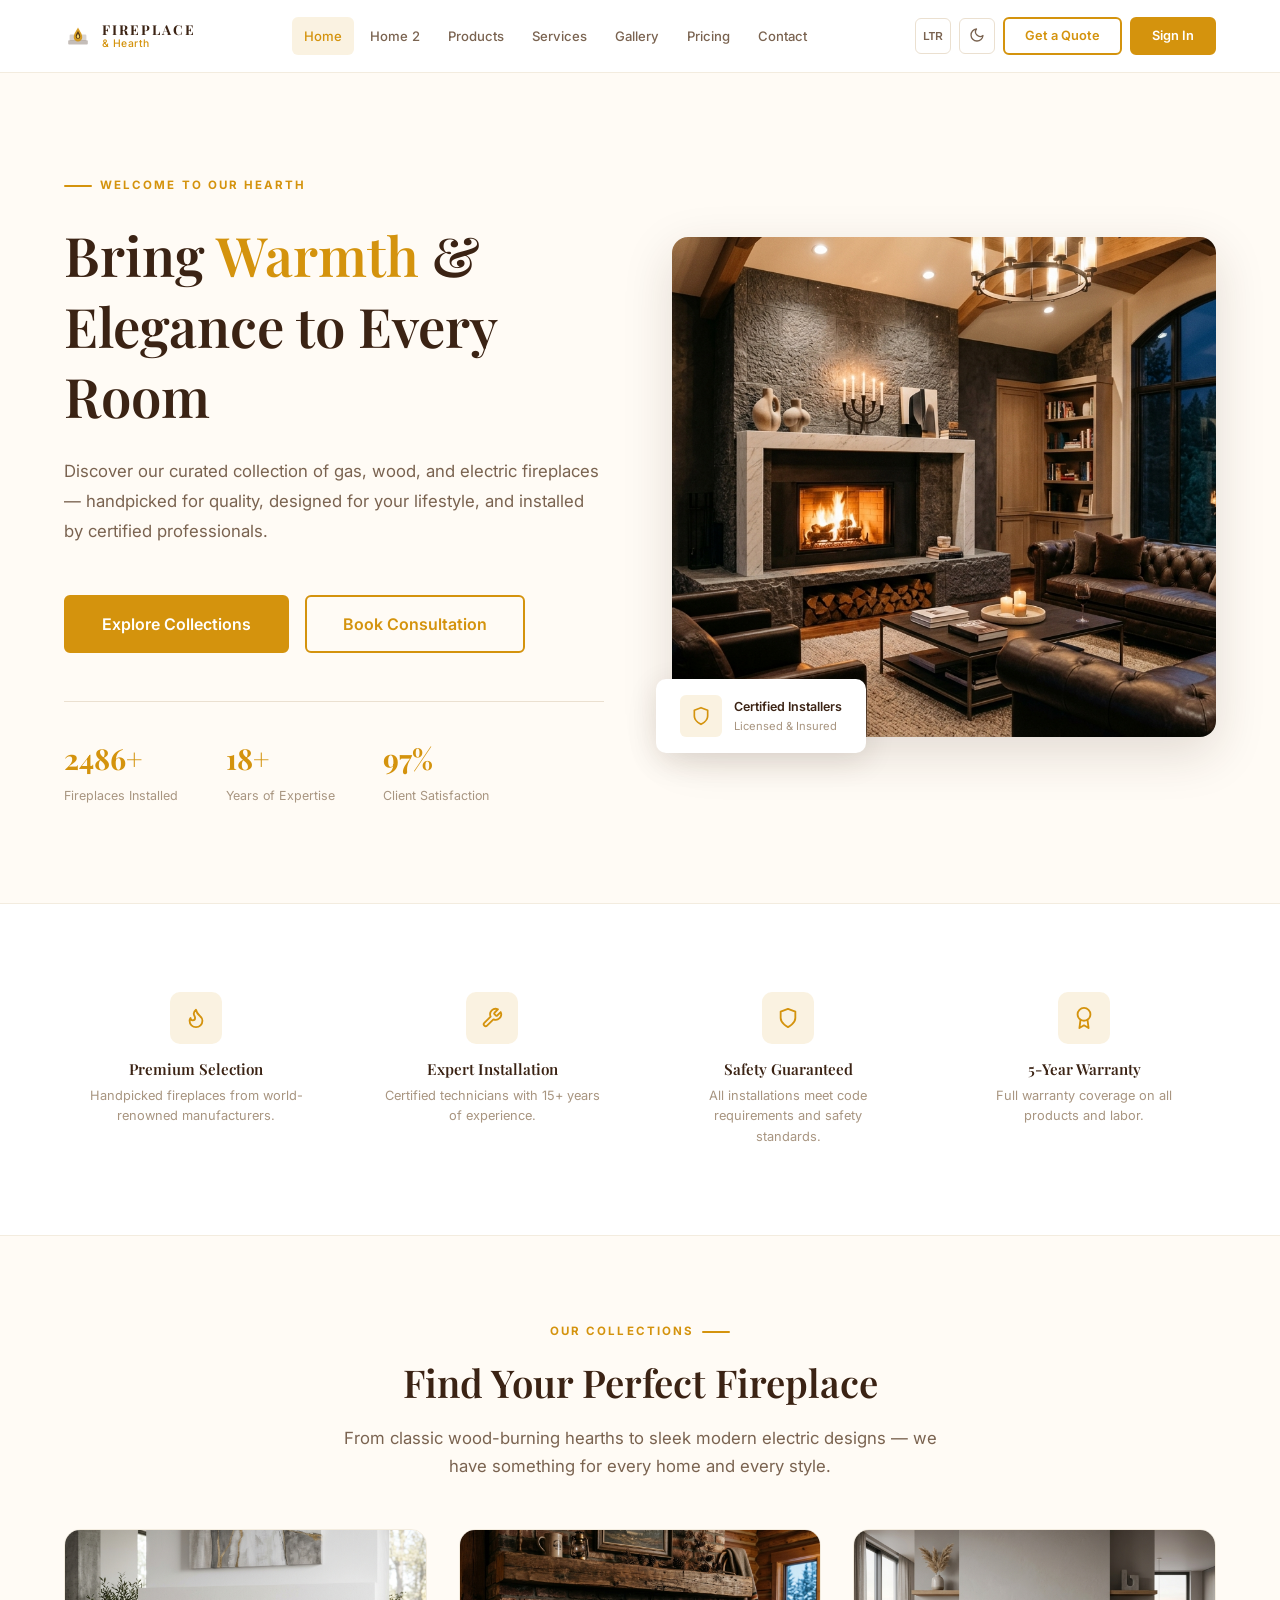
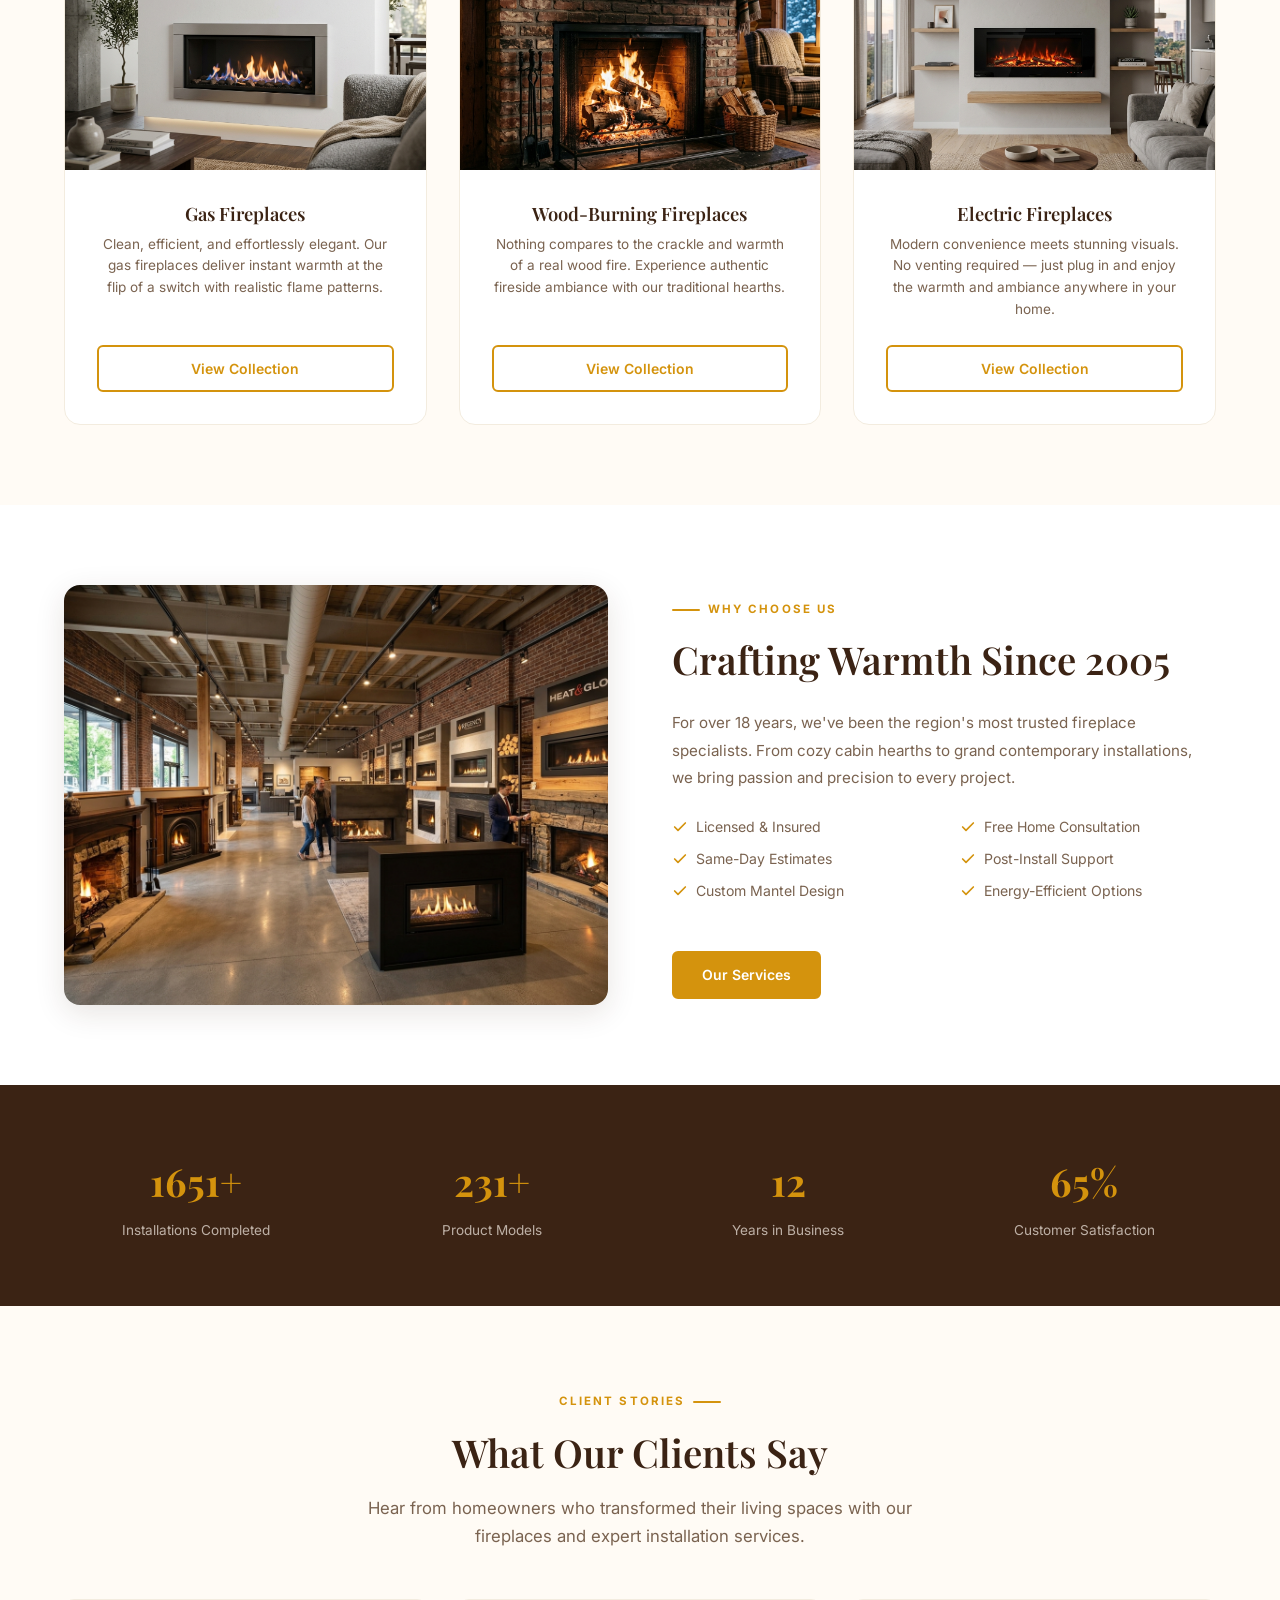
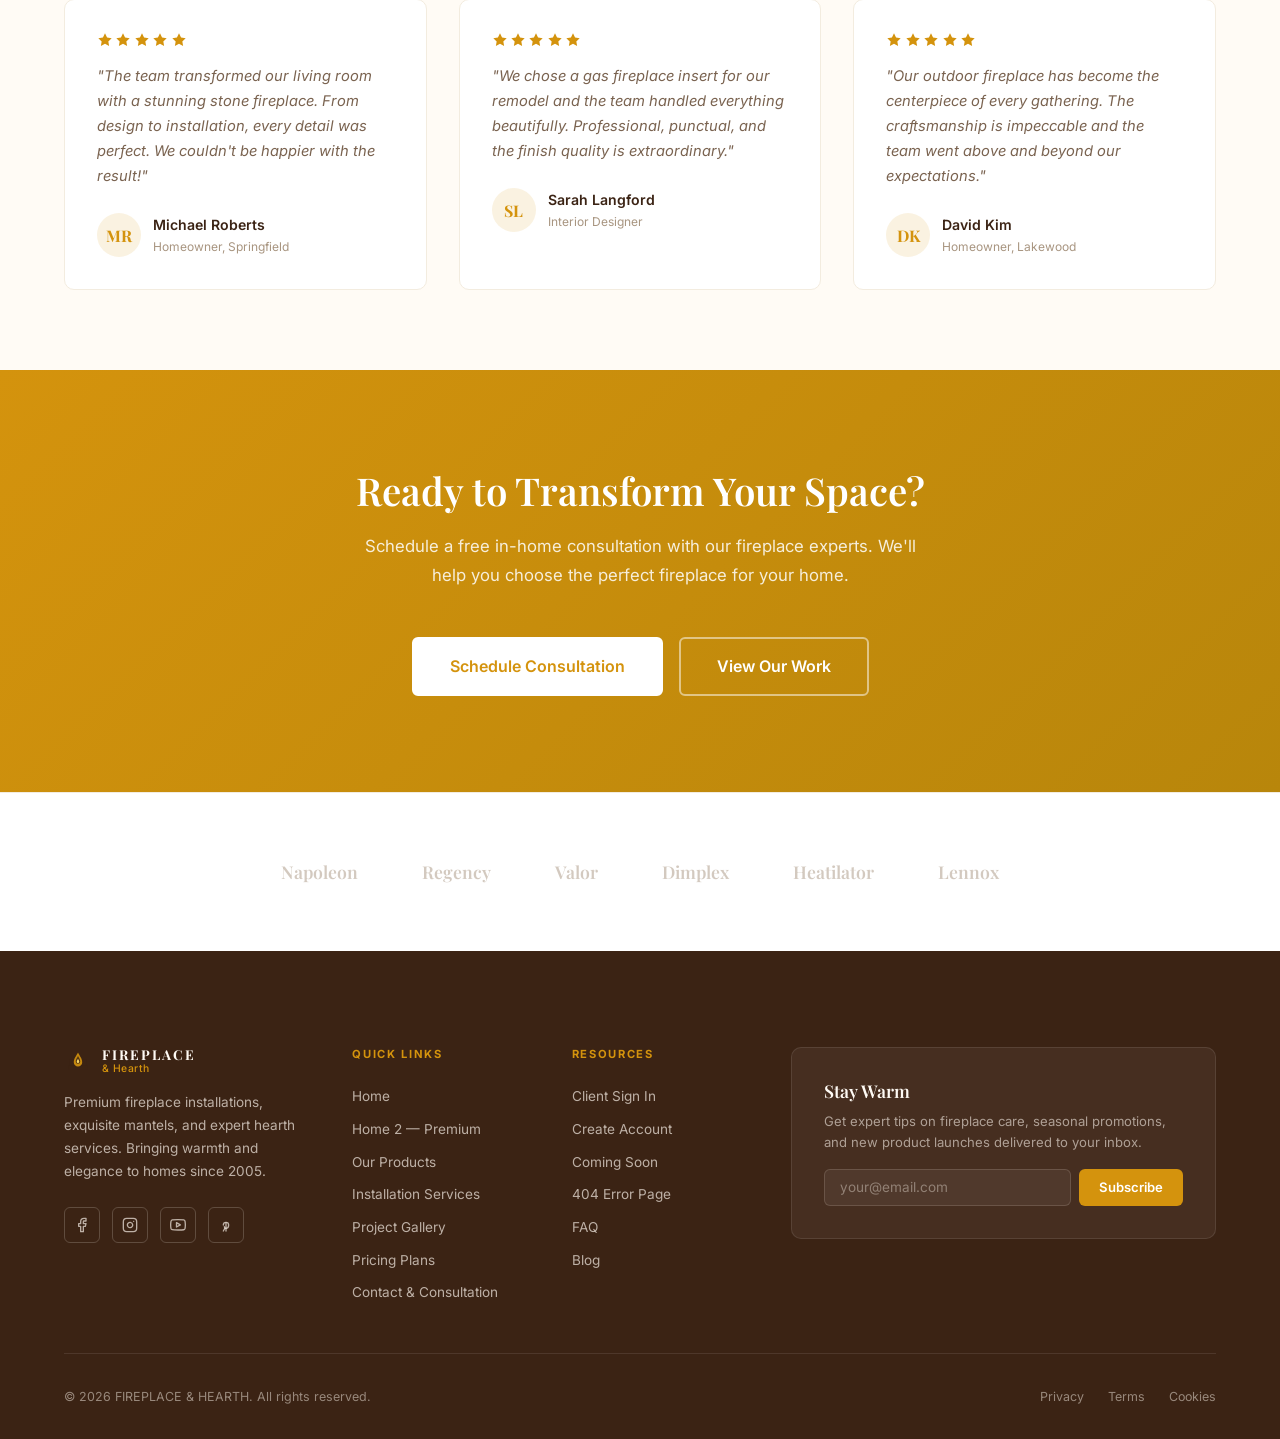
==== index.html @ d1f776c8 "first commit" ====
<!DOCTYPE html>
<html lang="en" dir="ltr">
<head>
    <meta charset="UTF-8">
    <meta name="viewport" content="width=device-width, initial-scale=1.0">
    <meta name="description" content="Fireplace & Hearth Store — Premium fireplaces, mantels, and installation services. Gas, wood, and electric fireplaces to warm your home with elegance.">
    <title>Fireplace & Hearth — Premium Fireplaces & Mantels</title>
    <link rel="icon" href="favicon.svg" type="image/svg+xml">
    <link rel="stylesheet" href="style.css">
    <link rel="stylesheet" href="https://cdnjs.cloudflare.com/ajax/libs/font-awesome/6.5.0/css/all.min.css">
    <script src="components.js" defer></script>
</head>
<body>
    <div id="main-nav"></div>

    <!-- ═══ Hero Split ═══ -->
    <section class="hero-split">
        <div class="container">
            <div class="hero-split-inner scroll-reveal">
                <div class="hero-content">
                    <span class="section-label">Welcome to Our Hearth</span>
                    <h1>Bring <span>Warmth</span> & Elegance to Every Room</h1>
                    <p>Discover our curated collection of gas, wood, and electric fireplaces — handpicked for quality, designed for your lifestyle, and installed by certified professionals.</p>
                    <div class="hero-btns">
                        <a href="products.html" class="btn btn-primary btn-lg">Explore Collections</a>
                        <a href="contact.html" class="btn btn-secondary btn-lg">Book Consultation</a>
                    </div>
                    <div class="hero-stats">
                        <div>
                            <div class="hero-stat-num counter-num" data-target="2500" data-suffix="+">0</div>
                            <div class="hero-stat-label">Fireplaces Installed</div>
                        </div>
                        <div>
                            <div class="hero-stat-num counter-num" data-target="18" data-suffix="+">0</div>
                            <div class="hero-stat-label">Years of Expertise</div>
                        </div>
                        <div>
                            <div class="hero-stat-num counter-num" data-target="98" data-suffix="%">0</div>
                            <div class="hero-stat-label">Client Satisfaction</div>
                        </div>
                    </div>
                </div>
                <div class="hero-visual">
                    <img src="assets/images/hero-fireplace.jpg" alt="Luxury fireplace in modern living room" class="hero-img-main">
                    <div class="hero-badge">
                        <div class="hero-badge-icon">
                            <svg xmlns="http://www.w3.org/2000/svg" width="20" height="20" viewBox="0 0 24 24" fill="none" stroke="currentColor" stroke-width="2" stroke-linecap="round" stroke-linejoin="round"><path d="M12 22s8-4 8-10V5l-8-3-8 3v7c0 6 8 10 8 10z"/></svg>
                        </div>
                        <div>
                            <div class="hero-badge-text">Certified Installers</div>
                            <div class="hero-badge-sub">Licensed & Insured</div>
                        </div>
                    </div>
                </div>
            </div>
        </div>
    </section>

    <!-- ═══ Features Strip ═══ -->
    <section class="features-strip">
        <div class="container">
            <div class="features-strip-grid scroll-reveal">
                <div class="feature-strip-item">
                    <div class="feature-strip-icon">
                        <svg xmlns="http://www.w3.org/2000/svg" width="22" height="22" viewBox="0 0 24 24" fill="none" stroke="currentColor" stroke-width="2" stroke-linecap="round" stroke-linejoin="round"><path d="M8.5 14.5A2.5 2.5 0 0 0 11 12c0-1.38-.5-2-1-3-1.072-2.143-.224-4.054 2-6 .5 2.5 2 4.9 4 6.5 2 1.6 3 3.5 3 5.5a7 7 0 1 1-14 0c0-1.153.433-2.294 1-3a2.5 2.5 0 0 0 2.5 2.5z"/></svg>
                    </div>
                    <h4 class="feature-strip-title">Premium Selection</h4>
                    <p class="feature-strip-desc">Handpicked fireplaces from world-renowned manufacturers.</p>
                </div>
                <div class="feature-strip-item">
                    <div class="feature-strip-icon">
                        <svg xmlns="http://www.w3.org/2000/svg" width="22" height="22" viewBox="0 0 24 24" fill="none" stroke="currentColor" stroke-width="2" stroke-linecap="round" stroke-linejoin="round"><path d="M14.7 6.3a1 1 0 0 0 0 1.4l1.6 1.6a1 1 0 0 0 1.4 0l3.77-3.77a6 6 0 0 1-7.94 7.94l-6.91 6.91a2.12 2.12 0 0 1-3-3l6.91-6.91a6 6 0 0 1 7.94-7.94l-3.76 3.76z"/></svg>
                    </div>
                    <h4 class="feature-strip-title">Expert Installation</h4>
                    <p class="feature-strip-desc">Certified technicians with 15+ years of experience.</p>
                </div>
                <div class="feature-strip-item">
                    <div class="feature-strip-icon">
                        <svg xmlns="http://www.w3.org/2000/svg" width="22" height="22" viewBox="0 0 24 24" fill="none" stroke="currentColor" stroke-width="2" stroke-linecap="round" stroke-linejoin="round"><path d="M12 22s8-4 8-10V5l-8-3-8 3v7c0 6 8 10 8 10z"/></svg>
                    </div>
                    <h4 class="feature-strip-title">Safety Guaranteed</h4>
                    <p class="feature-strip-desc">All installations meet code requirements and safety standards.</p>
                </div>
                <div class="feature-strip-item">
                    <div class="feature-strip-icon">
                        <svg xmlns="http://www.w3.org/2000/svg" width="22" height="22" viewBox="0 0 24 24" fill="none" stroke="currentColor" stroke-width="2" stroke-linecap="round" stroke-linejoin="round"><circle cx="12" cy="8" r="7"/><polyline points="8.21 13.89 7 23 12 20 17 23 15.79 13.88"/></svg>
                    </div>
                    <h4 class="feature-strip-title">5-Year Warranty</h4>
                    <p class="feature-strip-desc">Full warranty coverage on all products and labor.</p>
                </div>
            </div>
        </div>
    </section>

    <!-- ═══ Collections ═══ -->
    <section class="collections-section">
        <div class="container">
            <div class="text-center scroll-reveal">
                <span class="section-label">Our Collections</span>
                <h2 class="section-title">Find Your Perfect Fireplace</h2>
                <p class="section-subtitle">From classic wood-burning hearths to sleek modern electric designs — we have something for every home and every style.</p>
            </div>
            <div class="collections-grid">
                <div class="collection-card scroll-reveal">
                    <img src="assets/images/gas-fireplace.jpg" alt="Gas fireplace collection" class="collection-card-img">
                    <div class="collection-card-body">
                        <h3 class="collection-card-title">Gas Fireplaces</h3>
                        <p class="collection-card-desc">Clean, efficient, and effortlessly elegant. Our gas fireplaces deliver instant warmth at the flip of a switch with realistic flame patterns.</p>
                        <a href="products.html#gas" class="btn btn-secondary">View Collection</a>
                    </div>
                </div>
                <div class="collection-card scroll-reveal">
                    <img src="assets/images/wood-fireplace.jpg" alt="Wood fireplace collection" class="collection-card-img">
                    <div class="collection-card-body">
                        <h3 class="collection-card-title">Wood-Burning Fireplaces</h3>
                        <p class="collection-card-desc">Nothing compares to the crackle and warmth of a real wood fire. Experience authentic fireside ambiance with our traditional hearths.</p>
                        <a href="products.html#wood" class="btn btn-secondary">View Collection</a>
                    </div>
                </div>
                <div class="collection-card scroll-reveal">
                    <img src="assets/images/electric-fireplace.jpg" alt="Electric fireplace collection" class="collection-card-img">
                    <div class="collection-card-body">
                        <h3 class="collection-card-title">Electric Fireplaces</h3>
                        <p class="collection-card-desc">Modern convenience meets stunning visuals. No venting required — just plug in and enjoy the warmth and ambiance anywhere in your home.</p>
                        <a href="products.html#electric" class="btn btn-secondary">View Collection</a>
                    </div>
                </div>
            </div>
        </div>
    </section>

    <!-- ═══ About Preview ═══ -->
    <section class="about-preview">
        <div class="container">
            <div class="about-preview-inner scroll-reveal">
                <img src="assets/images/fireplace-showroom.jpg" alt="Our fireplace showroom" class="about-preview-img">
                <div class="about-preview-content">
                    <span class="section-label">Why Choose Us</span>
                    <h2 class="section-title">Crafting Warmth Since 2005</h2>
                    <p>For over 18 years, we've been the region's most trusted fireplace specialists. From cozy cabin hearths to grand contemporary installations, we bring passion and precision to every project.</p>
                    <ul class="about-checklist">
                        <li><svg xmlns="http://www.w3.org/2000/svg" width="16" height="16" viewBox="0 0 24 24" fill="none" stroke="currentColor" stroke-width="2.5" stroke-linecap="round" stroke-linejoin="round"><polyline points="20 6 9 17 4 12"/></svg>Licensed & Insured</li>
                        <li><svg xmlns="http://www.w3.org/2000/svg" width="16" height="16" viewBox="0 0 24 24" fill="none" stroke="currentColor" stroke-width="2.5" stroke-linecap="round" stroke-linejoin="round"><polyline points="20 6 9 17 4 12"/></svg>Free Home Consultation</li>
                        <li><svg xmlns="http://www.w3.org/2000/svg" width="16" height="16" viewBox="0 0 24 24" fill="none" stroke="currentColor" stroke-width="2.5" stroke-linecap="round" stroke-linejoin="round"><polyline points="20 6 9 17 4 12"/></svg>Same-Day Estimates</li>
                        <li><svg xmlns="http://www.w3.org/2000/svg" width="16" height="16" viewBox="0 0 24 24" fill="none" stroke="currentColor" stroke-width="2.5" stroke-linecap="round" stroke-linejoin="round"><polyline points="20 6 9 17 4 12"/></svg>Post-Install Support</li>
                        <li><svg xmlns="http://www.w3.org/2000/svg" width="16" height="16" viewBox="0 0 24 24" fill="none" stroke="currentColor" stroke-width="2.5" stroke-linecap="round" stroke-linejoin="round"><polyline points="20 6 9 17 4 12"/></svg>Custom Mantel Design</li>
                        <li><svg xmlns="http://www.w3.org/2000/svg" width="16" height="16" viewBox="0 0 24 24" fill="none" stroke="currentColor" stroke-width="2.5" stroke-linecap="round" stroke-linejoin="round"><polyline points="20 6 9 17 4 12"/></svg>Energy-Efficient Options</li>
                    </ul>
                    <a href="services.html" class="btn btn-primary">Our Services</a>
                </div>
            </div>
        </div>
    </section>

    <!-- ═══ Stats Section ═══ -->
    <section class="stats-section">
        <div class="container">
            <div class="stats-grid scroll-reveal">
                <div class="stat-item">
                    <div class="counter-num" data-target="2500" data-suffix="+">0</div>
                    <p>Installations Completed</p>
                </div>
                <div class="stat-item">
                    <div class="counter-num" data-target="350" data-suffix="+">0</div>
                    <p>Product Models</p>
                </div>
                <div class="stat-item">
                    <div class="counter-num" data-target="18" data-suffix="">0</div>
                    <p>Years in Business</p>
                </div>
                <div class="stat-item">
                    <div class="counter-num" data-target="98" data-suffix="%">0</div>
                    <p>Customer Satisfaction</p>
                </div>
            </div>
        </div>
    </section>

    <!-- ═══ Testimonials ═══ -->
    <section class="testimonials-section">
        <div class="container">
            <div class="text-center scroll-reveal">
                <span class="section-label">Client Stories</span>
                <h2 class="section-title">What Our Clients Say</h2>
                <p class="section-subtitle">Hear from homeowners who transformed their living spaces with our fireplaces and expert installation services.</p>
            </div>
            <div class="testimonials-grid">
                <div class="testimonial-card scroll-reveal">
                    <div class="testimonial-stars">
                        <svg xmlns="http://www.w3.org/2000/svg" width="16" height="16" viewBox="0 0 24 24" fill="currentColor"><polygon points="12 2 15.09 8.26 22 9.27 17 14.14 18.18 21.02 12 17.77 5.82 21.02 7 14.14 2 9.27 8.91 8.26 12 2"/></svg>
                        <svg xmlns="http://www.w3.org/2000/svg" width="16" height="16" viewBox="0 0 24 24" fill="currentColor"><polygon points="12 2 15.09 8.26 22 9.27 17 14.14 18.18 21.02 12 17.77 5.82 21.02 7 14.14 2 9.27 8.91 8.26 12 2"/></svg>
                        <svg xmlns="http://www.w3.org/2000/svg" width="16" height="16" viewBox="0 0 24 24" fill="currentColor"><polygon points="12 2 15.09 8.26 22 9.27 17 14.14 18.18 21.02 12 17.77 5.82 21.02 7 14.14 2 9.27 8.91 8.26 12 2"/></svg>
                        <svg xmlns="http://www.w3.org/2000/svg" width="16" height="16" viewBox="0 0 24 24" fill="currentColor"><polygon points="12 2 15.09 8.26 22 9.27 17 14.14 18.18 21.02 12 17.77 5.82 21.02 7 14.14 2 9.27 8.91 8.26 12 2"/></svg>
                        <svg xmlns="http://www.w3.org/2000/svg" width="16" height="16" viewBox="0 0 24 24" fill="currentColor"><polygon points="12 2 15.09 8.26 22 9.27 17 14.14 18.18 21.02 12 17.77 5.82 21.02 7 14.14 2 9.27 8.91 8.26 12 2"/></svg>
                    </div>
                    <p class="testimonial-text">"The team transformed our living room with a stunning stone fireplace. From design to installation, every detail was perfect. We couldn't be happier with the result!"</p>
                    <div class="testimonial-author">
                        <div class="testimonial-avatar">MR</div>
                        <div>
                            <div class="testimonial-name">Michael Roberts</div>
                            <div class="testimonial-role">Homeowner, Springfield</div>
                        </div>
                    </div>
                </div>
                <div class="testimonial-card scroll-reveal">
                    <div class="testimonial-stars">
                        <svg xmlns="http://www.w3.org/2000/svg" width="16" height="16" viewBox="0 0 24 24" fill="currentColor"><polygon points="12 2 15.09 8.26 22 9.27 17 14.14 18.18 21.02 12 17.77 5.82 21.02 7 14.14 2 9.27 8.91 8.26 12 2"/></svg>
                        <svg xmlns="http://www.w3.org/2000/svg" width="16" height="16" viewBox="0 0 24 24" fill="currentColor"><polygon points="12 2 15.09 8.26 22 9.27 17 14.14 18.18 21.02 12 17.77 5.82 21.02 7 14.14 2 9.27 8.91 8.26 12 2"/></svg>
                        <svg xmlns="http://www.w3.org/2000/svg" width="16" height="16" viewBox="0 0 24 24" fill="currentColor"><polygon points="12 2 15.09 8.26 22 9.27 17 14.14 18.18 21.02 12 17.77 5.82 21.02 7 14.14 2 9.27 8.91 8.26 12 2"/></svg>
                        <svg xmlns="http://www.w3.org/2000/svg" width="16" height="16" viewBox="0 0 24 24" fill="currentColor"><polygon points="12 2 15.09 8.26 22 9.27 17 14.14 18.18 21.02 12 17.77 5.82 21.02 7 14.14 2 9.27 8.91 8.26 12 2"/></svg>
                        <svg xmlns="http://www.w3.org/2000/svg" width="16" height="16" viewBox="0 0 24 24" fill="currentColor"><polygon points="12 2 15.09 8.26 22 9.27 17 14.14 18.18 21.02 12 17.77 5.82 21.02 7 14.14 2 9.27 8.91 8.26 12 2"/></svg>
                    </div>
                    <p class="testimonial-text">"We chose a gas fireplace insert for our remodel and the team handled everything beautifully. Professional, punctual, and the finish quality is extraordinary."</p>
                    <div class="testimonial-author">
                        <div class="testimonial-avatar">SL</div>
                        <div>
                            <div class="testimonial-name">Sarah Langford</div>
                            <div class="testimonial-role">Interior Designer</div>
                        </div>
                    </div>
                </div>
                <div class="testimonial-card scroll-reveal">
                    <div class="testimonial-stars">
                        <svg xmlns="http://www.w3.org/2000/svg" width="16" height="16" viewBox="0 0 24 24" fill="currentColor"><polygon points="12 2 15.09 8.26 22 9.27 17 14.14 18.18 21.02 12 17.77 5.82 21.02 7 14.14 2 9.27 8.91 8.26 12 2"/></svg>
                        <svg xmlns="http://www.w3.org/2000/svg" width="16" height="16" viewBox="0 0 24 24" fill="currentColor"><polygon points="12 2 15.09 8.26 22 9.27 17 14.14 18.18 21.02 12 17.77 5.82 21.02 7 14.14 2 9.27 8.91 8.26 12 2"/></svg>
                        <svg xmlns="http://www.w3.org/2000/svg" width="16" height="16" viewBox="0 0 24 24" fill="currentColor"><polygon points="12 2 15.09 8.26 22 9.27 17 14.14 18.18 21.02 12 17.77 5.82 21.02 7 14.14 2 9.27 8.91 8.26 12 2"/></svg>
                        <svg xmlns="http://www.w3.org/2000/svg" width="16" height="16" viewBox="0 0 24 24" fill="currentColor"><polygon points="12 2 15.09 8.26 22 9.27 17 14.14 18.18 21.02 12 17.77 5.82 21.02 7 14.14 2 9.27 8.91 8.26 12 2"/></svg>
                        <svg xmlns="http://www.w3.org/2000/svg" width="16" height="16" viewBox="0 0 24 24" fill="currentColor"><polygon points="12 2 15.09 8.26 22 9.27 17 14.14 18.18 21.02 12 17.77 5.82 21.02 7 14.14 2 9.27 8.91 8.26 12 2"/></svg>
                    </div>
                    <p class="testimonial-text">"Our outdoor fireplace has become the centerpiece of every gathering. The craftsmanship is impeccable and the team went above and beyond our expectations."</p>
                    <div class="testimonial-author">
                        <div class="testimonial-avatar">DK</div>
                        <div>
                            <div class="testimonial-name">David Kim</div>
                            <div class="testimonial-role">Homeowner, Lakewood</div>
                        </div>
                    </div>
                </div>
            </div>
        </div>
    </section>

    <!-- ═══ CTA Banner ═══ -->
    <section class="cta-banner">
        <div class="container scroll-reveal">
            <h2>Ready to Transform Your Space?</h2>
            <p>Schedule a free in-home consultation with our fireplace experts. We'll help you choose the perfect fireplace for your home.</p>
            <div class="hero-btns" style="justify-content:center;">
                <a href="contact.html" class="btn btn-primary btn-lg">Schedule Consultation</a>
                <a href="gallery.html" class="btn btn-secondary btn-lg">View Our Work</a>
            </div>
        </div>
    </section>

    <!-- ═══ Trust Bar ═══ -->
    <section class="trust-bar">
        <div class="container scroll-reveal">
            <div class="trust-logos">
                <span class="trust-logo-item">Napoleon</span>
                <span class="trust-logo-item">Regency</span>
                <span class="trust-logo-item">Valor</span>
                <span class="trust-logo-item">Dimplex</span>
                <span class="trust-logo-item">Heatilator</span>
                <span class="trust-logo-item">Lennox</span>
            </div>
        </div>
    </section>

    <div id="main-footer"></div>
</body>
</html>
---- style.css ----
/* ===== FIREPLACE & HEARTH STORE — DESIGN SYSTEM ===== */

/* ─── Google Fonts ──────────────────────────────────── */
@import url('https://fonts.googleapis.com/css2?family=Playfair+Display:wght@400;500;600;700&family=Inter:wght@300;400;500;600;700&display=swap');

/* ─── CSS Custom Properties ─────────────────────────── */
:root {
    /* Brand Palette — Warm Golden Sunset */
    --clr-primary: #D4930D;
    --clr-primary-hover: #B8860B;
    --clr-primary-light: rgba(212,147,13,0.12);
    --clr-secondary: #3B2314;
    --clr-secondary-hover: #2A1810;
    --clr-secondary-light: rgba(59,35,20,0.08);

    /* Neutrals */
    --clr-bg: #FFFBF5;
    --clr-surface: #FFFFFF;
    --clr-surface-alt: #FDF3E7;
    --clr-border: #EBE0D0;
    --clr-border-light: #F3ECDF;
    --clr-text: #3B2314;
    --clr-text-secondary: #7A6350;
    --clr-text-muted: #A89580;
    --clr-light: #FFFBF5;
    --clr-overlay: rgba(59,35,20,0.6);

    /* Indicators */
    --clr-success: #2D8A4E;
    --clr-warning: #E6A817;
    --clr-error: #C0392B;
    --clr-info: #2980B9;

    /* Typography */
    --ff-heading: 'Playfair Display', serif;
    --ff-body: 'Inter', sans-serif;
    --fw-heading: 600;
    --fw-body: 400;
    --fw-body-medium: 500;

    /* Spacing */
    --space-xs: 0.25rem;
    --space-sm: 0.5rem;
    --space-md: 1rem;
    --space-lg: 1.5rem;
    --space-xl: 2rem;
    --space-2xl: 3rem;
    --space-3xl: 4rem;
    --space-4xl: 6rem;
    --space-section: 5rem;

    /* Border Radius */
    --radius-sm: 6px;
    --radius-md: 10px;
    --radius-lg: 16px;
    --radius-xl: 24px;
    --radius-full: 50%;

    /* Shadows */
    --shadow-sm: 0 1px 3px rgba(59,35,20,0.06);
    --shadow-md: 0 4px 12px rgba(59,35,20,0.08);
    --shadow-lg: 0 8px 30px rgba(59,35,20,0.12);
    --shadow-xl: 0 16px 50px rgba(59,35,20,0.15);

    /* Transitions */
    --transition-fast: 0.2s ease;
    --transition-base: 0.3s ease;
    --transition-slow: 0.5s ease;

    /* Layout */
    --max-width: 1200px;
    --nav-height: 72px;
}

/* ─── Dark Mode ─────────────────────────────────────── */
.dark {
    --clr-bg: #1C1510;
    --clr-surface: #261E18;
    --clr-surface-alt: #322720;
    --clr-border: #453828;
    --clr-border-light: #3A2F24;
    --clr-text: #F8F0E5;
    --clr-text-secondary: #C4B5A4;
    --clr-text-muted: #917F6E;
    --clr-light: #F8F0E5;
    --clr-overlay: rgba(0,0,0,0.7);
    --shadow-sm: 0 1px 3px rgba(0,0,0,0.2);
    --shadow-md: 0 4px 12px rgba(0,0,0,0.25);
    --shadow-lg: 0 8px 30px rgba(0,0,0,0.35);
    --shadow-xl: 0 16px 50px rgba(0,0,0,0.4);
}

/* ─── Reset & Base ──────────────────────────────────── */
*, *::before, *::after {
    margin: 0;
    padding: 0;
    box-sizing: border-box;
}

html {
    scroll-behavior: smooth;
    -webkit-text-size-adjust: 100%;
}

body {
    font-family: var(--ff-body);
    font-weight: var(--fw-body);
    color: var(--clr-text);
    background: var(--clr-bg);
    line-height: 1.7;
    -webkit-font-smoothing: antialiased;
    overflow-x: hidden;
}

img {
    max-width: 100%;
    height: auto;
    display: block;
}

a {
    color: inherit;
    text-decoration: none;
    transition: color var(--transition-fast);
}

h1, h2, h3, h4, h5, h6 {
    font-family: var(--ff-heading);
    font-weight: var(--fw-heading);
    line-height: 1.3;
    color: var(--clr-text);
}

h1 { font-size: clamp(2rem, 5vw, 3.2rem); }
h2 { font-size: clamp(1.6rem, 4vw, 2.4rem); }
h3 { font-size: clamp(1.2rem, 3vw, 1.6rem); }
h4 { font-size: 1.1rem; }

p {
    font-weight: var(--fw-body);
    color: var(--clr-text-secondary);
    line-height: 1.7;
}

.container {
    max-width: var(--max-width);
    margin: 0 auto;
    padding: 0 var(--space-lg);
}

/* ─── Buttons ───────────────────────────────────────── */
.btn {
    display: inline-flex;
    align-items: center;
    justify-content: center;
    gap: 0.5rem;
    font-family: var(--ff-body);
    font-weight: 600;
    font-size: 0.875rem;
    padding: 0.75rem 1.75rem;
    border-radius: var(--radius-sm);
    border: 2px solid transparent;
    cursor: pointer;
    transition: all var(--transition-base);
    text-decoration: none;
    white-space: nowrap;
    line-height: 1.4;
}

.btn-primary {
    background: var(--clr-primary);
    color: #fff;
    border-color: var(--clr-primary);
}
.btn-primary:hover {
    background: var(--clr-primary-hover);
    border-color: var(--clr-primary-hover);
    transform: translateY(-1px);
    box-shadow: var(--shadow-md);
}

.btn-secondary {
    background: transparent;
    color: var(--clr-primary);
    border-color: var(--clr-primary);
}
.btn-secondary:hover {
    background: var(--clr-primary);
    color: #fff;
    transform: translateY(-1px);
    box-shadow: var(--shadow-md);
}

.btn-sm {
    padding: 0.5rem 1.25rem;
    font-size: 0.8rem;
}

.btn-lg {
    padding: 1rem 2.25rem;
    font-size: 1rem;
}

.w-full { width: 100%; }

/* ─── Navbar ────────────────────────────────────────── */
.navbar {
    position: fixed;
    top: 0;
    left: 0;
    right: 0;
    z-index: 1000;
    background: var(--clr-surface);
    border-bottom: 1px solid var(--clr-border-light);
    transition: all var(--transition-base);
}

.navbar.scrolled {
    box-shadow: var(--shadow-md);
    background: var(--clr-surface);
}

.nav-inner {
    max-width: var(--max-width);
    margin: 0 auto;
    padding: 0 var(--space-lg);
    display: flex;
    align-items: center;
    justify-content: space-between;
    height: var(--nav-height);
}

.nav-logo {
    display: flex;
    align-items: center;
    gap: 0.6rem;
    text-decoration: none;
    flex-shrink: 0;
}

.nav-logo-icon {
    display: flex;
    align-items: center;
    color: var(--clr-text);
}

.nav-logo-text {
    display: flex;
    flex-direction: column;
    line-height: 1.15;
}

.brand-top {
    font-family: var(--ff-heading);
    font-size: 0.85rem;
    font-weight: 700;
    letter-spacing: 0.15em;
    color: var(--clr-text);
}

.brand-bottom {
    font-family: var(--ff-body);
    font-size: 0.65rem;
    font-weight: 500;
    color: var(--clr-primary);
    letter-spacing: 0.05em;
}

.nav-links {
    display: flex;
    align-items: center;
    gap: 0.25rem;
}

.nav-link {
    padding: 0.5rem 0.75rem;
    font-size: 0.82rem;
    font-weight: 500;
    color: var(--clr-text-secondary);
    border-radius: var(--radius-sm);
    transition: all var(--transition-fast);
}

.nav-link:hover,
.nav-link.active {
    color: var(--clr-primary);
    background: var(--clr-primary-light);
}

.nav-actions {
    display: flex;
    align-items: center;
    gap: 0.5rem;
}

.nav-icon-btn {
    width: 36px;
    height: 36px;
    display: inline-flex;
    align-items: center;
    justify-content: center;
    border: 1px solid var(--clr-border);
    border-radius: var(--radius-sm);
    background: transparent;
    color: var(--clr-text-secondary);
    cursor: pointer;
    transition: all var(--transition-fast);
}

.nav-icon-btn:hover {
    border-color: var(--clr-primary);
    color: var(--clr-primary);
}

.mobile-menu-btn {
    display: none;
    width: 36px;
    height: 36px;
    align-items: center;
    justify-content: center;
    border: 1px solid var(--clr-border);
    border-radius: var(--radius-sm);
    background: transparent;
    color: var(--clr-text);
    cursor: pointer;
}

.navbar-spacer { height: var(--nav-height); }

/* Mobile Menu */
.mobile-backdrop {
    display: none;
    position: fixed;
    inset: 0;
    background: var(--clr-overlay);
    z-index: 998;
    opacity: 0;
    transition: opacity var(--transition-base);
}
.mobile-backdrop.open {
    display: block;
    opacity: 1;
}

.mobile-menu {
    display: none;
    position: fixed;
    top: var(--nav-height);
    right: 0;
    width: 280px;
    max-height: calc(100vh - var(--nav-height));
    overflow-y: auto;
    background: var(--clr-surface);
    border-left: 1px solid var(--clr-border);
    box-shadow: var(--shadow-xl);
    z-index: 999;
    padding: var(--space-lg);
    flex-direction: column;
    gap: 0.25rem;
    transform: translateX(100%);
    transition: transform var(--transition-base);
}
[dir="rtl"] .mobile-menu {
    right: auto;
    left: 0;
    border-left: none;
    border-right: 1px solid var(--clr-border);
    transform: translateX(-100%);
}
.mobile-menu.open {
    display: flex;
    transform: translateX(0);
}

.mob-link {
    display: block;
    padding: 0.75rem 1rem;
    font-size: 0.9rem;
    font-weight: 500;
    color: var(--clr-text-secondary);
    border-radius: var(--radius-sm);
    transition: all var(--transition-fast);
}
.mob-link:hover, .mob-link.active {
    background: var(--clr-primary-light);
    color: var(--clr-primary);
}

.mob-actions {
    display: flex;
    flex-direction: column;
    gap: 0.5rem;
    margin-top: var(--space-md);
    padding-top: var(--space-md);
    border-top: 1px solid var(--clr-border);
}

.mob-toggles {
    display: flex;
    gap: 0.5rem;
    margin-top: var(--space-md);
    padding-top: var(--space-md);
    border-top: 1px solid var(--clr-border);
}

/* ─── Footer ────────────────────────────────────────── */
.footer {
    background: var(--clr-secondary);
    color: var(--clr-light);
    padding: var(--space-4xl) 0 0;
}

.footer-grid {
    display: grid;
    grid-template-columns: 1.4fr 1fr 1fr 1.2fr;
    gap: var(--space-2xl);
}

.footer-brand-text {
    color: rgba(245,237,228,0.7);
    font-size: 0.85rem;
    margin-bottom: var(--space-lg);
    line-height: 1.7;
}

.footer-social {
    display: flex;
    gap: 0.75rem;
}

.footer-social-link {
    width: 36px;
    height: 36px;
    display: inline-flex;
    align-items: center;
    justify-content: center;
    border: 1px solid rgba(245,237,228,0.2);
    border-radius: var(--radius-sm);
    color: rgba(245,237,228,0.7);
    transition: all var(--transition-fast);
}
.footer-social-link:hover {
    border-color: var(--clr-primary);
    color: var(--clr-primary);
    background: rgba(196,93,44,0.1);
}

.footer-col-title {
    font-family: var(--ff-body);
    font-size: 0.7rem;
    font-weight: 700;
    letter-spacing: 0.15em;
    color: var(--clr-primary);
    margin-bottom: var(--space-lg);
}

.footer-links {
    display: flex;
    flex-direction: column;
    gap: 0.6rem;
}

.footer-links a {
    font-size: 0.85rem;
    color: rgba(245,237,228,0.7);
    transition: color var(--transition-fast);
}
.footer-links a:hover {
    color: var(--clr-primary);
}

.footer-newsletter-card {
    background: rgba(245,237,228,0.06);
    border: 1px solid rgba(245,237,228,0.1);
    border-radius: var(--radius-md);
    padding: var(--space-xl);
}

.footer-newsletter-title {
    font-family: var(--ff-heading);
    font-size: 1.1rem;
    color: var(--clr-light);
    margin-bottom: 0.5rem;
}

.footer-newsletter-desc {
    font-size: 0.82rem;
    color: rgba(245,237,228,0.6);
    margin-bottom: var(--space-md);
    line-height: 1.6;
}

.footer-newsletter-form {
    display: flex;
    gap: 0.5rem;
}

.footer-newsletter-input {
    flex: 1;
    padding: 0.6rem 0.9rem;
    border: 1px solid rgba(245,237,228,0.15);
    border-radius: var(--radius-sm);
    background: rgba(245,237,228,0.06);
    color: var(--clr-light);
    font-size: 0.85rem;
    font-family: var(--ff-body);
    outline: none;
    transition: border-color var(--transition-fast);
}
.footer-newsletter-input::placeholder { color: rgba(245,237,228,0.4); }
.footer-newsletter-input:focus { border-color: var(--clr-primary); }

.footer-newsletter-btn {
    padding: 0.6rem 1.25rem;
    background: var(--clr-primary);
    color: #fff;
    border: none;
    border-radius: var(--radius-sm);
    font-family: var(--ff-body);
    font-weight: 600;
    font-size: 0.82rem;
    cursor: pointer;
    transition: background var(--transition-fast);
}
.footer-newsletter-btn:hover { background: var(--clr-primary-hover); }

.footer-bottom {
    display: flex;
    align-items: center;
    justify-content: space-between;
    padding: var(--space-xl) 0;
    margin-top: var(--space-2xl);
    border-top: 1px solid rgba(245,237,228,0.1);
}

.footer-copyright {
    font-size: 0.78rem;
    color: rgba(245,237,228,0.5);
}

.footer-bottom-links {
    display: flex;
    gap: var(--space-lg);
}

.footer-bottom-links a {
    font-size: 0.78rem;
    color: rgba(245,237,228,0.5);
    transition: color var(--transition-fast);
}
.footer-bottom-links a:hover { color: var(--clr-primary); }

/* ─── Scroll To Top ─────────────────────────────────── */
.scroll-top-btn {
    position: fixed;
    bottom: 2rem;
    right: 2rem;
    width: 44px;
    height: 44px;
    display: flex;
    align-items: center;
    justify-content: center;
    background: var(--clr-primary);
    color: #fff;
    border: none;
    border-radius: var(--radius-full);
    cursor: pointer;
    opacity: 0;
    visibility: hidden;
    transform: translateY(10px);
    transition: all var(--transition-base);
    z-index: 900;
    box-shadow: var(--shadow-md);
}
[dir="rtl"] .scroll-top-btn {
    right: auto;
    left: 2rem;
}
.scroll-top-btn.visible {
    opacity: 1;
    visibility: visible;
    transform: translateY(0);
}
.scroll-top-btn:hover {
    background: var(--clr-primary-hover);
    transform: translateY(-2px);
}

/* ─── Scroll Reveal ─────────────────────────────────── */
.scroll-reveal {
    opacity: 0;
    transform: translateY(30px);
    transition: opacity 0.7s ease, transform 0.7s ease;
}
.scroll-reveal.visible {
    opacity: 1;
    transform: translateY(0);
}

/* ─── Section Title ─────────────────────────────────── */
.section-label {
    display: inline-flex;
    align-items: center;
    gap: 0.5rem;
    font-family: var(--ff-body);
    font-size: 0.72rem;
    font-weight: 700;
    letter-spacing: 0.18em;
    text-transform: uppercase;
    color: var(--clr-primary);
    margin-bottom: var(--space-md);
}

.section-label::before {
    content: '';
    width: 28px;
    height: 2px;
    background: var(--clr-primary);
    border-radius: 2px;
}

.section-title {
    margin-bottom: var(--space-md);
}

.section-subtitle {
    font-size: 1.05rem;
    color: var(--clr-text-secondary);
    max-width: 600px;
    font-weight: var(--fw-body);
}

.text-center { text-align: center; }
.text-center .section-subtitle { margin: 0 auto; }
.text-center .section-label { justify-content: center; }
.text-center .section-label::before { display: none; }
.text-center .section-label::after {
    content: '';
    width: 28px;
    height: 2px;
    background: var(--clr-primary);
    border-radius: 2px;
}

/* ═══════════════════════════════════════════════════════
   HOME 1 — CLASSIC LAYOUT
   ═══════════════════════════════════════════════════════ */

/* ─── Hero Section (Split layout) ───────────────────── */
.hero-split {
    padding: var(--space-4xl) 0;
    background: var(--clr-bg);
    overflow: hidden;
}

.hero-split-inner {
    display: grid;
    grid-template-columns: 1fr 1fr;
    gap: var(--space-3xl);
    align-items: center;
}

.hero-content {
    max-width: 540px;
}

.hero-content .section-label { margin-bottom: var(--space-lg); }

.hero-content h1 {
    margin-bottom: var(--space-lg);
    font-size: clamp(2.2rem, 5vw, 3.4rem);
}

.hero-content h1 span { color: var(--clr-primary); }

.hero-content p {
    font-size: 1.05rem;
    margin-bottom: var(--space-2xl);
    line-height: 1.8;
}

.hero-btns {
    display: flex;
    gap: var(--space-md);
    flex-wrap: wrap;
}

.hero-stats {
    display: flex;
    gap: var(--space-2xl);
    margin-top: var(--space-2xl);
    padding-top: var(--space-xl);
    border-top: 1px solid var(--clr-border);
}

.hero-stat-num {
    font-family: var(--ff-heading);
    font-size: 1.8rem;
    font-weight: 700;
    color: var(--clr-primary);
}

.hero-stat-label {
    font-size: 0.78rem;
    color: var(--clr-text-muted);
    margin-top: 0.15rem;
}

.hero-visual {
    position: relative;
}

.hero-img-main {
    width: 100%;
    height: 500px;
    object-fit: cover;
    border-radius: var(--radius-lg);
    box-shadow: var(--shadow-xl);
}

.hero-badge {
    position: absolute;
    bottom: -16px;
    left: -16px;
    background: var(--clr-surface);
    border-radius: var(--radius-md);
    padding: var(--space-md) var(--space-lg);
    box-shadow: var(--shadow-lg);
    display: flex;
    align-items: center;
    gap: 0.75rem;
}
[dir="rtl"] .hero-badge {
    left: auto;
    right: -16px;
}

.hero-badge-icon {
    width: 42px;
    height: 42px;
    display: flex;
    align-items: center;
    justify-content: center;
    background: var(--clr-primary-light);
    color: var(--clr-primary);
    border-radius: var(--radius-sm);
}

.hero-badge-text {
    font-size: 0.78rem;
    font-weight: 600;
    color: var(--clr-text);
}

.hero-badge-sub {
    font-size: 0.7rem;
    color: var(--clr-text-muted);
    font-weight: 400;
}

/* ─── Features Strip ────────────────────────────────── */
.features-strip {
    padding: var(--space-3xl) 0;
    background: var(--clr-surface);
    border-top: 1px solid var(--clr-border-light);
    border-bottom: 1px solid var(--clr-border-light);
}

.features-strip-grid {
    display: grid;
    grid-template-columns: repeat(4, 1fr);
    gap: var(--space-xl);
}

.feature-strip-item {
    text-align: center;
    padding: var(--space-lg);
}

.feature-strip-icon {
    width: 52px;
    height: 52px;
    margin: 0 auto var(--space-md);
    display: flex;
    align-items: center;
    justify-content: center;
    background: var(--clr-primary-light);
    color: var(--clr-primary);
    border-radius: var(--radius-md);
}

.feature-strip-title {
    font-family: var(--ff-heading);
    font-size: 0.95rem;
    margin-bottom: 0.4rem;
}

.feature-strip-desc {
    font-size: 0.8rem;
    color: var(--clr-text-muted);
    line-height: 1.6;
}

/* ─── Collections Section ───────────────────────────── */
.collections-section {
    padding: var(--space-section) 0;
}

.collections-grid {
    display: grid;
    grid-template-columns: repeat(3, 1fr);
    gap: var(--space-xl);
    margin-top: var(--space-2xl);
}

.collection-card {
    border-radius: var(--radius-lg);
    overflow: hidden;
    background: var(--clr-surface);
    border: 1px solid var(--clr-border-light);
    transition: all var(--transition-base);
    display: flex;
    flex-direction: column;
}
.collection-card:hover {
    transform: translateY(-6px);
    box-shadow: var(--shadow-lg);
    border-color: var(--clr-primary);
}

.collection-card-img {
    width: 100%;
    height: 240px;
    object-fit: cover;
}

.collection-card-body {
    padding: var(--space-xl);
    flex: 1;
    display: flex;
    flex-direction: column;
    text-align: center;
}

.collection-card-title {
    font-family: var(--ff-heading);
    font-size: 1.15rem;
    margin-bottom: 0.5rem;
}

.collection-card-desc {
    font-size: 0.85rem;
    color: var(--clr-text-secondary);
    margin-bottom: var(--space-lg);
    flex: 1;
    line-height: 1.6;
}

/* ─── About Preview ─────────────────────────────────── */
.about-preview {
    padding: var(--space-section) 0;
    background: var(--clr-surface);
}

.about-preview-inner {
    display: grid;
    grid-template-columns: 1fr 1fr;
    gap: var(--space-3xl);
    align-items: center;
}

.about-preview-img {
    width: 100%;
    height: 420px;
    object-fit: cover;
    border-radius: var(--radius-lg);
    box-shadow: var(--shadow-lg);
}

.about-preview-content .section-label { margin-bottom: var(--space-md); }

.about-preview-content h2 { margin-bottom: var(--space-lg); }

.about-preview-content p {
    margin-bottom: var(--space-lg);
    font-size: 0.95rem;
    line-height: 1.8;
}

.about-checklist {
    list-style: none;
    display: grid;
    grid-template-columns: 1fr 1fr;
    gap: var(--space-sm) var(--space-xl);
    margin-bottom: var(--space-2xl);
}

.about-checklist li {
    display: flex;
    align-items: center;
    gap: 0.5rem;
    font-size: 0.88rem;
    color: var(--clr-text-secondary);
}

.about-checklist li svg {
    color: var(--clr-primary);
    flex-shrink: 0;
}

/* ─── Testimonials ──────────────────────────────────── */
.testimonials-section {
    padding: var(--space-section) 0;
}

.testimonials-grid {
    display: grid;
    grid-template-columns: repeat(3, 1fr);
    gap: var(--space-xl);
    margin-top: var(--space-2xl);
}

.testimonial-card {
    background: var(--clr-surface);
    border: 1px solid var(--clr-border-light);
    border-radius: var(--radius-md);
    padding: var(--space-xl);
    transition: all var(--transition-base);
}
.testimonial-card:hover {
    box-shadow: var(--shadow-md);
    border-color: var(--clr-primary);
}

.testimonial-stars {
    display: flex;
    gap: 0.15rem;
    color: var(--clr-primary);
    margin-bottom: var(--space-md);
}

.testimonial-text {
    font-size: 0.92rem;
    color: var(--clr-text-secondary);
    line-height: 1.7;
    margin-bottom: var(--space-lg);
    font-style: italic;
}

.testimonial-author {
    display: flex;
    align-items: center;
    gap: 0.75rem;
}

.testimonial-avatar {
    width: 44px;
    height: 44px;
    border-radius: var(--radius-full);
    background: var(--clr-primary-light);
    display: flex;
    align-items: center;
    justify-content: center;
    font-family: var(--ff-heading);
    font-weight: 700;
    color: var(--clr-primary);
    font-size: 1rem;
}

.testimonial-name {
    font-size: 0.88rem;
    font-weight: 600;
}

.testimonial-role {
    font-size: 0.75rem;
    color: var(--clr-text-muted);
}

/* ─── Stats Counter Section ─────────────────────────── */
.stats-section {
    padding: var(--space-3xl) 0;
    background: var(--clr-secondary);
    color: var(--clr-light);
}

.stats-grid {
    display: grid;
    grid-template-columns: repeat(4, 1fr);
    gap: var(--space-xl);
    text-align: center;
}

.stat-item .counter-num {
    font-family: var(--ff-heading);
    font-size: 2.4rem;
    font-weight: 700;
    color: var(--clr-primary);
}

.stat-item p {
    font-size: 0.85rem;
    color: rgba(245,237,228,0.7);
    margin-top: 0.3rem;
}

/* ─── CTA Banner ────────────────────────────────────── */
.cta-banner {
    padding: var(--space-4xl) 0;
    background: linear-gradient(135deg, var(--clr-primary) 0%, var(--clr-primary-hover) 100%);
    text-align: center;
    color: #fff;
}

.cta-banner h2 {
    color: #fff;
    margin-bottom: var(--space-md);
}

.cta-banner p {
    color: rgba(255,255,255,0.85);
    max-width: 560px;
    margin: 0 auto var(--space-2xl);
    font-size: 1.05rem;
}

.cta-banner .btn-primary {
    background: #fff;
    color: var(--clr-primary);
    border-color: #fff;
}
.cta-banner .btn-primary:hover {
    background: rgba(255,255,255,0.9);
    border-color: rgba(255,255,255,0.9);
}
.cta-banner .btn-secondary {
    border-color: rgba(255,255,255,0.5);
    color: #fff;
}
.cta-banner .btn-secondary:hover {
    background: rgba(255,255,255,0.15);
    border-color: #fff;
}

/* ─── Brands / Trust Bar ────────────────────────────── */
.trust-bar {
    padding: var(--space-3xl) 0;
    background: var(--clr-surface);
    border-top: 1px solid var(--clr-border-light);
}

.trust-logos {
    display: flex;
    align-items: center;
    justify-content: center;
    gap: var(--space-3xl);
    flex-wrap: wrap;
}

.trust-logo-item {
    font-family: var(--ff-heading);
    font-size: 1.1rem;
    font-weight: 600;
    color: var(--clr-text-muted);
    opacity: 0.5;
    transition: opacity var(--transition-fast);
    white-space: nowrap;
}
.trust-logo-item:hover { opacity: 0.8; }

/* ═══════════════════════════════════════════════════════
   HOME 2 — PREMIUM LAYOUT
   ═══════════════════════════════════════════════════════ */

/* ─── Hero Slider (Home 2) ──────────────────────────── */
.hero-slider-section {
    position: relative;
    height: 85vh;
    min-height: 550px;
    max-height: 750px;
    overflow: hidden;
}

.hero-slider-card {
    position: relative;
    width: 100%;
    height: 100%;
}

.hero-slide {
    position: absolute;
    inset: 0;
    opacity: 0;
    transition: opacity 1s ease;
}
.hero-slide.active { opacity: 1; }

.hero-slide-img {
    width: 100%;
    height: 100%;
    object-fit: cover;
}

.hero-slide-overlay {
    position: absolute;
    inset: 0;
    background: linear-gradient(to right, rgba(59,35,20,0.85) 0%, rgba(59,35,20,0.4) 60%, transparent 100%);
    display: flex;
    align-items: center;
    padding: 0 var(--space-3xl);
}

.hero-slide-content {
    max-width: 560px;
    color: #fff;
}

.hero-slide-content .section-label {
    color: var(--clr-primary);
}
.hero-slide-content .section-label::before { background: var(--clr-primary); }

.hero-slide-content h1 {
    color: #fff;
    margin-bottom: var(--space-lg);
    font-size: clamp(2rem, 4.5vw, 3rem);
}

.hero-slide-content p {
    color: rgba(255,255,255,0.8);
    font-size: 1.05rem;
    margin-bottom: var(--space-2xl);
}

.hero-slider-dots {
    position: absolute;
    bottom: 2rem;
    left: 50%;
    transform: translateX(-50%);
    display: flex;
    gap: 0.5rem;
    z-index: 5;
}

.hero-slider-dot {
    width: 12px;
    height: 12px;
    border-radius: var(--radius-full);
    border: 2px solid rgba(255,255,255,0.5);
    background: transparent;
    cursor: pointer;
    transition: all var(--transition-fast);
}
.hero-slider-dot.active {
    background: var(--clr-primary);
    border-color: var(--clr-primary);
    width: 32px;
    border-radius: 6px;
}

/* ─── Premium Collections (Home 2) ──────────────────── */
.premium-collections {
    padding: var(--space-section) 0;
}

.premium-grid {
    display: grid;
    grid-template-columns: 1fr 1fr;
    gap: var(--space-xl);
    margin-top: var(--space-2xl);
}

.premium-card {
    position: relative;
    border-radius: var(--radius-lg);
    overflow: hidden;
    height: 360px;
    cursor: pointer;
}

.premium-card img {
    width: 100%;
    height: 100%;
    object-fit: cover;
    transition: transform 0.6s ease;
}
.premium-card:hover img { transform: scale(1.05); }

.premium-card-overlay {
    position: absolute;
    inset: 0;
    background: linear-gradient(to top, rgba(59,35,20,0.85) 0%, transparent 60%);
    display: flex;
    flex-direction: column;
    justify-content: flex-end;
    padding: var(--space-xl);
    color: #fff;
}

.premium-card-tag {
    display: inline-block;
    font-size: 0.65rem;
    font-weight: 700;
    letter-spacing: 0.15em;
    text-transform: uppercase;
    color: var(--clr-primary);
    margin-bottom: 0.5rem;
}

.premium-card-title {
    font-family: var(--ff-heading);
    font-size: 1.3rem;
    color: #fff;
    margin-bottom: 0.4rem;
}

.premium-card-desc {
    font-size: 0.82rem;
    color: rgba(255,255,255,0.7);
    line-height: 1.5;
}

/* ─── Process Steps (Home 2) ────────────────────────── */
.process-section {
    padding: var(--space-section) 0;
    background: var(--clr-surface);
}

.process-grid {
    display: grid;
    grid-template-columns: repeat(4, 1fr);
    gap: var(--space-xl);
    margin-top: var(--space-2xl);
}

.process-step {
    text-align: center;
    position: relative;
    padding: var(--space-xl) var(--space-md);
}

.process-step-num {
    width: 52px;
    height: 52px;
    margin: 0 auto var(--space-md);
    display: flex;
    align-items: center;
    justify-content: center;
    background: var(--clr-primary);
    color: #fff;
    border-radius: var(--radius-full);
    font-family: var(--ff-heading);
    font-size: 1.2rem;
    font-weight: 700;
}

.process-step h4 {
    margin-bottom: 0.4rem;
    font-size: 1rem;
}

.process-step p {
    font-size: 0.82rem;
    color: var(--clr-text-muted);
    line-height: 1.6;
}

/* ─── Showroom Section (Home 2) ─────────────────────── */
.showroom-section {
    padding: var(--space-section) 0;
}

.showroom-inner {
    display: grid;
    grid-template-columns: 1.2fr 1fr;
    gap: var(--space-3xl);
    align-items: center;
}

.showroom-img {
    width: 100%;
    height: 450px;
    object-fit: cover;
    border-radius: var(--radius-lg);
    box-shadow: var(--shadow-lg);
}

.showroom-content h2 { margin-bottom: var(--space-lg); }

.showroom-content p {
    font-size: 0.95rem;
    margin-bottom: var(--space-lg);
    line-height: 1.8;
}

.showroom-features {
    display: grid;
    grid-template-columns: 1fr 1fr;
    gap: var(--space-md);
    margin-bottom: var(--space-2xl);
}

.showroom-feature {
    display: flex;
    align-items: flex-start;
    gap: 0.6rem;
    padding: var(--space-md);
    background: var(--clr-surface-alt);
    border-radius: var(--radius-sm);
}

.showroom-feature-icon {
    color: var(--clr-primary);
    flex-shrink: 0;
    margin-top: 2px;
}

.showroom-feature-text {
    font-size: 0.82rem;
    font-weight: 500;
}

/* ═══════════════════════════════════════════════════════
   PRODUCTS PAGE
   ═══════════════════════════════════════════════════════ */

.page-hero {
    padding: var(--space-4xl) 0 var(--space-3xl);
    text-align: center;
    background: var(--clr-surface);
    border-bottom: 1px solid var(--clr-border-light);
}

.page-hero h1 { margin-bottom: var(--space-md); }
.page-hero p {
    max-width: 600px;
    margin: 0 auto;
    font-size: 1.05rem;
}

.product-tabs {
    display: flex;
    justify-content: center;
    gap: 0.5rem;
    margin-top: var(--space-2xl);
    flex-wrap: wrap;
}

.product-tab {
    padding: 0.6rem 1.25rem;
    border: 1px solid var(--clr-border);
    border-radius: var(--radius-sm);
    background: transparent;
    color: var(--clr-text-secondary);
    font-family: var(--ff-body);
    font-size: 0.82rem;
    font-weight: 600;
    cursor: pointer;
    transition: all var(--transition-fast);
}
.product-tab.active,
.product-tab:hover {
    background: var(--clr-primary);
    color: #fff;
    border-color: var(--clr-primary);
}

.products-section {
    padding: var(--space-section) 0;
}

.product-grid {
    display: grid;
    grid-template-columns: repeat(3, 1fr);
    gap: var(--space-xl);
}

.product-card {
    background: var(--clr-surface);
    border: 1px solid var(--clr-border-light);
    border-radius: var(--radius-md);
    overflow: hidden;
    transition: all var(--transition-base);
    display: flex;
    flex-direction: column;
}
.product-card:hover {
    transform: translateY(-4px);
    box-shadow: var(--shadow-lg);
    border-color: var(--clr-primary);
}

.product-card-img {
    width: 100%;
    height: 220px;
    object-fit: cover;
}

.product-card-body {
    padding: var(--space-xl);
    flex: 1;
    display: flex;
    flex-direction: column;
    text-align: center;
}

.product-card-tag {
    font-size: 0.65rem;
    font-weight: 700;
    letter-spacing: 0.12em;
    text-transform: uppercase;
    color: var(--clr-primary);
    margin-bottom: 0.4rem;
}

.product-card-title {
    font-family: var(--ff-heading);
    font-size: 1.05rem;
    margin-bottom: 0.4rem;
}

.product-card-desc {
    font-size: 0.82rem;
    color: var(--clr-text-secondary);
    margin-bottom: var(--space-md);
    flex: 1;
    line-height: 1.6;
}

.product-card-price {
    font-family: var(--ff-heading);
    font-size: 1.15rem;
    font-weight: 700;
    color: var(--clr-primary);
    margin-bottom: var(--space-md);
}

.product-card.is-last-centered {
    grid-column: 2;
}

/* ─── Product Feature ───────────────────────────────── */
.product-feature-section {
    padding: var(--space-section) 0;
    background: var(--clr-surface);
}

.product-feature-inner {
    display: grid;
    grid-template-columns: 1fr 1fr;
    gap: var(--space-3xl);
    align-items: center;
}

.product-feature-img {
    width: 100%;
    height: 400px;
    object-fit: cover;
    border-radius: var(--radius-lg);
    box-shadow: var(--shadow-lg);
}

.product-feature-content h2 { margin-bottom: var(--space-lg); }
.product-feature-content p {
    font-size: 0.95rem;
    margin-bottom: var(--space-xl);
    line-height: 1.8;
}

.product-feature-list {
    list-style: none;
    display: flex;
    flex-direction: column;
    gap: 0.75rem;
    margin-bottom: var(--space-2xl);
}

.product-feature-list li {
    display: flex;
    align-items: center;
    gap: 0.6rem;
    font-size: 0.88rem;
    color: var(--clr-text-secondary);
}
.product-feature-list li svg {
    color: var(--clr-primary);
    flex-shrink: 0;
}

/* ═══════════════════════════════════════════════════════
   SERVICES / INSTALLATION PAGE
   ═══════════════════════════════════════════════════════ */
.services-overview {
    padding: var(--space-section) 0;
}

.services-grid {
    display: grid;
    grid-template-columns: repeat(3, 1fr);
    gap: var(--space-xl);
    margin-top: var(--space-2xl);
}

.service-card {
    background: var(--clr-surface);
    border: 1px solid var(--clr-border-light);
    border-radius: var(--radius-md);
    padding: var(--space-2xl);
    text-align: center;
    transition: all var(--transition-base);
}
.service-card:hover {
    transform: translateY(-4px);
    box-shadow: var(--shadow-lg);
    border-color: var(--clr-primary);
}

.service-card-icon {
    width: 60px;
    height: 60px;
    margin: 0 auto var(--space-lg);
    display: flex;
    align-items: center;
    justify-content: center;
    background: var(--clr-primary-light);
    color: var(--clr-primary);
    border-radius: var(--radius-md);
}

.service-card h3 {
    font-size: 1.1rem;
    margin-bottom: 0.6rem;
}

.service-card p {
    font-size: 0.85rem;
    color: var(--clr-text-secondary);
    line-height: 1.6;
}

/* Service Detail Section */
.service-detail {
    padding: var(--space-section) 0;
    background: var(--clr-surface);
}

.service-detail-inner {
    display: grid;
    grid-template-columns: 1fr 1fr;
    gap: var(--space-3xl);
    align-items: center;
}

.service-detail.reverse .service-detail-inner {
    direction: ltr;
}
.service-detail.reverse .service-detail-inner > *:first-child {
    order: 2;
}
.service-detail.reverse .service-detail-inner > *:last-child {
    order: 1;
}

.service-detail-img {
    width: 100%;
    height: 380px;
    object-fit: cover;
    border-radius: var(--radius-lg);
    box-shadow: var(--shadow-lg);
}

.service-detail-content h2 { margin-bottom: var(--space-lg); }
.service-detail-content p {
    font-size: 0.95rem;
    margin-bottom: var(--space-lg);
    line-height: 1.8;
}

/* FAQ Accordion */
.faq-section {
    padding: var(--space-section) 0;
}

.accordion {
    max-width: 760px;
    margin: var(--space-2xl) auto 0;
}

.accordion-item {
    border: 1px solid var(--clr-border-light);
    border-radius: var(--radius-sm);
    margin-bottom: 0.5rem;
    overflow: hidden;
    background: var(--clr-surface);
}

.accordion-header {
    padding: var(--space-lg) var(--space-xl);
    display: flex;
    align-items: center;
    justify-content: space-between;
    cursor: pointer;
    font-weight: 600;
    font-size: 0.92rem;
    color: var(--clr-text);
    transition: background var(--transition-fast);
}
.accordion-header:hover { background: var(--clr-surface-alt); }

.accordion-header .chevron {
    transition: transform var(--transition-fast);
    color: var(--clr-text-muted);
}

.accordion-item.open .accordion-header { color: var(--clr-primary); }
.accordion-item.open .chevron { transform: rotate(180deg); color: var(--clr-primary); }

.accordion-body {
    max-height: 0;
    overflow: hidden;
    transition: max-height var(--transition-base);
}

.accordion-body-inner {
    padding: 0 var(--space-xl) var(--space-lg);
    font-size: 0.88rem;
    color: var(--clr-text-secondary);
    line-height: 1.7;
}

/* ═══════════════════════════════════════════════════════
   GALLERY PAGE
   ═══════════════════════════════════════════════════════ */
.gallery-section {
    padding: var(--space-section) 0;
}

.gallery-tabs {
    display: flex;
    justify-content: center;
    gap: 0.5rem;
    margin-top: var(--space-xl);
    flex-wrap: wrap;
}

.gallery-tab {
    padding: 0.5rem 1.1rem;
    border: 1px solid var(--clr-border);
    border-radius: var(--radius-sm);
    background: transparent;
    color: var(--clr-text-secondary);
    font-family: var(--ff-body);
    font-size: 0.8rem;
    font-weight: 600;
    cursor: pointer;
    transition: all var(--transition-fast);
}
.gallery-tab.active,
.gallery-tab:hover {
    background: var(--clr-primary);
    color: #fff;
    border-color: var(--clr-primary);
}

.gallery-grid {
    display: grid;
    grid-template-columns: repeat(3, 1fr);
    gap: var(--space-md);
    margin-top: var(--space-2xl);
}

.gallery-item {
    position: relative;
    border-radius: var(--radius-md);
    overflow: hidden;
    cursor: pointer;
    aspect-ratio: 4/3;
}

.gallery-item img {
    width: 100%;
    height: 100%;
    object-fit: cover;
    transition: transform 0.5s ease;
}
.gallery-item:hover img { transform: scale(1.05); }

.gallery-item-overlay {
    position: absolute;
    inset: 0;
    background: linear-gradient(to top, rgba(59,35,20,0.7) 0%, transparent 50%);
    opacity: 0;
    transition: opacity var(--transition-base);
    display: flex;
    align-items: flex-end;
    padding: var(--space-md);
}
.gallery-item:hover .gallery-item-overlay { opacity: 1; }

.gallery-item-title {
    font-family: var(--ff-heading);
    font-size: 0.9rem;
    color: #fff;
}

/* Lightbox */
.lightbox-overlay {
    position: fixed;
    inset: 0;
    background: rgba(0,0,0,0.9);
    z-index: 2000;
    display: flex;
    align-items: center;
    justify-content: center;
    opacity: 0;
    visibility: hidden;
    transition: all var(--transition-base);
}
.lightbox-overlay.active {
    opacity: 1;
    visibility: visible;
}

.lightbox-content {
    position: relative;
    max-width: 90vw;
    max-height: 90vh;
}

.lightbox-content img {
    max-width: 90vw;
    max-height: 85vh;
    object-fit: contain;
    border-radius: var(--radius-md);
}

.lightbox-close {
    position: absolute;
    top: -40px;
    right: 0;
    background: none;
    border: none;
    color: #fff;
    cursor: pointer;
    padding: 0.5rem;
}

/* ═══════════════════════════════════════════════════════
   PRICING PAGE
   ═══════════════════════════════════════════════════════ */
.pricing-section {
    padding: var(--space-section) 0;
}

.pricing-grid {
    display: grid;
    grid-template-columns: repeat(3, 1fr);
    gap: var(--space-xl);
    margin-top: var(--space-2xl);
    align-items: start;
}

.pricing-card {
    background: var(--clr-surface);
    border: 1px solid var(--clr-border-light);
    border-radius: var(--radius-lg);
    padding: var(--space-2xl);
    text-align: center;
    transition: all var(--transition-base);
    position: relative;
}
.pricing-card:hover {
    transform: translateY(-4px);
    box-shadow: var(--shadow-lg);
}

.pricing-card.popular {
    border-color: var(--clr-primary);
    box-shadow: var(--shadow-lg);
    transform: scale(1.04);
}
.pricing-card.popular:hover {
    transform: scale(1.04) translateY(-4px);
}

.pricing-badge {
    position: absolute;
    top: -12px;
    left: 50%;
    transform: translateX(-50%);
    background: var(--clr-primary);
    color: #fff;
    padding: 0.3rem 1.2rem;
    border-radius: 20px;
    font-size: 0.7rem;
    font-weight: 700;
    letter-spacing: 0.1em;
    text-transform: uppercase;
}

.pricing-plan-name {
    font-family: var(--ff-heading);
    font-size: 1.2rem;
    margin-bottom: 0.5rem;
}

.pricing-price {
    margin-bottom: var(--space-lg);
}

.pricing-amount {
    font-family: var(--ff-heading);
    font-size: 2.8rem;
    font-weight: 700;
    color: var(--clr-primary);
}

.pricing-period {
    font-size: 0.85rem;
    color: var(--clr-text-muted);
}

.pricing-desc {
    font-size: 0.85rem;
    color: var(--clr-text-secondary);
    margin-bottom: var(--space-xl);
    line-height: 1.6;
}

.pricing-features {
    list-style: none;
    text-align: left;
    margin-bottom: var(--space-2xl);
}
[dir="rtl"] .pricing-features { text-align: right; }

.pricing-features li {
    display: flex;
    align-items: center;
    gap: 0.6rem;
    padding: 0.5rem 0;
    font-size: 0.85rem;
    color: var(--clr-text-secondary);
    border-bottom: 1px solid var(--clr-border-light);
}
.pricing-features li:last-child { border-bottom: none; }

.pricing-features li svg {
    color: var(--clr-primary);
    flex-shrink: 0;
}

.pricing-card .btn { width: 100%; }

/* ═══════════════════════════════════════════════════════
   CONTACT PAGE
   ═══════════════════════════════════════════════════════ */
.contact-section {
    padding: var(--space-section) 0;
}

.contact-grid {
    display: grid;
    grid-template-columns: 1fr 1.4fr;
    gap: var(--space-3xl);
    margin-top: var(--space-2xl);
}

.contact-info-cards {
    display: flex;
    flex-direction: column;
    gap: var(--space-lg);
}

.contact-info-card {
    display: flex;
    align-items: flex-start;
    gap: var(--space-md);
    padding: var(--space-xl);
    background: var(--clr-surface);
    border: 1px solid var(--clr-border-light);
    border-radius: var(--radius-md);
    transition: all var(--transition-base);
}
.contact-info-card:hover {
    border-color: var(--clr-primary);
    box-shadow: var(--shadow-md);
}

.contact-info-icon {
    width: 44px;
    height: 44px;
    display: flex;
    align-items: center;
    justify-content: center;
    background: var(--clr-primary-light);
    color: var(--clr-primary);
    border-radius: var(--radius-sm);
    flex-shrink: 0;
}

.contact-info-title {
    font-size: 0.92rem;
    font-weight: 600;
    margin-bottom: 0.25rem;
}

.contact-info-text {
    font-size: 0.82rem;
    color: var(--clr-text-secondary);
    line-height: 1.6;
}

/* Contact Form */
.contact-form-card {
    background: var(--clr-surface);
    border: 1px solid var(--clr-border-light);
    border-radius: var(--radius-lg);
    padding: var(--space-2xl);
}

.contact-form-title {
    font-family: var(--ff-heading);
    font-size: 1.3rem;
    margin-bottom: var(--space-lg);
}

.form-group {
    margin-bottom: var(--space-lg);
}

.form-label {
    display: block;
    font-size: 0.82rem;
    font-weight: 600;
    color: var(--clr-text);
    margin-bottom: 0.4rem;
}

.form-input,
.form-select,
.form-textarea {
    width: 100%;
    padding: 0.75rem 1rem;
    border: 1px solid var(--clr-border);
    border-radius: var(--radius-sm);
    background: var(--clr-bg);
    color: var(--clr-text);
    font-family: var(--ff-body);
    font-size: 0.88rem;
    outline: none;
    transition: border-color var(--transition-fast);
}
.form-input:focus,
.form-select:focus,
.form-textarea:focus {
    border-color: var(--clr-primary);
    box-shadow: 0 0 0 3px var(--clr-primary-light);
}
.form-input::placeholder,
.form-textarea::placeholder {
    color: var(--clr-text-muted);
}

.form-select {
    appearance: none;
    background-image: url("data:image/svg+xml,%3Csvg xmlns='http://www.w3.org/2000/svg' width='12' height='12' viewBox='0 0 24 24' fill='none' stroke='%239A8A7D' stroke-width='2' stroke-linecap='round' stroke-linejoin='round'%3E%3Cpolyline points='6 9 12 15 18 9'%3E%3C/polyline%3E%3C/svg%3E");
    background-repeat: no-repeat;
    background-position: right 1rem center;
    padding-right: 2.5rem;
}
[dir="rtl"] .form-select {
    background-position: left 1rem center;
    padding-right: 1rem;
    padding-left: 2.5rem;
}

.form-textarea { min-height: 120px; resize: vertical; }

.form-row {
    display: grid;
    grid-template-columns: 1fr 1fr;
    gap: var(--space-md);
}

.contact-form-card .btn { width: 100%; }

/* Map placeholder */
.contact-map {
    margin-top: var(--space-2xl);
    width: 100%;
    height: 300px;
    background: var(--clr-surface-alt);
    border-radius: var(--radius-lg);
    border: 1px solid var(--clr-border-light);
    display: flex;
    align-items: center;
    justify-content: center;
    color: var(--clr-text-muted);
    font-size: 0.9rem;
}

/* ═══════════════════════════════════════════════════════
   AUTH PAGES (Login & Sign Up)
   ═══════════════════════════════════════════════════════ */
.auth-page {
    min-height: 100vh;
    display: flex;
    align-items: center;
    justify-content: center;
    padding: var(--space-2xl) var(--space-lg);
    background: var(--clr-bg);
}

.auth-card {
    width: 100%;
    max-width: 440px;
    background: var(--clr-surface);
    border: 1px solid var(--clr-border-light);
    border-radius: var(--radius-lg);
    padding: var(--space-2xl);
    box-shadow: var(--shadow-lg);
    position: relative;
}

.auth-toggles {
    position: absolute;
    top: var(--space-lg);
    right: var(--space-lg);
    display: flex;
    gap: 0.4rem;
}
[dir="rtl"] .auth-toggles {
    right: auto;
    left: var(--space-lg);
}

.auth-logo {
    display: flex;
    align-items: center;
    justify-content: center;
    gap: 0.6rem;
    margin-bottom: var(--space-2xl);
    text-decoration: none;
}

.auth-title {
    font-family: var(--ff-heading);
    font-size: 1.4rem;
    text-align: center;
    margin-bottom: 0.3rem;
}

.auth-subtitle {
    text-align: center;
    font-size: 0.88rem;
    color: var(--clr-text-secondary);
    margin-bottom: var(--space-2xl);
}

.auth-form .form-group { margin-bottom: var(--space-md); }

.pw-field {
    position: relative;
}
.pw-field .form-input {
    padding-right: 2.8rem;
}
[dir="rtl"] .pw-field .form-input {
    padding-right: 1rem;
    padding-left: 2.8rem;
}

.pw-toggle-btn {
    position: absolute;
    right: 0.75rem;
    top: 50%;
    transform: translateY(-50%);
    background: none;
    border: none;
    color: var(--clr-text-muted);
    cursor: pointer;
    display: flex;
    align-items: center;
    padding: 0.25rem;
}
[dir="rtl"] .pw-toggle-btn {
    right: auto;
    left: 0.75rem;
}

.auth-row {
    display: flex;
    align-items: center;
    justify-content: space-between;
    margin-bottom: var(--space-lg);
    font-size: 0.82rem;
}

.auth-remember {
    display: flex;
    align-items: center;
    gap: 0.4rem;
    color: var(--clr-text-secondary);
    cursor: pointer;
}

.auth-remember input {
    accent-color: var(--clr-primary);
}

.auth-forgot {
    color: var(--clr-primary);
    font-weight: 600;
}
.auth-forgot:hover { text-decoration: underline; }

.auth-form .btn { width: 100%; margin-bottom: var(--space-lg); }

.auth-divider {
    display: flex;
    align-items: center;
    gap: var(--space-md);
    margin-bottom: var(--space-lg);
}

.auth-divider::before,
.auth-divider::after {
    content: '';
    flex: 1;
    height: 1px;
    background: var(--clr-border);
}

.auth-divider span {
    font-size: 0.78rem;
    color: var(--clr-text-muted);
    white-space: nowrap;
}

.social-login-btns {
    display: flex;
    gap: 0.75rem;
    margin-bottom: var(--space-xl);
}

.social-login-btn {
    flex: 1;
    display: flex;
    align-items: center;
    justify-content: center;
    gap: 0.5rem;
    padding: 0.7rem;
    border: 1px solid var(--clr-border);
    border-radius: var(--radius-sm);
    background: transparent;
    color: var(--clr-text);
    font-family: var(--ff-body);
    font-size: 0.82rem;
    font-weight: 600;
    cursor: pointer;
    transition: all var(--transition-fast);
}
.social-login-btn:hover {
    border-color: var(--clr-primary);
    background: var(--clr-primary-light);
}

.auth-footer-text {
    text-align: center;
    font-size: 0.85rem;
    color: var(--clr-text-secondary);
}
.auth-footer-text a {
    color: var(--clr-primary);
    font-weight: 600;
}
.auth-footer-text a:hover { text-decoration: underline; }

/* ═══════════════════════════════════════════════════════
   404 PAGE
   ═══════════════════════════════════════════════════════ */
.error-page {
    min-height: 100vh;
    display: flex;
    align-items: center;
    justify-content: center;
    padding: var(--space-2xl) var(--space-lg);
    background: var(--clr-bg);
    text-align: center;
}

.error-card {
    max-width: 500px;
    position: relative;
}

.error-toggles {
    position: fixed;
    top: var(--space-lg);
    right: var(--space-lg);
    display: flex;
    gap: 0.4rem;
    z-index: 10;
}
[dir="rtl"] .error-toggles {
    right: auto;
    left: var(--space-lg);
}

.error-code {
    font-family: var(--ff-heading);
    font-size: 8rem;
    font-weight: 700;
    color: var(--clr-primary);
    line-height: 1;
    margin-bottom: var(--space-md);
    opacity: 0.15;
}

.error-card h2 {
    margin-bottom: var(--space-md);
}

.error-card p {
    margin-bottom: var(--space-2xl);
    font-size: 1rem;
}

.error-btns {
    display: flex;
    gap: var(--space-md);
    justify-content: center;
}

/* ═══════════════════════════════════════════════════════
   COMING SOON PAGE
   ═══════════════════════════════════════════════════════ */
.coming-soon-page {
    min-height: 100vh;
    display: flex;
    align-items: center;
    justify-content: center;
    padding: var(--space-2xl) var(--space-lg);
    background: var(--clr-bg);
    text-align: center;
}

.coming-soon-card {
    max-width: 520px;
}

.coming-soon-icon {
    width: 72px;
    height: 72px;
    margin: 0 auto var(--space-xl);
    display: flex;
    align-items: center;
    justify-content: center;
    background: var(--clr-primary-light);
    color: var(--clr-primary);
    border-radius: var(--radius-full);
}

.coming-soon-card h1 {
    margin-bottom: var(--space-md);
}

.coming-soon-card p {
    margin-bottom: var(--space-2xl);
    font-size: 1rem;
}

.countdown-grid {
    display: grid;
    grid-template-columns: repeat(4, 1fr);
    gap: var(--space-md);
    margin-bottom: var(--space-2xl);
}

.countdown-item {
    background: var(--clr-surface);
    border: 1px solid var(--clr-border-light);
    border-radius: var(--radius-md);
    padding: var(--space-lg) var(--space-md);
}

.countdown-num {
    font-family: var(--ff-heading);
    font-size: 2rem;
    font-weight: 700;
    color: var(--clr-primary);
}

.countdown-label {
    font-size: 0.72rem;
    color: var(--clr-text-muted);
    text-transform: uppercase;
    letter-spacing: 0.1em;
    margin-top: 0.2rem;
}

.coming-soon-form {
    display: flex;
    gap: 0.5rem;
    max-width: 400px;
    margin: 0 auto var(--space-xl);
}

.coming-soon-form .form-input { flex: 1; }

/* ═══════════════════════════════════════════════════════
   RESPONSIVE DESIGN
   ═══════════════════════════════════════════════════════ */

/* Tablet — 1024px */
@media (max-width: 1024px) {
    .nav-links { display: none; }
    .nav-actions .btn { display: none; }
    .mobile-menu-btn { display: flex; }

    .hero-split-inner { grid-template-columns: 1fr; gap: var(--space-2xl); }
    .hero-content { max-width: 100%; text-align: center; }
    .hero-btns { justify-content: center; }
    .hero-stats { justify-content: center; }
    .hero-visual { order: -1; }
    .hero-img-main { height: 380px; }

    .features-strip-grid { grid-template-columns: repeat(2, 1fr); }

    .collections-grid { grid-template-columns: repeat(2, 1fr); }

    .about-preview-inner { grid-template-columns: 1fr; text-align: center; }
    .about-preview-img { height: 340px; }
    .about-checklist { justify-content: center; }

    .testimonials-grid { grid-template-columns: repeat(2, 1fr); }

    .stats-grid { grid-template-columns: repeat(2, 1fr); gap: var(--space-xl); }

    .premium-grid { grid-template-columns: repeat(2, 1fr); }

    .process-grid { grid-template-columns: repeat(2, 1fr); }

    .showroom-inner { grid-template-columns: 1fr; text-align: center; }
    .showroom-img { height: 340px; order: -1; }
    .showroom-features { justify-items: center; }

    .product-grid { grid-template-columns: repeat(2, 1fr); }
    .product-card.is-last-centered { grid-column: auto; }

    .product-feature-inner { grid-template-columns: 1fr; text-align: center; }
    .product-feature-img { height: 320px; }
    .product-feature-list { align-items: center; }

    .services-grid { grid-template-columns: repeat(2, 1fr); }

    .service-detail-inner { grid-template-columns: 1fr; text-align: center; }
    .service-detail-img { height: 320px; }
    .service-detail.reverse .service-detail-inner > *:first-child { order: initial; }
    .service-detail.reverse .service-detail-inner > *:last-child { order: initial; }

    .gallery-grid { grid-template-columns: repeat(2, 1fr); }

    .pricing-grid { grid-template-columns: repeat(2, 1fr); }
    .pricing-card:nth-child(3) { grid-column: 1 / -1; max-width: 400px; margin: 0 auto; }

    .contact-grid { grid-template-columns: 1fr; }

    .footer-grid { grid-template-columns: repeat(2, 1fr); }
}

/* Tablet Small — 768px */
@media (max-width: 768px) {
    :root {
        --space-section: 3.5rem;
        --space-4xl: 4rem;
    }

    .hero-img-main { height: 300px; }
    .hero-stats { flex-direction: column; gap: var(--space-md); align-items: center; }

    .features-strip-grid { grid-template-columns: repeat(2, 1fr); gap: var(--space-md); }

    .collections-grid { grid-template-columns: 1fr; max-width: 480px; margin-left: auto; margin-right: auto; }

    .testimonials-grid { grid-template-columns: 1fr; max-width: 480px; margin-left: auto; margin-right: auto; }

    .stats-grid { grid-template-columns: repeat(2, 1fr); }

    .premium-grid { grid-template-columns: 1fr; max-width: 500px; margin-left: auto; margin-right: auto; }
    .premium-card { height: 280px; }

    .process-grid { grid-template-columns: repeat(2, 1fr); gap: var(--space-md); }

    .product-grid { grid-template-columns: 1fr; max-width: 420px; margin-left: auto; margin-right: auto; }

    .services-grid { grid-template-columns: 1fr; max-width: 480px; margin-left: auto; margin-right: auto; }

    .gallery-grid { grid-template-columns: repeat(2, 1fr); }

    .pricing-grid { grid-template-columns: 1fr; max-width: 400px; margin-left: auto; margin-right: auto; }
    .pricing-card:nth-child(3) { max-width: 100%; }
    .pricing-card.popular { transform: none; }
    .pricing-card.popular:hover { transform: translateY(-4px); }

    .form-row { grid-template-columns: 1fr; }

    .footer-grid { grid-template-columns: 1fr; text-align: center; }
    .footer-brand { display: flex; flex-direction: column; align-items: center; }
    .footer-social { justify-content: center; }
    .footer-col { text-align: center; }
    .footer-links { align-items: center; }
    .footer-newsletter-form { flex-direction: column; }
    .footer-bottom { flex-direction: column; gap: var(--space-md); text-align: center; }
    .footer-bottom-links { justify-content: center; }

    .hero-slider-section { height: 65vh; min-height: 450px; }
    .hero-slide-content { max-width: 100%; text-align: center; padding: 0 var(--space-md); }
    .hero-slide-overlay { justify-content: center; padding: var(--space-xl); background: linear-gradient(to top, rgba(59,35,20,0.85) 0%, rgba(59,35,20,0.5) 100%); }

    .error-code { font-size: 5rem; }
    .countdown-grid { grid-template-columns: repeat(2, 1fr); }
}

/* Mobile — 360px */
@media (max-width: 480px) {
    :root {
        --space-section: 2.5rem;
        --space-4xl: 3rem;
        --space-3xl: 2.5rem;
        --nav-height: 64px;
    }

    .container { padding: 0 var(--space-md); }

    .hero-split { padding: var(--space-2xl) 0; }
    .hero-img-main { height: 240px; }
    .hero-content h1 { font-size: 1.8rem; }

    .features-strip-grid { grid-template-columns: 1fr; }

    .about-checklist { grid-template-columns: 1fr; }

    .stats-grid { grid-template-columns: 1fr; }

    .process-grid { grid-template-columns: 1fr; }

    .showroom-features { grid-template-columns: 1fr; }

    .gallery-grid { grid-template-columns: 1fr; }

    .contact-info-card { flex-direction: column; text-align: center; align-items: center; }

    .auth-card { padding: var(--space-xl); }
    .social-login-btns { flex-direction: column; }

    .hero-slider-section { height: 55vh; min-height: 380px; }

    .hero-btns { flex-direction: column; align-items: center; }
    .hero-btns .btn { width: 100%; }

    .error-code { font-size: 4rem; }
    .error-btns { flex-direction: column; }
    .error-btns .btn { width: 100%; }

    .countdown-grid { grid-template-columns: repeat(2, 1fr); gap: var(--space-sm); }
    .countdown-num { font-size: 1.5rem; }

    .coming-soon-form { flex-direction: column; }

    .cta-banner .hero-btns { flex-direction: column; align-items: center; }
}
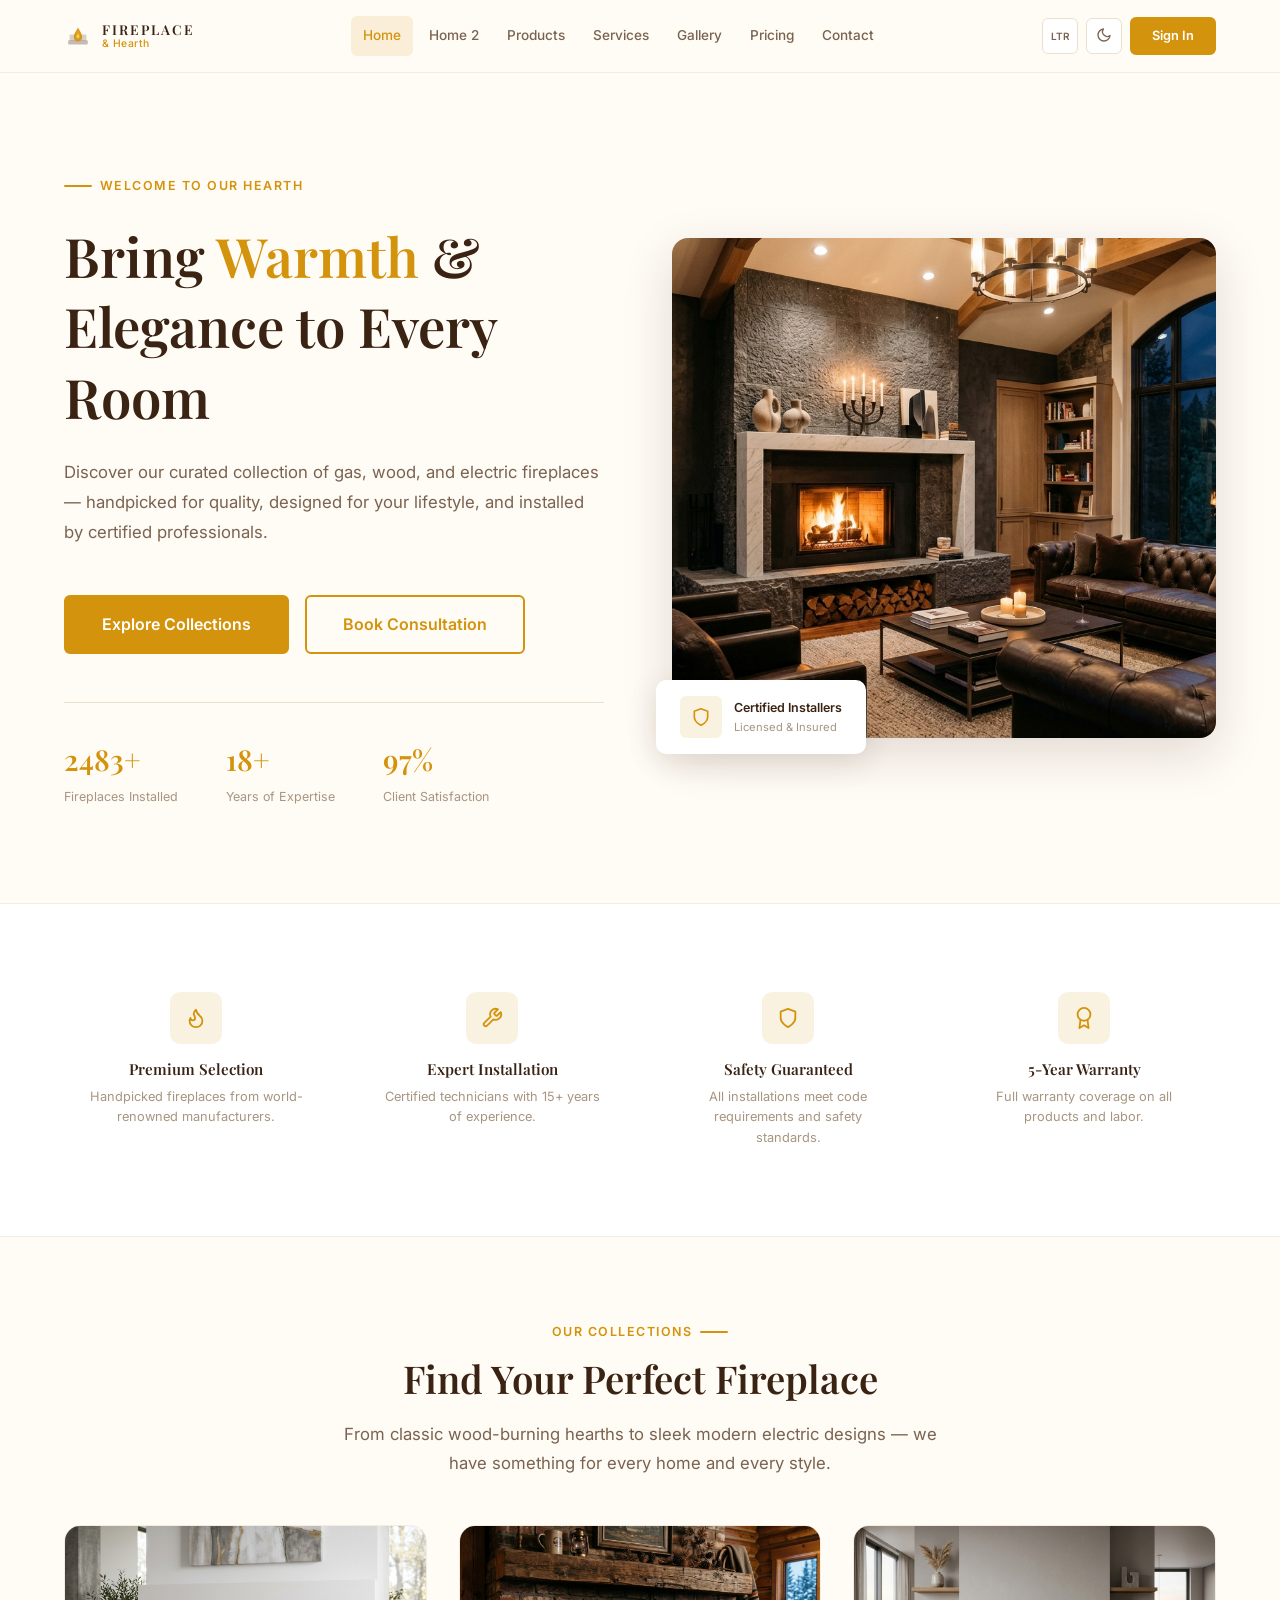
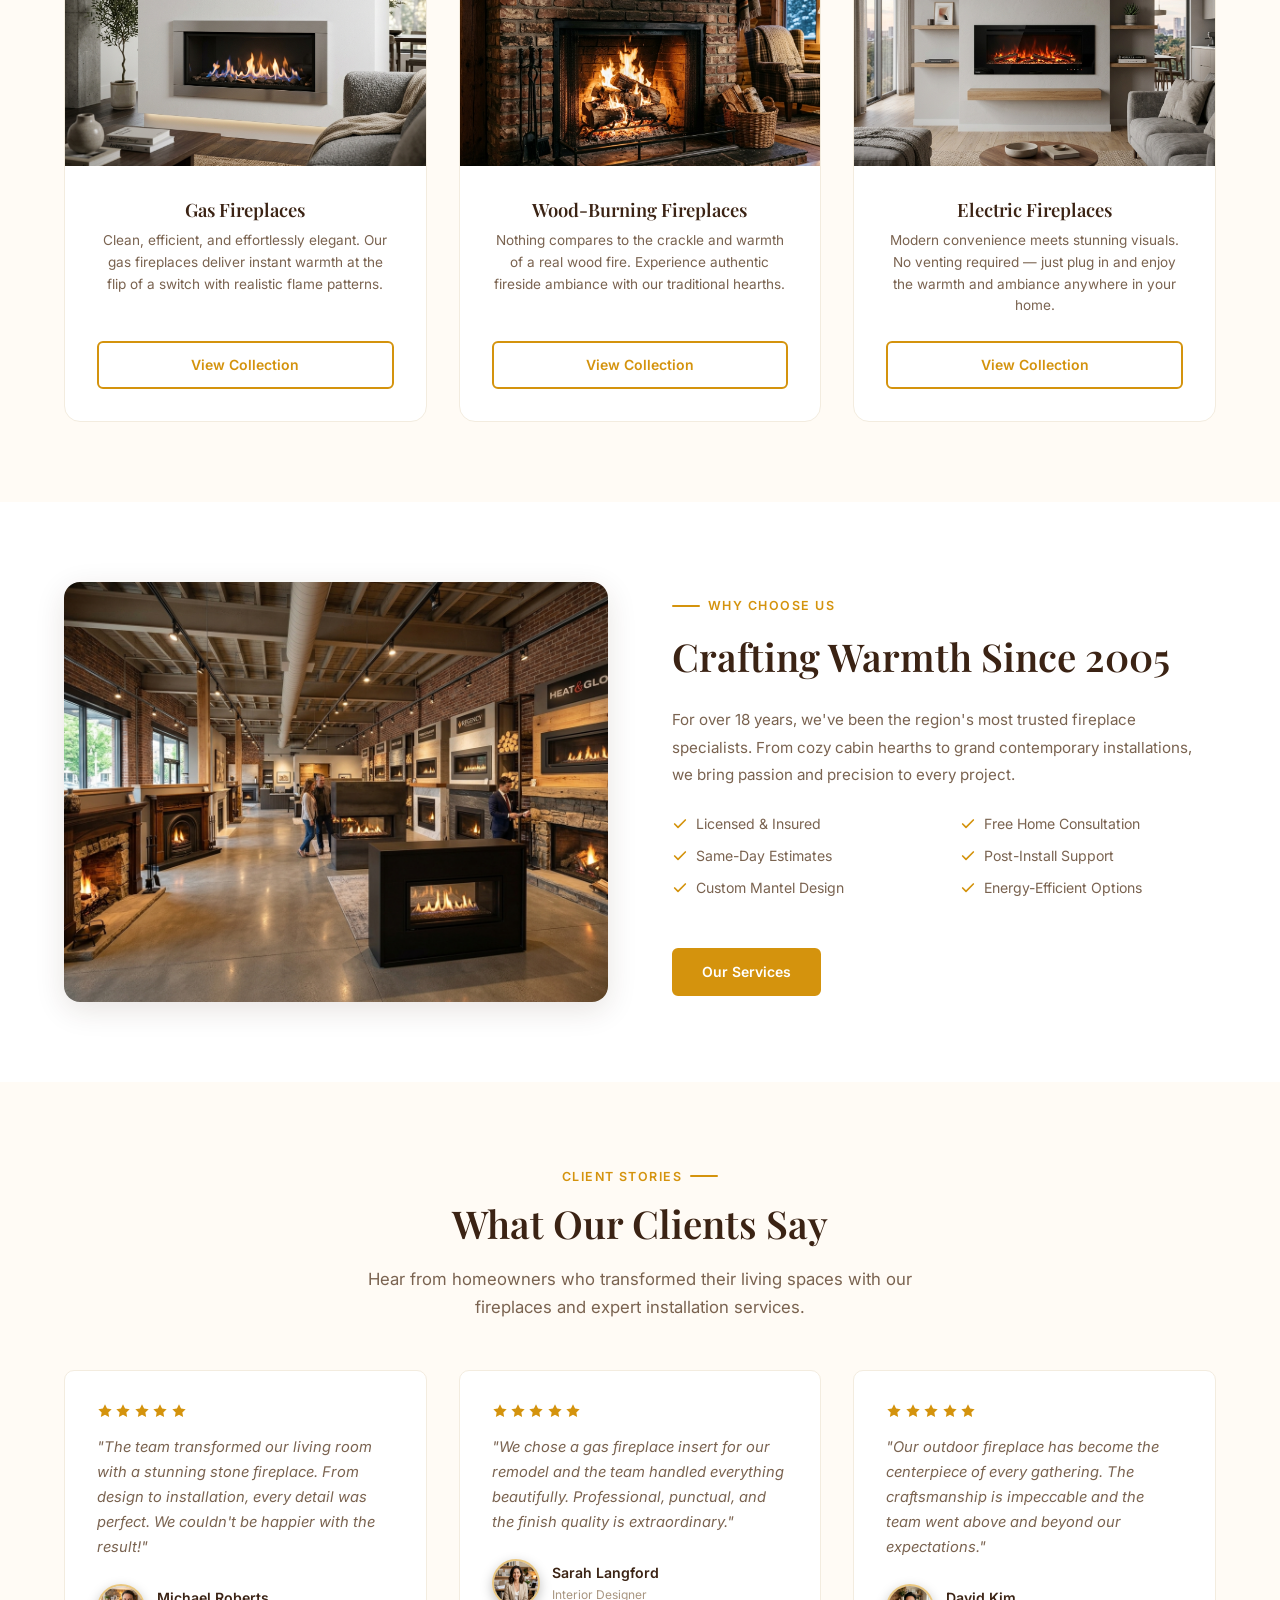
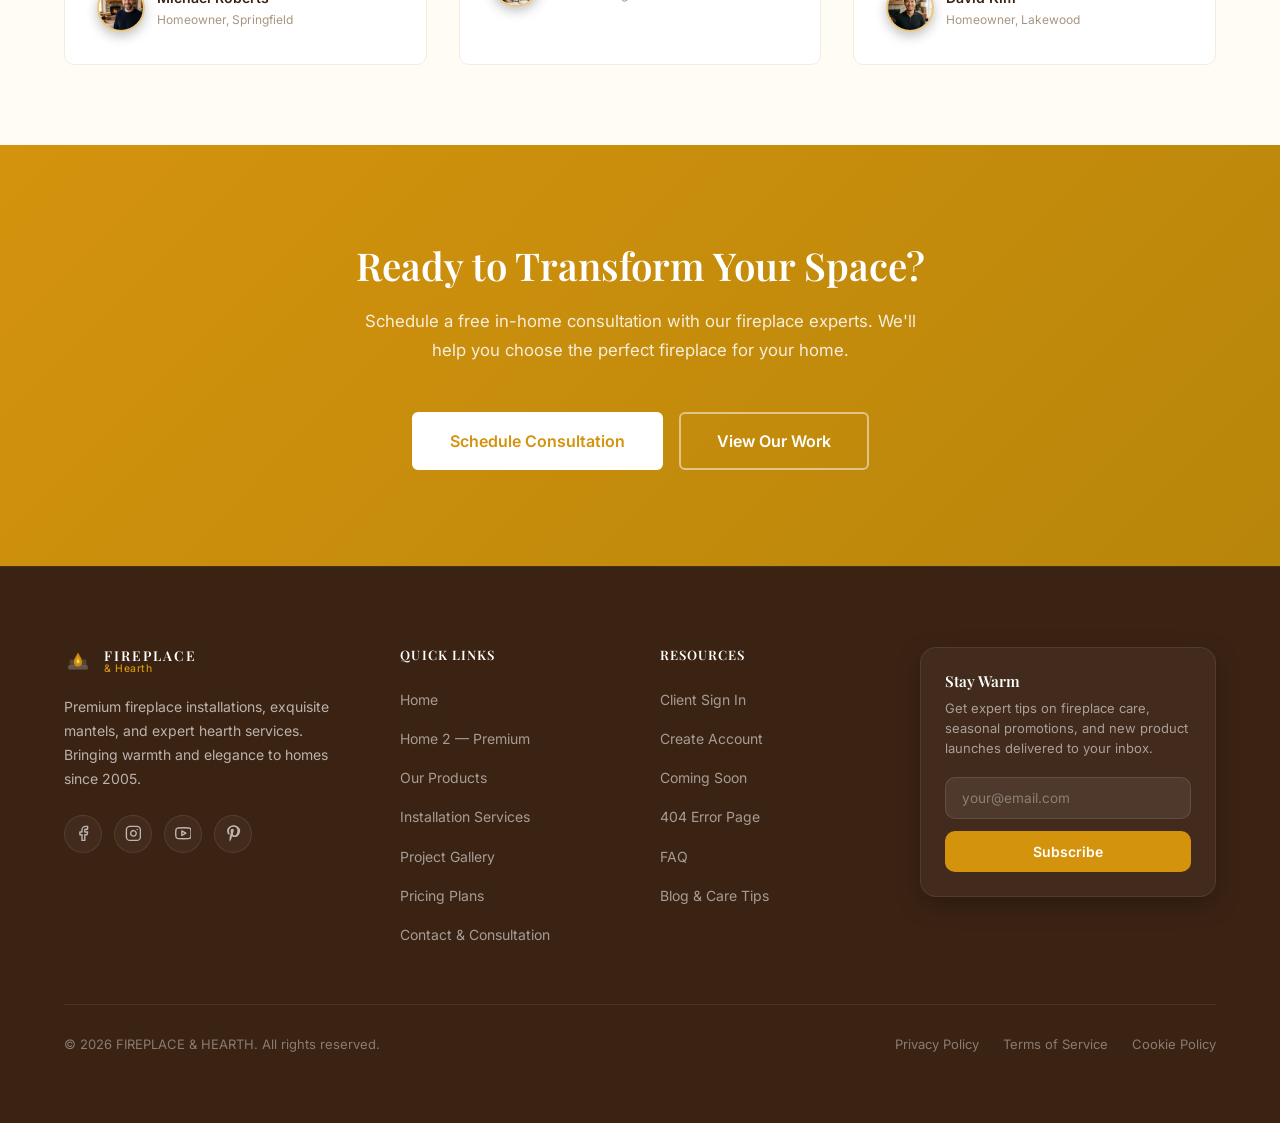
==== commit 6f504ab0: "feat: add hero studio showcase, banner assets, and update component styles" ====
--- a/index.html
+++ b/index.html
@@ -152,30 +152,6 @@
         </div>
     </section>
 
-    <!-- ═══ Stats Section ═══ -->
-    <section class="stats-section">
-        <div class="container">
-            <div class="stats-grid scroll-reveal">
-                <div class="stat-item">
-                    <div class="counter-num" data-target="2500" data-suffix="+">0</div>
-                    <p>Installations Completed</p>
-                </div>
-                <div class="stat-item">
-                    <div class="counter-num" data-target="350" data-suffix="+">0</div>
-                    <p>Product Models</p>
-                </div>
-                <div class="stat-item">
-                    <div class="counter-num" data-target="18" data-suffix="">0</div>
-                    <p>Years in Business</p>
-                </div>
-                <div class="stat-item">
-                    <div class="counter-num" data-target="98" data-suffix="%">0</div>
-                    <p>Customer Satisfaction</p>
-                </div>
-            </div>
-        </div>
-    </section>
-
     <!-- ═══ Testimonials ═══ -->
     <section class="testimonials-section">
         <div class="container">
@@ -195,7 +171,7 @@
                     </div>
                     <p class="testimonial-text">"The team transformed our living room with a stunning stone fireplace. From design to installation, every detail was perfect. We couldn't be happier with the result!"</p>
                     <div class="testimonial-author">
-                        <div class="testimonial-avatar">MR</div>
+                        <img src="assets/images/client-michael.jpg" alt="Michael Roberts" class="testimonial-avatar" width="48" height="48" loading="lazy">
                         <div>
                             <div class="testimonial-name">Michael Roberts</div>
                             <div class="testimonial-role">Homeowner, Springfield</div>
@@ -212,7 +188,7 @@
                     </div>
                     <p class="testimonial-text">"We chose a gas fireplace insert for our remodel and the team handled everything beautifully. Professional, punctual, and the finish quality is extraordinary."</p>
                     <div class="testimonial-author">
-                        <div class="testimonial-avatar">SL</div>
+                        <img src="assets/images/client-sarah.jpg" alt="Sarah Langford" class="testimonial-avatar" width="48" height="48" loading="lazy">
                         <div>
                             <div class="testimonial-name">Sarah Langford</div>
                             <div class="testimonial-role">Interior Designer</div>
@@ -229,7 +205,7 @@
                     </div>
                     <p class="testimonial-text">"Our outdoor fireplace has become the centerpiece of every gathering. The craftsmanship is impeccable and the team went above and beyond our expectations."</p>
                     <div class="testimonial-author">
-                        <div class="testimonial-avatar">DK</div>
+                        <img src="assets/images/client-david.jpg" alt="David Kim" class="testimonial-avatar" width="48" height="48" loading="lazy">
                         <div>
                             <div class="testimonial-name">David Kim</div>
                             <div class="testimonial-role">Homeowner, Lakewood</div>
@@ -252,20 +228,6 @@
         </div>
     </section>
 
-    <!-- ═══ Trust Bar ═══ -->
-    <section class="trust-bar">
-        <div class="container scroll-reveal">
-            <div class="trust-logos">
-                <span class="trust-logo-item">Napoleon</span>
-                <span class="trust-logo-item">Regency</span>
-                <span class="trust-logo-item">Valor</span>
-                <span class="trust-logo-item">Dimplex</span>
-                <span class="trust-logo-item">Heatilator</span>
-                <span class="trust-logo-item">Lennox</span>
-            </div>
-        </div>
-    </section>
-
     <div id="main-footer"></div>
 </body>
 </html>
--- a/style.css
+++ b/style.css
@@ -70,6 +70,7 @@
     /* Layout */
     --max-width: 1200px;
     --nav-height: 72px;
+    --container-padding: 1.5rem;
 }
 
 /* ─── Dark Mode ─────────────────────────────────────── */
@@ -124,9 +125,24 @@
     transition: color var(--transition-fast);
 }
 
-h1, h2, h3, h4, h5, h6 {
+/* Typography Standards: Headings (font-weight: 600), Paragraphs (font-weight: 400-550) */
+h1, h2, h3, h4, h5, h6,
+.section-title,
+.hero-title,
+.collection-card-title,
+.feature-strip-title,
+.premium-card-title,
+.product-card-title,
+.service-card-title,
+.gallery-item-title,
+.pricing-plan-name,
+.contact-form-title,
+.coming-title,
+.error-subtitle,
+.footer-col-title,
+.footer-newsletter-title {
     font-family: var(--ff-heading);
-    font-weight: var(--fw-heading);
+    font-weight: 600;
     line-height: 1.3;
     color: var(--clr-text);
 }
@@ -136,16 +152,41 @@
 h3 { font-size: clamp(1.2rem, 3vw, 1.6rem); }
 h4 { font-size: 1.1rem; }
 
-p {
-    font-weight: var(--fw-body);
+p,
+.section-subtitle,
+.hero-desc,
+.hero-subtitle,
+.hero-slide-desc,
+.collection-card-desc,
+.feature-strip-desc,
+.premium-card-desc,
+.product-card-desc,
+.service-card-desc,
+.pricing-desc,
+.contact-info-text,
+.footer-brand p,
+.footer-brand-text,
+.footer-newsletter-desc,
+.footer-copyright,
+.error-desc,
+.coming-desc {
+    font-weight: 400;
     color: var(--clr-text-secondary);
     line-height: 1.7;
 }
 
+.lead,
+.text-medium,
+.fw-medium {
+    font-weight: 500;
+}
+
 .container {
+    width: 100%;
     max-width: var(--max-width);
     margin: 0 auto;
-    padding: 0 var(--space-lg);
+    padding-left: var(--container-padding);
+    padding-right: var(--container-padding);
 }
 
 /* ─── Buttons ───────────────────────────────────────── */
@@ -203,27 +244,44 @@
 
 .w-full { width: 100%; }
 
-/* ─── Navbar ────────────────────────────────────────── */
+/* ─── Navbar (Fixed Top) ────────────────────────────── */
 .navbar {
     position: fixed;
     top: 0;
     left: 0;
     right: 0;
+    width: 100%;
     z-index: 1000;
-    background: var(--clr-surface);
+    background: rgba(255, 251, 245, 0.94);
+    backdrop-filter: blur(20px);
+    -webkit-backdrop-filter: blur(20px);
     border-bottom: 1px solid var(--clr-border-light);
-    transition: all var(--transition-base);
+    transition: background-color 0.3s ease, box-shadow 0.3s ease, border-color 0.3s ease;
+}
+
+.dark .navbar {
+    background: rgba(28, 21, 16, 0.94);
+    border-bottom-color: var(--clr-border);
 }
 
 .navbar.scrolled {
-    box-shadow: var(--shadow-md);
-    background: var(--clr-surface);
+    box-shadow: 0 4px 20px rgba(59, 35, 20, 0.08);
+}
+
+.dark .navbar.scrolled {
+    box-shadow: 0 4px 24px rgba(0, 0, 0, 0.45);
+}
+
+.navbar-spacer {
+    height: var(--nav-height);
+    width: 100%;
 }
 
 .nav-inner {
     max-width: var(--max-width);
     margin: 0 auto;
-    padding: 0 var(--space-lg);
+    padding-left: var(--container-padding);
+    padding-right: var(--container-padding);
     display: flex;
     align-items: center;
     justify-content: space-between;
@@ -253,7 +311,7 @@
 .brand-top {
     font-family: var(--ff-heading);
     font-size: 0.85rem;
-    font-weight: 700;
+    font-weight: 600;
     letter-spacing: 0.15em;
     color: var(--clr-text);
 }
@@ -274,11 +332,13 @@
 
 .nav-link {
     padding: 0.5rem 0.75rem;
-    font-size: 0.82rem;
+    font-size: 0.85rem;
     font-weight: 500;
     color: var(--clr-text-secondary);
     border-radius: var(--radius-sm);
     transition: all var(--transition-fast);
+    position: relative;
+    text-decoration: none;
 }
 
 .nav-link:hover,
@@ -294,17 +354,20 @@
 }
 
 .nav-icon-btn {
-    width: 36px;
-    height: 36px;
-    display: inline-flex;
+    width: 2.25rem;
+    height: 2.25rem;
+    display: flex;
     align-items: center;
     justify-content: center;
+    border-radius: var(--radius-sm);
+    background: var(--clr-surface);
     border: 1px solid var(--clr-border);
-    border-radius: var(--radius-sm);
-    background: transparent;
     color: var(--clr-text-secondary);
+    font-size: 0.75rem;
     cursor: pointer;
-    transition: all var(--transition-fast);
+    transition: var(--transition-fast);
+    font-family: var(--ff-body);
+    font-weight: 600;
 }
 
 .nav-icon-btn:hover {
@@ -312,243 +375,367 @@
     color: var(--clr-primary);
 }
 
+.nav-icon-btn svg {
+    width: 1rem;
+    height: 1rem;
+    stroke: currentColor;
+    stroke-width: 2;
+    fill: none;
+}
+
+/* Mobile Nav */
 .mobile-menu-btn {
     display: none;
-    width: 36px;
-    height: 36px;
+    width: 2.25rem;
+    height: 2.25rem;
     align-items: center;
     justify-content: center;
+    border-radius: var(--radius-sm);
+    background: var(--clr-surface);
     border: 1px solid var(--clr-border);
-    border-radius: var(--radius-sm);
-    background: transparent;
     color: var(--clr-text);
     cursor: pointer;
-}
-
-.navbar-spacer { height: var(--nav-height); }
-
-/* Mobile Menu */
+    transition: var(--transition-fast);
+}
+
+.mobile-menu-btn:hover {
+    border-color: var(--clr-primary);
+    color: var(--clr-primary);
+}
+
+.mobile-menu-btn svg,
+.mobile-menu-icon svg {
+    width: 1.125rem;
+    height: 1.125rem;
+    stroke: currentColor;
+    stroke-width: 2;
+    fill: none;
+}
+
 .mobile-backdrop {
     display: none;
     position: fixed;
     inset: 0;
-    background: var(--clr-overlay);
-    z-index: 998;
-    opacity: 0;
-    transition: opacity var(--transition-base);
-}
+    top: var(--nav-height);
+    background: rgba(0, 0, 0, 0.6);
+    backdrop-filter: blur(6px);
+    -webkit-backdrop-filter: blur(6px);
+    z-index: 990;
+}
+
 .mobile-backdrop.open {
     display: block;
-    opacity: 1;
 }
 
 .mobile-menu {
     display: none;
-    position: fixed;
-    top: var(--nav-height);
+    position: absolute;
+    top: 100%;
+    left: 0;
     right: 0;
-    width: 280px;
+    background: var(--clr-surface);
+    border-bottom: 1px solid var(--clr-border);
+    box-shadow: var(--shadow-xl);
+    z-index: 995;
+    padding: 1.25rem var(--container-padding);
     max-height: calc(100vh - var(--nav-height));
     overflow-y: auto;
-    background: var(--clr-surface);
-    border-left: 1px solid var(--clr-border);
-    box-shadow: var(--shadow-xl);
-    z-index: 999;
-    padding: var(--space-lg);
-    flex-direction: column;
-    gap: 0.25rem;
-    transform: translateX(100%);
-    transition: transform var(--transition-base);
-}
-[dir="rtl"] .mobile-menu {
-    right: auto;
-    left: 0;
-    border-left: none;
-    border-right: 1px solid var(--clr-border);
-    transform: translateX(-100%);
-}
+}
+
 .mobile-menu.open {
-    display: flex;
-    transform: translateX(0);
-}
-
-.mob-link {
+    display: block;
+    animation: fadeInDown 0.25s cubic-bezier(0.16, 1, 0.3, 1);
+}
+
+.mobile-menu .mob-link {
     display: block;
     padding: 0.75rem 1rem;
-    font-size: 0.9rem;
+    border-radius: var(--radius-sm);
+    font-family: var(--ff-body);
     font-weight: 500;
-    color: var(--clr-text-secondary);
-    border-radius: var(--radius-sm);
-    transition: all var(--transition-fast);
-}
-.mob-link:hover, .mob-link.active {
+    font-size: 0.875rem;
+    color: var(--clr-text);
+    transition: var(--transition-fast);
+    text-decoration: none;
+}
+
+.mobile-menu .mob-link:hover,
+.mobile-menu .mob-link.active {
     background: var(--clr-primary-light);
     color: var(--clr-primary);
 }
 
-.mob-actions {
+.mobile-menu .mob-actions {
+    margin-top: 0.75rem;
+    padding-top: 0.75rem;
+    border-top: 1px solid var(--clr-border-light);
     display: flex;
     flex-direction: column;
     gap: 0.5rem;
-    margin-top: var(--space-md);
-    padding-top: var(--space-md);
-    border-top: 1px solid var(--clr-border);
-}
-
-.mob-toggles {
-    display: flex;
+}
+
+.mobile-menu .mob-toggles {
+    display: flex;
+    align-items: center;
+    justify-content: center;
     gap: 0.5rem;
-    margin-top: var(--space-md);
-    padding-top: var(--space-md);
-    border-top: 1px solid var(--clr-border);
+    margin-top: 0.75rem;
 }
 
 /* ─── Footer ────────────────────────────────────────── */
 .footer {
     background: var(--clr-secondary);
-    color: var(--clr-light);
-    padding: var(--space-4xl) 0 0;
+    color: #fff;
+    padding: 5rem 0 2.5rem;
+    border-top: 1px solid rgba(255, 255, 255, 0.06);
+    position: relative;
+    overflow: hidden;
 }
 
 .footer-grid {
     display: grid;
-    grid-template-columns: 1.4fr 1fr 1fr 1.2fr;
-    gap: var(--space-2xl);
-}
-
+    grid-template-columns: 1.35fr 1fr 1fr 1.35fr;
+    gap: 3rem 2.5rem;
+    margin-bottom: 3.5rem;
+    align-items: start;
+}
+
+.footer-logo {
+    display: inline-flex;
+    align-items: center;
+    gap: 0.75rem;
+    text-decoration: none;
+    margin-bottom: 1.25rem;
+}
+
+.footer-logo .nav-logo-icon {
+    color: rgba(255, 255, 255, 0.75);
+}
+
+.footer-logo .brand-top {
+    color: #FFFFFF !important;
+    font-weight: 600;
+    font-family: var(--ff-heading);
+}
+
+.footer-brand p,
 .footer-brand-text {
-    color: rgba(245,237,228,0.7);
-    font-size: 0.85rem;
-    margin-bottom: var(--space-lg);
+    color: rgba(255, 255, 255, 0.65);
+    font-size: 0.875rem;
     line-height: 1.7;
-}
-
+    margin: 0 0 1.5rem 0;
+    max-width: 380px;
+}
+
+.footer-socials,
 .footer-social {
     display: flex;
+    align-items: center;
     gap: 0.75rem;
 }
 
 .footer-social-link {
-    width: 36px;
-    height: 36px;
+    width: 2.375rem;
+    height: 2.375rem;
     display: inline-flex;
     align-items: center;
     justify-content: center;
-    border: 1px solid rgba(245,237,228,0.2);
-    border-radius: var(--radius-sm);
-    color: rgba(245,237,228,0.7);
-    transition: all var(--transition-fast);
-}
+    border-radius: 50%;
+    background: rgba(255, 255, 255, 0.04);
+    border: 1px solid rgba(255, 255, 255, 0.09);
+    color: rgba(255, 255, 255, 0.65);
+    transition: var(--transition-fast);
+    text-decoration: none;
+}
+
 .footer-social-link:hover {
     border-color: var(--clr-primary);
-    color: var(--clr-primary);
-    background: rgba(196,93,44,0.1);
+    color: #FFFFFF;
+    background: rgba(212, 147, 13, 0.15);
+    transform: translateY(-2px);
+    box-shadow: 0 4px 14px rgba(212, 147, 13, 0.25);
+}
+
+.footer-social-link svg {
+    width: 1.05rem;
+    height: 1.05rem;
+    display: block;
+}
+
+.footer-social-link svg:not([fill="currentColor"]) {
+    stroke: currentColor;
+    stroke-width: 2;
+    fill: none;
+}
+
+.footer-social-link svg[fill="currentColor"],
+.coming-social-link svg[fill="currentColor"] {
+    fill: currentColor !important;
+    stroke: none !important;
 }
 
 .footer-col-title {
-    font-family: var(--ff-body);
-    font-size: 0.7rem;
-    font-weight: 700;
-    letter-spacing: 0.15em;
-    color: var(--clr-primary);
-    margin-bottom: var(--space-lg);
+    font-family: var(--ff-heading);
+    font-weight: 600;
+    font-size: 0.8125rem;
+    text-transform: uppercase;
+    letter-spacing: 0.08em;
+    color: #FFFFFF;
+    margin-bottom: 1.35rem;
 }
 
 .footer-links {
+    list-style: none;
+    padding: 0;
+    margin: 0;
     display: flex;
     flex-direction: column;
-    gap: 0.6rem;
+    gap: 0.75rem;
+}
+
+.footer-links li {
+    margin-bottom: 0;
 }
 
 .footer-links a {
-    font-size: 0.85rem;
-    color: rgba(245,237,228,0.7);
-    transition: color var(--transition-fast);
-}
+    color: rgba(255, 255, 255, 0.55);
+    font-size: 0.875rem;
+    text-decoration: none;
+    transition: var(--transition-fast);
+    display: inline-block;
+}
+
 .footer-links a:hover {
-    color: var(--clr-primary);
-}
-
+    color: #FFFFFF;
+    transform: translateX(4px);
+}
+
+/* Newsletter Card */
 .footer-newsletter-card {
-    background: rgba(245,237,228,0.06);
-    border: 1px solid rgba(245,237,228,0.1);
-    border-radius: var(--radius-md);
-    padding: var(--space-xl);
+    background: rgba(255, 255, 255, 0.04);
+    border: 1px solid rgba(255, 255, 255, 0.08);
+    border-radius: 16px;
+    padding: 1.5rem;
+    box-shadow: 0 8px 24px rgba(0, 0, 0, 0.25);
 }
 
 .footer-newsletter-title {
     font-family: var(--ff-heading);
-    font-size: 1.1rem;
-    color: var(--clr-light);
-    margin-bottom: 0.5rem;
+    color: #FFFFFF;
+    font-size: 0.95rem;
+    font-weight: 600;
+    margin-bottom: 0.35rem;
 }
 
 .footer-newsletter-desc {
-    font-size: 0.82rem;
-    color: rgba(245,237,228,0.6);
-    margin-bottom: var(--space-md);
-    line-height: 1.6;
+    color: rgba(255, 255, 255, 0.55);
+    font-size: 0.8125rem;
+    line-height: 1.55;
+    margin-bottom: 1.15rem;
 }
 
 .footer-newsletter-form {
     display: flex;
-    gap: 0.5rem;
+    flex-direction: column;
+    gap: 0.75rem;
 }
 
 .footer-newsletter-input {
-    flex: 1;
-    padding: 0.6rem 0.9rem;
-    border: 1px solid rgba(245,237,228,0.15);
-    border-radius: var(--radius-sm);
-    background: rgba(245,237,228,0.06);
-    color: var(--clr-light);
+    width: 100%;
+    padding: 0.75rem 1rem;
+    background: rgba(255, 255, 255, 0.07);
+    border: 1px solid rgba(255, 255, 255, 0.1);
+    border-radius: 10px;
+    color: #FFFFFF;
+    font-family: var(--ff-body);
     font-size: 0.85rem;
+    outline: none;
+    transition: var(--transition-fast);
+    box-sizing: border-box;
+}
+
+.footer-newsletter-input:focus {
+    border-color: var(--clr-primary);
+    background: rgba(255, 255, 255, 0.1);
+    box-shadow: 0 0 0 3px rgba(212, 147, 13, 0.2);
+}
+
+.footer-newsletter-input::placeholder {
+    color: rgba(255, 255, 255, 0.35);
+}
+
+.footer-newsletter-btn {
+    width: 100%;
+    padding: 0.75rem 1rem;
+    background: var(--clr-primary);
+    color: #FFFFFF;
+    border: none;
+    border-radius: 10px;
     font-family: var(--ff-body);
-    outline: none;
-    transition: border-color var(--transition-fast);
-}
-.footer-newsletter-input::placeholder { color: rgba(245,237,228,0.4); }
-.footer-newsletter-input:focus { border-color: var(--clr-primary); }
-
-.footer-newsletter-btn {
-    padding: 0.6rem 1.25rem;
-    background: var(--clr-primary);
-    color: #fff;
-    border: none;
-    border-radius: var(--radius-sm);
-    font-family: var(--ff-body);
-    font-weight: 600;
-    font-size: 0.82rem;
+    font-weight: 600;
+    font-size: 0.875rem;
     cursor: pointer;
-    transition: background var(--transition-fast);
-}
-.footer-newsletter-btn:hover { background: var(--clr-primary-hover); }
-
+    transition: var(--transition-fast);
+    display: flex;
+    align-items: center;
+    justify-content: center;
+}
+
+.footer-newsletter-btn:hover {
+    background: var(--clr-primary-hover);
+    transform: translateY(-1px);
+    box-shadow: 0 4px 14px rgba(212, 147, 13, 0.35);
+}
+
+/* Footer Bottom Bar */
 .footer-bottom {
+    border-top: 1px solid rgba(255, 255, 255, 0.07);
+    padding: 1.75rem 0;
+    margin-top: 3rem;
     display: flex;
     align-items: center;
     justify-content: space-between;
-    padding: var(--space-xl) 0;
-    margin-top: var(--space-2xl);
-    border-top: 1px solid rgba(245,237,228,0.1);
+    flex-wrap: wrap;
+    gap: 1rem;
 }
 
 .footer-copyright {
-    font-size: 0.78rem;
-    color: rgba(245,237,228,0.5);
+    color: rgba(255, 255, 255, 0.4);
+    font-size: 0.8125rem;
+    margin: 0;
 }
 
 .footer-bottom-links {
     display: flex;
-    gap: var(--space-lg);
+    align-items: center;
+    gap: 1.5rem;
 }
 
 .footer-bottom-links a {
-    font-size: 0.78rem;
-    color: rgba(245,237,228,0.5);
-    transition: color var(--transition-fast);
-}
-.footer-bottom-links a:hover { color: var(--clr-primary); }
+    color: rgba(255, 255, 255, 0.4);
+    font-size: 0.8125rem;
+    text-decoration: none;
+    transition: var(--transition-fast);
+}
+
+.footer-bottom-links a:hover {
+    color: #FFFFFF;
+}
+
+/* RTL Adjustments */
+[dir="rtl"] .footer-links a:hover {
+    transform: translateX(-4px);
+}
+[dir="rtl"] .footer-grid {
+    text-align: right;
+}
+[dir="rtl"] .footer-socials,
+[dir="rtl"] .footer-social {
+    justify-content: flex-start;
+}
+[dir="rtl"] .footer-bottom {
+    align-items: flex-start;
+}
 
 /* ─── Scroll To Top ─────────────────────────────────── */
 .scroll-top-btn {
@@ -604,7 +791,7 @@
     gap: 0.5rem;
     font-family: var(--ff-body);
     font-size: 0.72rem;
-    font-weight: 700;
+    font-weight: 600;
     letter-spacing: 0.18em;
     text-transform: uppercase;
     color: var(--clr-primary);
@@ -696,7 +883,7 @@
 .hero-stat-num {
     font-family: var(--ff-heading);
     font-size: 1.8rem;
-    font-weight: 700;
+    font-weight: 600;
     color: var(--clr-primary);
 }
 
@@ -954,17 +1141,27 @@
 }
 
 .testimonial-avatar {
-    width: 44px;
-    height: 44px;
+    width: 48px;
+    height: 48px;
     border-radius: var(--radius-full);
     background: var(--clr-primary-light);
     display: flex;
     align-items: center;
     justify-content: center;
     font-family: var(--ff-heading);
-    font-weight: 700;
+    font-weight: 600;
     color: var(--clr-primary);
     font-size: 1rem;
+    object-fit: cover;
+    flex-shrink: 0;
+    border: 2px solid rgba(212, 147, 13, 0.45);
+    box-shadow: 0 4px 12px rgba(0, 0, 0, 0.25);
+    transition: transform var(--transition-fast), border-color var(--transition-fast);
+}
+
+.testimonial-card:hover .testimonial-avatar {
+    transform: scale(1.05);
+    border-color: var(--clr-primary);
 }
 
 .testimonial-name {
@@ -994,7 +1191,7 @@
 .stat-item .counter-num {
     font-family: var(--ff-heading);
     font-size: 2.4rem;
-    font-weight: 700;
+    font-weight: 600;
     color: var(--clr-primary);
 }
 
@@ -1042,6 +1239,98 @@
     border-color: #fff;
 }
 
+/* ─── Split CTA Banner (with custom project image) ──── */
+.cta-banner.cta-banner-split {
+    padding: var(--space-3xl) 0;
+    text-align: left;
+    overflow: hidden;
+}
+
+.cta-split-inner {
+    display: flex;
+    align-items: center;
+    justify-content: space-between;
+    gap: 3.5rem;
+}
+
+.cta-split-content {
+    flex: 1.1;
+    max-width: 580px;
+}
+
+.cta-split-content h2 {
+    color: #FFFFFF;
+    font-size: 2.25rem;
+    margin-bottom: 0.85rem;
+    line-height: 1.2;
+}
+
+.cta-split-content p {
+    color: rgba(255, 255, 255, 0.9);
+    font-size: 1.05rem;
+    line-height: 1.6;
+    margin: 0 0 1.75rem 0;
+    max-width: none;
+}
+
+.cta-split-content .hero-btns {
+    display: flex;
+    gap: 1rem;
+    justify-content: flex-start;
+}
+
+.cta-split-media {
+    flex: 0.9;
+    max-width: 480px;
+    width: 100%;
+}
+
+.cta-split-img {
+    width: 100%;
+    height: 320px;
+    object-fit: cover;
+    border-radius: var(--radius-lg);
+    box-shadow: 0 20px 45px rgba(0, 0, 0, 0.35), 0 0 0 1px rgba(255, 255, 255, 0.25);
+    transition: transform var(--transition-base), box-shadow var(--transition-base);
+    display: block;
+}
+
+.cta-split-img:hover {
+    transform: translateY(-4px) scale(1.02);
+    box-shadow: 0 26px 55px rgba(0, 0, 0, 0.45), 0 0 0 1px rgba(255, 255, 255, 0.4);
+}
+
+[dir="rtl"] .cta-banner.cta-banner-split {
+    text-align: right;
+}
+
+[dir="rtl"] .cta-split-content .hero-btns {
+    justify-content: flex-start;
+}
+
+@media (max-width: 900px) {
+    .cta-split-inner {
+        flex-direction: column-reverse;
+        text-align: center;
+        gap: 2rem;
+    }
+    .cta-banner.cta-banner-split {
+        text-align: center;
+    }
+    .cta-split-content {
+        max-width: 100%;
+    }
+    .cta-split-content .hero-btns {
+        justify-content: center;
+    }
+    .cta-split-media {
+        max-width: 420px;
+    }
+    .cta-split-img {
+        height: 260px;
+    }
+}
+
 /* ─── Brands / Trust Bar ────────────────────────────── */
 .trust-bar {
     padding: var(--space-3xl) 0;
@@ -1072,90 +1361,668 @@
    HOME 2 — PREMIUM LAYOUT
    ═══════════════════════════════════════════════════════ */
 
-/* ─── Hero Slider (Home 2) ──────────────────────────── */
-.hero-slider-section {
+/* ─── Hero Split Studio (Home 2 — Asymmetric Architectural Showcase) ── */
+.hero-split-studio {
     position: relative;
-    height: 85vh;
-    min-height: 550px;
-    max-height: 750px;
+    padding: clamp(2.5rem, 5vw, 4.5rem) 0 var(--space-3xl);
+    background: radial-gradient(circle at 15% 15%, var(--clr-surface-alt) 0%, var(--clr-bg) 70%);
     overflow: hidden;
 }
 
-.hero-slider-card {
+.studio-ambient-glow {
+    position: absolute;
+    pointer-events: none;
+    border-radius: var(--radius-full);
+    filter: blur(60px);
+    z-index: 0;
+}
+
+.studio-ambient-glow.glow-1 {
+    top: -80px;
+    left: -60px;
+    width: 480px;
+    height: 480px;
+    background: radial-gradient(circle, rgba(212, 147, 13, 0.16) 0%, transparent 70%);
+}
+
+.studio-ambient-glow.glow-2 {
+    bottom: -100px;
+    right: 5%;
+    width: 520px;
+    height: 520px;
+    background: radial-gradient(circle, rgba(230, 126, 34, 0.12) 0%, transparent 70%);
+}
+
+.hero-split-studio .container {
     position: relative;
+    z-index: 1;
+}
+
+/* ─── Asymmetric Studio Grid ─── */
+.studio-hero-grid {
+    display: grid;
+    grid-template-columns: 1.08fr 1fr;
+    gap: clamp(2rem, 4.5vw, 4.25rem);
+    align-items: center;
+}
+
+/* ─── Left Editorial Column ─── */
+.studio-content-col {
+    display: flex;
+    flex-direction: column;
+}
+
+.studio-pill-badge {
+    display: inline-flex;
+    align-items: center;
+    gap: 0.65rem;
+    padding: 0.45rem 1.15rem;
+    background: rgba(212, 147, 13, 0.1);
+    border: 1px solid rgba(212, 147, 13, 0.28);
+    border-radius: 999px;
+    font-size: 0.82rem;
+    color: var(--clr-text);
+    margin-bottom: var(--space-md);
+    align-self: flex-start;
+    box-shadow: 0 2px 10px rgba(212, 147, 13, 0.08);
+}
+
+.studio-pulse-flame {
+    width: 8px;
+    height: 8px;
+    border-radius: var(--radius-full);
+    background: #E67E22;
+    animation: emberPulse 2s infinite ease-in-out;
+}
+
+.studio-badge-title {
+    font-weight: 600;
+    letter-spacing: 0.03em;
+}
+
+.studio-badge-sub {
+    font-weight: 700;
+    font-size: 0.74rem;
+    color: var(--clr-primary);
+    text-transform: uppercase;
+    letter-spacing: 0.08em;
+    padding-left: 0.4rem;
+    border-left: 1px solid rgba(212, 147, 13, 0.35);
+}
+
+[dir="rtl"] .studio-badge-sub {
+    padding-left: 0;
+    padding-right: 0.4rem;
+    border-left: none;
+    border-right: 1px solid rgba(212, 147, 13, 0.35);
+}
+
+.studio-title {
+    font-family: var(--ff-heading);
+    font-size: clamp(2.35rem, 4.8vw, 3.85rem);
+    font-weight: 700;
+    line-height: 1.12;
+    color: var(--clr-text);
+    margin-bottom: var(--space-md);
+    letter-spacing: -0.015em;
+}
+
+.studio-title span {
+    font-style: italic;
+    background: linear-gradient(135deg, #D4930D 0%, #E67E22 55%, #C0392B 100%);
+    -webkit-background-clip: text;
+    -webkit-text-fill-color: transparent;
+    display: inline-block;
+}
+
+.studio-lead {
+    font-size: clamp(1rem, 1.25vw, 1.12rem);
+    line-height: 1.68;
+    color: var(--clr-text-secondary);
+    margin-bottom: clamp(1.5rem, 2.8vw, 2.25rem);
+    max-width: 580px;
+}
+
+/* ─── Interactive Flame Switcher Box ─── */
+.studio-switcher-box {
+    background: var(--clr-surface);
+    border: 1px solid var(--clr-border);
+    border-radius: var(--radius-xl);
+    padding: 1.15rem 1.25rem;
+    margin-bottom: var(--space-xl);
+    box-shadow: var(--shadow-sm);
+    transition: border-color var(--transition-fast);
+}
+
+.switcher-box-header {
+    display: flex;
+    justify-content: space-between;
+    align-items: center;
+    margin-bottom: 0.75rem;
+}
+
+.switcher-label {
+    font-size: 0.78rem;
+    font-weight: 700;
+    text-transform: uppercase;
+    letter-spacing: 0.08em;
+    color: var(--clr-primary);
+}
+
+.switcher-counter {
+    font-size: 0.8rem;
+    font-weight: 600;
+    color: var(--clr-text-muted);
+    font-family: var(--ff-heading);
+}
+
+.studio-selector-grid {
+    display: grid;
+    grid-template-columns: repeat(3, 1fr);
+    gap: 0.65rem;
+}
+
+.studio-selector-card {
+    display: flex;
+    flex-direction: column;
+    align-items: flex-start;
+    padding: 0.75rem 0.85rem;
+    background: var(--clr-surface-alt);
+    border: 1px solid var(--clr-border-light);
+    border-radius: var(--radius-md);
+    cursor: pointer;
+    transition: all var(--transition-base);
+    text-align: left;
+    position: relative;
+    overflow: hidden;
+}
+
+[dir="rtl"] .studio-selector-card {
+    text-align: right;
+    align-items: flex-start;
+}
+
+.studio-selector-card:hover {
+    border-color: var(--clr-primary);
+    transform: translateY(-2px);
+    box-shadow: 0 4px 12px rgba(59, 35, 20, 0.06);
+}
+
+.studio-selector-card.active {
+    background: var(--clr-surface);
+    border-color: var(--clr-primary);
+    box-shadow: 0 4px 18px rgba(212, 147, 13, 0.2);
+}
+
+.studio-selector-card.active::after {
+    content: '';
+    position: absolute;
+    bottom: 0;
+    left: 0;
+    right: 0;
+    height: 3px;
+    background: linear-gradient(90deg, var(--clr-primary), #E67E22);
+}
+
+.selector-card-top {
+    display: flex;
+    align-items: center;
+    gap: 0.35rem;
+    margin-bottom: 0.3rem;
+}
+
+.selector-icon {
+    font-size: 0.95rem;
+}
+
+.selector-tag {
+    font-size: 0.72rem;
+    font-weight: 700;
+    text-transform: uppercase;
+    letter-spacing: 0.04em;
+    color: var(--clr-primary);
+}
+
+.selector-name {
+    font-size: 0.82rem;
+    font-weight: 600;
+    color: var(--clr-text);
+    line-height: 1.25;
+    margin-bottom: 0.2rem;
+    white-space: nowrap;
+    overflow: hidden;
+    text-overflow: ellipsis;
     width: 100%;
-    height: 100%;
-}
-
-.hero-slide {
+}
+
+.selector-stat {
+    font-size: 0.7rem;
+    color: var(--clr-text-muted);
+    line-height: 1.2;
+    white-space: nowrap;
+    overflow: hidden;
+    text-overflow: ellipsis;
+    width: 100%;
+}
+
+/* ─── Call To Actions ─── */
+.studio-cta-group {
+    display: flex;
+    align-items: center;
+    gap: 1rem;
+    flex-wrap: wrap;
+    margin-bottom: clamp(1.5rem, 2.5vw, 2.25rem);
+}
+
+.studio-btn-primary {
+    display: inline-flex;
+    align-items: center;
+    gap: 0.6rem;
+    background: linear-gradient(135deg, #D4930D, #B8860B);
+    box-shadow: 0 4px 18px rgba(212, 147, 13, 0.35);
+}
+
+.studio-btn-primary:hover {
+    box-shadow: 0 6px 24px rgba(212, 147, 13, 0.5);
+    transform: translateY(-2px);
+}
+
+.studio-btn-secondary {
+    display: inline-flex;
+    align-items: center;
+    gap: 0.5rem;
+}
+
+/* ─── Architect Social Proof Strip ─── */
+.studio-trust-bar {
+    display: flex;
+    align-items: center;
+    gap: 1rem;
+    padding-top: 1rem;
+    border-top: 1px solid var(--clr-border-light);
+}
+
+.studio-avatars {
+    display: flex;
+    align-items: center;
+    position: relative;
+}
+
+.avatar-ring {
+    width: 34px;
+    height: 34px;
+    border-radius: var(--radius-full);
+    display: flex;
+    align-items: center;
+    justify-content: center;
+    font-size: 0.72rem;
+    font-weight: 700;
+    color: #fff;
+    border: 2px solid var(--clr-surface);
+    margin-right: -8px;
+}
+
+[dir="rtl"] .avatar-ring {
+    margin-right: 0;
+    margin-left: -8px;
+}
+
+.avatar-1 { background: #3B2314; }
+.avatar-2 { background: #D4930D; }
+.avatar-3 { background: #7A6350; }
+
+.avatar-badge {
+    padding: 0.2rem 0.5rem;
+    border-radius: 999px;
+    background: #FFF3D6;
+    border: 1px solid #F5D76B;
+    color: #9E6B08;
+    font-size: 0.72rem;
+    font-weight: 700;
+    margin-left: 12px;
+}
+
+[dir="rtl"] .avatar-badge {
+    margin-left: 0;
+    margin-right: 12px;
+}
+
+.studio-trust-text {
+    display: flex;
+    flex-direction: column;
+}
+
+.trust-title {
+    font-size: 0.82rem;
+    font-weight: 600;
+    color: var(--clr-text);
+}
+
+.trust-meta {
+    font-size: 0.74rem;
+    color: var(--clr-text-muted);
+}
+
+/* ─── Right Visual Column ─── */
+.studio-visual-col {
+    display: flex;
+    flex-direction: column;
+    position: relative;
+}
+
+.studio-frame-wrapper {
+    position: relative;
+    height: 560px;
+    border-radius: var(--radius-xl);
+    overflow: hidden;
+    border: 1px solid var(--clr-border);
+    background: #1C1510;
+    box-shadow: 0 25px 60px -10px rgba(59, 35, 20, 0.25), 0 0 0 1px rgba(212, 147, 13, 0.12);
+}
+
+.dark .studio-frame-wrapper {
+    border-color: rgba(212, 147, 13, 0.3);
+    box-shadow: 0 30px 70px -15px rgba(0, 0, 0, 0.7), 0 0 35px rgba(212, 147, 13, 0.15);
+}
+
+.studio-frame-slide {
     position: absolute;
     inset: 0;
     opacity: 0;
-    transition: opacity 1s ease;
-}
-.hero-slide.active { opacity: 1; }
-
-.hero-slide-img {
+    visibility: hidden;
+    transition: opacity 0.8s cubic-bezier(0.4, 0, 0.2, 1), transform 0.9s cubic-bezier(0.4, 0, 0.2, 1);
+    transform: scale(1.04);
+}
+
+.studio-frame-slide.active {
+    opacity: 1;
+    visibility: visible;
+    transform: scale(1);
+}
+
+.studio-frame-img {
     width: 100%;
     height: 100%;
     object-fit: cover;
-}
-
-.hero-slide-overlay {
+    object-position: center 60%;
+}
+
+.studio-frame-scrim {
     position: absolute;
     inset: 0;
-    background: linear-gradient(to right, rgba(59,35,20,0.85) 0%, rgba(59,35,20,0.4) 60%, transparent 100%);
-    display: flex;
-    align-items: center;
-    padding: 0 var(--space-3xl);
-}
-
-.hero-slide-content {
-    max-width: 560px;
+    background: linear-gradient(
+        180deg,
+        rgba(28, 21, 16, 0.35) 0%,
+        rgba(28, 21, 16, 0.08) 35%,
+        rgba(28, 21, 16, 0.65) 70%,
+        rgba(28, 21, 16, 0.95) 100%
+    );
+    pointer-events: none;
+}
+
+/* Floating Spec Card (Top-Left) */
+.studio-floating-spec {
+    position: absolute;
+    top: 1.75rem;
+    left: 1.75rem;
+    z-index: 4;
+    display: flex;
+    align-items: center;
+    gap: 0.75rem;
+    padding: 0.75rem 1.15rem;
+    background: rgba(28, 21, 16, 0.82);
+    backdrop-filter: blur(16px);
+    -webkit-backdrop-filter: blur(16px);
+    border: 1px solid rgba(255, 255, 255, 0.18);
+    border-radius: var(--radius-lg);
+    box-shadow: 0 12px 30px rgba(0, 0, 0, 0.35);
     color: #fff;
-}
-
-.hero-slide-content .section-label {
+    max-width: 290px;
+    animation: floatSlow 6s ease-in-out infinite alternate;
+}
+
+[dir="rtl"] .studio-floating-spec {
+    left: auto;
+    right: 1.75rem;
+}
+
+.spec-icon-circle {
+    width: 36px;
+    height: 36px;
+    border-radius: var(--radius-full);
+    background: rgba(212, 147, 13, 0.25);
+    border: 1px solid rgba(212, 147, 13, 0.55);
     color: var(--clr-primary);
-}
-.hero-slide-content .section-label::before { background: var(--clr-primary); }
-
-.hero-slide-content h1 {
+    display: flex;
+    align-items: center;
+    justify-content: center;
+    flex-shrink: 0;
+}
+
+.spec-text-block {
+    display: flex;
+    flex-direction: column;
+}
+
+.spec-label {
+    font-size: 0.72rem;
+    text-transform: uppercase;
+    letter-spacing: 0.06em;
+    color: rgba(255, 255, 255, 0.7);
+}
+
+.spec-value {
+    font-size: 0.88rem;
+    font-weight: 700;
     color: #fff;
-    margin-bottom: var(--space-lg);
-    font-size: clamp(2rem, 4.5vw, 3rem);
-}
-
-.hero-slide-content p {
-    color: rgba(255,255,255,0.8);
-    font-size: 1.05rem;
-    margin-bottom: var(--space-2xl);
-}
-
-.hero-slider-dots {
+}
+
+/* Floating Award Card (Bottom-Right) */
+.studio-floating-quote {
+    position: absolute;
+    top: 1.75rem;
+    right: 1.75rem;
+    z-index: 4;
+    padding: 0.85rem 1.15rem;
+    background: rgba(255, 255, 255, 0.9);
+    backdrop-filter: blur(16px);
+    -webkit-backdrop-filter: blur(16px);
+    border: 1px solid rgba(255, 255, 255, 0.85);
+    border-radius: var(--radius-lg);
+    box-shadow: 0 14px 35px rgba(0, 0, 0, 0.25);
+    color: #3B2314;
+    max-width: 270px;
+    animation: floatSlow 7s ease-in-out infinite alternate-reverse;
+}
+
+.dark .studio-floating-quote {
+    background: rgba(38, 30, 24, 0.85);
+    border-color: rgba(212, 147, 13, 0.3);
+    color: #F8F0E5;
+}
+
+[dir="rtl"] .studio-floating-quote {
+    right: auto;
+    left: 1.75rem;
+}
+
+.quote-header {
+    display: flex;
+    align-items: center;
+    justify-content: space-between;
+    margin-bottom: 0.3rem;
+}
+
+.quote-stars {
+    color: #F39C12;
+    font-size: 0.76rem;
+    letter-spacing: 1px;
+}
+
+.quote-tag {
+    font-size: 0.68rem;
+    font-weight: 700;
+    text-transform: uppercase;
+    color: var(--clr-primary);
+}
+
+.quote-body {
+    font-family: var(--ff-heading);
+    font-style: italic;
+    font-size: 0.82rem;
+    line-height: 1.4;
+    margin-bottom: 0.25rem;
+    color: inherit;
+}
+
+.quote-source {
+    font-size: 0.7rem;
+    font-weight: 600;
+    opacity: 0.75;
+    display: block;
+}
+
+/* In-Frame Caption (Bottom) */
+.studio-frame-caption {
     position: absolute;
     bottom: 2rem;
-    left: 50%;
-    transform: translateX(-50%);
-    display: flex;
+    left: 2rem;
+    right: 7.5rem;
+    z-index: 4;
+    color: #fff;
+    max-width: 520px;
+}
+
+[dir="rtl"] .studio-frame-caption {
+    left: 7.5rem;
+    right: 2rem;
+    text-align: right;
+}
+
+.caption-edition {
+    display: inline-block;
+    padding: 0.25rem 0.75rem;
+    background: rgba(212, 147, 13, 0.25);
+    border: 1px solid rgba(212, 147, 13, 0.5);
+    border-radius: 999px;
+    font-size: 0.72rem;
+    font-weight: 700;
+    color: #F5D76B;
+    letter-spacing: 0.05em;
+    text-transform: uppercase;
+    margin-bottom: 0.5rem;
+    backdrop-filter: blur(8px);
+}
+
+.caption-title {
+    font-family: var(--ff-heading);
+    font-size: clamp(1.3rem, 2.2vw, 1.85rem);
+    font-weight: 700;
+    color: #fff;
+    line-height: 1.25;
+    margin-bottom: 0.35rem;
+    text-shadow: 0 2px 10px rgba(0, 0, 0, 0.5);
+}
+
+.caption-desc {
+    font-size: clamp(0.82rem, 1vw, 0.92rem);
+    line-height: 1.5;
+    color: rgba(255, 255, 255, 0.85);
+    margin: 0;
+    text-shadow: 0 1px 4px rgba(0, 0, 0, 0.6);
+}
+
+/* In-Frame Deck Controls */
+.studio-deck-controls {
+    position: absolute;
+    bottom: 1.75rem;
+    right: 1.75rem;
+    z-index: 6;
+    display: flex;
+    align-items: center;
     gap: 0.5rem;
-    z-index: 5;
-}
-
-.hero-slider-dot {
-    width: 12px;
-    height: 12px;
+    padding: 0.4rem 0.65rem;
+    background: rgba(28, 21, 16, 0.75);
+    backdrop-filter: blur(12px);
+    border: 1px solid rgba(255, 255, 255, 0.18);
+    border-radius: 999px;
+}
+
+[dir="rtl"] .studio-deck-controls {
+    right: auto;
+    left: 1.75rem;
+}
+
+.studio-deck-btn {
+    width: 32px;
+    height: 32px;
     border-radius: var(--radius-full);
-    border: 2px solid rgba(255,255,255,0.5);
     background: transparent;
+    border: none;
+    color: #fff;
+    display: flex;
+    align-items: center;
+    justify-content: center;
     cursor: pointer;
     transition: all var(--transition-fast);
 }
-.hero-slider-dot.active {
+
+.studio-deck-btn:hover {
     background: var(--clr-primary);
-    border-color: var(--clr-primary);
-    width: 32px;
-    border-radius: 6px;
+    transform: scale(1.1);
+}
+
+[dir="rtl"] .studio-deck-btn.prev { transform: rotate(180deg); }
+[dir="rtl"] .studio-deck-btn.next { transform: rotate(180deg); }
+[dir="rtl"] .studio-deck-btn:hover { transform: rotate(180deg) scale(1.1); }
+
+.studio-deck-indicators {
+    display: flex;
+    align-items: center;
+    gap: 0.35rem;
+}
+
+.studio-indicator-dot {
+    width: 7px;
+    height: 7px;
+    border-radius: var(--radius-full);
+    background: rgba(255, 255, 255, 0.4);
+    cursor: pointer;
+    transition: all var(--transition-fast);
+}
+
+.studio-indicator-dot.active {
+    width: 20px;
+    border-radius: 999px;
+    background: var(--clr-primary);
+    box-shadow: 0 0 8px rgba(212, 147, 13, 0.7);
+}
+
+/* Micro Feature Strip under Visual */
+.studio-feature-strip {
+    display: flex;
+    align-items: center;
+    justify-content: space-between;
+    gap: 0.75rem;
+    margin-top: 1rem;
+    padding: 0.75rem 1rem;
+    background: var(--clr-surface);
+    border: 1px solid var(--clr-border-light);
+    border-radius: var(--radius-md);
+    box-shadow: var(--shadow-sm);
+}
+
+.feature-strip-chip {
+    display: inline-flex;
+    align-items: center;
+    gap: 0.45rem;
+    font-size: 0.78rem;
+    font-weight: 600;
+    color: var(--clr-text-secondary);
+}
+
+.chip-icon {
+    font-size: 0.95rem;
 }
 
 /* ─── Premium Collections (Home 2) ──────────────────── */
@@ -1200,7 +2067,7 @@
 .premium-card-tag {
     display: inline-block;
     font-size: 0.65rem;
-    font-weight: 700;
+    font-weight: 600;
     letter-spacing: 0.15em;
     text-transform: uppercase;
     color: var(--clr-primary);
@@ -1251,7 +2118,7 @@
     border-radius: var(--radius-full);
     font-family: var(--ff-heading);
     font-size: 1.2rem;
-    font-weight: 700;
+    font-weight: 600;
 }
 
 .process-step h4 {
@@ -1325,44 +2192,135 @@
    ═══════════════════════════════════════════════════════ */
 
 .page-hero {
-    padding: var(--space-4xl) 0 var(--space-3xl);
+    position: relative;
+    padding: 6rem 0 5rem;
     text-align: center;
-    background: var(--clr-surface);
-    border-bottom: 1px solid var(--clr-border-light);
-}
-
-.page-hero h1 { margin-bottom: var(--space-md); }
+    background-size: cover;
+    background-position: center;
+    background-repeat: no-repeat;
+    color: #FFFFFF;
+    border-bottom: 1px solid rgba(255, 255, 255, 0.1);
+    overflow: hidden;
+}
+
+/* Background gradient overlay for rich contrast & readability */
+.page-hero::before {
+    content: '';
+    position: absolute;
+    inset: 0;
+    background: linear-gradient(
+        180deg, 
+        rgba(24, 17, 12, 0.74) 0%, 
+        rgba(24, 17, 12, 0.88) 100%
+    );
+    z-index: 1;
+}
+
+.page-hero .container {
+    position: relative;
+    z-index: 2;
+}
+
+.page-hero .section-label {
+    display: inline-flex;
+    align-items: center;
+    justify-content: center;
+    color: #FCD34D !important;
+    background: rgba(212, 147, 13, 0.22) !important;
+    border: 1px solid rgba(212, 147, 13, 0.45) !important;
+    padding: 0.35rem 1rem;
+    border-radius: 999px;
+    font-size: 0.78rem;
+    font-weight: 600;
+    letter-spacing: 0.08em;
+    text-transform: uppercase;
+    margin-bottom: var(--space-md);
+    backdrop-filter: blur(8px);
+    -webkit-backdrop-filter: blur(8px);
+}
+
+.page-hero h1 {
+    font-family: var(--ff-heading);
+    color: #FFFFFF;
+    font-size: 2.75rem;
+    font-weight: 700;
+    margin-bottom: var(--space-md);
+    letter-spacing: -0.01em;
+    text-shadow: 0 2px 14px rgba(0, 0, 0, 0.6);
+}
+
 .page-hero p {
-    max-width: 600px;
+    max-width: 650px;
     margin: 0 auto;
-    font-size: 1.05rem;
-}
-
-.product-tabs {
+    font-size: 1.08rem;
+    line-height: 1.65;
+    color: rgba(255, 255, 255, 0.9);
+    text-shadow: 0 1px 6px rgba(0, 0, 0, 0.5);
+}
+
+/* Unique page banner background images */
+.page-hero-products {
+    background-image: url('assets/images/banner-products.jpg');
+}
+
+.page-hero-services {
+    background-image: url('assets/images/banner-services.jpg');
+}
+
+.page-hero-gallery {
+    background-image: url('assets/images/banner-gallery.jpg');
+}
+
+.page-hero-pricing {
+    background-image: url('assets/images/banner-pricing.jpg');
+}
+
+.page-hero-contact {
+    background-image: url('assets/images/banner-contact.jpg');
+}
+
+/* Glassmorphism Product & Gallery Tabs */
+.product-tabs,
+.gallery-tabs {
     display: flex;
     justify-content: center;
-    gap: 0.5rem;
+    gap: 0.6rem;
     margin-top: var(--space-2xl);
     flex-wrap: wrap;
-}
-
-.product-tab {
-    padding: 0.6rem 1.25rem;
-    border: 1px solid var(--clr-border);
-    border-radius: var(--radius-sm);
-    background: transparent;
-    color: var(--clr-text-secondary);
+    position: relative;
+    z-index: 2;
+}
+
+.product-tab,
+.gallery-tab {
+    padding: 0.55rem 1.25rem;
+    border: 1px solid rgba(255, 255, 255, 0.22);
+    border-radius: 999px;
+    background: rgba(255, 255, 255, 0.1);
+    backdrop-filter: blur(8px);
+    -webkit-backdrop-filter: blur(8px);
+    color: #FFFFFF;
     font-family: var(--ff-body);
     font-size: 0.82rem;
     font-weight: 600;
     cursor: pointer;
     transition: all var(--transition-fast);
 }
+
+.product-tab:hover,
+.gallery-tab:hover {
+    background: rgba(255, 255, 255, 0.22);
+    border-color: rgba(255, 255, 255, 0.45);
+    color: #FFFFFF;
+    transform: translateY(-1px);
+}
+
 .product-tab.active,
-.product-tab:hover {
+.gallery-tab.active {
     background: var(--clr-primary);
-    color: #fff;
+    color: #FFFFFF;
     border-color: var(--clr-primary);
+    box-shadow: 0 4px 16px rgba(212, 147, 13, 0.45);
 }
 
 .products-section {
@@ -1406,7 +2364,7 @@
 
 .product-card-tag {
     font-size: 0.65rem;
-    font-weight: 700;
+    font-weight: 600;
     letter-spacing: 0.12em;
     text-transform: uppercase;
     color: var(--clr-primary);
@@ -1430,7 +2388,7 @@
 .product-card-price {
     font-family: var(--ff-heading);
     font-size: 1.15rem;
-    font-weight: 700;
+    font-weight: 600;
     color: var(--clr-primary);
     margin-bottom: var(--space-md);
 }
@@ -1757,7 +2715,7 @@
     grid-template-columns: repeat(3, 1fr);
     gap: var(--space-xl);
     margin-top: var(--space-2xl);
-    align-items: start;
+    align-items: stretch;
 }
 
 .pricing-card {
@@ -1768,19 +2726,22 @@
     text-align: center;
     transition: all var(--transition-base);
     position: relative;
+    display: flex;
+    flex-direction: column;
+    height: 100%;
 }
 .pricing-card:hover {
-    transform: translateY(-4px);
+    transform: translateY(-6px);
     box-shadow: var(--shadow-lg);
 }
 
 .pricing-card.popular {
-    border-color: var(--clr-primary);
-    box-shadow: var(--shadow-lg);
-    transform: scale(1.04);
+    border: 2px solid var(--clr-primary);
+    box-shadow: 0 12px 36px rgba(212, 147, 13, 0.22);
 }
 .pricing-card.popular:hover {
-    transform: scale(1.04) translateY(-4px);
+    transform: translateY(-6px);
+    box-shadow: 0 16px 42px rgba(212, 147, 13, 0.32);
 }
 
 .pricing-badge {
@@ -1793,7 +2754,7 @@
     padding: 0.3rem 1.2rem;
     border-radius: 20px;
     font-size: 0.7rem;
-    font-weight: 700;
+    font-weight: 600;
     letter-spacing: 0.1em;
     text-transform: uppercase;
 }
@@ -1811,7 +2772,7 @@
 .pricing-amount {
     font-family: var(--ff-heading);
     font-size: 2.8rem;
-    font-weight: 700;
+    font-weight: 600;
     color: var(--clr-primary);
 }
 
@@ -1825,12 +2786,16 @@
     color: var(--clr-text-secondary);
     margin-bottom: var(--space-xl);
     line-height: 1.6;
+    min-height: 48px;
 }
 
 .pricing-features {
     list-style: none;
     text-align: left;
     margin-bottom: var(--space-2xl);
+    flex-grow: 1;
+    display: flex;
+    flex-direction: column;
 }
 [dir="rtl"] .pricing-features { text-align: right; }
 
@@ -1850,7 +2815,10 @@
     flex-shrink: 0;
 }
 
-.pricing-card .btn { width: 100%; }
+.pricing-card .btn {
+    width: 100%;
+    margin-top: auto;
+}
 
 /* ═══════════════════════════════════════════════════════
    CONTACT PAGE
@@ -1909,6 +2877,89 @@
     font-size: 0.82rem;
     color: var(--clr-text-secondary);
     line-height: 1.6;
+}
+
+/* Showroom Preview Card in Contact Page */
+.contact-showroom-card {
+    position: relative;
+    border-radius: var(--radius-md);
+    overflow: hidden;
+    background: var(--clr-surface);
+    border: 1px solid var(--clr-border-light);
+    box-shadow: var(--shadow-sm);
+    transition: all var(--transition-base);
+    display: flex;
+    flex-direction: column;
+}
+
+.contact-showroom-card:hover {
+    border-color: var(--clr-primary);
+    box-shadow: var(--shadow-md);
+    transform: translateY(-2px);
+}
+
+.contact-showroom-img-wrap {
+    position: relative;
+    width: 100%;
+    height: 195px;
+    overflow: hidden;
+}
+
+.contact-showroom-img {
+    width: 100%;
+    height: 100%;
+    object-fit: cover;
+    display: block;
+    transition: transform var(--transition-slow);
+}
+
+.contact-showroom-card:hover .contact-showroom-img {
+    transform: scale(1.04);
+}
+
+.contact-showroom-badge {
+    position: absolute;
+    top: 12px;
+    left: 12px;
+    background: rgba(28, 20, 16, 0.85);
+    backdrop-filter: blur(8px);
+    -webkit-backdrop-filter: blur(8px);
+    color: #F8F0E5;
+    font-size: 0.72rem;
+    font-weight: 600;
+    letter-spacing: 0.04em;
+    padding: 0.3rem 0.65rem;
+    border-radius: 999px;
+    border: 1px solid rgba(212, 147, 13, 0.4);
+    display: inline-flex;
+    align-items: center;
+    gap: 0.35rem;
+}
+
+.contact-showroom-badge .badge-dot {
+    width: 6px;
+    height: 6px;
+    background: var(--clr-primary);
+    border-radius: 50%;
+}
+
+.contact-showroom-caption {
+    padding: var(--space-md) var(--space-lg);
+    background: var(--clr-surface);
+}
+
+.contact-showroom-caption h4 {
+    font-family: var(--ff-heading);
+    font-size: 0.96rem;
+    font-weight: 600;
+    color: var(--clr-text);
+    margin-bottom: 0.25rem;
+}
+
+.contact-showroom-caption p {
+    font-size: 0.8rem;
+    color: var(--clr-text-secondary);
+    line-height: 1.5;
 }
 
 /* Contact Form */
@@ -1975,6 +3026,39 @@
     padding-left: 2.5rem;
 }
 
+/* RTL Form Inputs Alignment */
+[dir="rtl"] .form-label {
+    text-align: right;
+}
+
+[dir="rtl"] .form-input,
+[dir="rtl"] .form-select,
+[dir="rtl"] .form-textarea,
+[dir="rtl"] input:not([type="checkbox"]):not([type="radio"]),
+[dir="rtl"] textarea {
+    text-align: right;
+}
+
+[dir="rtl"] .form-input::placeholder,
+[dir="rtl"] .form-textarea::placeholder,
+[dir="rtl"] input::placeholder,
+[dir="rtl"] textarea::placeholder {
+    text-align: right;
+}
+
+/* Phone input in RTL: Ensure placeholder and number text align right */
+[dir="rtl"] input[type="tel"],
+[dir="rtl"] .form-input[type="tel"] {
+    text-align: right;
+    direction: ltr;
+}
+
+[dir="rtl"] input[type="tel"]::placeholder,
+[dir="rtl"] .form-input[type="tel"]::placeholder {
+    text-align: right;
+    direction: ltr;
+}
+
 .form-textarea { min-height: 120px; resize: vertical; }
 
 .form-row {
@@ -1983,22 +3067,460 @@
     gap: var(--space-md);
 }
 
+/* Date Input & Calendar Picker Indicator */
+input[type="date"] {
+    position: relative;
+    cursor: text;
+}
+
+/* Date input in RTL: Align date format to the right, and position calendar icon to the left end */
+[dir="rtl"] input[type="date"],
+[dir="rtl"] .form-input[type="date"] {
+    position: relative;
+    text-align: right;
+    direction: rtl;
+    padding-left: 2.75rem;
+    padding-right: var(--space-md);
+}
+
+[dir="rtl"] input[type="date"]::-webkit-datetime-edit,
+[dir="rtl"] .form-input[type="date"]::-webkit-datetime-edit {
+    text-align: right;
+}
+
+[dir="rtl"] input[type="date"]::-webkit-datetime-edit-fields-wrapper,
+[dir="rtl"] .form-input[type="date"]::-webkit-datetime-edit-fields-wrapper {
+    text-align: right;
+}
+
+/* Move only calendar picker icon to left end */
+[dir="rtl"] input[type="date"]::-webkit-calendar-picker-indicator,
+[dir="rtl"] .form-input[type="date"]::-webkit-calendar-picker-indicator {
+    position: absolute;
+    left: 14px;
+    right: auto;
+    top: 50%;
+    transform: translateY(-50%);
+    margin: 0;
+}
+
+[dir="rtl"] input[type="date"]::-webkit-calendar-picker-indicator:hover,
+[dir="rtl"] .form-input[type="date"]::-webkit-calendar-picker-indicator:hover {
+    transform: translateY(-50%) scale(1.08);
+}
+
+input[type="date"]::-webkit-calendar-picker-indicator {
+    cursor: pointer;
+    border-radius: var(--radius-sm);
+    padding: 2px;
+    opacity: 0.75;
+    transition: opacity var(--transition-fast), transform var(--transition-fast);
+}
+
+input[type="date"]::-webkit-calendar-picker-indicator:hover {
+    opacity: 1;
+    transform: scale(1.08);
+}
+
+/* Make calendar picker icon and date text pure bright white in dark mode */
+.dark input[type="date"] {
+    color: #FFFFFF;
+}
+
+.dark input[type="date"]::-webkit-calendar-picker-indicator {
+    filter: invert(1);
+    opacity: 1;
+}
+
+.dark input[type="date"]::-webkit-calendar-picker-indicator:hover {
+    filter: invert(1);
+    opacity: 1;
+}
+
+.dark input[type="date"]::-webkit-datetime-edit,
+.dark input[type="date"]::-webkit-datetime-edit-fields-wrapper,
+.dark input[type="date"]::-webkit-datetime-edit-text,
+.dark input[type="date"]::-webkit-datetime-edit-month-field,
+.dark input[type="date"]::-webkit-datetime-edit-day-field,
+.dark input[type="date"]::-webkit-datetime-edit-year-field {
+    color: #FFFFFF;
+}
+
 .contact-form-card .btn { width: 100%; }
 
-/* Map placeholder */
-.contact-map {
-    margin-top: var(--space-2xl);
+/* ─── LIVE INTERACTIVE MAP ────────────────────────────── */
+.contact-map-wrapper {
+    margin-top: var(--space-3xl);
+    position: relative;
     width: 100%;
-    height: 300px;
+    height: 480px;
+    border-radius: var(--radius-xl);
+    overflow: hidden;
+    border: 1px solid var(--clr-border);
+    box-shadow: var(--shadow-xl);
     background: var(--clr-surface-alt);
+}
+
+.contact-live-map {
+    width: 100%;
+    height: 100%;
+    position: absolute;
+    inset: 0;
+    z-index: 1;
+}
+
+.dark .contact-live-map .leaflet-tile-pane {
+    filter: brightness(0.65) invert(1) contrast(1.5) hue-rotate(200deg) saturate(0.3) brightness(0.75);
+}
+
+/* Floating Showroom Info Card */
+.map-floating-card {
+    position: absolute;
+    top: 24px;
+    left: 24px;
+    z-index: 10;
+    max-width: 360px;
+    width: calc(100% - 48px);
+    background: rgba(255, 255, 255, 0.94);
+    backdrop-filter: blur(14px);
+    -webkit-backdrop-filter: blur(14px);
+    border: 1px solid rgba(212, 147, 13, 0.35);
     border-radius: var(--radius-lg);
-    border: 1px solid var(--clr-border-light);
+    padding: 1.4rem 1.6rem;
+    box-shadow: 0 16px 40px rgba(59, 35, 20, 0.16);
+    color: var(--clr-text);
+    transition: transform var(--transition-base), box-shadow var(--transition-base);
+}
+
+.dark .map-floating-card {
+    background: rgba(30, 22, 16, 0.92);
+    border-color: rgba(212, 147, 13, 0.4);
+    box-shadow: 0 18px 45px rgba(0, 0, 0, 0.55);
+    color: var(--clr-text);
+}
+
+.map-floating-card:hover {
+    box-shadow: 0 20px 48px rgba(0, 0, 0, 0.3);
+}
+
+[dir="rtl"] .map-floating-card {
+    left: auto;
+    right: 24px;
+}
+
+.map-card-header {
+    display: flex;
+    align-items: center;
+    justify-content: space-between;
+    gap: 0.5rem;
+    margin-bottom: 0.6rem;
+}
+
+.map-live-badge {
+    display: inline-flex;
+    align-items: center;
+    gap: 0.4rem;
+    font-size: 0.75rem;
+    font-weight: 600;
+    text-transform: uppercase;
+    letter-spacing: 0.05em;
+    color: var(--clr-success);
+    background: rgba(45, 138, 78, 0.12);
+    padding: 0.25rem 0.6rem;
+    border-radius: 999px;
+    border: 1px solid rgba(45, 138, 78, 0.25);
+}
+
+.pulse-dot {
+    width: 7px;
+    height: 7px;
+    background: var(--clr-success);
+    border-radius: 50%;
+    box-shadow: 0 0 0 0 rgba(45, 138, 78, 0.7);
+    animation: pulseGlow 1.8s infinite;
+}
+
+@keyframes pulseGlow {
+    0% { transform: scale(0.95); box-shadow: 0 0 0 0 rgba(45, 138, 78, 0.7); }
+    70% { transform: scale(1); box-shadow: 0 0 0 7px rgba(45, 138, 78, 0); }
+    100% { transform: scale(0.95); box-shadow: 0 0 0 0 rgba(45, 138, 78, 0); }
+}
+
+.map-card-tag {
+    font-size: 0.72rem;
+    text-transform: uppercase;
+    letter-spacing: 0.06em;
+    color: var(--clr-primary);
+    font-weight: 600;
+}
+
+.map-card-title {
+    font-family: var(--ff-heading);
+    font-size: 1.35rem;
+    font-weight: 700;
+    color: var(--clr-text);
+    margin-bottom: 0.75rem;
+    line-height: 1.25;
+}
+
+.map-card-detail {
+    display: flex;
+    align-items: flex-start;
+    gap: 0.65rem;
+    font-size: 0.85rem;
+    color: var(--clr-text-secondary);
+    line-height: 1.45;
+    margin-bottom: 0.5rem;
+}
+
+.map-card-detail svg {
+    flex-shrink: 0;
+    margin-top: 2px;
+    color: var(--clr-primary);
+}
+
+.map-card-actions {
+    display: flex;
+    align-items: center;
+    gap: 0.6rem;
+    margin-top: 1rem;
+    padding-top: 0.9rem;
+    border-top: 1px solid var(--clr-border-light);
+}
+
+.dark .map-card-actions {
+    border-top-color: var(--clr-border);
+}
+
+.map-card-actions .btn {
+    padding: 0.45rem 0.9rem;
+    font-size: 0.82rem;
+    display: inline-flex;
+    align-items: center;
+    gap: 0.4rem;
+    white-space: nowrap;
+}
+
+/* Custom Pin */
+.custom-flame-pin-wrapper {
+    background: transparent;
+    border: none;
+}
+
+.custom-flame-pin {
+    position: relative;
+    width: 44px;
+    height: 52px;
+    cursor: pointer;
+}
+
+.pin-pulse {
+    position: absolute;
+    bottom: -4px;
+    left: 50%;
+    transform: translateX(-50%);
+    width: 28px;
+    height: 12px;
+    border-radius: 50%;
+    background: rgba(212, 147, 13, 0.4);
+    animation: pinShadowPulse 2s infinite ease-out;
+}
+
+@keyframes pinShadowPulse {
+    0% { transform: translateX(-50%) scale(0.6); opacity: 0.9; }
+    50% { transform: translateX(-50%) scale(1.4); opacity: 0.2; }
+    100% { transform: translateX(-50%) scale(0.6); opacity: 0.9; }
+}
+
+.pin-body {
+    width: 40px;
+    height: 40px;
+    background: linear-gradient(135deg, #F59E0B 0%, #D4930D 60%, #9A6605 100%);
+    border-radius: 50% 50% 50% 0;
+    transform: rotate(-45deg);
     display: flex;
     align-items: center;
     justify-content: center;
+    box-shadow: 0 6px 18px rgba(212, 147, 13, 0.55), 0 2px 6px rgba(0, 0, 0, 0.25);
+    border: 2px solid #FFF5E6;
+    transition: transform var(--transition-fast);
+}
+
+.custom-flame-pin:hover .pin-body {
+    transform: rotate(-45deg) scale(1.12);
+}
+
+.pin-body svg {
+    transform: rotate(45deg);
+    color: #FFFFFF;
+    filter: drop-shadow(0 1px 2px rgba(0,0,0,0.4));
+}
+
+/* Leaflet Popup customization */
+.fireplace-leaflet-popup .leaflet-popup-content-wrapper {
+    background: var(--clr-surface);
+    color: var(--clr-text);
+    border-radius: var(--radius-md);
+    padding: 0;
+    overflow: hidden;
+    box-shadow: 0 16px 36px rgba(0, 0, 0, 0.35);
+    border: 1px solid var(--clr-border);
+}
+
+.dark .fireplace-leaflet-popup .leaflet-popup-content-wrapper {
+    background: #231A14;
+    border-color: rgba(212, 147, 13, 0.35);
+}
+
+.fireplace-leaflet-popup .leaflet-popup-tip {
+    background: var(--clr-surface);
+}
+
+.dark .fireplace-leaflet-popup .leaflet-popup-tip {
+    background: #231A14;
+}
+
+.fireplace-leaflet-popup .leaflet-popup-content {
+    margin: 0;
+    line-height: 1.4;
+}
+
+.custom-map-popup {
+    padding: 1.1rem 1.25rem;
+}
+
+.popup-brand {
+    font-size: 0.72rem;
+    text-transform: uppercase;
+    letter-spacing: 0.08em;
+    font-weight: 700;
+    color: var(--clr-primary);
+    margin-bottom: 0.3rem;
+    display: flex;
+    align-items: center;
+    gap: 0.3rem;
+}
+
+.popup-title {
+    font-family: var(--ff-heading);
+    font-size: 1.15rem;
+    font-weight: 700;
+    color: var(--clr-text);
+    margin-bottom: 0.4rem;
+}
+
+.popup-address {
+    font-size: 0.8rem;
+    color: var(--clr-text-secondary);
+    margin-bottom: 0.4rem;
+}
+
+.popup-hours {
+    font-size: 0.78rem;
     color: var(--clr-text-muted);
-    font-size: 0.9rem;
-}
+    margin-bottom: 0.4rem;
+}
+
+.popup-rating {
+    font-size: 0.78rem;
+    font-weight: 600;
+    color: var(--clr-warning);
+    margin-bottom: 0.75rem;
+}
+
+.popup-links .popup-btn {
+    display: inline-block;
+    width: 100%;
+    text-align: center;
+    padding: 0.45rem 0.8rem;
+    background: var(--clr-primary);
+    color: #FFFFFF;
+    font-size: 0.8rem;
+    font-weight: 600;
+    border-radius: var(--radius-sm);
+    text-decoration: none;
+    transition: background var(--transition-fast);
+}
+
+.popup-links .popup-btn:hover {
+    background: var(--clr-primary-hover);
+    color: #FFFFFF;
+}
+
+/* Custom Leaflet Controls */
+.leaflet-bar {
+    border: none !important;
+    box-shadow: 0 4px 16px rgba(0, 0, 0, 0.25) !important;
+    border-radius: var(--radius-md) !important;
+    overflow: hidden;
+}
+
+.leaflet-bar a {
+    background-color: var(--clr-surface) !important;
+    color: var(--clr-text) !important;
+    border-bottom: 1px solid var(--clr-border-light) !important;
+    transition: all var(--transition-fast);
+}
+
+.leaflet-bar a:hover {
+    background-color: var(--clr-surface-alt) !important;
+    color: var(--clr-primary) !important;
+}
+
+.dark .leaflet-bar a {
+    background-color: #261E18 !important;
+    color: #F8F0E5 !important;
+    border-bottom-color: #3A2F24 !important;
+}
+
+.dark .leaflet-bar a:hover {
+    background-color: #382A20 !important;
+    color: var(--clr-primary) !important;
+}
+
+.leaflet-control-attribution {
+    background: rgba(255, 255, 255, 0.75) !important;
+    backdrop-filter: blur(4px);
+    font-size: 10px !important;
+}
+
+.dark .leaflet-control-attribution {
+    background: rgba(28, 21, 16, 0.8) !important;
+    color: #8C7B6C !important;
+}
+
+.dark .leaflet-control-attribution a {
+    color: var(--clr-primary) !important;
+}
+
+/* Responsive adjustments for Map */
+@media (max-width: 768px) {
+    .contact-map-wrapper {
+        height: 520px;
+    }
+    .map-floating-card {
+        top: auto;
+        bottom: 16px;
+        left: 16px;
+        right: 16px;
+        width: calc(100% - 32px);
+        max-width: none;
+        padding: 1rem 1.15rem;
+    }
+    .map-card-title {
+        font-size: 1.15rem;
+        margin-bottom: 0.4rem;
+    }
+    .map-card-detail {
+        font-size: 0.78rem;
+        margin-bottom: 0.3rem;
+    }
+    .map-card-actions {
+        margin-top: 0.6rem;
+        padding-top: 0.6rem;
+    }
+}
+
 
 /* ═══════════════════════════════════════════════════════
    AUTH PAGES (Login & Sign Up)
@@ -2006,72 +3528,187 @@
 .auth-page {
     min-height: 100vh;
     display: flex;
+    flex-direction: column;
+    overflow-x: hidden;
+    background: linear-gradient(160deg, #FFFBF5 0%, #F5ECE0 50%, #FFFBF5 100%);
+}
+
+.dark .auth-page {
+    background: linear-gradient(160deg, #1C1510 0%, #261E18 50%, #1C1510 100%);
+}
+
+.auth-topbar {
+    display: flex;
+    align-items: center;
+    justify-content: flex-end;
+    padding-top: 1.25rem;
+    padding-bottom: 1.25rem;
+    padding-left: var(--container-padding);
+    padding-right: var(--container-padding);
+    max-width: var(--max-width);
+    margin: 0 auto;
+    width: 100%;
+}
+
+[dir="rtl"] .auth-topbar {
+    justify-content: flex-start;
+}
+
+.auth-toggle-btn {
+    width: 2.25rem;
+    height: 2.25rem;
+    display: flex;
     align-items: center;
     justify-content: center;
-    padding: var(--space-2xl) var(--space-lg);
-    background: var(--clr-bg);
+    border-radius: var(--radius-md);
+    background: var(--clr-surface);
+    border: 1px solid var(--clr-border);
+    color: var(--clr-text);
+    font-size: 0.75rem;
+    cursor: pointer;
+    transition: var(--transition-fast);
+}
+
+.auth-toggle-btn:hover {
+    background: var(--clr-primary-light);
+    border-color: var(--clr-primary);
+    color: var(--clr-primary);
+}
+
+.dark .auth-toggle-btn {
+    background: rgba(255, 255, 255, 0.08);
+    border-color: rgba(255, 255, 255, 0.12);
+    color: rgba(255, 255, 255, 0.85);
+}
+
+.dark .auth-toggle-btn:hover {
+    background: rgba(255, 255, 255, 0.15);
+    color: #fff;
 }
 
 .auth-card {
+    position: relative;
+    overflow: hidden;
     width: 100%;
     max-width: 440px;
+    margin: 0 auto;
     background: var(--clr-surface);
+    border-radius: var(--radius-xl);
+    box-shadow: var(--shadow-xl);
     border: 1px solid var(--clr-border-light);
-    border-radius: var(--radius-lg);
-    padding: var(--space-2xl);
-    box-shadow: var(--shadow-lg);
+    padding: 2.5rem;
+    animation: fadeInDown 0.4s ease;
+}
+
+@media (max-width: 480px) {
+    .auth-card {
+        margin: 0 0.5rem;
+        padding: 2rem 1.25rem;
+        border-radius: var(--radius-lg);
+    }
+}
+
+.auth-logo {
+    display: flex;
+    align-items: center;
+    gap: 0.75rem;
+    justify-content: center;
+    margin-bottom: 1.75rem;
+    text-decoration: none;
+}
+
+.auth-logo .nav-logo-icon {
+    display: flex;
+    align-items: center;
+    color: var(--clr-text);
+}
+
+.auth-logo-text {
+    display: flex;
+    flex-direction: column;
+    line-height: 1.15;
+}
+
+.auth-logo-text .brand-top {
+    font-family: var(--ff-heading);
+    font-weight: 600;
+    font-size: 1.25rem;
+    color: var(--clr-text);
+    letter-spacing: 0.12em;
+}
+
+.auth-logo-text .brand-bottom {
+    font-family: var(--ff-body);
+    font-weight: 500;
+    font-size: 0.7rem;
+    color: var(--clr-primary);
+    text-transform: uppercase;
+    letter-spacing: 0.08em;
+}
+
+.social-login-grid {
+    display: grid;
+    grid-template-columns: repeat(3, 1fr);
+    gap: 0.75rem;
+    margin-bottom: 1.5rem;
+}
+
+.social-btn {
+    display: flex;
+    align-items: center;
+    justify-content: center;
+    padding: 0.75rem;
+    border: 1px solid var(--clr-border);
+    border-radius: var(--radius-md);
+    background: var(--clr-surface);
+    color: var(--clr-text);
+    cursor: pointer;
+    transition: var(--transition-fast);
+}
+
+.social-btn:hover {
+    border-color: var(--clr-primary);
+    background: var(--clr-primary-light);
+    transform: translateY(-2px);
+}
+
+.social-btn svg {
+    display: block;
+}
+
+.divider {
+    display: flex;
+    align-items: center;
+    gap: 1rem;
+    margin-bottom: 1.5rem;
+    color: var(--clr-text-muted);
+    font-size: 0.78rem;
+    text-transform: uppercase;
+    letter-spacing: 0.05em;
+}
+
+.divider::before,
+.divider::after {
+    content: '';
+    flex: 1;
+    height: 1px;
+    background: var(--clr-border);
+}
+
+.password-wrapper {
     position: relative;
 }
 
-.auth-toggles {
-    position: absolute;
-    top: var(--space-lg);
-    right: var(--space-lg);
-    display: flex;
-    gap: 0.4rem;
-}
-[dir="rtl"] .auth-toggles {
-    right: auto;
-    left: var(--space-lg);
-}
-
-.auth-logo {
-    display: flex;
-    align-items: center;
-    justify-content: center;
-    gap: 0.6rem;
-    margin-bottom: var(--space-2xl);
-    text-decoration: none;
-}
-
-.auth-title {
-    font-family: var(--ff-heading);
-    font-size: 1.4rem;
-    text-align: center;
-    margin-bottom: 0.3rem;
-}
-
-.auth-subtitle {
-    text-align: center;
-    font-size: 0.88rem;
-    color: var(--clr-text-secondary);
-    margin-bottom: var(--space-2xl);
-}
-
-.auth-form .form-group { margin-bottom: var(--space-md); }
-
-.pw-field {
-    position: relative;
-}
-.pw-field .form-input {
-    padding-right: 2.8rem;
-}
-[dir="rtl"] .pw-field .form-input {
+.password-wrapper .form-input {
+    padding-right: 2.75rem;
+}
+
+[dir="rtl"] .password-wrapper .form-input {
     padding-right: 1rem;
-    padding-left: 2.8rem;
-}
-
-.pw-toggle-btn {
+    padding-left: 2.75rem;
+}
+
+.password-toggle {
     position: absolute;
     right: 0.75rem;
     top: 50%;
@@ -2082,232 +3719,311 @@
     cursor: pointer;
     display: flex;
     align-items: center;
+    justify-content: center;
     padding: 0.25rem;
-}
-[dir="rtl"] .pw-toggle-btn {
+    transition: color var(--transition-fast);
+}
+
+[dir="rtl"] .password-toggle {
     right: auto;
     left: 0.75rem;
 }
 
-.auth-row {
-    display: flex;
-    align-items: center;
-    justify-content: space-between;
-    margin-bottom: var(--space-lg);
-    font-size: 0.82rem;
-}
-
-.auth-remember {
-    display: flex;
-    align-items: center;
-    gap: 0.4rem;
+.password-toggle:hover {
+    color: var(--clr-primary);
+}
+
+.password-toggle svg {
+    width: 1.125rem;
+    height: 1.125rem;
+}
+
+.checkbox-wrapper {
+    display: flex;
+    align-items: center;
+    gap: 0.5rem;
+    font-size: 0.85rem;
     color: var(--clr-text-secondary);
     cursor: pointer;
 }
 
-.auth-remember input {
+.checkbox-wrapper input[type="checkbox"] {
+    width: 1rem;
+    height: 1rem;
     accent-color: var(--clr-primary);
-}
-
-.auth-forgot {
+    cursor: pointer;
+}
+
+.link-primary {
     color: var(--clr-primary);
-    font-weight: 600;
-}
-.auth-forgot:hover { text-decoration: underline; }
-
-.auth-form .btn { width: 100%; margin-bottom: var(--space-lg); }
-
-.auth-divider {
-    display: flex;
-    align-items: center;
-    gap: var(--space-md);
-    margin-bottom: var(--space-lg);
-}
-
-.auth-divider::before,
-.auth-divider::after {
-    content: '';
+    font-size: 0.85rem;
+    font-weight: 500;
+    text-decoration: none;
+    transition: color var(--transition-fast);
+}
+
+.link-primary:hover {
+    text-decoration: underline;
+}
+
+/* ═══════════════════════════════════════════════════════
+   FULLSCREEN PAGES (404 & Coming Soon)
+   ═══════════════════════════════════════════════════════ */
+.fullscreen-page {
+    min-height: 100vh;
+    display: flex;
+    flex-direction: column;
+    overflow-x: hidden;
+    background: linear-gradient(160deg, #FFFBF5 0%, #F5ECE0 50%, #FFFBF5 100%);
+}
+
+.dark .fullscreen-page {
+    background: linear-gradient(160deg, #1C1510 0%, #261E18 40%, #1C1510 100%);
+}
+
+.fullscreen-topbar {
+    display: flex;
+    align-items: center;
+    justify-content: space-between;
+    padding-top: 1.25rem;
+    padding-bottom: 1.25rem;
+    padding-left: var(--container-padding);
+    padding-right: var(--container-padding);
+    max-width: var(--max-width);
+    margin: 0 auto;
+    width: 100%;
+}
+
+.fullscreen-content {
     flex: 1;
-    height: 1px;
-    background: var(--clr-border);
-}
-
-.auth-divider span {
-    font-size: 0.78rem;
-    color: var(--clr-text-muted);
-    white-space: nowrap;
-}
-
-.social-login-btns {
-    display: flex;
-    gap: 0.75rem;
-    margin-bottom: var(--space-xl);
-}
-
-.social-login-btn {
-    flex: 1;
     display: flex;
     align-items: center;
     justify-content: center;
-    gap: 0.5rem;
-    padding: 0.7rem;
-    border: 1px solid var(--clr-border);
-    border-radius: var(--radius-sm);
-    background: transparent;
-    color: var(--clr-text);
-    font-family: var(--ff-body);
-    font-size: 0.82rem;
-    font-weight: 600;
-    cursor: pointer;
-    transition: all var(--transition-fast);
-}
-.social-login-btn:hover {
-    border-color: var(--clr-primary);
-    background: var(--clr-primary-light);
-}
-
-.auth-footer-text {
+    padding: 2.5rem var(--container-padding);
     text-align: center;
-    font-size: 0.85rem;
-    color: var(--clr-text-secondary);
-}
-.auth-footer-text a {
-    color: var(--clr-primary);
-    font-weight: 600;
-}
-.auth-footer-text a:hover { text-decoration: underline; }
-
-/* ═══════════════════════════════════════════════════════
-   404 PAGE
-   ═══════════════════════════════════════════════════════ */
-.error-page {
-    min-height: 100vh;
-    display: flex;
-    align-items: center;
-    justify-content: center;
-    padding: var(--space-2xl) var(--space-lg);
-    background: var(--clr-bg);
-    text-align: center;
-}
-
-.error-card {
-    max-width: 500px;
     position: relative;
-}
-
-.error-toggles {
-    position: fixed;
-    top: var(--space-lg);
-    right: var(--space-lg);
-    display: flex;
-    gap: 0.4rem;
-    z-index: 10;
-}
-[dir="rtl"] .error-toggles {
-    right: auto;
-    left: var(--space-lg);
+    overflow: hidden;
+    width: 100%;
+}
+
+/* 404 Error Elements */
+.error-illustration {
+    position: relative;
+    display: inline-block;
+    margin-bottom: 1.5rem;
+}
+
+.error-illustration .flame-spin {
+    position: absolute;
+    top: 50%;
+    left: 50%;
+    transform: translate(-50%, -50%);
+    width: 140px;
+    height: 140px;
+    opacity: 0.15;
+    animation: spin-slow 20s linear infinite;
+}
+
+@keyframes spin-slow {
+    from { transform: translate(-50%, -50%) rotate(0deg); }
+    to { transform: translate(-50%, -50%) rotate(360deg); }
 }
 
 .error-code {
     font-family: var(--ff-heading);
-    font-size: 8rem;
-    font-weight: 700;
-    color: var(--clr-primary);
+    font-weight: 600;
+    font-size: clamp(5.5rem, 18vw, 11rem);
     line-height: 1;
-    margin-bottom: var(--space-md);
-    opacity: 0.15;
-}
-
-.error-card h2 {
-    margin-bottom: var(--space-md);
-}
-
-.error-card p {
-    margin-bottom: var(--space-2xl);
+    color: transparent;
+    -webkit-text-stroke: 2px rgba(212, 147, 13, 0.45);
+    background: linear-gradient(135deg, var(--clr-primary), #E8A620);
+    -webkit-background-clip: text;
+    background-clip: text;
+}
+
+.error-subtitle {
+    font-family: var(--ff-heading);
+    font-weight: 600;
+    font-size: clamp(1.4rem, 3.5vw, 2rem);
+    color: var(--clr-text);
+    margin-bottom: 0.75rem;
+}
+
+.error-desc {
+    color: var(--clr-text-secondary);
     font-size: 1rem;
-}
-
-.error-btns {
-    display: flex;
-    gap: var(--space-md);
-    justify-content: center;
-}
-
-/* ═══════════════════════════════════════════════════════
-   COMING SOON PAGE
-   ═══════════════════════════════════════════════════════ */
-.coming-soon-page {
-    min-height: 100vh;
-    display: flex;
-    align-items: center;
-    justify-content: center;
-    padding: var(--space-2xl) var(--space-lg);
-    background: var(--clr-bg);
-    text-align: center;
-}
-
-.coming-soon-card {
-    max-width: 520px;
-}
-
-.coming-soon-icon {
-    width: 72px;
-    height: 72px;
-    margin: 0 auto var(--space-xl);
-    display: flex;
-    align-items: center;
-    justify-content: center;
-    background: var(--clr-primary-light);
-    color: var(--clr-primary);
-    border-radius: var(--radius-full);
-}
-
-.coming-soon-card h1 {
-    margin-bottom: var(--space-md);
-}
-
-.coming-soon-card p {
-    margin-bottom: var(--space-2xl);
+    max-width: 440px;
+    margin: 0 auto 2rem;
+    line-height: 1.6;
+}
+
+/* Coming Soon Elements */
+.coming-title {
+    font-family: var(--ff-heading);
+    color: var(--clr-text);
+    font-size: clamp(2rem, 5vw, 3rem);
+    margin-bottom: 0.75rem;
+}
+
+.coming-desc {
+    color: var(--clr-text-secondary);
     font-size: 1rem;
+    max-width: 440px;
+    margin: 0 auto;
+    line-height: 1.6;
 }
 
 .countdown-grid {
     display: grid;
     grid-template-columns: repeat(4, 1fr);
-    gap: var(--space-md);
-    margin-bottom: var(--space-2xl);
+    gap: 1rem;
+    max-width: 480px;
+    margin: 2rem auto;
+    width: 100%;
 }
 
 .countdown-item {
     background: var(--clr-surface);
-    border: 1px solid var(--clr-border-light);
-    border-radius: var(--radius-md);
-    padding: var(--space-lg) var(--space-md);
-}
-
-.countdown-num {
+    border: 1px solid var(--clr-border);
+    box-shadow: var(--shadow-sm);
+    border-radius: var(--radius-lg);
+    padding: 1.25rem 0.75rem;
+    text-align: center;
+    backdrop-filter: blur(8px);
+}
+
+.dark .countdown-item {
+    background: rgba(255, 255, 255, 0.05);
+    border-color: rgba(255, 255, 255, 0.1);
+}
+
+.countdown-value {
     font-family: var(--ff-heading);
+    font-weight: 600;
     font-size: 2rem;
-    font-weight: 700;
     color: var(--clr-primary);
+    line-height: 1.1;
 }
 
 .countdown-label {
-    font-size: 0.72rem;
+    font-size: 0.6875rem;
     color: var(--clr-text-muted);
     text-transform: uppercase;
     letter-spacing: 0.1em;
-    margin-top: 0.2rem;
-}
-
-.coming-soon-form {
+    margin-top: 0.25rem;
+    font-weight: 600;
+}
+
+.subscribe-form {
     display: flex;
     gap: 0.5rem;
-    max-width: 400px;
-    margin: 0 auto var(--space-xl);
-}
-
-.coming-soon-form .form-input { flex: 1; }
+    max-width: 420px;
+    width: 100%;
+    margin: 0 auto;
+}
+
+.subscribe-form input {
+    flex: 1;
+    padding: 0.75rem 1.25rem;
+    background: var(--clr-surface);
+    border: 1.5px solid var(--clr-border);
+    border-radius: var(--radius-md);
+    color: var(--clr-text);
+    font-family: var(--ff-body);
+    font-size: 0.875rem;
+    outline: none;
+    transition: var(--transition-fast);
+}
+
+.subscribe-form input:focus {
+    border-color: var(--clr-primary);
+}
+
+.subscribe-form input::placeholder {
+    color: var(--clr-text-muted);
+}
+
+.dark .subscribe-form input {
+    background: rgba(255, 255, 255, 0.06);
+    border-color: rgba(255, 255, 255, 0.12);
+    color: #fff;
+}
+
+.coming-socials {
+    display: flex;
+    justify-content: center;
+    gap: 0.75rem;
+    margin-top: 2.25rem;
+}
+
+.coming-social-link {
+    width: 2.5rem;
+    height: 2.5rem;
+    display: flex;
+    align-items: center;
+    justify-content: center;
+    border-radius: 50%;
+    border: 1px solid var(--clr-border);
+    color: var(--clr-text);
+    background: var(--clr-surface);
+    transition: var(--transition-fast);
+    text-decoration: none;
+}
+
+.coming-social-link:hover {
+    border-color: var(--clr-primary);
+    color: var(--clr-primary);
+    background: var(--clr-primary-light);
+    transform: translateY(-2px);
+}
+
+.dark .coming-social-link {
+    border-color: rgba(255, 255, 255, 0.15);
+    color: rgba(255, 255, 255, 0.7);
+    background: transparent;
+}
+
+.dark .coming-social-link:hover {
+    border-color: var(--clr-primary);
+    color: var(--clr-primary);
+    background: rgba(212, 147, 13, 0.15);
+}
+
+.section-label {
+    display: inline-flex;
+    align-items: center;
+    gap: 0.5rem;
+    font-size: 0.78rem;
+    font-weight: 600;
+    color: var(--clr-primary);
+    text-transform: uppercase;
+    letter-spacing: 0.12em;
+    margin-bottom: 0.75rem;
+}
+
+@media (max-width: 480px) {
+    .countdown-grid {
+        gap: 0.5rem;
+        margin: 1.5rem auto;
+    }
+    .countdown-item {
+        padding: 0.75rem 0.25rem;
+        border-radius: var(--radius-md);
+    }
+    .countdown-value {
+        font-size: 1.35rem;
+    }
+    .countdown-label {
+        font-size: 0.5625rem;
+        letter-spacing: 0.05em;
+    }
+    .subscribe-form {
+        flex-direction: column;
+    }
+    .subscribe-form .btn {
+        width: 100%;
+    }
+}
 
 /* ═══════════════════════════════════════════════════════
    RESPONSIVE DESIGN
@@ -2316,6 +4032,7 @@
 /* Tablet — 1024px */
 @media (max-width: 1024px) {
     .nav-links { display: none; }
+    .nav-actions .nav-icon-btn { display: none; }
     .nav-actions .btn { display: none; }
     .mobile-menu-btn { display: flex; }
 
@@ -2367,14 +4084,41 @@
 
     .contact-grid { grid-template-columns: 1fr; }
 
-    .footer-grid { grid-template-columns: repeat(2, 1fr); }
+    .footer-grid {
+        grid-template-columns: repeat(2, 1fr);
+        gap: 3rem 2.5rem;
+        text-align: left;
+    }
+    .footer-socials,
+    .footer-social {
+        justify-content: flex-start;
+    }
 }
 
 /* Tablet Small — 768px */
 @media (max-width: 768px) {
     :root {
+        --container-padding: 1.25rem;
         --space-section: 3.5rem;
         --space-4xl: 4rem;
+    }
+
+    .container,
+    .nav-inner,
+    .fullscreen-topbar,
+    .auth-topbar,
+    .mobile-menu {
+        padding-left: var(--container-padding) !important;
+        padding-right: var(--container-padding) !important;
+    }
+
+    .hero-badge {
+        bottom: 12px;
+        left: 12px;
+    }
+    [dir="rtl"] .hero-badge {
+        left: auto;
+        right: 12px;
     }
 
     .hero-img-main { height: 300px; }
@@ -2406,33 +4150,72 @@
 
     .form-row { grid-template-columns: 1fr; }
 
-    .footer-grid { grid-template-columns: 1fr; text-align: center; }
-    .footer-brand { display: flex; flex-direction: column; align-items: center; }
-    .footer-social { justify-content: center; }
-    .footer-col { text-align: center; }
-    .footer-links { align-items: center; }
-    .footer-newsletter-form { flex-direction: column; }
-    .footer-bottom { flex-direction: column; gap: var(--space-md); text-align: center; }
-    .footer-bottom-links { justify-content: center; }
-
-    .hero-slider-section { height: 65vh; min-height: 450px; }
-    .hero-slide-content { max-width: 100%; text-align: center; padding: 0 var(--space-md); }
-    .hero-slide-overlay { justify-content: center; padding: var(--space-xl); background: linear-gradient(to top, rgba(59,35,20,0.85) 0%, rgba(59,35,20,0.5) 100%); }
+    .studio-hero-grid { grid-template-columns: 1fr; gap: 2.5rem; }
+    .studio-frame-wrapper { height: 480px; }
+    .studio-floating-spec { top: 1.25rem; left: 1.25rem; max-width: 250px; padding: 0.6rem 0.95rem; }
+    .studio-floating-quote { top: 1.25rem; right: 1.25rem; max-width: 240px; padding: 0.6rem 0.95rem; }
+    [dir="rtl"] .studio-floating-spec { left: auto; right: 1.25rem; }
+    [dir="rtl"] .studio-floating-quote { right: auto; left: 1.25rem; }
+    .studio-frame-caption { left: 1.5rem; right: 6rem; bottom: 1.5rem; }
+    [dir="rtl"] .studio-frame-caption { left: 6rem; right: 1.5rem; }
 
     .error-code { font-size: 5rem; }
     .countdown-grid { grid-template-columns: repeat(2, 1fr); }
 }
 
-/* Mobile — 360px */
+/* Mobile view (< 576px) */
+@media (max-width: 575px) {
+    :root {
+        --container-padding: 1rem;
+    }
+
+    .container,
+    .nav-inner,
+    .fullscreen-topbar,
+    .auth-topbar,
+    .mobile-menu {
+        padding-left: var(--container-padding) !important;
+        padding-right: var(--container-padding) !important;
+    }
+
+    .footer {
+        padding: 3.5rem 0 2rem;
+    }
+    .footer-grid {
+        grid-template-columns: 1fr;
+        gap: 2.25rem;
+        text-align: left;
+        margin-bottom: 2.5rem;
+    }
+    .footer-bottom {
+        flex-direction: column;
+        align-items: flex-start;
+        gap: 1rem;
+    }
+    .footer-socials,
+    .footer-social {
+        justify-content: flex-start;
+    }
+}
+
+/* Mobile — 480px and below */
 @media (max-width: 480px) {
     :root {
+        --container-padding: 1rem;
         --space-section: 2.5rem;
         --space-4xl: 3rem;
         --space-3xl: 2.5rem;
         --nav-height: 64px;
     }
 
-    .container { padding: 0 var(--space-md); }
+    .container,
+    .nav-inner,
+    .fullscreen-topbar,
+    .auth-topbar,
+    .mobile-menu {
+        padding-left: var(--container-padding) !important;
+        padding-right: var(--container-padding) !important;
+    }
 
     .hero-split { padding: var(--space-2xl) 0; }
     .hero-img-main { height: 240px; }
@@ -2455,7 +4238,17 @@
     .auth-card { padding: var(--space-xl); }
     .social-login-btns { flex-direction: column; }
 
-    .hero-slider-section { height: 55vh; min-height: 380px; }
+    .studio-selector-grid { grid-template-columns: 1fr; }
+    .studio-frame-wrapper { height: 390px; }
+    .studio-floating-quote { display: none; }
+    .studio-floating-spec { top: 0.85rem; left: 0.85rem; max-width: calc(100% - 1.7rem); }
+    [dir="rtl"] .studio-floating-spec { left: auto; right: 0.85rem; }
+    .studio-frame-caption { left: 1rem; right: 1rem; bottom: 4rem; }
+    [dir="rtl"] .studio-frame-caption { left: 1rem; right: 1rem; }
+    .studio-deck-controls { bottom: 1rem; right: 1rem; }
+    [dir="rtl"] .studio-deck-controls { right: auto; left: 1rem; }
+    .studio-feature-strip { flex-direction: column; align-items: flex-start; gap: 0.5rem; }
+    .studio-trust-bar { flex-direction: column; align-items: flex-start; gap: 0.75rem; }
 
     .hero-btns { flex-direction: column; align-items: center; }
     .hero-btns .btn { width: 100%; }
@@ -2471,3 +4264,22 @@
 
     .cta-banner .hero-btns { flex-direction: column; align-items: center; }
 }
+
+/* ─── Keyframe Animations ───────────────────────────── */
+@keyframes fadeInDown {
+    from {
+        opacity: 0;
+        transform: translateY(-16px);
+    }
+    to {
+        opacity: 1;
+        transform: translateY(0);
+    }
+}
+
+/* Print styles */
+@media print {
+    .navbar, .footer, .mobile-menu, .mobile-backdrop {
+        display: none !important;
+    }
+}
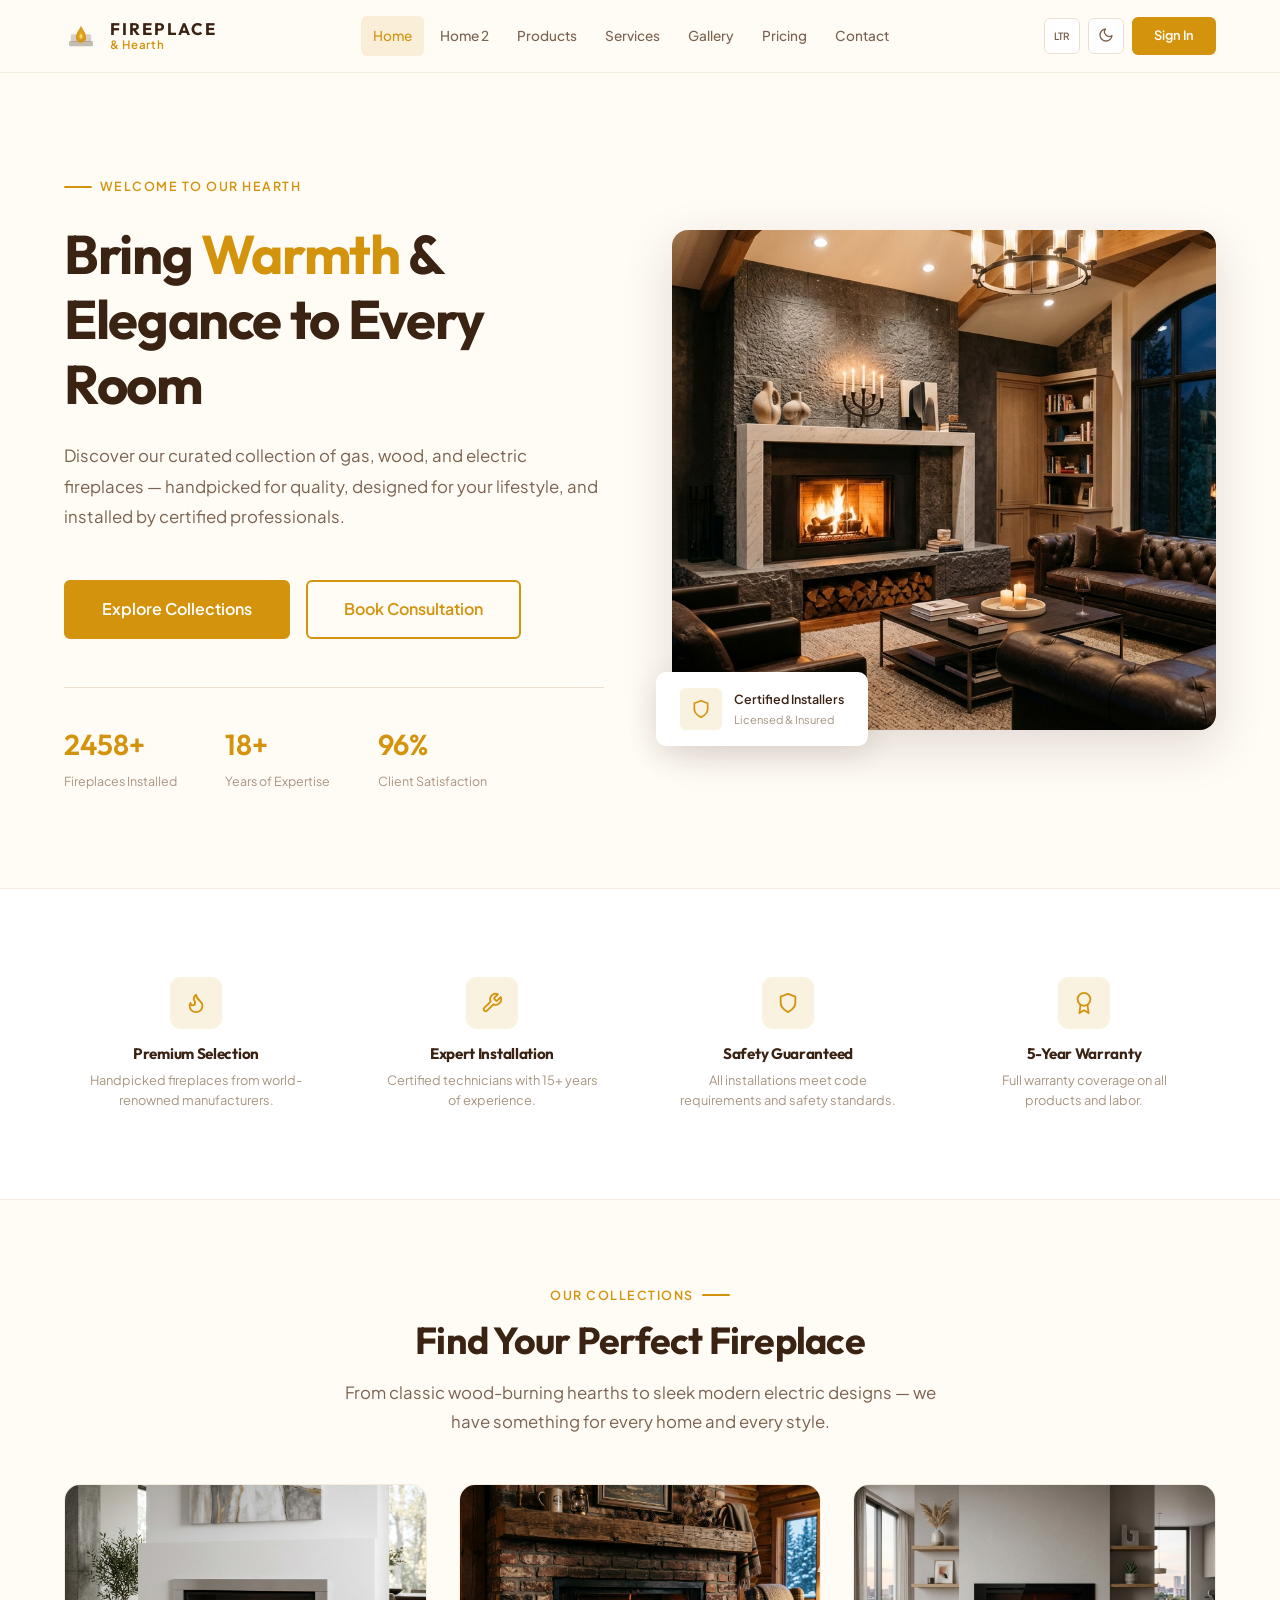
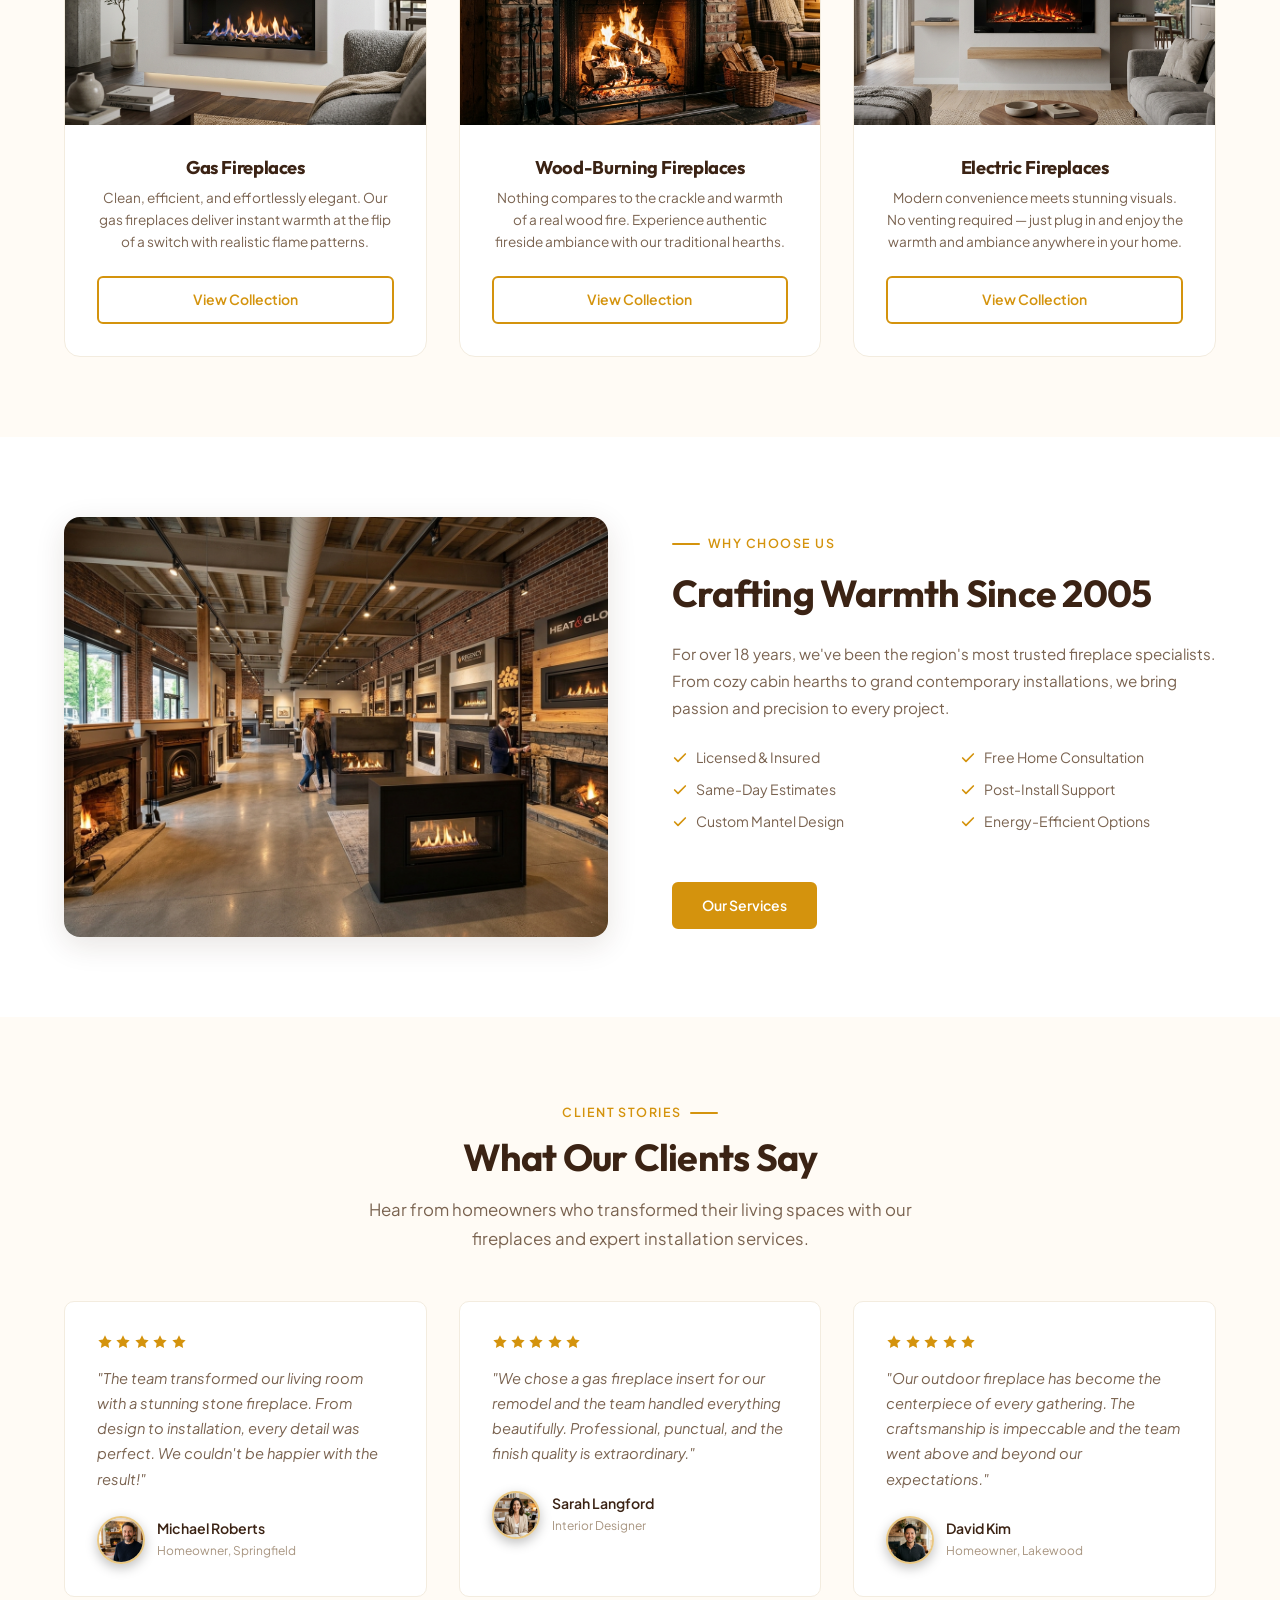
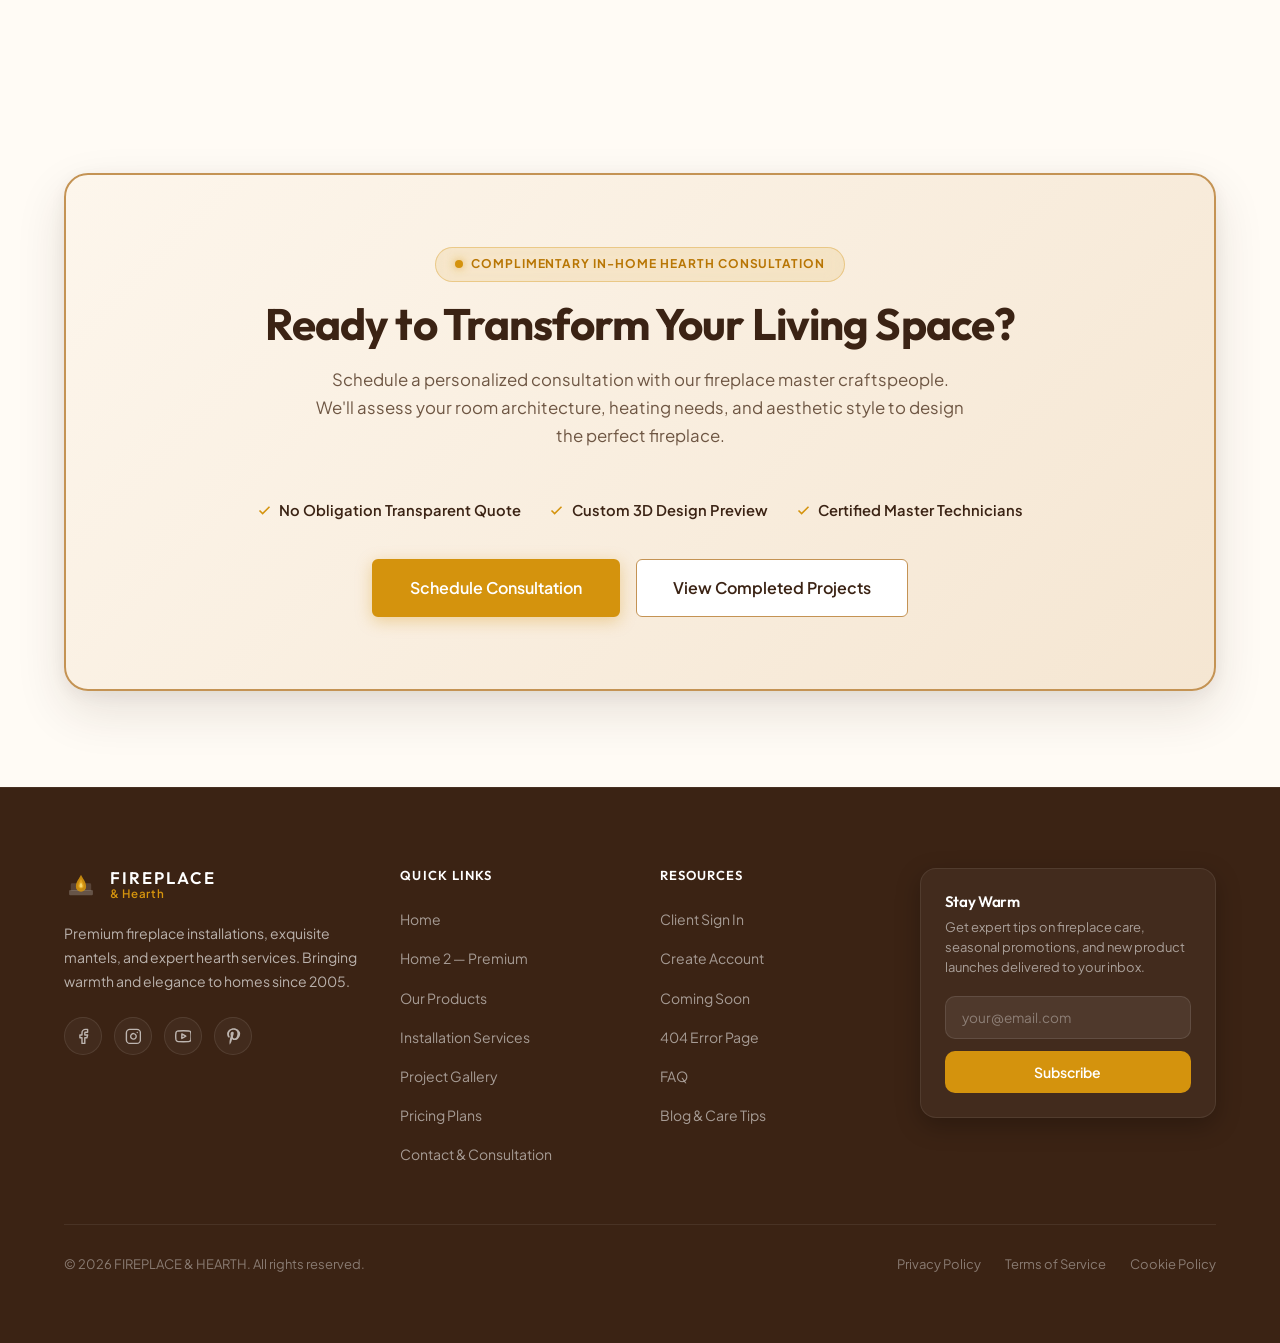
==== commit 271a59a3: "refactor: update typography to Outfit and Plus Jakarta Sans and enhance custom quote CTA components" ====
--- a/index.html
+++ b/index.html
@@ -216,14 +216,25 @@
         </div>
     </section>
 
-    <!-- ═══ CTA Banner ═══ -->
-    <section class="cta-banner">
+    <!-- ═══ CTA Banner (Floating Warm Ember Hearth Card) ═══ -->
+    <section class="cta-banner-wrapper">
         <div class="container scroll-reveal">
-            <h2>Ready to Transform Your Space?</h2>
-            <p>Schedule a free in-home consultation with our fireplace experts. We'll help you choose the perfect fireplace for your home.</p>
-            <div class="hero-btns" style="justify-content:center;">
-                <a href="contact.html" class="btn btn-primary btn-lg">Schedule Consultation</a>
-                <a href="gallery.html" class="btn btn-secondary btn-lg">View Our Work</a>
+            <div class="cta-banner cta-home-ember">
+                <div class="cta-ember-badge">
+                    <span class="cta-badge-dot"></span>
+                    Complimentary In-Home Hearth Consultation
+                </div>
+                <h2>Ready to Transform Your Living Space?</h2>
+                <p>Schedule a personalized consultation with our fireplace master craftspeople. We'll assess your room architecture, heating needs, and aesthetic style to design the perfect fireplace.</p>
+                <div class="cta-perks-list">
+                    <span class="cta-perk-item"><svg width="15" height="15" viewBox="0 0 24 24" fill="none" stroke="currentColor" stroke-width="2.5"><polyline points="20 6 9 17 4 12"/></svg> No Obligation Transparent Quote</span>
+                    <span class="cta-perk-item"><svg width="15" height="15" viewBox="0 0 24 24" fill="none" stroke="currentColor" stroke-width="2.5"><polyline points="20 6 9 17 4 12"/></svg> Custom 3D Design Preview</span>
+                    <span class="cta-perk-item"><svg width="15" height="15" viewBox="0 0 24 24" fill="none" stroke="currentColor" stroke-width="2.5"><polyline points="20 6 9 17 4 12"/></svg> Certified Master Technicians</span>
+                </div>
+                <div class="hero-btns" style="justify-content:center;">
+                    <a href="contact.html" class="btn btn-primary btn-lg">Schedule Consultation</a>
+                    <a href="gallery.html" class="btn btn-secondary btn-lg">View Completed Projects</a>
+                </div>
             </div>
         </div>
     </section>
--- a/style.css
+++ b/style.css
@@ -1,7 +1,7 @@
 /* ===== FIREPLACE & HEARTH STORE — DESIGN SYSTEM ===== */
 
 /* ─── Google Fonts ──────────────────────────────────── */
-@import url('https://fonts.googleapis.com/css2?family=Playfair+Display:wght@400;500;600;700&family=Inter:wght@300;400;500;600;700&display=swap');
+@import url('https://fonts.googleapis.com/css2?family=Outfit:wght@400;500;600;700;800&family=Plus+Jakarta+Sans:ital,wght@0,300;0,400;0,500;0,600;0,700;1,400&display=swap');
 
 /* ─── CSS Custom Properties ─────────────────────────── */
 :root {
@@ -31,10 +31,10 @@
     --clr-error: #C0392B;
     --clr-info: #2980B9;
 
-    /* Typography */
-    --ff-heading: 'Playfair Display', serif;
-    --ff-body: 'Inter', sans-serif;
-    --fw-heading: 600;
+    /* Typography — Contemporary Architectural */
+    --ff-heading: 'Outfit', -apple-system, BlinkMacSystemFont, 'Segoe UI', Roboto, sans-serif;
+    --ff-body: 'Plus Jakarta Sans', -apple-system, BlinkMacSystemFont, 'Segoe UI', Roboto, sans-serif;
+    --fw-heading: 700;
     --fw-body: 400;
     --fw-body-medium: 500;
 
@@ -142,14 +142,15 @@
 .footer-col-title,
 .footer-newsletter-title {
     font-family: var(--ff-heading);
-    font-weight: 600;
-    line-height: 1.3;
+    font-weight: 700;
+    line-height: 1.2;
     color: var(--clr-text);
-}
-
-h1 { font-size: clamp(2rem, 5vw, 3.2rem); }
-h2 { font-size: clamp(1.6rem, 4vw, 2.4rem); }
-h3 { font-size: clamp(1.2rem, 3vw, 1.6rem); }
+    letter-spacing: -0.02em;
+}
+
+h1 { font-size: clamp(2.1rem, 5vw, 3.25rem); letter-spacing: -0.025em; }
+h2 { font-size: clamp(1.65rem, 4vw, 2.35rem); letter-spacing: -0.02em; }
+h3 { font-size: clamp(1.2rem, 3vw, 1.6rem); letter-spacing: -0.015em; }
 h4 { font-size: 1.1rem; }
 
 p,
@@ -291,15 +292,33 @@
 .nav-logo {
     display: flex;
     align-items: center;
-    gap: 0.6rem;
+    gap: 0.75rem;
     text-decoration: none;
     flex-shrink: 0;
+    transition: opacity var(--transition-fast);
+}
+
+.nav-logo:hover {
+    opacity: 0.92;
 }
 
 .nav-logo-icon {
     display: flex;
     align-items: center;
+    justify-content: center;
     color: var(--clr-text);
+    flex-shrink: 0;
+}
+
+.nav-logo-icon svg {
+    width: 34px;
+    height: 34px;
+    display: block;
+    transition: transform var(--transition-fast);
+}
+
+.nav-logo:hover .nav-logo-icon svg {
+    transform: scale(1.05);
 }
 
 .nav-logo-text {
@@ -310,18 +329,21 @@
 
 .brand-top {
     font-family: var(--ff-heading);
-    font-size: 0.85rem;
-    font-weight: 600;
-    letter-spacing: 0.15em;
+    font-size: 1.05rem;
+    font-weight: 700;
+    letter-spacing: 0.12em;
     color: var(--clr-text);
+    line-height: 1.1;
 }
 
 .brand-bottom {
     font-family: var(--ff-body);
-    font-size: 0.65rem;
-    font-weight: 500;
+    font-size: 0.72rem;
+    font-weight: 600;
     color: var(--clr-primary);
-    letter-spacing: 0.05em;
+    letter-spacing: 0.06em;
+    line-height: 1.1;
+    margin-top: 1px;
 }
 
 .nav-links {
@@ -819,8 +841,12 @@
 
 .text-center { text-align: center; }
 .text-center .section-subtitle { margin: 0 auto; }
-.text-center .section-label { justify-content: center; }
-.text-center .section-label::before { display: none; }
+.text-center .section-label,
+.section-label[style*="justify-content:center"],
+.section-label[style*="justify-content: center"] { justify-content: center; }
+.text-center .section-label::before,
+.section-label[style*="justify-content:center"]::before,
+.section-label[style*="justify-content: center"]::before { display: none; }
 .text-center .section-label::after {
     content: '';
     width: 28px;
@@ -1239,95 +1265,1248 @@
     border-color: #fff;
 }
 
-/* ─── Split CTA Banner (with custom project image) ──── */
-.cta-banner.cta-banner-split {
-    padding: var(--space-3xl) 0;
+/* ─── CTA Banner Wrapper (for floating card designs) ── */
+.cta-banner-wrapper {
+    padding: var(--space-4xl) 0;
+    background: transparent;
+}
+
+/* ─── CTA 1: Home 1 Floating Ember Hearth Card ─────── */
+.cta-banner.cta-home-ember {
+    position: relative;
+    border-radius: var(--radius-xl);
+    padding: 4.5rem 2.5rem;
+    background: linear-gradient(135deg, #FDF6EC 0%, #F5E6D2 100%);
+    border: 2px solid #C49354;
+    box-shadow: 0 20px 50px rgba(59, 35, 20, 0.12), 0 4px 16px rgba(59, 35, 20, 0.06);
+    overflow: hidden;
+    text-align: center;
+}
+
+.cta-home-ember h2 {
+    color: #3B2314 !important;
+    font-size: clamp(2rem, 4vw, 2.75rem);
+    margin-bottom: var(--space-md);
+}
+
+.cta-home-ember p {
+    color: #6E5643 !important;
+    max-width: 650px;
+    margin: 0 auto var(--space-2xl);
+    font-size: 1.05rem;
+    line-height: 1.65;
+}
+
+.cta-ember-badge {
+    display: inline-flex;
+    align-items: center;
+    gap: 0.5rem;
+    padding: 0.4rem 1.15rem;
+    background: rgba(212, 147, 13, 0.12);
+    border: 1px solid rgba(212, 147, 13, 0.35);
+    border-radius: 999px;
+    font-size: 0.75rem;
+    font-weight: 700;
+    letter-spacing: 0.08em;
+    text-transform: uppercase;
+    color: #B87604;
+    margin-bottom: var(--space-md);
+    backdrop-filter: blur(8px);
+}
+
+.cta-badge-dot {
+    width: 8px;
+    height: 8px;
+    border-radius: 50%;
+    background: #D4930D;
+    box-shadow: 0 0 8px rgba(212, 147, 13, 0.7);
+    animation: ctaPulse 2s infinite;
+}
+
+@keyframes ctaPulse {
+    0%, 100% { transform: scale(1); opacity: 1; }
+    50% { transform: scale(1.3); opacity: 0.6; }
+}
+
+.cta-perks-list {
+    display: flex;
+    justify-content: center;
+    gap: 1.75rem;
+    flex-wrap: wrap;
+    margin: 0 auto 2.25rem;
+    max-width: 800px;
+}
+
+.cta-perk-item {
+    display: inline-flex;
+    align-items: center;
+    gap: 0.45rem;
+    font-size: 0.92rem;
+    color: #3B2314;
+    font-weight: 600;
+}
+
+.cta-perk-item svg {
+    color: var(--clr-primary);
+    flex-shrink: 0;
+}
+
+.cta-home-ember .btn-primary {
+    background: var(--clr-primary) !important;
+    color: #FFFFFF !important;
+    border-color: var(--clr-primary) !important;
+    font-weight: 600;
+    box-shadow: 0 4px 16px rgba(212, 147, 13, 0.35);
+}
+.cta-home-ember .btn-primary:hover {
+    background: var(--clr-primary-hover) !important;
+    border-color: var(--clr-primary-hover) !important;
+    transform: translateY(-2px);
+    box-shadow: 0 8px 24px rgba(212, 147, 13, 0.45);
+}
+
+.cta-home-ember .btn-secondary {
+    background: #FFFFFF !important;
+    border: 1.5px solid #C49354 !important;
+    color: #3B2314 !important;
+    font-weight: 600;
+}
+.cta-home-ember .btn-secondary:hover {
+    background: #FDF3E7 !important;
+    border-color: var(--clr-primary) !important;
+    color: var(--clr-primary) !important;
+    transform: translateY(-2px);
+}
+
+/* Dark Mode: Home 1 CTA */
+.dark .cta-banner.cta-home-ember {
+    background: radial-gradient(circle at 50% 0%, rgba(212, 147, 13, 0.28) 0%, transparent 65%),
+                linear-gradient(145deg, #2A180E 0%, #170E08 100%);
+    border-color: rgba(212, 147, 13, 0.38);
+    box-shadow: 0 24px 60px rgba(24, 14, 8, 0.45), inset 0 1px 0 rgba(255, 255, 255, 0.12);
+}
+.dark .cta-home-ember h2 {
+    color: #FFFFFF !important;
+}
+.dark .cta-home-ember p {
+    color: rgba(255, 255, 255, 0.85) !important;
+}
+.dark .cta-home-ember .cta-ember-badge {
+    background: rgba(212, 147, 13, 0.2);
+    border-color: rgba(212, 147, 13, 0.45);
+    color: #FCD34D;
+}
+.dark .cta-home-ember .cta-badge-dot {
+    background: #FCD34D;
+    box-shadow: 0 0 10px #FCD34D;
+}
+.dark .cta-home-ember .cta-perk-item {
+    color: rgba(255, 255, 255, 0.9);
+}
+.dark .cta-home-ember .cta-perk-item svg {
+    color: #FCD34D;
+}
+.dark .cta-home-ember .btn-primary {
+    background: var(--clr-primary) !important;
+    color: #FFFFFF !important;
+    border-color: var(--clr-primary) !important;
+    box-shadow: 0 4px 18px rgba(212, 147, 13, 0.4);
+}
+.dark .cta-home-ember .btn-primary:hover {
+    background: var(--clr-primary-hover) !important;
+    border-color: var(--clr-primary-hover) !important;
+}
+.dark .cta-home-ember .btn-secondary {
+    border-color: rgba(255, 255, 255, 0.35) !important;
+    color: #FFFFFF !important;
+    background: rgba(255, 255, 255, 0.05) !important;
+}
+.dark .cta-home-ember .btn-secondary:hover {
+    border-color: var(--clr-primary) !important;
+    color: #FFFFFF !important;
+    background: rgba(212, 147, 13, 0.2) !important;
+}
+
+/* ─── CTA 2: Home 2 Modern Architectural Showroom Split ─ */
+.cta-banner.cta-home-showroom {
+    position: relative;
+    border-radius: var(--radius-xl);
+    padding: 4rem 3.5rem;
+    background: linear-gradient(135deg, #FDF6EC 0%, #F5E6D2 100%);
+    border: 2px solid #C49354;
+    box-shadow: 0 20px 50px rgba(59, 35, 20, 0.12), 0 4px 16px rgba(59, 35, 20, 0.06);
+    overflow: hidden;
     text-align: left;
-    overflow: hidden;
-}
-
-.cta-split-inner {
-    display: flex;
-    align-items: center;
-    justify-content: space-between;
+}
+
+.cta-showroom-grid {
+    display: grid;
+    grid-template-columns: 1.2fr 0.9fr;
     gap: 3.5rem;
-}
-
-.cta-split-content {
-    flex: 1.1;
-    max-width: 580px;
-}
-
-.cta-split-content h2 {
-    color: #FFFFFF;
-    font-size: 2.25rem;
+    align-items: center;
+}
+
+.cta-showroom-badge {
+    display: inline-block;
+    padding: 0.35rem 1rem;
+    background: rgba(212, 147, 13, 0.12);
+    border: 1px solid rgba(212, 147, 13, 0.35);
+    border-radius: 999px;
+    font-size: 0.75rem;
+    font-weight: 700;
+    letter-spacing: 0.1em;
+    text-transform: uppercase;
+    color: #B87604;
+    margin-bottom: 0.85rem;
+}
+
+.cta-showroom-info h2 {
+    color: #3B2314 !important;
+    font-size: clamp(1.8rem, 3.5vw, 2.4rem);
     margin-bottom: 0.85rem;
     line-height: 1.2;
 }
 
-.cta-split-content p {
-    color: rgba(255, 255, 255, 0.9);
-    font-size: 1.05rem;
-    line-height: 1.6;
-    margin: 0 0 1.75rem 0;
-    max-width: none;
-}
-
-.cta-split-content .hero-btns {
+.cta-showroom-info p {
+    color: #6E5643 !important;
+    font-size: 1.02rem;
+    line-height: 1.65;
+    margin-bottom: 2rem;
+}
+
+.cta-showroom-info .hero-btns {
     display: flex;
     gap: 1rem;
     justify-content: flex-start;
 }
 
+.cta-home-showroom .btn-primary {
+    background: var(--clr-primary) !important;
+    color: #FFFFFF !important;
+    border-color: var(--clr-primary) !important;
+    font-weight: 600;
+    box-shadow: 0 4px 16px rgba(212, 147, 13, 0.35);
+}
+.cta-home-showroom .btn-primary:hover {
+    background: var(--clr-primary-hover) !important;
+    border-color: var(--clr-primary-hover) !important;
+    transform: translateY(-2px);
+    box-shadow: 0 8px 24px rgba(212, 147, 13, 0.45);
+}
+
+.cta-home-showroom .btn-secondary {
+    background: #FFFFFF !important;
+    border: 1.5px solid #C49354 !important;
+    color: #3B2314 !important;
+    font-weight: 600;
+}
+.cta-home-showroom .btn-secondary:hover {
+    background: #FDF3E7 !important;
+    border-color: var(--clr-primary) !important;
+    color: var(--clr-primary) !important;
+    transform: translateY(-2px);
+}
+
+.cta-showroom-card {
+    background: #FFFFFF;
+    border: 1.5px solid #D8BE9E;
+    border-radius: var(--radius-lg);
+    padding: 2rem;
+    box-shadow: 0 12px 32px rgba(59, 35, 20, 0.08);
+}
+
+.cta-showroom-card-header {
+    border-bottom: 1px solid #F0E6D8;
+    padding-bottom: 1rem;
+    margin-bottom: 1.25rem;
+}
+
+.cta-live-pill {
+    display: inline-flex;
+    align-items: center;
+    gap: 0.45rem;
+    font-size: 0.72rem;
+    font-weight: 600;
+    text-transform: uppercase;
+    letter-spacing: 0.08em;
+    color: #B87604;
+    background: rgba(212, 147, 13, 0.12);
+    border: 1px solid rgba(212, 147, 13, 0.35);
+    padding: 0.25rem 0.75rem;
+    border-radius: 999px;
+    margin-bottom: 0.5rem;
+}
+
+.cta-live-dot {
+    width: 6px;
+    height: 6px;
+    border-radius: 50%;
+    background: #D4930D;
+    box-shadow: 0 0 8px rgba(212, 147, 13, 0.7);
+    animation: ctaPulse 1.8s infinite;
+}
+
+.cta-showroom-card-header h4 {
+    color: #3B2314;
+    font-size: 1.15rem;
+    margin-top: 0.35rem;
+}
+
+.cta-showroom-details {
+    list-style: none;
+    display: flex;
+    flex-direction: column;
+    gap: 0.85rem;
+    margin-bottom: 1.25rem;
+}
+
+.cta-showroom-details li {
+    display: flex;
+    align-items: center;
+    gap: 0.75rem;
+    color: #4A3525;
+    font-size: 0.88rem;
+    font-weight: 500;
+}
+
+.cta-showroom-details li svg {
+    color: var(--clr-primary);
+    flex-shrink: 0;
+}
+
+.cta-showroom-card-footer {
+    border-top: 1px solid #F0E6D8;
+    padding-top: 0.85rem;
+    font-size: 0.78rem;
+    color: #7A6350;
+    font-weight: 500;
+    display: flex;
+    align-items: center;
+}
+
+.cta-showroom-card-footer i {
+    color: var(--clr-primary);
+    margin-right: 0.45rem;
+    font-size: 0.9rem;
+}
+
+.dark .cta-showroom-card-footer i {
+    color: #FCD34D;
+}
+
+[dir="rtl"] .cta-showroom-card-footer i {
+    margin-right: 0;
+    margin-left: 0.45rem;
+}
+
+/* Dark Mode: Home 2 Showroom CTA */
+.dark .cta-banner.cta-home-showroom {
+    background: linear-gradient(135deg, #1C1510 0%, #2A1F18 100%);
+    border-color: rgba(212, 147, 13, 0.3);
+    box-shadow: 0 24px 60px rgba(0, 0, 0, 0.4);
+}
+.dark .cta-showroom-badge {
+    background: rgba(212, 147, 13, 0.18);
+    border-color: rgba(212, 147, 13, 0.4);
+    color: #FCD34D;
+}
+.dark .cta-showroom-info h2 {
+    color: #FFFFFF !important;
+}
+.dark .cta-showroom-info p {
+    color: rgba(255, 255, 255, 0.82) !important;
+}
+.dark .cta-home-showroom .btn-secondary {
+    border-color: rgba(255, 255, 255, 0.35) !important;
+    color: #FFFFFF !important;
+    background: rgba(255, 255, 255, 0.05) !important;
+}
+.dark .cta-home-showroom .btn-secondary:hover {
+    border-color: var(--clr-primary) !important;
+    color: #FFFFFF !important;
+    background: rgba(212, 147, 13, 0.2) !important;
+}
+.dark .cta-showroom-card {
+    background: rgba(255, 255, 255, 0.04);
+    border-color: rgba(255, 255, 255, 0.1);
+    box-shadow: 0 16px 40px rgba(0, 0, 0, 0.35);
+}
+.dark .cta-showroom-card-header {
+    border-bottom-color: rgba(255, 255, 255, 0.1);
+}
+.dark .cta-showroom-card-header h4 {
+    color: #FFFFFF;
+}
+.dark .cta-live-pill {
+    background: rgba(212, 147, 13, 0.2);
+    border-color: rgba(212, 147, 13, 0.45);
+    color: #FCD34D;
+}
+.dark .cta-live-dot {
+    background: #FCD34D;
+    box-shadow: 0 0 8px rgba(252, 211, 77, 0.85);
+}
+.dark .cta-showroom-details li {
+    color: rgba(255, 255, 255, 0.85);
+}
+.dark .cta-showroom-details li svg {
+    color: #FCD34D;
+}
+.dark .cta-showroom-card-footer {
+    border-top-color: rgba(255, 255, 255, 0.08);
+    color: rgba(255, 255, 255, 0.6);
+}
+
+[dir="rtl"] .cta-banner.cta-home-showroom {
+    text-align: right;
+}
+[dir="rtl"] .cta-showroom-info .hero-btns {
+    justify-content: flex-start;
+}
+
+/* ─── CTA 3: Products Page Hearth Concierge Matchmaker ── */
+.cta-banner.cta-products-concierge {
+    position: relative;
+    border-radius: var(--radius-xl);
+    padding: 4rem 3.5rem;
+    background: linear-gradient(135deg, #FDF6EC 0%, #F5E6D2 100%);
+    border: 2px solid #C49354;
+    box-shadow: 0 20px 50px rgba(59, 35, 20, 0.12), 0 4px 16px rgba(59, 35, 20, 0.06);
+    overflow: hidden;
+    text-align: left;
+}
+
+.cta-concierge-grid {
+    display: grid;
+    grid-template-columns: 1.1fr 1fr;
+    gap: 3.5rem;
+    align-items: center;
+}
+
+.cta-concierge-tag {
+    display: inline-block;
+    padding: 0.35rem 1rem;
+    background: rgba(212, 147, 13, 0.12);
+    border: 1px solid rgba(212, 147, 13, 0.35);
+    border-radius: 999px;
+    font-size: 0.75rem;
+    font-weight: 700;
+    letter-spacing: 0.08em;
+    text-transform: uppercase;
+    color: #B87604;
+    margin-bottom: 0.85rem;
+}
+
+.cta-concierge-text h2 {
+    color: #3B2314 !important;
+    font-size: clamp(1.8rem, 3.5vw, 2.35rem);
+    margin-bottom: 0.85rem;
+    line-height: 1.25;
+}
+
+.cta-concierge-text p {
+    color: #6E5643 !important;
+    font-size: 1.02rem;
+    line-height: 1.65;
+    margin-bottom: 2rem;
+}
+
+.cta-concierge-text .hero-btns {
+    display: flex;
+    gap: 1rem;
+    justify-content: flex-start;
+}
+
+.cta-products-concierge .btn-primary {
+    background: var(--clr-primary) !important;
+    color: #FFFFFF !important;
+    border-color: var(--clr-primary) !important;
+    font-weight: 600;
+    box-shadow: 0 4px 16px rgba(212, 147, 13, 0.35);
+}
+.cta-products-concierge .btn-primary:hover {
+    background: var(--clr-primary-hover) !important;
+    border-color: var(--clr-primary-hover) !important;
+    transform: translateY(-2px);
+    box-shadow: 0 8px 24px rgba(212, 147, 13, 0.45);
+}
+
+.cta-products-concierge .btn-secondary {
+    background: #FFFFFF !important;
+    border: 1.5px solid #C49354 !important;
+    color: #3B2314 !important;
+    font-weight: 600;
+}
+.cta-products-concierge .btn-secondary:hover {
+    background: #FDF3E7 !important;
+    border-color: var(--clr-primary) !important;
+    color: var(--clr-primary) !important;
+    transform: translateY(-2px);
+}
+
+.cta-concierge-cards {
+    display: flex;
+    flex-direction: column;
+    gap: 1rem;
+}
+
+.cta-mini-card {
+    display: flex;
+    align-items: center;
+    gap: 1.25rem;
+    padding: 1.15rem 1.35rem;
+    background: #FFFFFF;
+    border: 1.5px solid #D8BE9E;
+    border-radius: var(--radius-md);
+    box-shadow: 0 4px 16px rgba(59, 35, 20, 0.06);
+    transition: var(--transition-base);
+}
+
+.cta-mini-card:hover {
+    background: #FFFFFF;
+    border-color: var(--clr-primary);
+    transform: translateX(4px);
+    box-shadow: 0 8px 24px rgba(212, 147, 13, 0.16);
+}
+
+[dir="rtl"] .cta-mini-card:hover {
+    transform: translateX(-4px);
+}
+
+.cta-mini-card-icon {
+    width: 2.75rem;
+    height: 2.75rem;
+    display: flex;
+    align-items: center;
+    justify-content: center;
+    border-radius: var(--radius-sm);
+    background: rgba(212, 147, 13, 0.14);
+    color: #B87604;
+    flex-shrink: 0;
+}
+
+.cta-mini-card-content h4 {
+    color: #3B2314;
+    font-size: 0.98rem;
+    font-weight: 600;
+    margin-bottom: 0.2rem;
+}
+
+.cta-mini-card-content p {
+    color: #7A6350 !important;
+    font-size: 0.84rem;
+    line-height: 1.45;
+    margin: 0 !important;
+}
+
+/* Dark Mode: Products Concierge CTA */
+.dark .cta-banner.cta-products-concierge {
+    background: linear-gradient(135deg, #3A2314 0%, #25160C 100%);
+    border-color: rgba(212, 147, 13, 0.3);
+    box-shadow: 0 24px 60px rgba(0, 0, 0, 0.35);
+}
+.dark .cta-concierge-tag {
+    background: rgba(212, 147, 13, 0.2);
+    border-color: rgba(212, 147, 13, 0.45);
+    color: #FCD34D;
+}
+.dark .cta-concierge-text h2 {
+    color: #FFFFFF !important;
+}
+.dark .cta-concierge-text p {
+    color: rgba(255, 255, 255, 0.85) !important;
+}
+.dark .cta-products-concierge .btn-secondary {
+    border-color: rgba(255, 255, 255, 0.35) !important;
+    color: #FFFFFF !important;
+    background: rgba(255, 255, 255, 0.05) !important;
+}
+.dark .cta-products-concierge .btn-secondary:hover {
+    border-color: var(--clr-primary) !important;
+    color: #FFFFFF !important;
+    background: rgba(212, 147, 13, 0.2) !important;
+}
+.dark .cta-mini-card {
+    background: rgba(255, 255, 255, 0.05);
+    border-color: rgba(255, 255, 255, 0.1);
+    box-shadow: none;
+}
+.dark .cta-mini-card:hover {
+    background: rgba(255, 255, 255, 0.09);
+    border-color: rgba(212, 147, 13, 0.5);
+    box-shadow: none;
+}
+.dark .cta-mini-card-icon {
+    background: rgba(212, 147, 13, 0.18);
+    color: #FCD34D;
+}
+.dark .cta-mini-card-content h4 {
+    color: #FFFFFF;
+}
+.dark .cta-mini-card-content p {
+    color: rgba(255, 255, 255, 0.72) !important;
+}
+
+[dir="rtl"] .cta-banner.cta-products-concierge {
+    text-align: right;
+}
+[dir="rtl"] .cta-concierge-text .hero-btns {
+    justify-content: flex-start;
+}
+
+/* ─── CTA 4: Services Page Certified Guarantee ────────── */
+.cta-banner.cta-services-guarantee {
+    position: relative;
+    border-radius: var(--radius-xl);
+    padding: 4.5rem 3rem;
+    background: linear-gradient(135deg, #FDF6EC 0%, #F5E6D2 100%);
+    border: 2px solid #C49354;
+    box-shadow: 0 20px 50px rgba(59, 35, 20, 0.12), 0 4px 16px rgba(59, 35, 20, 0.06);
+    text-align: center;
+    overflow: hidden;
+}
+
+.cta-guarantee-badge {
+    display: inline-block;
+    padding: 0.35rem 1.15rem;
+    background: rgba(212, 147, 13, 0.12);
+    border: 1px solid rgba(212, 147, 13, 0.35);
+    border-radius: 999px;
+    font-size: 0.75rem;
+    font-weight: 700;
+    letter-spacing: 0.1em;
+    text-transform: uppercase;
+    color: #B87604;
+    margin-bottom: 0.85rem;
+    backdrop-filter: blur(8px);
+}
+
+.cta-guarantee-header h2 {
+    color: #3B2314 !important;
+    font-size: clamp(1.9rem, 4vw, 2.6rem);
+    margin-bottom: 0.85rem;
+}
+
+.cta-guarantee-header p {
+    color: #6E5643 !important;
+    font-size: 1.05rem;
+    line-height: 1.65;
+    max-width: 680px;
+    margin: 0 auto;
+}
+
+.cta-services-guarantee .btn-primary {
+    background: var(--clr-primary) !important;
+    color: #FFFFFF !important;
+    border-color: var(--clr-primary) !important;
+    font-weight: 600;
+    box-shadow: 0 4px 16px rgba(212, 147, 13, 0.35);
+}
+.cta-services-guarantee .btn-primary:hover {
+    background: var(--clr-primary-hover) !important;
+    border-color: var(--clr-primary-hover) !important;
+    transform: translateY(-2px);
+    box-shadow: 0 8px 24px rgba(212, 147, 13, 0.45);
+}
+
+.cta-services-guarantee .btn-secondary {
+    background: #FFFFFF !important;
+    border: 1.5px solid #C49354 !important;
+    color: #3B2314 !important;
+    font-weight: 600;
+}
+.cta-services-guarantee .btn-secondary:hover {
+    background: #FDF3E7 !important;
+    border-color: var(--clr-primary) !important;
+    color: var(--clr-primary) !important;
+    transform: translateY(-2px);
+}
+
+.cta-stats-row {
+    display: grid;
+    grid-template-columns: repeat(3, 1fr);
+    gap: 1.5rem;
+    max-width: 860px;
+    margin: 2.75rem auto 0;
+}
+
+.cta-stat-box {
+    background: #FFFFFF;
+    border: 1.5px solid #D8BE9E;
+    border-radius: var(--radius-md);
+    padding: 1.35rem 1rem;
+    text-align: center;
+    box-shadow: 0 4px 16px rgba(59, 35, 20, 0.06);
+    transition: var(--transition-base);
+}
+
+.cta-stat-box:hover {
+    background: #FFFFFF;
+    border-color: var(--clr-primary);
+    transform: translateY(-2px);
+    box-shadow: 0 8px 24px rgba(212, 147, 13, 0.16);
+}
+
+.cta-stat-number {
+    font-family: var(--ff-heading);
+    font-size: 1.85rem;
+    font-weight: 700;
+    color: var(--clr-primary);
+    line-height: 1.1;
+    margin-bottom: 0.35rem;
+}
+
+.cta-stat-label {
+    font-size: 0.8rem;
+    color: #6E5643;
+    font-weight: 600;
+}
+
+/* Dark Mode: Services Guarantee CTA */
+.dark .cta-banner.cta-services-guarantee {
+    background: linear-gradient(135deg, #1F1711 0%, #2E2117 100%);
+    border-color: rgba(212, 147, 13, 0.35);
+    box-shadow: 0 24px 60px rgba(0, 0, 0, 0.4);
+}
+.dark .cta-guarantee-badge {
+    background: rgba(212, 147, 13, 0.2);
+    border-color: rgba(212, 147, 13, 0.45);
+    color: #FCD34D;
+}
+.dark .cta-guarantee-header h2 {
+    color: #FFFFFF !important;
+}
+.dark .cta-guarantee-header p {
+    color: rgba(255, 255, 255, 0.85) !important;
+}
+.dark .cta-services-guarantee .btn-secondary {
+    border-color: rgba(255, 255, 255, 0.35) !important;
+    color: #FFFFFF !important;
+    background: rgba(255, 255, 255, 0.05) !important;
+}
+.dark .cta-services-guarantee .btn-secondary:hover {
+    border-color: var(--clr-primary) !important;
+    color: #FFFFFF !important;
+    background: rgba(212, 147, 13, 0.2) !important;
+}
+.dark .cta-stat-box {
+    background: rgba(212, 147, 13, 0.08);
+    border-color: rgba(212, 147, 13, 0.22);
+    box-shadow: none;
+}
+.dark .cta-stat-box:hover {
+    background: rgba(212, 147, 13, 0.15);
+    border-color: rgba(212, 147, 13, 0.45);
+    box-shadow: none;
+}
+.dark .cta-stat-number {
+    color: #FCD34D;
+}
+.dark .cta-stat-label {
+    color: rgba(255, 255, 255, 0.75);
+}
+
+/* ─── CTA 5: Gallery Page 3D Room Mockup Studio ───────── */
+.cta-banner.cta-gallery-mockup {
+    position: relative;
+    border-radius: var(--radius-xl);
+    padding: 4.5rem 3rem;
+    background: linear-gradient(135deg, #FDF6EC 0%, #F5E6D2 100%);
+    border: 2px solid #C49354;
+    box-shadow: 0 20px 50px rgba(59, 35, 20, 0.12), 0 4px 16px rgba(59, 35, 20, 0.06);
+    text-align: center;
+}
+
+.cta-mockup-badge {
+    display: inline-block;
+    padding: 0.35rem 1.1rem;
+    background: rgba(212, 147, 13, 0.12);
+    border: 1px solid rgba(212, 147, 13, 0.35);
+    border-radius: 999px;
+    font-size: 0.75rem;
+    font-weight: 700;
+    letter-spacing: 0.08em;
+    text-transform: uppercase;
+    color: #B87604;
+    margin-bottom: 0.85rem;
+}
+
+.cta-gallery-mockup h2 {
+    color: #3B2314 !important;
+    font-size: clamp(1.9rem, 4vw, 2.5rem);
+    margin-bottom: 0.85rem;
+}
+
+.cta-gallery-mockup p {
+    color: #6E5643 !important;
+    font-size: 1.05rem;
+    line-height: 1.65;
+    max-width: 720px;
+    margin: 0 auto 2.25rem;
+}
+
+.cta-mockup-steps {
+    display: flex;
+    align-items: center;
+    justify-content: center;
+    gap: 1.5rem;
+    max-width: 680px;
+    margin: 0 auto;
+}
+
+.cta-step-item {
+    display: flex;
+    align-items: center;
+    gap: 0.65rem;
+    font-size: 0.88rem;
+    font-weight: 600;
+}
+
+.cta-step-num {
+    width: 2.15rem;
+    height: 2.15rem;
+    border-radius: 50%;
+    background: var(--clr-primary);
+    color: #FFFFFF;
+    display: flex;
+    align-items: center;
+    justify-content: center;
+    font-size: 0.85rem;
+    font-weight: 700;
+    flex-shrink: 0;
+    box-shadow: 0 2px 8px rgba(212, 147, 13, 0.35);
+}
+
+.cta-gallery-mockup .cta-step-text {
+    color: #3B2314;
+    font-weight: 600;
+}
+
+.cta-gallery-mockup .cta-step-divider {
+    flex: 1;
+    height: 2px;
+    border-top: 2px dashed #C49354;
+    min-width: 30px;
+}
+
+.cta-gallery-mockup .btn-primary {
+    background: var(--clr-primary) !important;
+    color: #FFFFFF !important;
+    border-color: var(--clr-primary) !important;
+    font-weight: 600;
+    box-shadow: 0 4px 16px rgba(212, 147, 13, 0.35);
+}
+.cta-gallery-mockup .btn-primary:hover {
+    background: var(--clr-primary-hover) !important;
+    border-color: var(--clr-primary-hover) !important;
+    transform: translateY(-2px);
+    box-shadow: 0 8px 24px rgba(212, 147, 13, 0.45);
+}
+
+.cta-gallery-mockup .btn-secondary {
+    background: #FFFFFF !important;
+    border: 1.5px solid #C49354 !important;
+    color: #3B2314 !important;
+    font-weight: 600;
+}
+.cta-gallery-mockup .btn-secondary:hover {
+    background: #FDF3E7 !important;
+    border-color: var(--clr-primary) !important;
+    color: var(--clr-primary) !important;
+    transform: translateY(-2px);
+}
+
+/* Dark Mode: Gallery Mockup CTA */
+.dark .cta-banner.cta-gallery-mockup {
+    background: linear-gradient(135deg, #2A1F18 0%, #1F1712 100%);
+    border-color: rgba(212, 147, 13, 0.3);
+    box-shadow: 0 20px 50px rgba(0, 0, 0, 0.35);
+}
+.dark .cta-mockup-badge {
+    background: rgba(212, 147, 13, 0.2);
+    border-color: rgba(212, 147, 13, 0.45);
+    color: #FCD34D;
+}
+.dark .cta-gallery-mockup h2 {
+    color: #FFFFFF !important;
+}
+.dark .cta-gallery-mockup p {
+    color: rgba(255, 255, 255, 0.85) !important;
+}
+.dark .cta-gallery-mockup .cta-step-text {
+    color: rgba(255, 255, 255, 0.9);
+}
+.dark .cta-gallery-mockup .cta-step-divider {
+    border-top-color: rgba(255, 255, 255, 0.2);
+}
+.dark .cta-gallery-mockup .btn-secondary {
+    border-color: rgba(255, 255, 255, 0.35) !important;
+    color: #FFFFFF !important;
+    background: rgba(255, 255, 255, 0.05) !important;
+}
+.dark .cta-gallery-mockup .btn-secondary:hover {
+    border-color: var(--clr-primary) !important;
+    color: #FFFFFF !important;
+    background: rgba(212, 147, 13, 0.2) !important;
+}
+
+/* ─── Responsive for all CTA Variants ───────────────── */
+@media (max-width: 992px) {
+    .cta-showroom-grid,
+    .cta-concierge-grid {
+        grid-template-columns: 1fr;
+        gap: 2.5rem;
+        text-align: center;
+    }
+    .cta-showroom-info .hero-btns,
+    .cta-concierge-text .hero-btns {
+        justify-content: center;
+    }
+    .cta-banner.cta-home-showroom,
+    .cta-banner.cta-products-concierge {
+        padding: 3rem 2rem;
+        text-align: center;
+    }
+    .cta-stats-row {
+        grid-template-columns: repeat(3, 1fr);
+        gap: 1rem;
+    }
+}
+
+@media (max-width: 600px) {
+    .cta-banner-wrapper {
+        padding: var(--space-2xl) 0;
+    }
+    .cta-banner.cta-home-ember,
+    .cta-banner.cta-home-showroom,
+    .cta-banner.cta-products-concierge,
+    .cta-banner.cta-services-guarantee,
+    .cta-banner.cta-gallery-mockup,
+    .cta-banner.cta-banner-split {
+        padding: 2.5rem 1.25rem;
+        border-radius: var(--radius-lg);
+    }
+    .cta-perks-list {
+        flex-direction: column;
+        align-items: center;
+        gap: 0.6rem;
+    }
+    .cta-mockup-steps {
+        flex-direction: column;
+        gap: 1rem;
+    }
+    .cta-step-divider {
+        display: none;
+    }
+    .cta-stats-row {
+        grid-template-columns: 1fr;
+        gap: 0.75rem;
+        max-width: 360px;
+        margin: 1.75rem auto 0;
+    }
+    .cta-stat-number {
+        font-size: 1.5rem;
+    }
+}
+
+/* ─── Split CTA Banner (Architectural Showcase with Image) ──── */
+.cta-banner.cta-banner-split {
+    position: relative;
+    border-radius: var(--radius-xl);
+    padding: 4rem 3.5rem;
+    background: linear-gradient(135deg, #FDF6EC 0%, #F5E6D2 100%);
+    border: 2px solid #C49354;
+    box-shadow: 0 20px 50px rgba(59, 35, 20, 0.12), 0 4px 16px rgba(59, 35, 20, 0.06);
+    overflow: hidden;
+    text-align: left;
+}
+
+.cta-split-inner {
+    display: grid;
+    grid-template-columns: 1.15fr 1fr;
+    gap: 3.5rem;
+    align-items: center;
+}
+
+.cta-split-badge {
+    display: inline-flex;
+    align-items: center;
+    gap: 0.5rem;
+    padding: 0.38rem 1.15rem;
+    background: rgba(212, 147, 13, 0.12);
+    border: 1px solid rgba(212, 147, 13, 0.35);
+    border-radius: 999px;
+    font-size: 0.75rem;
+    font-weight: 700;
+    letter-spacing: 0.08em;
+    text-transform: uppercase;
+    color: #B87604;
+    margin-bottom: 0.85rem;
+}
+
+.cta-split-content h2 {
+    color: #3B2314 !important;
+    font-size: clamp(1.85rem, 3.5vw, 2.4rem);
+    margin-bottom: 0.85rem;
+    line-height: 1.2;
+}
+
+.cta-split-content p {
+    color: #6E5643 !important;
+    font-size: 1.02rem;
+    line-height: 1.65;
+    margin: 0 0 1.5rem 0;
+    max-width: none;
+}
+
+.cta-split-perks {
+    display: flex;
+    flex-direction: column;
+    gap: 0.75rem;
+    margin-bottom: 2rem;
+}
+
+.cta-split-perk {
+    display: flex;
+    align-items: center;
+    gap: 0.65rem;
+    font-size: 0.92rem;
+    color: #3B2314;
+}
+
+.cta-split-perk strong {
+    color: #2A1810;
+    font-weight: 700;
+}
+
+.cta-split-perk svg {
+    color: var(--clr-primary);
+    flex-shrink: 0;
+}
+
+.cta-split-content .hero-btns {
+    display: flex;
+    gap: 1rem;
+    justify-content: flex-start;
+    flex-wrap: wrap;
+}
+
+.cta-banner-split .btn-primary {
+    background: var(--clr-primary) !important;
+    color: #FFFFFF !important;
+    border-color: var(--clr-primary) !important;
+    font-weight: 600;
+    box-shadow: 0 4px 16px rgba(212, 147, 13, 0.35);
+}
+.cta-banner-split .btn-primary:hover {
+    background: var(--clr-primary-hover) !important;
+    border-color: var(--clr-primary-hover) !important;
+    transform: translateY(-2px);
+    box-shadow: 0 8px 24px rgba(212, 147, 13, 0.45);
+}
+
+.cta-banner-split .btn-secondary {
+    background: #FFFFFF !important;
+    border: 1.5px solid #C49354 !important;
+    color: #3B2314 !important;
+    font-weight: 600;
+    display: inline-flex;
+    align-items: center;
+    gap: 0.5rem;
+}
+.cta-banner-split .btn-secondary:hover {
+    background: #FDF3E7 !important;
+    border-color: var(--clr-primary) !important;
+    color: var(--clr-primary) !important;
+    transform: translateY(-2px);
+}
+
+/* ─── Media Showcase Frame with Floating Badges ─── */
 .cta-split-media {
-    flex: 0.9;
-    max-width: 480px;
+    position: relative;
     width: 100%;
+    height: 100%;
+    display: flex;
+}
+
+.cta-split-card {
+    position: relative;
+    width: 100%;
+    height: 100%;
+    min-height: 380px;
+    border-radius: var(--radius-lg);
+    overflow: hidden;
+    box-shadow: 0 20px 45px rgba(59, 35, 20, 0.16);
+    border: 2px solid #D8BE9E;
+    transition: transform var(--transition-base), box-shadow var(--transition-base);
+}
+
+.cta-split-card:hover {
+    transform: translateY(-4px);
+    box-shadow: 0 26px 55px rgba(59, 35, 20, 0.22);
+    border-color: var(--clr-primary);
 }
 
 .cta-split-img {
     width: 100%;
-    height: 320px;
+    height: 100%;
+    min-height: 380px;
     object-fit: cover;
-    border-radius: var(--radius-lg);
-    box-shadow: 0 20px 45px rgba(0, 0, 0, 0.35), 0 0 0 1px rgba(255, 255, 255, 0.25);
-    transition: transform var(--transition-base), box-shadow var(--transition-base);
     display: block;
-}
-
-.cta-split-img:hover {
-    transform: translateY(-4px) scale(1.02);
-    box-shadow: 0 26px 55px rgba(0, 0, 0, 0.45), 0 0 0 1px rgba(255, 255, 255, 0.4);
+    transition: transform 0.6s ease;
+}
+
+.cta-split-card:hover .cta-split-img {
+    transform: scale(1.04);
+}
+
+.cta-split-tag-top {
+    position: absolute;
+    top: 1rem;
+    left: 1rem;
+    display: inline-flex;
+    align-items: center;
+    gap: 0.45rem;
+    padding: 0.35rem 0.85rem;
+    background: rgba(255, 255, 255, 0.92);
+    backdrop-filter: blur(10px);
+    -webkit-backdrop-filter: blur(10px);
+    border-radius: 999px;
+    font-size: 0.72rem;
+    font-weight: 700;
+    letter-spacing: 0.08em;
+    text-transform: uppercase;
+    color: #3B2314;
+    border: 1px solid rgba(212, 147, 13, 0.45);
+    box-shadow: 0 4px 14px rgba(0, 0, 0, 0.12);
+}
+
+.cta-split-caption {
+    position: absolute;
+    bottom: 1rem;
+    left: 1rem;
+    right: 1rem;
+    padding: 0.85rem 1.15rem;
+    background: rgba(255, 255, 255, 0.94);
+    backdrop-filter: blur(12px);
+    -webkit-backdrop-filter: blur(12px);
+    border-radius: var(--radius-md);
+    border: 1px solid rgba(212, 147, 13, 0.35);
+    box-shadow: 0 10px 24px rgba(0, 0, 0, 0.12);
+}
+
+.cta-caption-title {
+    font-weight: 700;
+    font-size: 0.92rem;
+    color: #3B2314;
+    line-height: 1.25;
+}
+
+.cta-caption-sub {
+    font-size: 0.78rem;
+    color: #7A6350;
+    margin-top: 0.2rem;
+}
+
+/* ─── Dark Mode: Pricing Showcase CTA ─── */
+.dark .cta-banner.cta-banner-split {
+    background: radial-gradient(circle at 85% 40%, rgba(212, 147, 13, 0.12) 0%, transparent 60%),
+                linear-gradient(135deg, #241810 0%, #170E08 100%);
+    border: 1px solid rgba(212, 147, 13, 0.35);
+    box-shadow: 0 24px 60px rgba(0, 0, 0, 0.5);
+}
+.dark .cta-split-badge {
+    background: rgba(212, 147, 13, 0.2);
+    border-color: rgba(212, 147, 13, 0.45);
+    color: #FCD34D;
+}
+.dark .cta-split-content h2 {
+    color: #FFFFFF !important;
+}
+.dark .cta-split-content p {
+    color: rgba(255, 255, 255, 0.85) !important;
+}
+.dark .cta-split-perk {
+    color: rgba(255, 255, 255, 0.88);
+}
+.dark .cta-split-perk strong {
+    color: #FFFFFF;
+}
+.dark .cta-split-perk svg {
+    color: #FCD34D;
+}
+.dark .cta-banner-split .btn-secondary {
+    border-color: rgba(255, 255, 255, 0.35) !important;
+    color: #FFFFFF !important;
+    background: rgba(255, 255, 255, 0.05) !important;
+}
+.dark .cta-banner-split .btn-secondary:hover {
+    border-color: var(--clr-primary) !important;
+    color: #FFFFFF !important;
+    background: rgba(212, 147, 13, 0.2) !important;
+}
+.dark .cta-split-card {
+    border-color: rgba(212, 147, 13, 0.3);
+    box-shadow: 0 20px 50px rgba(0, 0, 0, 0.6);
+}
+.dark .cta-split-tag-top {
+    background: rgba(28, 21, 16, 0.88);
+    color: #FCD34D;
+    border-color: rgba(212, 147, 13, 0.45);
+}
+.dark .cta-split-caption {
+    background: rgba(28, 21, 16, 0.92);
+    border-color: rgba(212, 147, 13, 0.35);
+}
+.dark .cta-caption-title {
+    color: #FFFFFF;
+}
+.dark .cta-caption-sub {
+    color: rgba(255, 255, 255, 0.7);
+}
+.dark .cta-badge-dot {
+    background: #FCD34D;
+    box-shadow: 0 0 10px #FCD34D;
 }
 
 [dir="rtl"] .cta-banner.cta-banner-split {
     text-align: right;
 }
-
 [dir="rtl"] .cta-split-content .hero-btns {
     justify-content: flex-start;
 }
-
-@media (max-width: 900px) {
+[dir="rtl"] .cta-split-tag-top {
+    left: auto;
+    right: 1rem;
+}
+
+@media (max-width: 992px) {
     .cta-split-inner {
-        flex-direction: column-reverse;
+        grid-template-columns: 1fr;
+        gap: 2.5rem;
         text-align: center;
-        gap: 2rem;
     }
     .cta-banner.cta-banner-split {
+        padding: 3rem 2rem;
         text-align: center;
     }
-    .cta-split-content {
-        max-width: 100%;
+    .cta-split-perks {
+        align-items: center;
     }
     .cta-split-content .hero-btns {
         justify-content: center;
     }
     .cta-split-media {
-        max-width: 420px;
+        max-width: 520px;
+        margin: 0 auto;
+        height: auto;
+    }
+    .cta-split-card {
+        min-height: auto;
     }
     .cta-split-img {
-        height: 260px;
+        height: 280px;
+        min-height: auto;
     }
 }
 
@@ -1567,12 +2746,22 @@
 .selector-card-top {
     display: flex;
     align-items: center;
-    gap: 0.35rem;
+    gap: 0.45rem;
     margin-bottom: 0.3rem;
 }
 
 .selector-icon {
-    font-size: 0.95rem;
+    font-size: 0.88rem;
+    color: var(--clr-primary);
+    display: inline-flex;
+    align-items: center;
+    justify-content: center;
+    transition: transform var(--transition-fast), color var(--transition-fast);
+}
+
+.studio-selector-card:hover .selector-icon,
+.studio-selector-card.active .selector-icon {
+    transform: scale(1.15);
 }
 
 .selector-tag {
@@ -1611,7 +2800,7 @@
     align-items: center;
     gap: 1rem;
     flex-wrap: wrap;
-    margin-bottom: clamp(1.5rem, 2.5vw, 2.25rem);
+    margin-bottom: 0;
 }
 
 .studio-btn-primary {
@@ -1637,9 +2826,19 @@
 .studio-trust-bar {
     display: flex;
     align-items: center;
-    gap: 1rem;
-    padding-top: 1rem;
-    border-top: 1px solid var(--clr-border-light);
+    gap: 1.15rem;
+    margin-top: 1.15rem;
+    padding: 0.85rem 1.25rem;
+    background: var(--clr-surface);
+    border: 1px solid var(--clr-border-light);
+    border-radius: var(--radius-md);
+    box-shadow: var(--shadow-sm);
+}
+
+.dark .studio-trust-bar {
+    background: #1C1510;
+    border-color: rgba(212, 147, 13, 0.25);
+    box-shadow: 0 4px 20px rgba(0, 0, 0, 0.4);
 }
 
 .studio-avatars {
@@ -1672,14 +2871,36 @@
 .avatar-3 { background: #7A6350; }
 
 .avatar-badge {
-    padding: 0.2rem 0.5rem;
+    display: inline-flex;
+    align-items: center;
+    gap: 0.3rem;
+    white-space: nowrap;
+    padding: 0.28rem 0.65rem;
     border-radius: 999px;
     background: #FFF3D6;
     border: 1px solid #F5D76B;
     color: #9E6B08;
-    font-size: 0.72rem;
+    font-size: 0.75rem;
     font-weight: 700;
+    line-height: 1;
     margin-left: 12px;
+    flex-shrink: 0;
+}
+
+.avatar-badge i {
+    font-size: 0.7rem;
+    color: inherit;
+    line-height: 1;
+}
+
+.dark .avatar-badge {
+    background: rgba(212, 147, 13, 0.2);
+    border-color: rgba(212, 147, 13, 0.45);
+    color: #FCD34D;
+}
+
+.dark .avatar-ring {
+    border-color: #1C1510;
 }
 
 [dir="rtl"] .avatar-badge {
@@ -1885,16 +3106,16 @@
 /* In-Frame Caption (Bottom) */
 .studio-frame-caption {
     position: absolute;
-    bottom: 2rem;
+    bottom: 1.75rem;
     left: 2rem;
-    right: 7.5rem;
+    right: 12.5rem;
     z-index: 4;
     color: #fff;
-    max-width: 520px;
+    max-width: 480px;
 }
 
 [dir="rtl"] .studio-frame-caption {
-    left: 7.5rem;
+    left: 12.5rem;
     right: 2rem;
     text-align: right;
 }
@@ -2239,6 +3460,11 @@
     -webkit-backdrop-filter: blur(8px);
 }
 
+.page-hero .section-label::before,
+.page-hero .section-label::after {
+    display: none !important;
+}
+
 .page-hero h1 {
     font-family: var(--ff-heading);
     color: #FFFFFF;
@@ -2279,9 +3505,8 @@
     background-image: url('assets/images/banner-contact.jpg');
 }
 
-/* Glassmorphism Product & Gallery Tabs */
-.product-tabs,
-.gallery-tabs {
+/* Glassmorphism Product Tabs */
+.product-tabs {
     display: flex;
     justify-content: center;
     gap: 0.6rem;
@@ -2291,8 +3516,7 @@
     z-index: 2;
 }
 
-.product-tab,
-.gallery-tab {
+.product-tab {
     padding: 0.55rem 1.25rem;
     border: 1px solid rgba(255, 255, 255, 0.22);
     border-radius: 999px;
@@ -2307,16 +3531,14 @@
     transition: all var(--transition-fast);
 }
 
-.product-tab:hover,
-.gallery-tab:hover {
+.product-tab:hover {
     background: rgba(255, 255, 255, 0.22);
     border-color: rgba(255, 255, 255, 0.45);
     color: #FFFFFF;
     transform: translateY(-1px);
 }
 
-.product-tab.active,
-.gallery-tab.active {
+.product-tab.active {
     background: var(--clr-primary);
     color: #FFFFFF;
     border-color: var(--clr-primary);
@@ -2596,35 +3818,47 @@
 .gallery-tabs {
     display: flex;
     justify-content: center;
-    gap: 0.5rem;
-    margin-top: var(--space-xl);
+    gap: 0.75rem;
+    margin-top: 0;
+    margin-bottom: var(--space-2xl);
     flex-wrap: wrap;
 }
 
 .gallery-tab {
-    padding: 0.5rem 1.1rem;
-    border: 1px solid var(--clr-border);
-    border-radius: var(--radius-sm);
-    background: transparent;
+    padding: 0.6rem 1.4rem;
+    border: 1.5px solid var(--clr-border);
+    border-radius: 999px;
+    background: var(--clr-surface);
     color: var(--clr-text-secondary);
     font-family: var(--ff-body);
-    font-size: 0.8rem;
+    font-size: 0.85rem;
     font-weight: 600;
     cursor: pointer;
     transition: all var(--transition-fast);
-}
-.gallery-tab.active,
+    box-shadow: 0 1px 3px rgba(59, 35, 20, 0.05);
+}
+
 .gallery-tab:hover {
+    border-color: var(--clr-primary);
+    color: var(--clr-primary);
+    background: var(--clr-surface-alt);
+    transform: translateY(-2px);
+    box-shadow: var(--shadow-sm);
+}
+
+.gallery-tab.active {
     background: var(--clr-primary);
-    color: #fff;
+    color: #FFFFFF;
     border-color: var(--clr-primary);
+    box-shadow: 0 4px 14px rgba(212, 147, 13, 0.35);
+    transform: translateY(-1px);
 }
 
 .gallery-grid {
     display: grid;
     grid-template-columns: repeat(3, 1fr);
     gap: var(--space-md);
-    margin-top: var(--space-2xl);
+    margin-top: 0;
 }
 
 .gallery-item {
@@ -4156,8 +5390,10 @@
     .studio-floating-quote { top: 1.25rem; right: 1.25rem; max-width: 240px; padding: 0.6rem 0.95rem; }
     [dir="rtl"] .studio-floating-spec { left: auto; right: 1.25rem; }
     [dir="rtl"] .studio-floating-quote { right: auto; left: 1.25rem; }
-    .studio-frame-caption { left: 1.5rem; right: 6rem; bottom: 1.5rem; }
-    [dir="rtl"] .studio-frame-caption { left: 6rem; right: 1.5rem; }
+    .studio-frame-caption { left: 1.5rem; right: 1.5rem; bottom: 4.5rem; max-width: none; }
+    [dir="rtl"] .studio-frame-caption { left: 1.5rem; right: 1.5rem; }
+    .studio-deck-controls { bottom: 1.25rem; right: 1.5rem; }
+    [dir="rtl"] .studio-deck-controls { right: auto; left: 1.5rem; }
 
     .error-code { font-size: 5rem; }
     .countdown-grid { grid-template-columns: repeat(2, 1fr); }
@@ -4243,7 +5479,7 @@
     .studio-floating-quote { display: none; }
     .studio-floating-spec { top: 0.85rem; left: 0.85rem; max-width: calc(100% - 1.7rem); }
     [dir="rtl"] .studio-floating-spec { left: auto; right: 0.85rem; }
-    .studio-frame-caption { left: 1rem; right: 1rem; bottom: 4rem; }
+    .studio-frame-caption { left: 1rem; right: 1rem; bottom: 4.5rem; }
     [dir="rtl"] .studio-frame-caption { left: 1rem; right: 1rem; }
     .studio-deck-controls { bottom: 1rem; right: 1rem; }
     [dir="rtl"] .studio-deck-controls { right: auto; left: 1rem; }
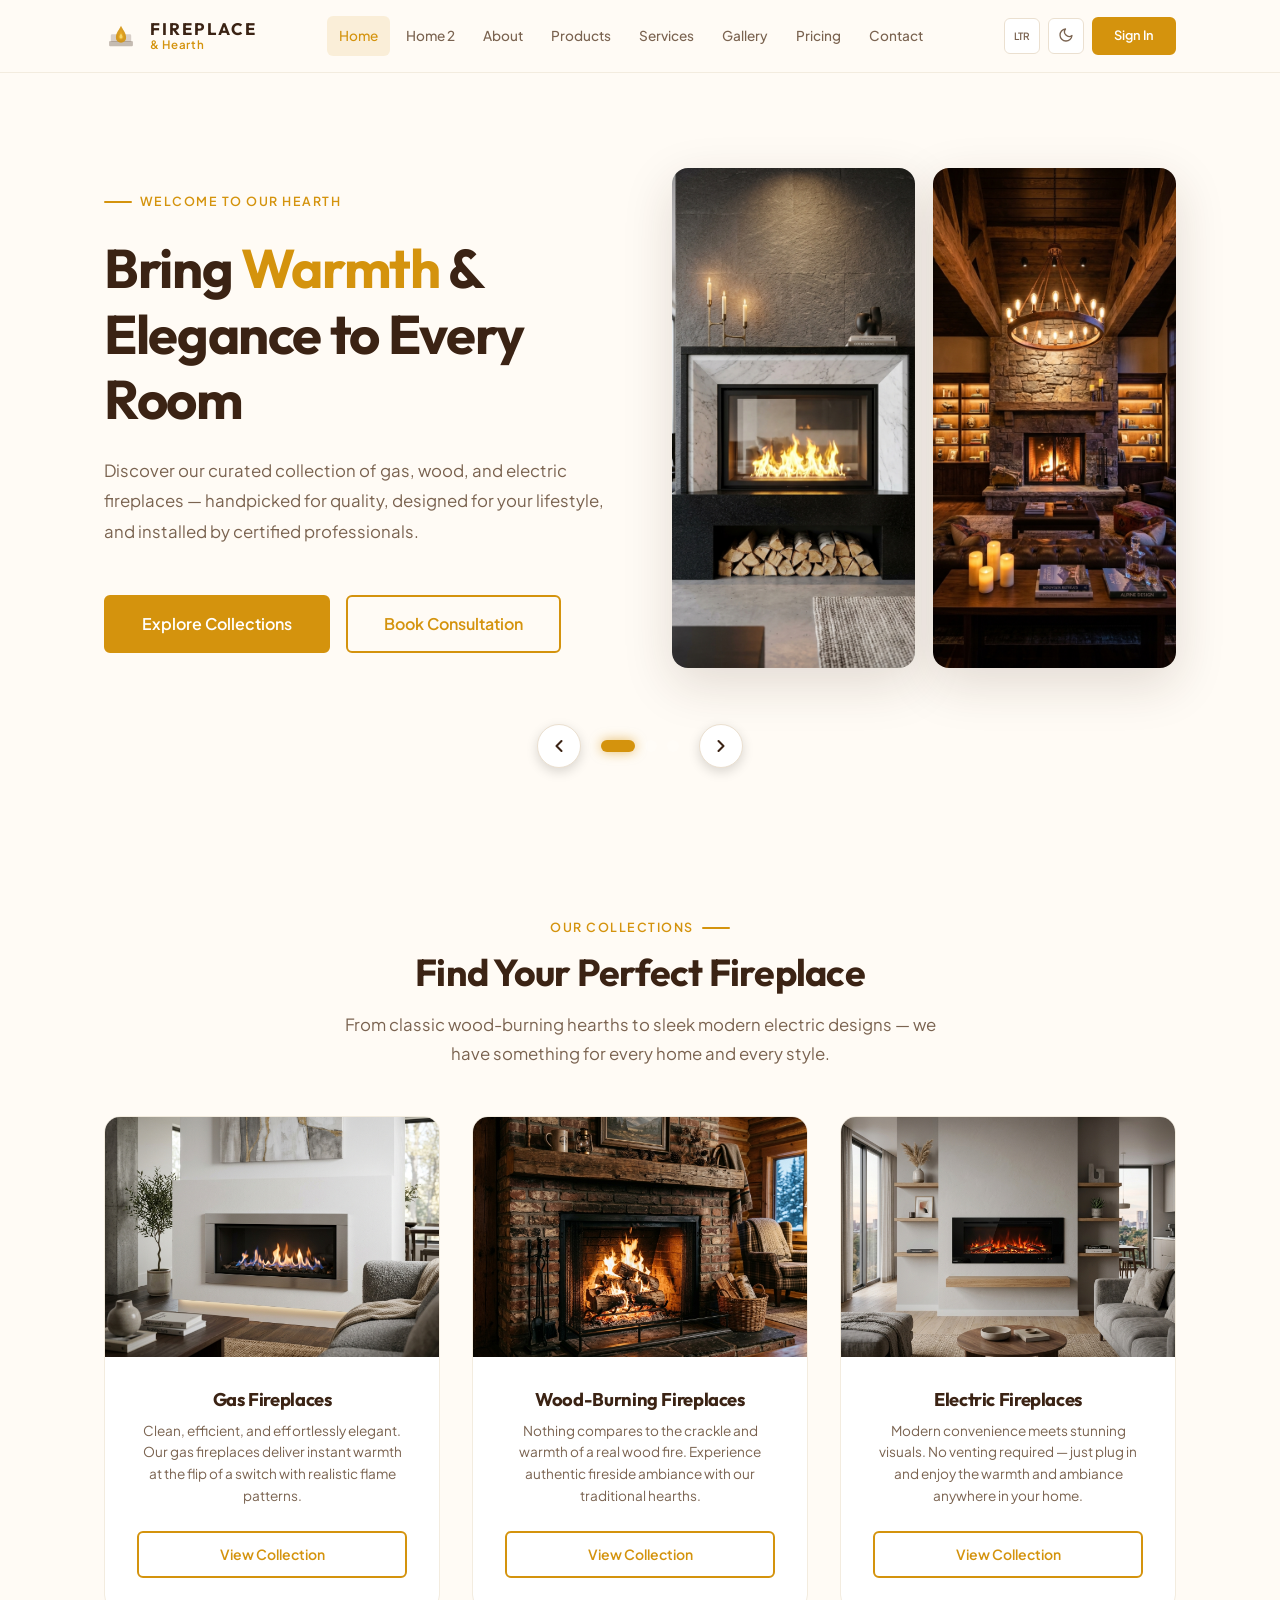
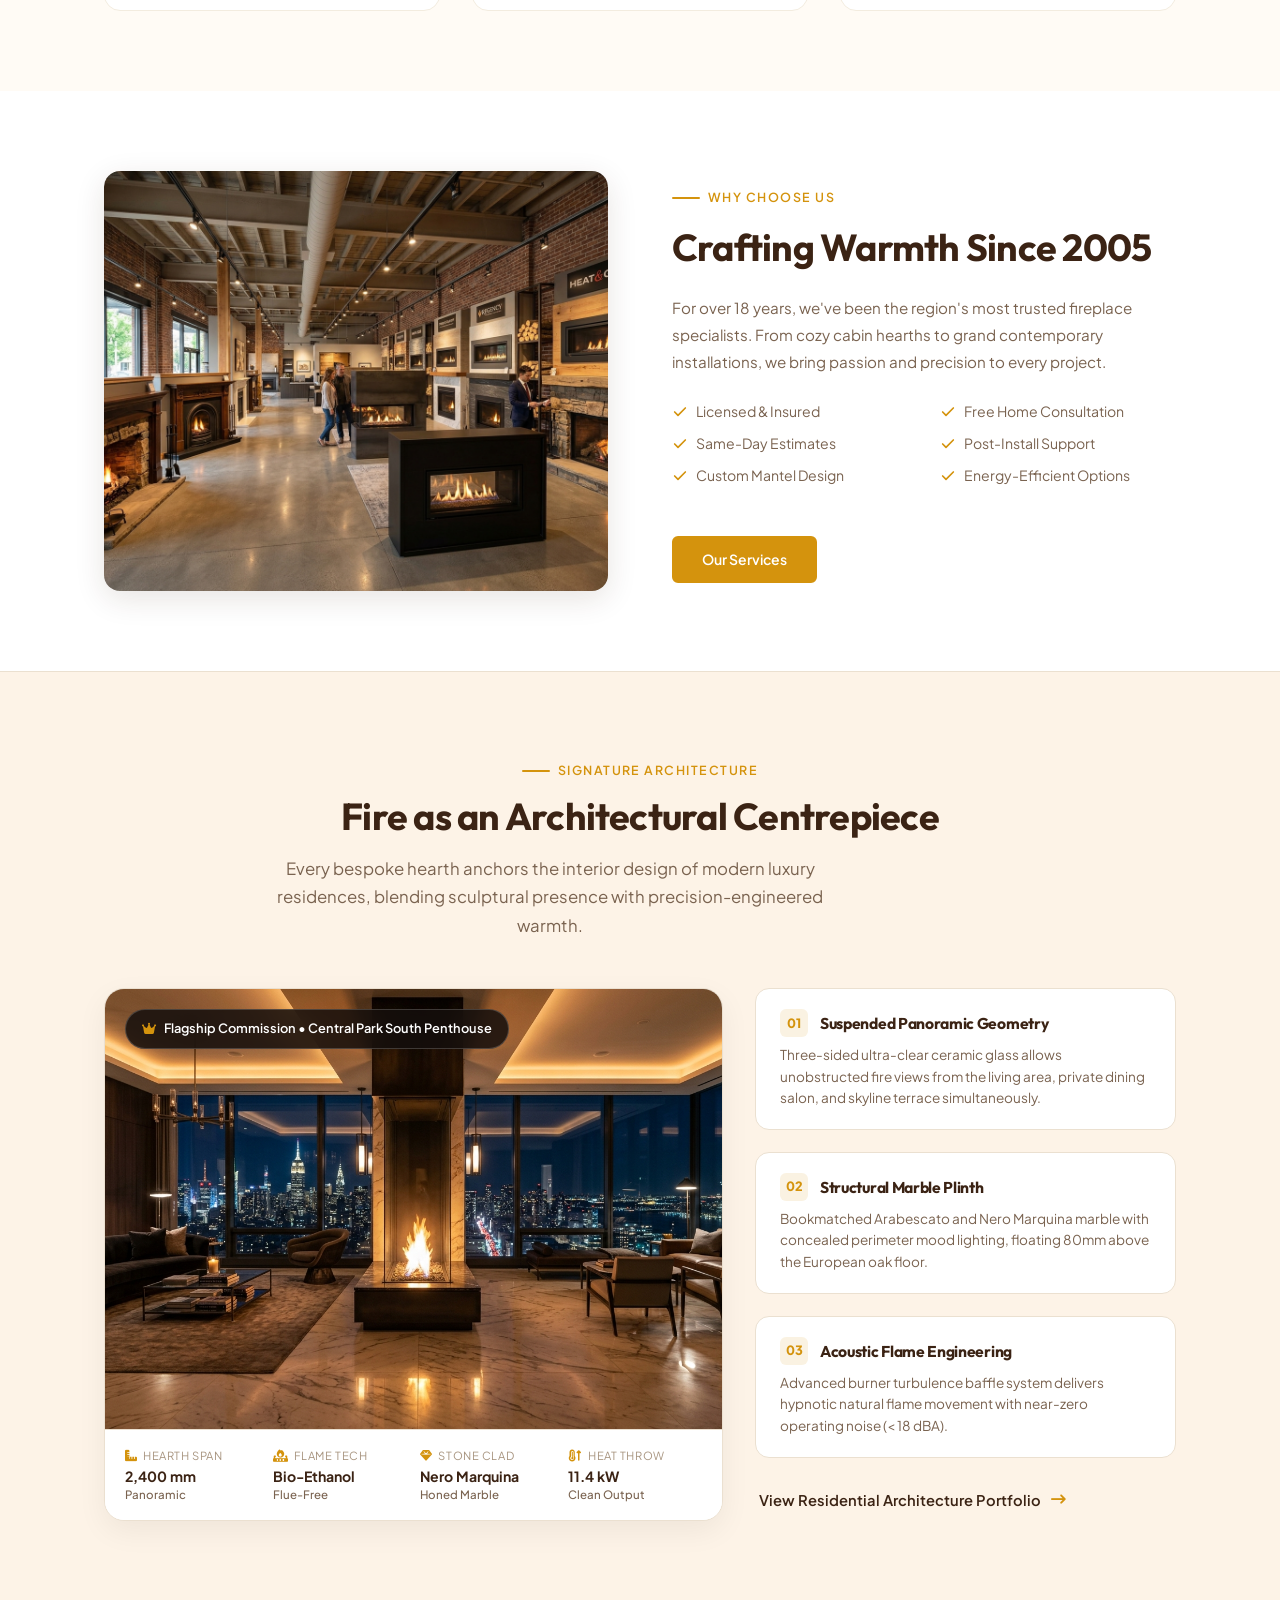
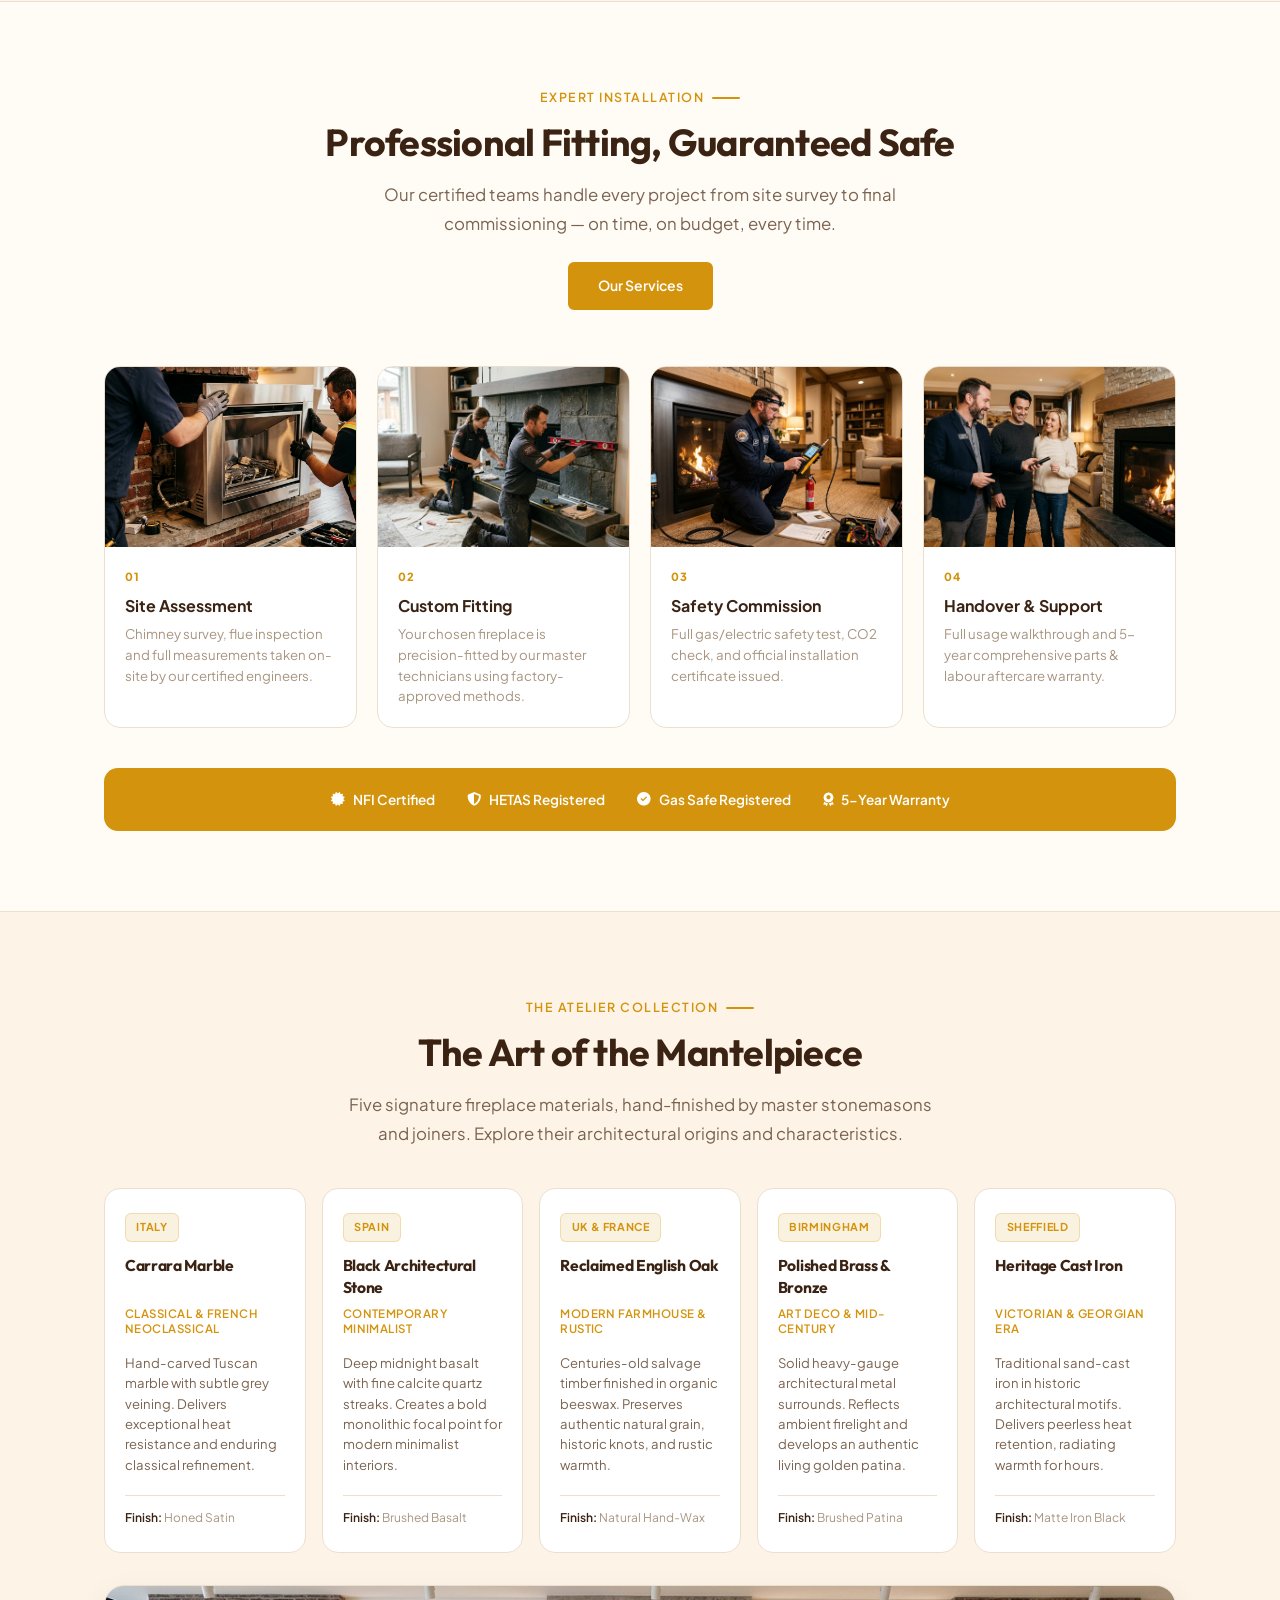
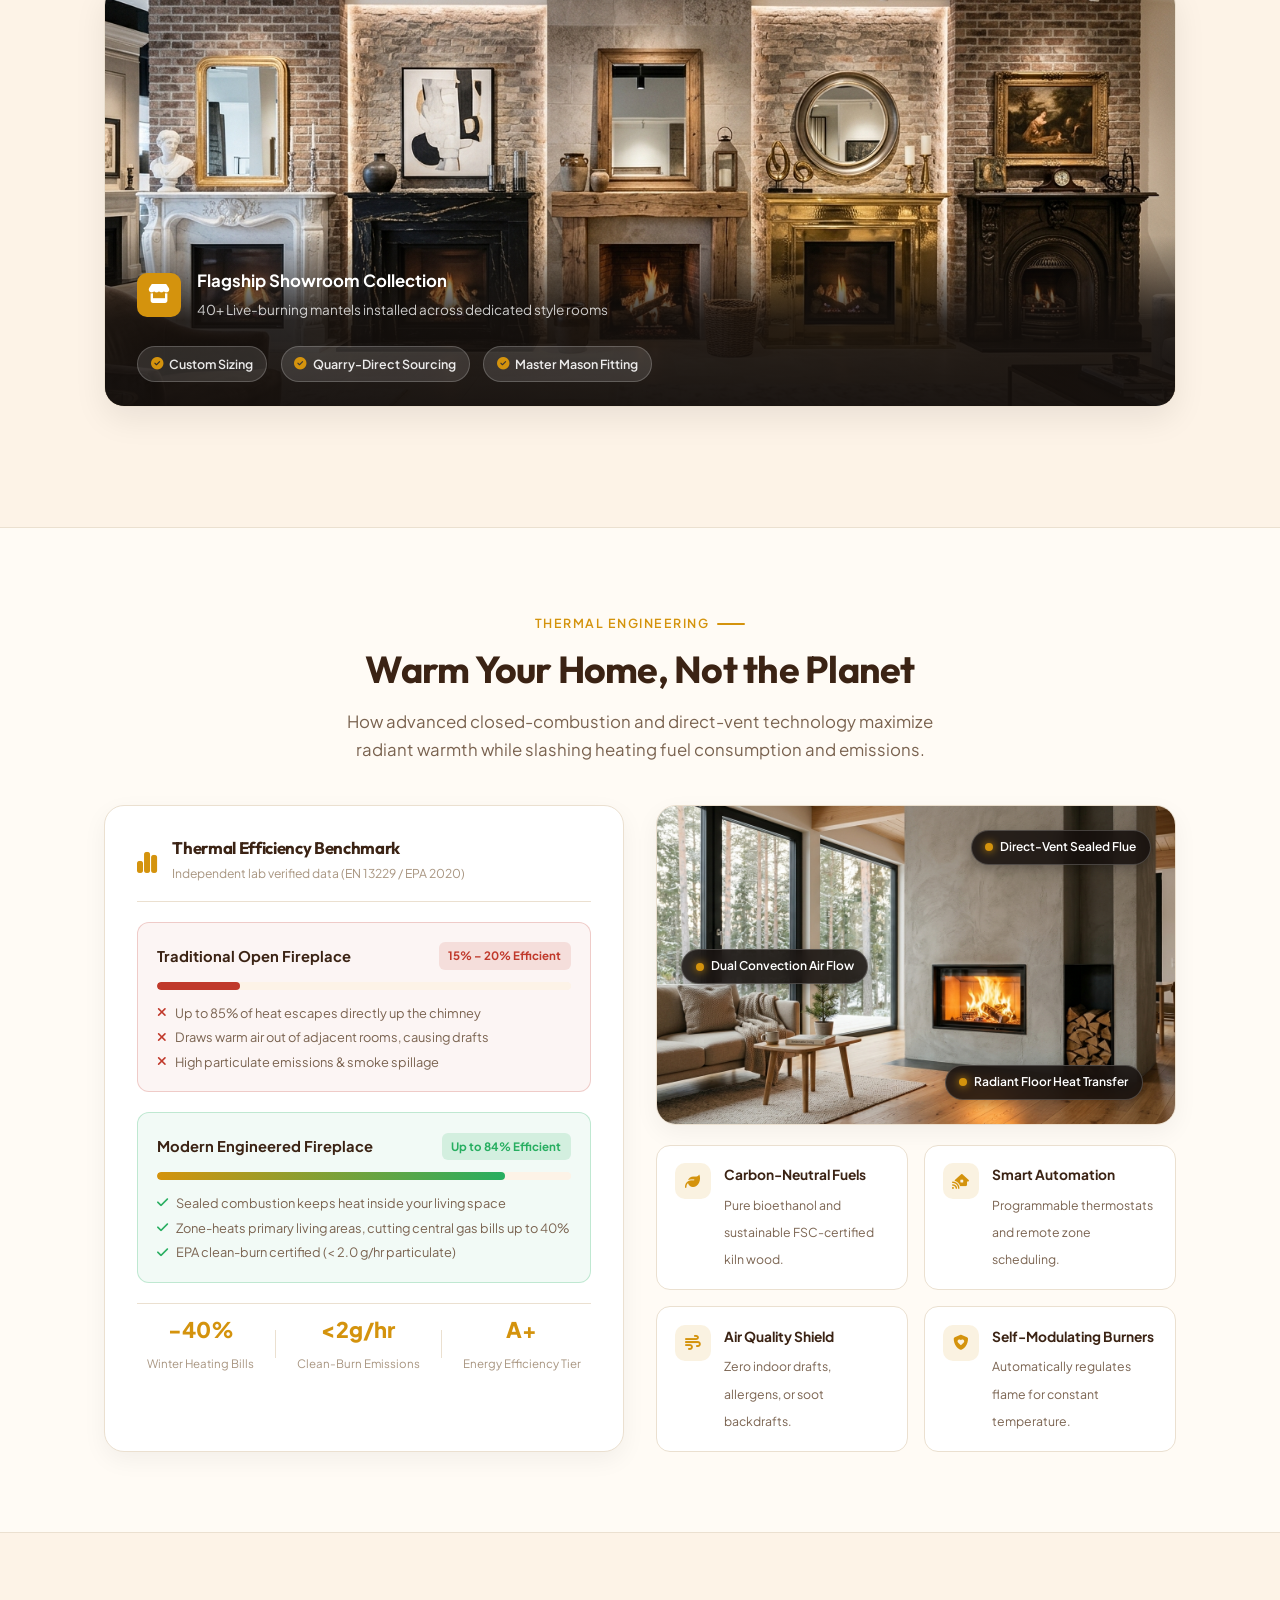
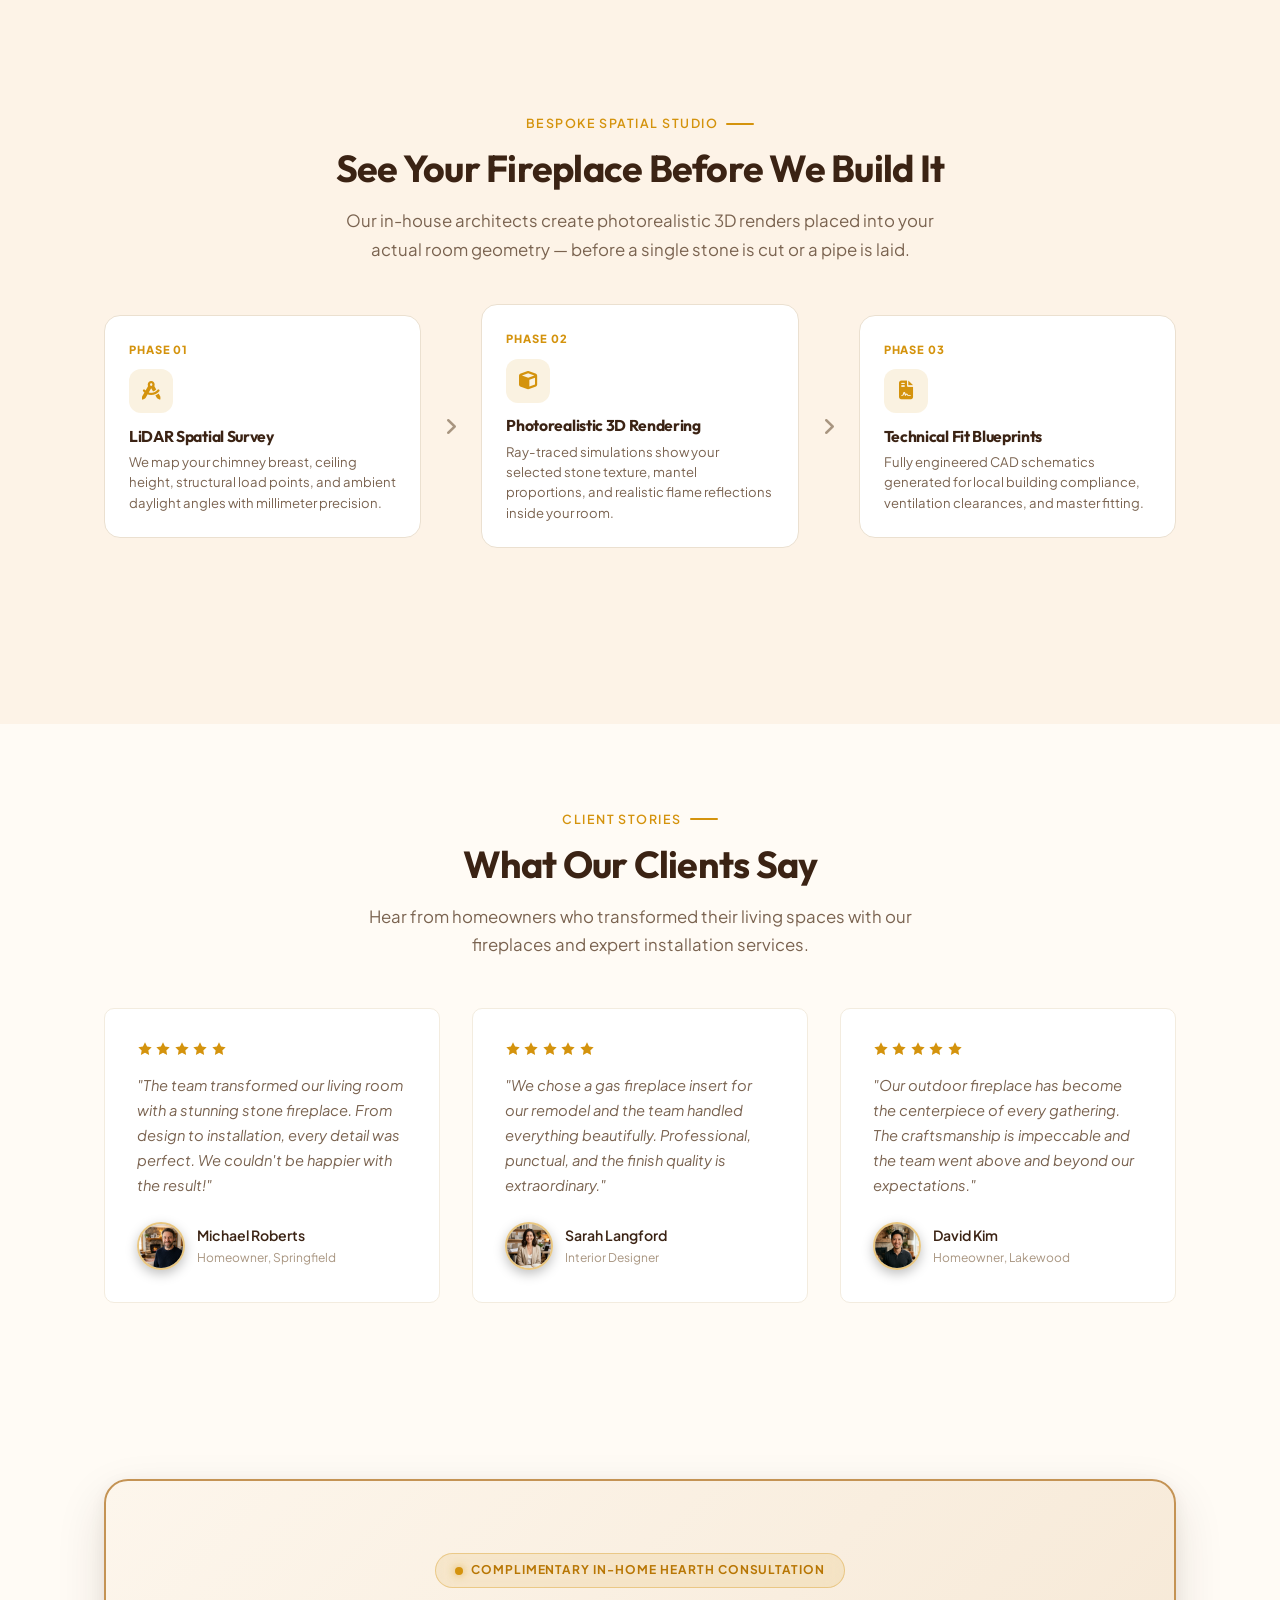
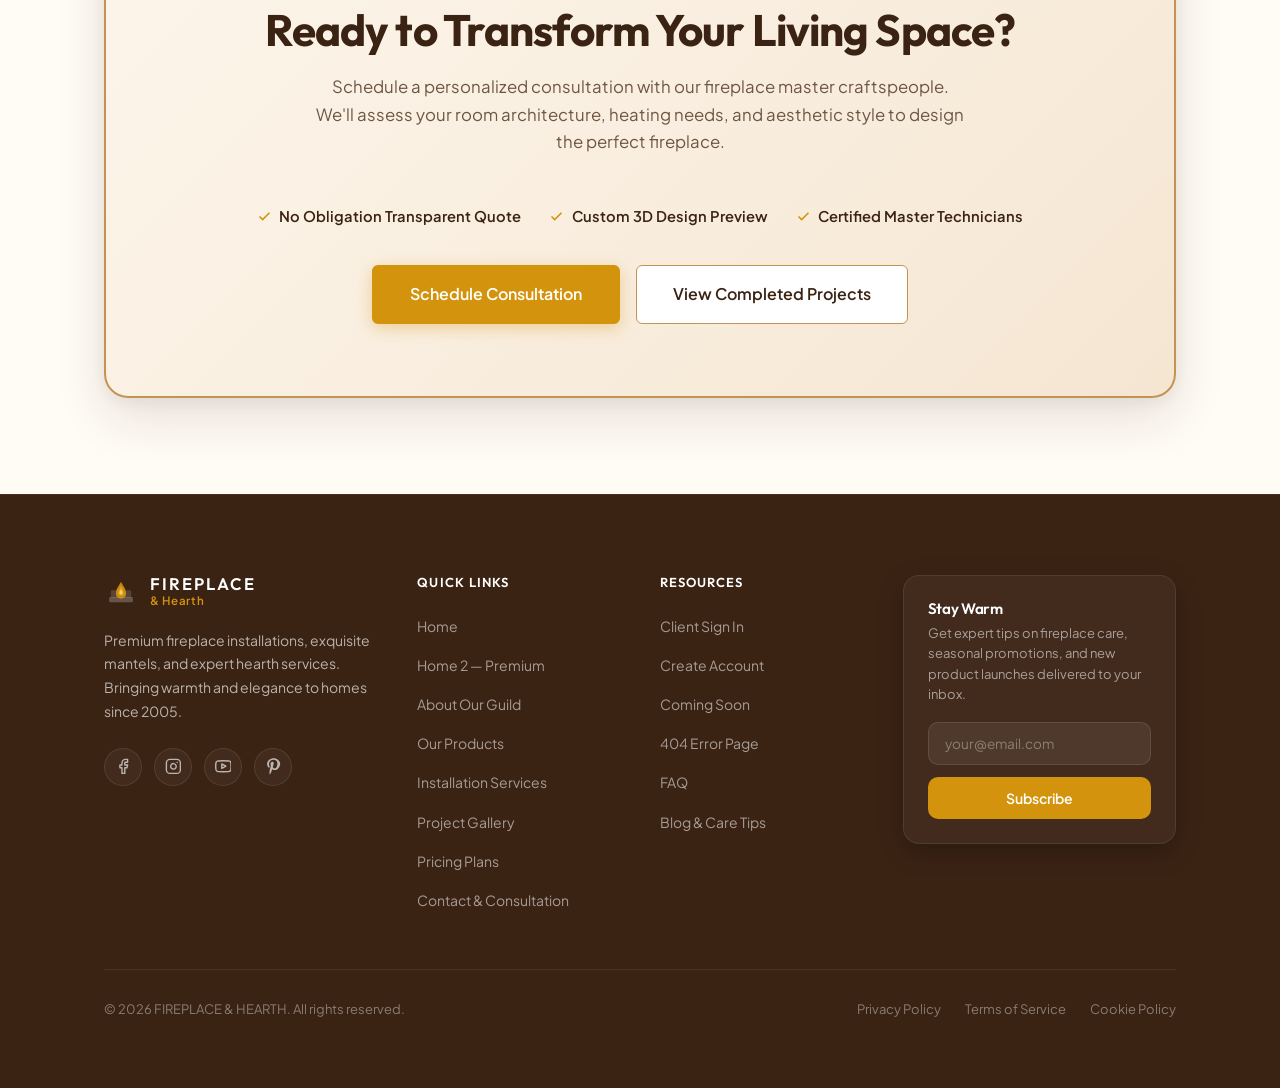
==== commit 309e13ff: "feat: add hero slider assets, components, and update site styling and layout pages" ====
--- a/index.html
+++ b/index.html
@@ -13,81 +13,99 @@
 <body>
     <div id="main-nav"></div>
 
-    <!-- ═══ Hero Split ═══ -->
-    <section class="hero-split">
-        <div class="container">
-            <div class="hero-split-inner scroll-reveal">
-                <div class="hero-content">
-                    <span class="section-label">Welcome to Our Hearth</span>
-                    <h1>Bring <span>Warmth</span> & Elegance to Every Room</h1>
-                    <p>Discover our curated collection of gas, wood, and electric fireplaces — handpicked for quality, designed for your lifestyle, and installed by certified professionals.</p>
-                    <div class="hero-btns">
-                        <a href="products.html" class="btn btn-primary btn-lg">Explore Collections</a>
-                        <a href="contact.html" class="btn btn-secondary btn-lg">Book Consultation</a>
-                    </div>
-                    <div class="hero-stats">
-                        <div>
-                            <div class="hero-stat-num counter-num" data-target="2500" data-suffix="+">0</div>
-                            <div class="hero-stat-label">Fireplaces Installed</div>
-                        </div>
-                        <div>
-                            <div class="hero-stat-num counter-num" data-target="18" data-suffix="+">0</div>
-                            <div class="hero-stat-label">Years of Expertise</div>
-                        </div>
-                        <div>
-                            <div class="hero-stat-num counter-num" data-target="98" data-suffix="%">0</div>
-                            <div class="hero-stat-label">Client Satisfaction</div>
-                        </div>
-                    </div>
-                </div>
-                <div class="hero-visual">
-                    <img src="assets/images/hero-fireplace.jpg" alt="Luxury fireplace in modern living room" class="hero-img-main">
-                    <div class="hero-badge">
-                        <div class="hero-badge-icon">
-                            <svg xmlns="http://www.w3.org/2000/svg" width="20" height="20" viewBox="0 0 24 24" fill="none" stroke="currentColor" stroke-width="2" stroke-linecap="round" stroke-linejoin="round"><path d="M12 22s8-4 8-10V5l-8-3-8 3v7c0 6 8 10 8 10z"/></svg>
-                        </div>
-                        <div>
-                            <div class="hero-badge-text">Certified Installers</div>
-                            <div class="hero-badge-sub">Licensed & Insured</div>
-                        </div>
-                    </div>
-                </div>
-            </div>
-        </div>
-    </section>
-
-    <!-- ═══ Features Strip ═══ -->
-    <section class="features-strip">
-        <div class="container">
-            <div class="features-strip-grid scroll-reveal">
-                <div class="feature-strip-item">
-                    <div class="feature-strip-icon">
-                        <svg xmlns="http://www.w3.org/2000/svg" width="22" height="22" viewBox="0 0 24 24" fill="none" stroke="currentColor" stroke-width="2" stroke-linecap="round" stroke-linejoin="round"><path d="M8.5 14.5A2.5 2.5 0 0 0 11 12c0-1.38-.5-2-1-3-1.072-2.143-.224-4.054 2-6 .5 2.5 2 4.9 4 6.5 2 1.6 3 3.5 3 5.5a7 7 0 1 1-14 0c0-1.153.433-2.294 1-3a2.5 2.5 0 0 0 2.5 2.5z"/></svg>
-                    </div>
-                    <h4 class="feature-strip-title">Premium Selection</h4>
-                    <p class="feature-strip-desc">Handpicked fireplaces from world-renowned manufacturers.</p>
-                </div>
-                <div class="feature-strip-item">
-                    <div class="feature-strip-icon">
-                        <svg xmlns="http://www.w3.org/2000/svg" width="22" height="22" viewBox="0 0 24 24" fill="none" stroke="currentColor" stroke-width="2" stroke-linecap="round" stroke-linejoin="round"><path d="M14.7 6.3a1 1 0 0 0 0 1.4l1.6 1.6a1 1 0 0 0 1.4 0l3.77-3.77a6 6 0 0 1-7.94 7.94l-6.91 6.91a2.12 2.12 0 0 1-3-3l6.91-6.91a6 6 0 0 1 7.94-7.94l-3.76 3.76z"/></svg>
-                    </div>
-                    <h4 class="feature-strip-title">Expert Installation</h4>
-                    <p class="feature-strip-desc">Certified technicians with 15+ years of experience.</p>
-                </div>
-                <div class="feature-strip-item">
-                    <div class="feature-strip-icon">
-                        <svg xmlns="http://www.w3.org/2000/svg" width="22" height="22" viewBox="0 0 24 24" fill="none" stroke="currentColor" stroke-width="2" stroke-linecap="round" stroke-linejoin="round"><path d="M12 22s8-4 8-10V5l-8-3-8 3v7c0 6 8 10 8 10z"/></svg>
-                    </div>
-                    <h4 class="feature-strip-title">Safety Guaranteed</h4>
-                    <p class="feature-strip-desc">All installations meet code requirements and safety standards.</p>
-                </div>
-                <div class="feature-strip-item">
-                    <div class="feature-strip-icon">
-                        <svg xmlns="http://www.w3.org/2000/svg" width="22" height="22" viewBox="0 0 24 24" fill="none" stroke="currentColor" stroke-width="2" stroke-linecap="round" stroke-linejoin="round"><circle cx="12" cy="8" r="7"/><polyline points="8.21 13.89 7 23 12 20 17 23 15.79 13.88"/></svg>
-                    </div>
-                    <h4 class="feature-strip-title">5-Year Warranty</h4>
-                    <p class="feature-strip-desc">Full warranty coverage on all products and labor.</p>
-                </div>
+    <!-- ═══ Hero Split Slider (3 Slides, 2 Images Each, 5s Auto-Transition) ═══ -->
+    <section class="hero-split hero-slider-section" id="heroSliderSection">
+        <div class="container">
+            <div class="hero-slider-container">
+                <!-- Slide 1: Warmth & Elegance (Luxury Custom Hearths) -->
+                <div class="hero-slide active" data-slide="0">
+                    <div class="hero-split-inner">
+                        <div class="hero-content">
+                            <span class="section-label">Welcome to Our Hearth</span>
+                            <h1>Bring <span>Warmth</span> &amp; Elegance to Every Room</h1>
+                            <p>Discover our curated collection of gas, wood, and electric fireplaces — handpicked for quality, designed for your lifestyle, and installed by certified professionals.</p>
+                            <div class="hero-btns">
+                                <a href="products.html" class="btn btn-primary btn-lg">Explore Collections</a>
+                                <a href="contact.html" class="btn btn-secondary btn-lg">Book Consultation</a>
+                            </div>
+                        </div>
+                        <div class="hero-visual">
+                            <div class="hero-img-grid">
+                                <div class="hero-img-wrapper">
+                                    <img src="assets/images/hero-primary-hearth.jpg" alt="Artisan stone and Carrara marble hearth fireplace with glowing fire and birch firewood" class="hero-img-item hero-img-main" width="400" height="520">
+                                </div>
+                                <div class="hero-img-wrapper">
+                                    <img src="assets/images/hero-lounge-interior.jpg" alt="Warm luxury fireside living room lounge with rustic timber beams, chandelier, and bespoke hearth" class="hero-img-item hero-img-secondary" width="400" height="520">
+                                </div>
+                            </div>
+                        </div>
+                    </div>
+                </div>
+
+                <!-- Slide 2: Contemporary Precision (Modern Linear & Smart Hearths) -->
+                <div class="hero-slide" data-slide="1">
+                    <div class="hero-split-inner">
+                        <div class="hero-content">
+                            <span class="section-label">Architectural Innovation</span>
+                            <h1>Modern <span>Precision</span> &amp; Seamless Design</h1>
+                            <p>Experience clean-burning linear gas hearths and smart app-controlled electric flame technology, engineered for contemporary spaces with zero chimney restrictions.</p>
+                            <div class="hero-btns">
+                                <a href="products.html#gas" class="btn btn-primary btn-lg">View Modern Hearths</a>
+                                <a href="services.html" class="btn btn-secondary btn-lg">Explore Technology</a>
+                            </div>
+                        </div>
+                        <div class="hero-visual">
+                            <div class="hero-img-grid">
+                                <div class="hero-img-wrapper">
+                                    <img src="assets/images/hero-slide2-linear-hearth.jpg" alt="Modern frameless linear gas fireplace in dark basalt slate feature wall" class="hero-img-item hero-img-main" width="400" height="520" loading="lazy">
+                                </div>
+                                <div class="hero-img-wrapper">
+                                    <img src="assets/images/hero-slide2-modern-living.jpg" alt="Contemporary luxury penthouse living lounge overlooking evening city skyline" class="hero-img-item hero-img-secondary" width="400" height="520" loading="lazy">
+                                </div>
+                            </div>
+                        </div>
+                    </div>
+                </div>
+
+                <!-- Slide 3: Timeless Heritage (Master Masonry & Classical Stone) -->
+                <div class="hero-slide" data-slide="2">
+                    <div class="hero-split-inner">
+                        <div class="hero-content">
+                            <span class="section-label">Timeless Heritage</span>
+                            <h1>Authentic <span>Stone</span> &amp; Classical Masonry</h1>
+                            <p>Master stone masonry meets classical wood-burning fireplaces. Hand-carved limestone mantels and crackling wood fires designed to warm generations to come.</p>
+                            <div class="hero-btns">
+                                <a href="products.html#wood" class="btn btn-primary btn-lg">Wood Fireplaces</a>
+                                <a href="about.html" class="btn btn-secondary btn-lg">Our Craftsmanship</a>
+                            </div>
+                        </div>
+                        <div class="hero-visual">
+                            <div class="hero-img-grid">
+                                <div class="hero-img-wrapper">
+                                    <img src="assets/images/hero-slide3-rustic-stone.jpg" alt="Classical hand-carved limestone fireplace with authentic crackling wood fire" class="hero-img-item hero-img-main" width="400" height="520" loading="lazy">
+                                </div>
+                                <div class="hero-img-wrapper">
+                                    <img src="assets/images/hero-slide3-estate-parlor.jpg" alt="Warm classical manor estate library parlor with wingback leather armchairs" class="hero-img-item hero-img-secondary" width="400" height="520" loading="lazy">
+                                </div>
+                            </div>
+                        </div>
+                    </div>
+                </div>
+            </div>
+
+            <!-- Slider Controls & Indicators -->
+            <div class="hero-slider-nav">
+                <button class="hero-slider-arrow prev" id="heroPrevBtn" aria-label="Previous slide">
+                    <svg width="20" height="20" viewBox="0 0 24 24" fill="none" stroke="currentColor" stroke-width="2.5" stroke-linecap="round" stroke-linejoin="round"><polyline points="15 18 9 12 15 6"/></svg>
+                </button>
+                <div class="hero-slider-dots" id="heroSliderDots">
+                    <button class="hero-dot active" data-index="0" aria-label="Slide 1"></button>
+                    <button class="hero-dot" data-index="1" aria-label="Slide 2"></button>
+                    <button class="hero-dot" data-index="2" aria-label="Slide 3"></button>
+                </div>
+                <button class="hero-slider-arrow next" id="heroNextBtn" aria-label="Next slide">
+                    <svg width="20" height="20" viewBox="0 0 24 24" fill="none" stroke="currentColor" stroke-width="2.5" stroke-linecap="round" stroke-linejoin="round"><polyline points="9 18 15 12 9 6"/></svg>
+                </button>
             </div>
         </div>
     </section>
@@ -152,6 +170,390 @@
         </div>
     </section>
 
+
+
+    <!-- ═══ SECTION 1: Signature Architecture — Curated Lookbook & Specification Frame ═══ -->
+    <section class="idx-luxury-section">
+        <div class="container">
+            <div class="idx-luxury-header scroll-reveal">
+                <span class="section-label">Signature Architecture</span>
+                <h2 class="section-title">Fire as an Architectural Centrepiece</h2>
+                <p class="section-subtitle">Every bespoke hearth anchors the interior design of modern luxury residences, blending sculptural presence with precision-engineered warmth.</p>
+            </div>
+
+            <div class="idx-luxury-showcase-grid scroll-reveal">
+                <!-- Main Feature Showcase Frame -->
+                <div class="idx-lux-feature-card">
+                    <div class="idx-lux-img-wrap">
+                        <img src="assets/images/idx-luxury-lounge.jpg" alt="Ultra-luxury penthouse fireplace" class="idx-lux-feature-img">
+                        <div class="idx-lux-badge-floating">
+                            <i class="fa-solid fa-crown"></i>
+                            <span>Flagship Commission • Central Park South Penthouse</span>
+                        </div>
+                    </div>
+                    <!-- Blueprint / Spec Strip -->
+                    <div class="idx-lux-spec-strip">
+                        <div class="idx-lux-spec-item">
+                            <span class="idx-lux-spec-label"><i class="fa-solid fa-ruler-combined"></i> Hearth Span</span>
+                            <strong class="idx-lux-spec-val">
+                                <span>2,400 mm</span>
+                                <small class="idx-lux-spec-sub">Panoramic</small>
+                            </strong>
+                        </div>
+                        <div class="idx-lux-spec-item">
+                            <span class="idx-lux-spec-label"><i class="fa-solid fa-fire-burner"></i> Flame Tech</span>
+                            <strong class="idx-lux-spec-val">
+                                <span>Bio-Ethanol</span>
+                                <small class="idx-lux-spec-sub">Flue-Free</small>
+                            </strong>
+                        </div>
+                        <div class="idx-lux-spec-item">
+                            <span class="idx-lux-spec-label"><i class="fa-solid fa-gem"></i> Stone Clad</span>
+                            <strong class="idx-lux-spec-val">
+                                <span>Nero Marquina</span>
+                                <small class="idx-lux-spec-sub">Honed Marble</small>
+                            </strong>
+                        </div>
+                        <div class="idx-lux-spec-item">
+                            <span class="idx-lux-spec-label"><i class="fa-solid fa-temperature-arrow-up"></i> Heat Throw</span>
+                            <strong class="idx-lux-spec-val">
+                                <span>11.4 kW</span>
+                                <small class="idx-lux-spec-sub">Clean Output</small>
+                            </strong>
+                        </div>
+                    </div>
+                </div>
+
+                <!-- Right Side: Architectural Case-Notes & Material Breakdown -->
+                <div class="idx-lux-details-col">
+                    <div class="idx-lux-note-card">
+                        <div class="idx-lux-note-header">
+                            <span class="idx-lux-note-index">01</span>
+                            <h4>Suspended Panoramic Geometry</h4>
+                        </div>
+                        <p>Three-sided ultra-clear ceramic glass allows unobstructed fire views from the living area, private dining salon, and skyline terrace simultaneously.</p>
+                    </div>
+
+                    <div class="idx-lux-note-card">
+                        <div class="idx-lux-note-header">
+                            <span class="idx-lux-note-index">02</span>
+                            <h4>Structural Marble Plinth</h4>
+                        </div>
+                        <p>Bookmatched Arabescato and Nero Marquina marble with concealed perimeter mood lighting, floating 80mm above the European oak floor.</p>
+                    </div>
+
+                    <div class="idx-lux-note-card">
+                        <div class="idx-lux-note-header">
+                            <span class="idx-lux-note-index">03</span>
+                            <h4>Acoustic Flame Engineering</h4>
+                        </div>
+                        <p>Advanced burner turbulence baffle system delivers hypnotic natural flame movement with near-zero operating noise (&lt; 18 dBA).</p>
+                    </div>
+
+                    <a href="gallery.html" class="idx-lux-link">
+                        <span>View Residential Architecture Portfolio</span>
+                        <i class="fa-solid fa-arrow-right-long"></i>
+                    </a>
+                </div>
+            </div>
+        </div>
+    </section>
+
+    <!-- ═══ SECTION 2: Installation — Horizontal Step Cards on Warm Cream ═══ -->
+    <section class="idx-install-section">
+        <div class="container">
+            <div class="text-center scroll-reveal idx-install-header-centered">
+                <span class="section-label">Expert Installation</span>
+                <h2 class="section-title">Professional Fitting, Guaranteed Safe</h2>
+                <p class="section-subtitle">Our certified teams handle every project from site survey to final commissioning — on time, on budget, every time.</p>
+                <div class="idx-install-header-btn-wrap">
+                    <a href="services.html" class="btn btn-primary">Our Services</a>
+                </div>
+            </div>
+            <div class="idx-install-card-row scroll-reveal">
+                <div class="idx-install-card">
+                    <div class="idx-install-img-strip">
+                        <img src="assets/images/idx-fireplace-insert.jpg" alt="Site assessment and chimney survey" class="idx-install-card-img">
+                    </div>
+                    <div class="idx-install-card-body">
+                        <span class="idx-install-card-num">01</span>
+                        <strong>Site Assessment</strong>
+                        <p>Chimney survey, flue inspection and full measurements taken on-site by our certified engineers.</p>
+                    </div>
+                </div>
+                <div class="idx-install-card">
+                    <div class="idx-install-img-strip">
+                        <img src="assets/images/idx-install-fitting.jpg" alt="Precision custom fireplace installation" class="idx-install-card-img">
+                    </div>
+                    <div class="idx-install-card-body">
+                        <span class="idx-install-card-num">02</span>
+                        <strong>Custom Fitting</strong>
+                        <p>Your chosen fireplace is precision-fitted by our master technicians using factory-approved methods.</p>
+                    </div>
+                </div>
+                <div class="idx-install-card">
+                    <div class="idx-install-img-strip">
+                        <img src="assets/images/idx-install-safety.jpg" alt="Safety testing and combustion commissioning" class="idx-install-card-img">
+                    </div>
+                    <div class="idx-install-card-body">
+                        <span class="idx-install-card-num">03</span>
+                        <strong>Safety Commission</strong>
+                        <p>Full gas/electric safety test, CO2 check, and official installation certificate issued.</p>
+                    </div>
+                </div>
+                <div class="idx-install-card">
+                    <div class="idx-install-img-strip">
+                        <img src="assets/images/idx-install-handover.jpg" alt="Fireplace walkthrough handover and customer aftercare" class="idx-install-card-img">
+                    </div>
+                    <div class="idx-install-card-body">
+                        <span class="idx-install-card-num">04</span>
+                        <strong>Handover &amp; Support</strong>
+                        <p>Full usage walkthrough and 5-year comprehensive parts &amp; labour aftercare warranty.</p>
+                    </div>
+                </div>
+            </div>
+            <div class="idx-install-trust-bar scroll-reveal">
+                <span><i class="fa-solid fa-certificate"></i> NFI Certified</span>
+                <span><i class="fa-solid fa-shield-halved"></i> HETAS Registered</span>
+                <span><i class="fa-solid fa-check-circle"></i> Gas Safe Registered</span>
+                <span><i class="fa-solid fa-award"></i> 5-Year Warranty</span>
+            </div>
+        </div>
+    </section>
+
+    <!-- ═══ SECTION 3: Mantel Atelier — 5-Column Swatch Showcase & Display Window ═══ -->
+    <section class="idx-mantel-section">
+        <div class="container">
+            <div class="text-center scroll-reveal">
+                <span class="section-label">The Atelier Collection</span>
+                <h2 class="section-title">The Art of the Mantelpiece</h2>
+                <p class="section-subtitle">Five signature fireplace materials, hand-finished by master stonemasons and joiners. Explore their architectural origins and characteristics.</p>
+            </div>
+
+            <!-- 5-Column Material Swatch Grid -->
+            <div class="idx-mantel-materials-grid scroll-reveal">
+                <div class="idx-mat-card">
+                    <span class="idx-mat-tag">Italy</span>
+                    <h4>Carrara Marble</h4>
+                    <span class="idx-mat-style">Classical &amp; French Neoclassical</span>
+                    <p>Hand-carved Tuscan marble with subtle grey veining. Delivers exceptional heat resistance and enduring classical refinement.</p>
+                    <div class="idx-mat-finish"><span>Finish:</span> Honed Satin</div>
+                </div>
+
+                <div class="idx-mat-card">
+                    <span class="idx-mat-tag">Spain</span>
+                    <h4>Black Architectural Stone</h4>
+                    <span class="idx-mat-style">Contemporary Minimalist</span>
+                    <p>Deep midnight basalt with fine calcite quartz streaks. Creates a bold monolithic focal point for modern minimalist interiors.</p>
+                    <div class="idx-mat-finish"><span>Finish:</span> Brushed Basalt</div>
+                </div>
+
+                <div class="idx-mat-card">
+                    <span class="idx-mat-tag">UK &amp; France</span>
+                    <h4>Reclaimed English Oak</h4>
+                    <span class="idx-mat-style">Modern Farmhouse &amp; Rustic</span>
+                    <p>Centuries-old salvage timber finished in organic beeswax. Preserves authentic natural grain, historic knots, and rustic warmth.</p>
+                    <div class="idx-mat-finish"><span>Finish:</span> Natural Hand-Wax</div>
+                </div>
+
+                <div class="idx-mat-card">
+                    <span class="idx-mat-tag">Birmingham</span>
+                    <h4>Polished Brass &amp; Bronze</h4>
+                    <span class="idx-mat-style">Art Deco &amp; Mid-Century</span>
+                    <p>Solid heavy-gauge architectural metal surrounds. Reflects ambient firelight and develops an authentic living golden patina.</p>
+                    <div class="idx-mat-finish"><span>Finish:</span> Brushed Patina</div>
+                </div>
+
+                <div class="idx-mat-card">
+                    <span class="idx-mat-tag">Sheffield</span>
+                    <h4>Heritage Cast Iron</h4>
+                    <span class="idx-mat-style">Victorian &amp; Georgian Era</span>
+                    <p>Traditional sand-cast iron in historic architectural motifs. Delivers peerless heat retention, radiating warmth for hours.</p>
+                    <div class="idx-mat-finish"><span>Finish:</span> Matte Iron Black</div>
+                </div>
+            </div>
+
+            <!-- Showroom Display Frame -->
+            <div class="idx-mantel-showroom-frame scroll-reveal">
+                <div class="idx-mantel-img-box">
+                    <img src="assets/images/idx-mantel-gallery.jpg" alt="Showroom gallery of 5 distinct fireplace mantels" class="idx-mantel-display-img">
+                    <div class="idx-mantel-caption-overlay">
+                        <div class="idx-mantel-caption-left">
+                            <i class="fa-solid fa-store"></i>
+                            <div>
+                                <strong>Flagship Showroom Collection</strong>
+                                <span>40+ Live-burning mantels installed across dedicated style rooms</span>
+                            </div>
+                        </div>
+                        <div class="idx-mantel-caption-tags">
+                            <span><i class="fa-solid fa-circle-check"></i> Custom Sizing</span>
+                            <span><i class="fa-solid fa-circle-check"></i> Quarry-Direct Sourcing</span>
+                            <span><i class="fa-solid fa-circle-check"></i> Master Mason Fitting</span>
+                        </div>
+                    </div>
+                </div>
+            </div>
+        </div>
+    </section>
+
+    <!-- ═══ SECTION 4: Eco Efficiency — Engineering Dashboard & Heat Flow Blueprint ═══ -->
+    <section class="idx-energy-section">
+        <div class="container">
+            <div class="text-center scroll-reveal">
+                <span class="section-label">Thermal Engineering</span>
+                <h2 class="section-title">Warm Your Home, Not the Planet</h2>
+                <p class="section-subtitle">How advanced closed-combustion and direct-vent technology maximize radiant warmth while slashing heating fuel consumption and emissions.</p>
+            </div>
+
+            <div class="idx-energy-dashboard-grid scroll-reveal">
+                <!-- Left: Performance Comparison Matrix -->
+                <div class="idx-energy-matrix-card">
+                    <div class="idx-matrix-header">
+                        <i class="fa-solid fa-chart-simple"></i>
+                        <div>
+                            <h4>Thermal Efficiency Benchmark</h4>
+                            <span>Independent lab verified data (EN 13229 / EPA 2020)</span>
+                        </div>
+                    </div>
+
+                    <!-- Comparison Rows -->
+                    <div class="idx-compare-box idx-compare-traditional">
+                        <div class="idx-compare-title-row">
+                            <strong>Traditional Open Fireplace</strong>
+                            <span class="idx-badge-loss">15% – 20% Efficient</span>
+                        </div>
+                        <div class="idx-compare-bar-track">
+                            <div class="idx-compare-bar-fill" style="width: 20%; background: #c0392b;"></div>
+                        </div>
+                        <ul class="idx-compare-points">
+                            <li><i class="fa-solid fa-xmark"></i> Up to 85% of heat escapes directly up the chimney</li>
+                            <li><i class="fa-solid fa-xmark"></i> Draws warm air out of adjacent rooms, causing drafts</li>
+                            <li><i class="fa-solid fa-xmark"></i> High particulate emissions &amp; smoke spillage</li>
+                        </ul>
+                    </div>
+
+                    <div class="idx-compare-box idx-compare-modern">
+                        <div class="idx-compare-title-row">
+                            <strong>Modern Engineered Fireplace</strong>
+                            <span class="idx-badge-gain">Up to 84% Efficient</span>
+                        </div>
+                        <div class="idx-compare-bar-track">
+                            <div class="idx-compare-bar-fill" style="width: 84%; background: linear-gradient(90deg, var(--clr-primary), #27ae60);"></div>
+                        </div>
+                        <ul class="idx-compare-points">
+                            <li><i class="fa-solid fa-check"></i> Sealed combustion keeps heat inside your living space</li>
+                            <li><i class="fa-solid fa-check"></i> Zone-heats primary living areas, cutting central gas bills up to 40%</li>
+                            <li><i class="fa-solid fa-check"></i> EPA clean-burn certified (&lt; 2.0 g/hr particulate)</li>
+                        </ul>
+                    </div>
+
+                    <div class="idx-matrix-stats-strip">
+                        <div class="idx-mstat">
+                            <span class="idx-mstat-num">-40%</span>
+                            <span class="idx-mstat-lbl">Winter Heating Bills</span>
+                        </div>
+                        <div class="idx-mstat-sep"></div>
+                        <div class="idx-mstat">
+                            <span class="idx-mstat-num">&lt;2g/hr</span>
+                            <span class="idx-mstat-lbl">Clean-Burn Emissions</span>
+                        </div>
+                        <div class="idx-mstat-sep"></div>
+                        <div class="idx-mstat">
+                            <span class="idx-mstat-num">A+</span>
+                            <span class="idx-mstat-lbl">Energy Efficiency Tier</span>
+                        </div>
+                    </div>
+                </div>
+
+                <!-- Right: Heat-Flow Schematic & Technical Pillars -->
+                <div class="idx-energy-schematic-card">
+                    <div class="idx-schematic-img-wrap">
+                        <img src="assets/images/idx-eco-thermal.jpg" alt="Eco-friendly high-efficiency fireplace in modern sustainable home" class="idx-schematic-img">
+                        <div class="idx-schematic-callout callout-1">
+                            <span class="idx-callout-dot"></span>
+                            <span>Direct-Vent Sealed Flue</span>
+                        </div>
+                        <div class="idx-schematic-callout callout-2">
+                            <span class="idx-callout-dot"></span>
+                            <span>Dual Convection Air Flow</span>
+                        </div>
+                        <div class="idx-schematic-callout callout-3">
+                            <span class="idx-callout-dot"></span>
+                            <span>Radiant Floor Heat Transfer</span>
+                        </div>
+                    </div>
+
+                    <!-- 4 Clean Technical Cards -->
+                    <div class="idx-tech-pillars-grid">
+                        <div class="idx-pillar">
+                            <i class="fa-solid fa-leaf"></i>
+                            <div>
+                                <strong>Carbon-Neutral Fuels</strong>
+                                <span>Pure bioethanol and sustainable FSC-certified kiln wood.</span>
+                            </div>
+                        </div>
+                        <div class="idx-pillar">
+                            <i class="fa-solid fa-house-signal"></i>
+                            <div>
+                                <strong>Smart Automation</strong>
+                                <span>Programmable thermostats and remote zone scheduling.</span>
+                            </div>
+                        </div>
+                        <div class="idx-pillar">
+                            <i class="fa-solid fa-wind"></i>
+                            <div>
+                                <strong>Air Quality Shield</strong>
+                                <span>Zero indoor drafts, allergens, or soot backdrafts.</span>
+                            </div>
+                        </div>
+                        <div class="idx-pillar">
+                            <i class="fa-solid fa-shield-heart"></i>
+                            <div>
+                                <strong>Self-Modulating Burners</strong>
+                                <span>Automatically regulates flame for constant temperature.</span>
+                            </div>
+                        </div>
+                    </div>
+                </div>
+            </div>
+        </div>
+    </section>
+
+    <!-- ═══ SECTION 5: Design Studio — 3-Step Spatial Pipeline ═══ -->
+    <section class="idx-studio-section">
+        <div class="container">
+            <div class="text-center scroll-reveal">
+                <span class="section-label">Bespoke Spatial Studio</span>
+                <h2 class="section-title">See Your Fireplace Before We Build It</h2>
+                <p class="section-subtitle">Our in-house architects create photorealistic 3D renders placed into your actual room geometry — before a single stone is cut or a pipe is laid.</p>
+            </div>
+
+            <!-- 3-Step Spatial Design Workflow -->
+            <div class="idx-studio-steps-row scroll-reveal">
+                <div class="idx-step-card">
+                    <div class="idx-step-num-badge">Phase 01</div>
+                    <div class="idx-step-icon"><i class="fa-solid fa-compass-drafting"></i></div>
+                    <h4>LiDAR Spatial Survey</h4>
+                    <p>We map your chimney breast, ceiling height, structural load points, and ambient daylight angles with millimeter precision.</p>
+                </div>
+                <div class="idx-step-arrow"><i class="fa-solid fa-angle-right"></i></div>
+                <div class="idx-step-card">
+                    <div class="idx-step-num-badge">Phase 02</div>
+                    <div class="idx-step-icon"><i class="fa-solid fa-cube"></i></div>
+                    <h4>Photorealistic 3D Rendering</h4>
+                    <p>Ray-traced simulations show your selected stone texture, mantel proportions, and realistic flame reflections inside your room.</p>
+                </div>
+                <div class="idx-step-arrow"><i class="fa-solid fa-angle-right"></i></div>
+                <div class="idx-step-card">
+                    <div class="idx-step-num-badge">Phase 03</div>
+                    <div class="idx-step-icon"><i class="fa-solid fa-file-contract"></i></div>
+                    <h4>Technical Fit Blueprints</h4>
+                    <p>Fully engineered CAD schematics generated for local building compliance, ventilation clearances, and master fitting.</p>
+                </div>
+            </div>
+        </div>
+    </section>
+
     <!-- ═══ Testimonials ═══ -->
     <section class="testimonials-section">
         <div class="container">
--- a/style.css
+++ b/style.css
@@ -70,7 +70,7 @@
     /* Layout */
     --max-width: 1200px;
     --nav-height: 72px;
-    --container-padding: 1.5rem;
+    --container-padding: clamp(1rem, 5vw, 4rem);
 }
 
 /* ─── Dark Mode ─────────────────────────────────────── */
@@ -866,6 +866,107 @@
     overflow: hidden;
 }
 
+/* ─── Hero Split Slider (3 Slides, 2 Images Each, 5s Auto-Transition) ─── */
+.hero-slider-section {
+    position: relative;
+    padding-bottom: var(--space-3xl);
+}
+
+.hero-slider-container {
+    position: relative;
+    width: 100%;
+    min-height: 520px;
+}
+
+.hero-slide {
+    position: absolute;
+    top: 0;
+    left: 0;
+    width: 100%;
+    opacity: 0;
+    visibility: hidden;
+    transform: translateX(30px);
+    transition: opacity 0.8s cubic-bezier(0.2, 0.9, 0.3, 1), transform 0.8s cubic-bezier(0.2, 0.9, 0.3, 1);
+    pointer-events: none;
+    z-index: 1;
+}
+
+.hero-slide.active {
+    position: relative;
+    opacity: 1;
+    visibility: visible;
+    transform: translateX(0);
+    pointer-events: auto;
+    z-index: 2;
+}
+
+[dir="rtl"] .hero-slide {
+    transform: translateX(-30px);
+}
+[dir="rtl"] .hero-slide.active {
+    transform: translateX(0);
+}
+
+.hero-slider-nav {
+    display: flex;
+    align-items: center;
+    justify-content: center;
+    gap: 1.25rem;
+    margin-top: 2.25rem;
+    position: relative;
+    z-index: 10;
+}
+
+.hero-slider-arrow {
+    width: 44px;
+    height: 44px;
+    border-radius: 50%;
+    background: var(--clr-surface);
+    border: 1px solid var(--clr-border);
+    color: var(--clr-text);
+    display: flex;
+    align-items: center;
+    justify-content: center;
+    cursor: pointer;
+    transition: all var(--transition-base);
+    box-shadow: 0 4px 12px rgba(0, 0, 0, 0.15);
+}
+
+.hero-slider-arrow:hover {
+    background: var(--clr-primary);
+    color: #fff;
+    border-color: var(--clr-primary);
+    transform: scale(1.08);
+    box-shadow: 0 6px 20px rgba(212, 147, 13, 0.45);
+}
+
+.hero-slider-dots {
+    display: flex;
+    gap: 0.65rem;
+    align-items: center;
+}
+
+.hero-dot {
+    width: 12px;
+    height: 12px;
+    border-radius: 6px;
+    background: rgba(255, 255, 255, 0.25);
+    border: none;
+    cursor: pointer;
+    padding: 0;
+    transition: width 0.4s ease, background 0.4s ease, box-shadow 0.4s ease;
+}
+
+.hero-dot:hover {
+    background: rgba(255, 255, 255, 0.5);
+}
+
+.hero-dot.active {
+    width: 34px;
+    background: var(--clr-primary);
+    box-shadow: 0 0 12px rgba(212, 147, 13, 0.6);
+}
+
 .hero-split-inner {
     display: grid;
     grid-template-columns: 1fr 1fr;
@@ -923,12 +1024,35 @@
     position: relative;
 }
 
-.hero-img-main {
+.hero-img-grid {
+    display: grid;
+    grid-template-columns: 1fr 1fr;
+    gap: 1.15rem;
+    align-items: stretch;
+}
+
+.hero-img-wrapper {
+    position: relative;
+    border-radius: var(--radius-lg);
+}
+
+.hero-img-item {
     width: 100%;
     height: 500px;
     object-fit: cover;
     border-radius: var(--radius-lg);
     box-shadow: var(--shadow-xl);
+    display: block;
+    transition: transform var(--transition-base), box-shadow var(--transition-base);
+}
+
+.hero-img-item:hover {
+    transform: translateY(-4px);
+    box-shadow: 0 20px 42px rgba(0, 0, 0, 0.35);
+}
+
+.hero-img-main {
+    width: 100%;
 }
 
 .hero-badge {
@@ -2228,6 +2352,10 @@
     align-items: center;
 }
 
+.cta-banner-split.cta-about-split .cta-split-inner {
+    grid-template-columns: 1fr 1.15fr;
+}
+
 .cta-split-badge {
     display: inline-flex;
     align-items: center;
@@ -3264,6 +3392,14 @@
     overflow: hidden;
     height: 360px;
     cursor: pointer;
+    border: 1px solid var(--clr-border);
+    transition: transform var(--transition-base), border-color var(--transition-base), box-shadow var(--transition-base);
+}
+
+.premium-card:hover {
+    transform: translateY(-4px);
+    border-color: rgba(212, 147, 13, 0.6);
+    box-shadow: 0 16px 36px rgba(0, 0, 0, 0.35);
 }
 
 .premium-card img {
@@ -3277,7 +3413,13 @@
 .premium-card-overlay {
     position: absolute;
     inset: 0;
-    background: linear-gradient(to top, rgba(59,35,20,0.85) 0%, transparent 60%);
+    background: linear-gradient(
+        180deg, 
+        transparent 0%, 
+        rgba(18, 12, 8, 0.12) 28%, 
+        rgba(18, 12, 8, 0.78) 64%, 
+        rgba(18, 12, 8, 0.95) 100%
+    );
     display: flex;
     flex-direction: column;
     justify-content: flex-end;
@@ -3286,26 +3428,38 @@
 }
 
 .premium-card-tag {
-    display: inline-block;
-    font-size: 0.65rem;
-    font-weight: 600;
-    letter-spacing: 0.15em;
+    display: inline-flex;
+    align-items: center;
+    font-size: 0.7rem;
+    font-weight: 700;
+    letter-spacing: 0.14em;
     text-transform: uppercase;
-    color: var(--clr-primary);
-    margin-bottom: 0.5rem;
+    color: #FCD34D;
+    background: rgba(18, 12, 8, 0.75);
+    backdrop-filter: blur(8px);
+    -webkit-backdrop-filter: blur(8px);
+    padding: 0.25rem 0.75rem;
+    border-radius: 999px;
+    border: 1px solid rgba(212, 147, 13, 0.45);
+    margin-bottom: 0.65rem;
+    width: fit-content;
+    text-shadow: 0 1px 3px rgba(0, 0, 0, 0.5);
 }
 
 .premium-card-title {
     font-family: var(--ff-heading);
-    font-size: 1.3rem;
-    color: #fff;
+    font-size: 1.35rem;
+    font-weight: 700;
+    color: #FFFFFF;
     margin-bottom: 0.4rem;
+    text-shadow: 0 2px 8px rgba(0, 0, 0, 0.6);
 }
 
 .premium-card-desc {
-    font-size: 0.82rem;
-    color: rgba(255,255,255,0.7);
-    line-height: 1.5;
+    font-size: 0.86rem;
+    color: rgba(255, 255, 255, 0.92);
+    line-height: 1.55;
+    text-shadow: 0 1px 4px rgba(0, 0, 0, 0.6);
 }
 
 /* ─── Process Steps (Home 2) ────────────────────────── */
@@ -3325,6 +3479,29 @@
     text-align: center;
     position: relative;
     padding: var(--space-xl) var(--space-md);
+}
+
+.process-step:not(:last-child)::after {
+    content: '';
+    position: absolute;
+    top: calc(var(--space-xl) + 26px);
+    left: 50%;
+    width: calc(100% + var(--space-xl));
+    height: 2px;
+    background: var(--clr-primary);
+    opacity: 0.55;
+    z-index: 1;
+    transform: translateY(-50%);
+    transition: opacity var(--transition-base);
+}
+
+[dir="rtl"] .process-step:not(:last-child)::after {
+    left: auto;
+    right: 50%;
+}
+
+.process-step:hover::after {
+    opacity: 0.95;
 }
 
 .process-step-num {
@@ -3340,6 +3517,15 @@
     font-family: var(--ff-heading);
     font-size: 1.2rem;
     font-weight: 600;
+    position: relative;
+    z-index: 2;
+    box-shadow: 0 0 0 8px var(--clr-surface);
+    transition: transform var(--transition-base), box-shadow var(--transition-base);
+}
+
+.process-step:hover .process-step-num {
+    transform: scale(1.08);
+    box-shadow: 0 0 0 8px var(--clr-surface), 0 4px 18px rgba(212, 147, 13, 0.4);
 }
 
 .process-step h4 {
@@ -3414,13 +3600,17 @@
 
 .page-hero {
     position: relative;
-    padding: 6rem 0 5rem;
+    min-height: 460px;
+    padding: 8.5rem 0 7.5rem;
+    display: flex;
+    align-items: center;
+    justify-content: center;
     text-align: center;
     background-size: cover;
     background-position: center;
     background-repeat: no-repeat;
     color: #FFFFFF;
-    border-bottom: 1px solid rgba(255, 255, 255, 0.1);
+    border-bottom: none;
     overflow: hidden;
 }
 
@@ -3431,8 +3621,9 @@
     inset: 0;
     background: linear-gradient(
         180deg, 
-        rgba(24, 17, 12, 0.74) 0%, 
-        rgba(24, 17, 12, 0.88) 100%
+        rgba(24, 17, 12, 0.72) 0%, 
+        rgba(24, 17, 12, 0.82) 65%,
+        rgba(24, 17, 12, 0.98) 100%
     );
     z-index: 1;
 }
@@ -3440,6 +3631,7 @@
 .page-hero .container {
     position: relative;
     z-index: 2;
+    width: 100%;
 }
 
 .page-hero .section-label {
@@ -3487,62 +3679,72 @@
 /* Unique page banner background images */
 .page-hero-products {
     background-image: url('assets/images/banner-products.jpg');
+    background-position: center 30%;
 }
 
 .page-hero-services {
     background-image: url('assets/images/banner-services.jpg');
+    background-position: center 25%;
 }
 
 .page-hero-gallery {
     background-image: url('assets/images/banner-gallery.jpg');
+    background-position: center 25%;
 }
 
 .page-hero-pricing {
     background-image: url('assets/images/banner-pricing.jpg');
+    background-position: center 30%;
 }
 
 .page-hero-contact {
     background-image: url('assets/images/banner-contact.jpg');
-}
-
-/* Glassmorphism Product Tabs */
+    background-position: center 25%;
+}
+
+.page-hero-about {
+    background-image: url('assets/images/banner-about.jpg');
+    background-position: center 25%;
+}
+
+/* Product Filter Tabs */
 .product-tabs {
     display: flex;
     justify-content: center;
-    gap: 0.6rem;
-    margin-top: var(--space-2xl);
+    gap: 0.75rem;
+    margin-top: 0;
+    margin-bottom: var(--space-2xl);
     flex-wrap: wrap;
     position: relative;
     z-index: 2;
 }
 
 .product-tab {
-    padding: 0.55rem 1.25rem;
-    border: 1px solid rgba(255, 255, 255, 0.22);
+    padding: 0.6rem 1.4rem;
+    border: 1.5px solid var(--clr-border);
     border-radius: 999px;
-    background: rgba(255, 255, 255, 0.1);
-    backdrop-filter: blur(8px);
-    -webkit-backdrop-filter: blur(8px);
-    color: #FFFFFF;
+    background: var(--clr-surface);
+    color: var(--clr-text-secondary);
     font-family: var(--ff-body);
-    font-size: 0.82rem;
+    font-size: 0.85rem;
     font-weight: 600;
     cursor: pointer;
     transition: all var(--transition-fast);
+    box-shadow: 0 1px 3px rgba(59, 35, 20, 0.05);
 }
 
 .product-tab:hover {
-    background: rgba(255, 255, 255, 0.22);
-    border-color: rgba(255, 255, 255, 0.45);
-    color: #FFFFFF;
+    border-color: var(--clr-primary);
+    color: var(--clr-primary);
     transform: translateY(-1px);
+    box-shadow: 0 4px 12px rgba(212, 147, 13, 0.15);
 }
 
 .product-tab.active {
     background: var(--clr-primary);
     color: #FFFFFF;
     border-color: var(--clr-primary);
-    box-shadow: 0 4px 16px rgba(212, 147, 13, 0.45);
+    box-shadow: 0 4px 16px rgba(212, 147, 13, 0.4);
 }
 
 .products-section {
@@ -3759,6 +3961,8 @@
 /* FAQ Accordion */
 .faq-section {
     padding: var(--space-section) 0;
+    background: var(--clr-surface);
+    border-top: 1px solid var(--clr-border);
 }
 
 .accordion {
@@ -3767,11 +3971,22 @@
 }
 
 .accordion-item {
-    border: 1px solid var(--clr-border-light);
-    border-radius: var(--radius-sm);
-    margin-bottom: 0.5rem;
+    border: 1px solid var(--clr-border);
+    border-radius: var(--radius-md);
+    margin-bottom: 0.75rem;
     overflow: hidden;
-    background: var(--clr-surface);
+    background: var(--clr-bg);
+    box-shadow: var(--shadow-sm);
+    transition: border-color var(--transition-fast), box-shadow var(--transition-fast);
+}
+
+.accordion-item:hover {
+    border-color: rgba(212, 147, 13, 0.45);
+}
+
+.accordion-item.open {
+    border-color: var(--clr-primary);
+    box-shadow: 0 4px 16px rgba(212, 147, 13, 0.12);
 }
 
 .accordion-header {
@@ -3781,15 +3996,18 @@
     justify-content: space-between;
     cursor: pointer;
     font-weight: 600;
-    font-size: 0.92rem;
+    font-size: 0.95rem;
     color: var(--clr-text);
-    transition: background var(--transition-fast);
-}
-.accordion-header:hover { background: var(--clr-surface-alt); }
+    transition: background var(--transition-fast), color var(--transition-fast);
+}
+.accordion-header:hover {
+    background: var(--clr-surface-alt);
+    color: var(--clr-primary);
+}
 
 .accordion-header .chevron {
     transition: transform var(--transition-fast);
-    color: var(--clr-text-muted);
+    color: var(--clr-primary);
 }
 
 .accordion-item.open .accordion-header { color: var(--clr-primary); }
@@ -3799,6 +4017,7 @@
     max-height: 0;
     overflow: hidden;
     transition: max-height var(--transition-base);
+    background: var(--clr-bg);
 }
 
 .accordion-body-inner {
@@ -5275,7 +5494,7 @@
     .hero-btns { justify-content: center; }
     .hero-stats { justify-content: center; }
     .hero-visual { order: -1; }
-    .hero-img-main { height: 380px; }
+    .hero-img-main, .hero-img-item { height: 380px; }
 
     .features-strip-grid { grid-template-columns: repeat(2, 1fr); }
 
@@ -5292,6 +5511,7 @@
     .premium-grid { grid-template-columns: repeat(2, 1fr); }
 
     .process-grid { grid-template-columns: repeat(2, 1fr); }
+    .process-step:nth-child(2)::after { display: none; }
 
     .showroom-inner { grid-template-columns: 1fr; text-align: center; }
     .showroom-img { height: 340px; order: -1; }
@@ -5355,7 +5575,7 @@
         right: 12px;
     }
 
-    .hero-img-main { height: 300px; }
+    .hero-img-main, .hero-img-item { height: 300px; }
     .hero-stats { flex-direction: column; gap: var(--space-md); align-items: center; }
 
     .features-strip-grid { grid-template-columns: repeat(2, 1fr); gap: var(--space-md); }
@@ -5370,6 +5590,10 @@
     .premium-card { height: 280px; }
 
     .process-grid { grid-template-columns: repeat(2, 1fr); gap: var(--space-md); }
+    .process-step:nth-child(1)::after,
+    .process-step:nth-child(3)::after {
+        width: calc(100% + var(--space-md));
+    }
 
     .product-grid { grid-template-columns: 1fr; max-width: 420px; margin-left: auto; margin-right: auto; }
 
@@ -5454,7 +5678,8 @@
     }
 
     .hero-split { padding: var(--space-2xl) 0; }
-    .hero-img-main { height: 240px; }
+    .hero-img-main, .hero-img-item { height: 240px; }
+    .hero-img-grid { gap: 0.75rem; }
     .hero-content h1 { font-size: 1.8rem; }
 
     .features-strip-grid { grid-template-columns: 1fr; }
@@ -5464,6 +5689,7 @@
     .stats-grid { grid-template-columns: 1fr; }
 
     .process-grid { grid-template-columns: 1fr; }
+    .process-step::after { display: none; }
 
     .showroom-features { grid-template-columns: 1fr; }
 
@@ -5519,3 +5745,3442 @@
         display: none !important;
     }
 }
+
+/* ═══════════════════════════════════════════════════════════════
+   HOME 2 — 5 NEW PREMIUM SECTIONS
+   ═══════════════════════════════════════════════════════════════ */
+
+/* ── SECTION 1: Material Mastery (Dark Parallax) ──────────── */
+.h2-materials-section {
+    position: relative;
+    min-height: 85vh;
+    display: flex;
+    align-items: center;
+    overflow: hidden;
+}
+.h2-materials-parallax-bg {
+    position: absolute;
+    inset: -10%;
+    background-size: cover;
+    background-position: center;
+    background-attachment: fixed;
+    filter: brightness(0.45) saturate(1.1);
+    transition: transform 0.1s linear;
+    will-change: transform;
+}
+.h2-materials-overlay {
+    position: absolute;
+    inset: 0;
+    background: linear-gradient(135deg,
+        rgba(20,10,5,0.85) 0%,
+        rgba(59,35,20,0.5) 50%,
+        rgba(20,10,5,0.6) 100%);
+}
+.h2-materials-inner {
+    position: relative;
+    z-index: 2;
+    max-width: 760px;
+    padding: 6rem 1.5rem;
+    color: #fff;
+}
+.h2-mat-badge {
+    display: inline-flex;
+    align-items: center;
+    gap: 0.5rem;
+    background: rgba(212,147,13,0.18);
+    border: 1px solid rgba(212,147,13,0.4);
+    color: var(--clr-primary);
+    padding: 0.4rem 1rem;
+    border-radius: 999px;
+    font-size: 0.8rem;
+    font-weight: 600;
+    letter-spacing: 0.06em;
+    text-transform: uppercase;
+    margin-bottom: 1.5rem;
+    backdrop-filter: blur(8px);
+}
+.h2-mat-title {
+    font-family: var(--font-heading);
+    font-size: clamp(2.4rem, 5vw, 4rem);
+    font-weight: 800;
+    line-height: 1.1;
+    margin-bottom: 1.25rem;
+    color: #fff;
+}
+.h2-mat-title span {
+    background: linear-gradient(90deg, var(--clr-primary), #F7C948);
+    -webkit-background-clip: text;
+    -webkit-text-fill-color: transparent;
+    background-clip: text;
+}
+.h2-mat-lead {
+    font-size: 1.05rem;
+    line-height: 1.75;
+    color: rgba(255,255,255,0.82);
+    margin-bottom: 2rem;
+    max-width: 620px;
+}
+.h2-mat-chips {
+    display: flex;
+    flex-wrap: wrap;
+    gap: 0.6rem;
+    margin-bottom: 2.5rem;
+}
+.h2-mat-chip {
+    display: inline-flex;
+    align-items: center;
+    gap: 0.4rem;
+    background: rgba(255,255,255,0.08);
+    border: 1px solid rgba(255,255,255,0.18);
+    color: rgba(255,255,255,0.9);
+    padding: 0.35rem 0.85rem;
+    border-radius: 999px;
+    font-size: 0.82rem;
+    font-weight: 500;
+    backdrop-filter: blur(6px);
+    transition: background 0.25s, border-color 0.25s;
+    cursor: default;
+}
+.h2-mat-chip:hover {
+    background: rgba(212,147,13,0.2);
+    border-color: rgba(212,147,13,0.5);
+}
+.h2-mat-chip i { font-size: 0.55rem; color: var(--clr-primary); }
+.h2-mat-cta { gap: 0.5rem; }
+
+/* ── SECTION 2: Outdoor Living (Full-Bleed Split) ─────────── */
+.h2-outdoor-section {
+    background: var(--clr-bg);
+}
+.h2-outdoor-grid {
+    display: grid;
+    grid-template-columns: 1fr 1fr;
+    min-height: 82vh;
+}
+.h2-outdoor-img-col {
+    position: relative;
+    overflow: hidden;
+}
+.h2-outdoor-img {
+    width: 100%;
+    height: 100%;
+    object-fit: cover;
+    display: block;
+    transition: transform 0.7s cubic-bezier(0.25,0.46,0.45,0.94);
+}
+.h2-outdoor-img-col:hover .h2-outdoor-img { transform: scale(1.04); }
+.h2-outdoor-img-badge {
+    position: absolute;
+    bottom: 2rem;
+    left: 2rem;
+    display: flex;
+    align-items: center;
+    gap: 0.75rem;
+    background: rgba(255,255,255,0.15);
+    backdrop-filter: blur(16px);
+    -webkit-backdrop-filter: blur(16px);
+    border: 1px solid rgba(255,255,255,0.3);
+    color: #fff;
+    padding: 0.8rem 1.25rem;
+    border-radius: 14px;
+    font-weight: 600;
+    font-size: 0.9rem;
+    line-height: 1.3;
+}
+.h2-outdoor-img-badge i {
+    font-size: 1.4rem;
+    color: #FFD700;
+}
+.h2-outdoor-content-col {
+    display: flex;
+    flex-direction: column;
+    justify-content: center;
+    padding: 4rem 3.5rem;
+    background: var(--clr-surface);
+}
+.h2-outdoor-content-col p {
+    color: var(--clr-text-secondary);
+    line-height: 1.75;
+    margin-bottom: 2rem;
+}
+.h2-outdoor-features {
+    display: flex;
+    flex-direction: column;
+    gap: 1.25rem;
+    margin-bottom: 2.5rem;
+}
+.h2-outdoor-feat {
+    display: flex;
+    align-items: flex-start;
+    gap: 1rem;
+}
+.h2-outdoor-feat-icon {
+    flex-shrink: 0;
+    width: 42px;
+    height: 42px;
+    background: var(--clr-primary-light);
+    border-radius: 10px;
+    display: flex;
+    align-items: center;
+    justify-content: center;
+    color: var(--clr-primary);
+    font-size: 1.1rem;
+}
+.h2-outdoor-feat strong {
+    display: block;
+    font-weight: 700;
+    color: var(--clr-text);
+    margin-bottom: 0.2rem;
+}
+.h2-outdoor-feat span {
+    font-size: 0.875rem;
+    color: var(--clr-text-muted);
+}
+
+/* Dark mode: outdoor */
+.dark-mode .h2-outdoor-content-col { background: var(--clr-surface); }
+
+/* ── SECTION 3: Smart Home (Glassmorphism) ────────────────── */
+.h2-smart-section {
+    position: relative;
+    min-height: 90vh;
+    display: flex;
+    align-items: center;
+    overflow: hidden;
+}
+.h2-smart-bg {
+    position: absolute;
+    inset: 0;
+    background-size: cover;
+    background-position: center;
+    filter: brightness(0.35) saturate(1.2);
+}
+.h2-smart-overlay {
+    position: absolute;
+    inset: 0;
+    background: linear-gradient(120deg,
+        rgba(10,15,30,0.9) 0%,
+        rgba(20,10,5,0.55) 100%);
+}
+.h2-smart-inner {
+    position: relative;
+    z-index: 2;
+    display: flex;
+    justify-content: flex-end;
+    padding: 5rem 1.5rem;
+}
+.h2-smart-glass-panel {
+    background: rgba(255,255,255,0.07);
+    backdrop-filter: blur(24px);
+    -webkit-backdrop-filter: blur(24px);
+    border: 1px solid rgba(255,255,255,0.15);
+    border-radius: 24px;
+    padding: 3rem;
+    max-width: 560px;
+    width: 100%;
+    box-shadow: 0 32px 80px rgba(0,0,0,0.4), inset 0 1px 0 rgba(255,255,255,0.15);
+    color: #fff;
+}
+.h2-smart-header {
+    display: flex;
+    align-items: center;
+    gap: 0.6rem;
+    margin-bottom: 1.5rem;
+}
+.h2-smart-live-dot {
+    width: 9px;
+    height: 9px;
+    border-radius: 50%;
+    background: #4ADE80;
+    animation: h2SmartPulse 2s ease-in-out infinite;
+    flex-shrink: 0;
+}
+@keyframes h2SmartPulse {
+    0%,100% { box-shadow: 0 0 0 0 rgba(74,222,128,0.5); }
+    50% { box-shadow: 0 0 0 6px rgba(74,222,128,0); }
+}
+.h2-smart-live-label {
+    font-size: 0.78rem;
+    font-weight: 600;
+    letter-spacing: 0.07em;
+    text-transform: uppercase;
+    color: rgba(255,255,255,0.7);
+}
+.h2-smart-title {
+    font-family: var(--font-heading);
+    font-size: clamp(1.8rem, 3.5vw, 2.8rem);
+    font-weight: 800;
+    line-height: 1.15;
+    margin-bottom: 1rem;
+    color: #fff;
+}
+.h2-smart-desc {
+    font-size: 0.95rem;
+    line-height: 1.7;
+    color: rgba(255,255,255,0.75);
+    margin-bottom: 2rem;
+}
+.h2-smart-features-grid {
+    display: grid;
+    grid-template-columns: repeat(3, 1fr);
+    gap: 0.75rem;
+    margin-bottom: 2rem;
+}
+.h2-smart-feat {
+    display: flex;
+    flex-direction: column;
+    align-items: center;
+    gap: 0.5rem;
+    background: rgba(255,255,255,0.07);
+    border: 1px solid rgba(255,255,255,0.12);
+    border-radius: 12px;
+    padding: 1rem 0.5rem;
+    text-align: center;
+    transition: background 0.25s, transform 0.25s;
+    cursor: default;
+}
+.h2-smart-feat:hover {
+    background: rgba(212,147,13,0.18);
+    border-color: rgba(212,147,13,0.35);
+    transform: translateY(-3px);
+}
+.h2-smart-feat i {
+    font-size: 1.25rem;
+    color: var(--clr-primary);
+}
+.h2-smart-feat span {
+    font-size: 0.73rem;
+    font-weight: 500;
+    color: rgba(255,255,255,0.85);
+}
+.h2-smart-cta { width: 100%; justify-content: center; }
+
+/* ── SECTION 4: Artisan Craftsmanship (Diagonal Split) ────── */
+.h2-artisan-section {
+    background: var(--clr-surface-alt);
+    overflow: hidden;
+}
+.h2-artisan-grid {
+    display: grid;
+    grid-template-columns: 1fr 1fr;
+    min-height: 80vh;
+}
+.h2-artisan-content-col {
+    display: flex;
+    flex-direction: column;
+    justify-content: center;
+    padding: 5rem 4rem;
+    position: relative;
+}
+.h2-artisan-content-col::after {
+    content: '';
+    position: absolute;
+    right: -4vw;
+    top: 0;
+    bottom: 0;
+    width: 8vw;
+    background: var(--clr-surface-alt);
+    clip-path: polygon(0 0, 0% 100%, 100% 100%);
+    z-index: 2;
+}
+.h2-artisan-content-col p {
+    color: var(--clr-text-secondary);
+    line-height: 1.75;
+    margin-bottom: 2.5rem;
+}
+.h2-artisan-stats {
+    display: flex;
+    gap: 2rem;
+    margin-bottom: 2.5rem;
+    flex-wrap: wrap;
+}
+.h2-artisan-stat {
+    display: flex;
+    flex-direction: column;
+    gap: 0.25rem;
+}
+.h2-artisan-stat-num {
+    font-family: var(--font-heading);
+    font-size: 2.8rem;
+    font-weight: 800;
+    color: var(--clr-primary);
+    line-height: 1;
+}
+.h2-artisan-stat-suffix {
+    font-size: 1.6rem;
+    font-weight: 800;
+    color: var(--clr-primary);
+}
+.h2-artisan-stat-label {
+    font-size: 0.78rem;
+    font-weight: 600;
+    letter-spacing: 0.06em;
+    text-transform: uppercase;
+    color: var(--clr-text-muted);
+}
+.h2-artisan-img-col {
+    position: relative;
+    overflow: hidden;
+}
+.h2-artisan-img-frame {
+    position: relative;
+    height: 100%;
+}
+.h2-artisan-img {
+    width: 100%;
+    height: 100%;
+    object-fit: cover;
+    display: block;
+    transition: transform 0.7s cubic-bezier(0.25,0.46,0.45,0.94);
+}
+.h2-artisan-img-col:hover .h2-artisan-img { transform: scale(1.04); }
+.h2-artisan-img-tag {
+    position: absolute;
+    top: 2rem;
+    right: 2rem;
+    display: flex;
+    align-items: center;
+    gap: 0.65rem;
+    background: rgba(212,147,13,0.92);
+    color: #fff;
+    padding: 0.7rem 1.1rem;
+    border-radius: 12px;
+    font-size: 0.82rem;
+    font-weight: 700;
+    line-height: 1.3;
+    box-shadow: 0 8px 24px rgba(212,147,13,0.45);
+}
+.h2-artisan-img-tag i { font-size: 1.2rem; }
+
+/* Dark mode: artisan */
+.dark-mode .h2-artisan-section { background: var(--clr-surface-alt); }
+.dark-mode .h2-artisan-content-col::after { background: var(--clr-surface-alt); }
+
+/* ── SECTION 5: Seasonal Warmth (Cinematic + Snow) ─────────── */
+.h2-seasonal-section {
+    position: relative;
+    min-height: 90vh;
+    display: flex;
+    align-items: center;
+    justify-content: center;
+    overflow: hidden;
+    text-align: center;
+}
+.h2-seasonal-bg {
+    position: absolute;
+    inset: 0;
+    background-size: cover;
+    background-position: center;
+    filter: brightness(0.38) saturate(0.9);
+    transform: scale(1.04);
+    transition: transform 8s ease-in-out;
+}
+.h2-seasonal-section:hover .h2-seasonal-bg { transform: scale(1.0); }
+.h2-seasonal-overlay {
+    position: absolute;
+    inset: 0;
+    background: linear-gradient(180deg,
+        rgba(5,15,35,0.6) 0%,
+        rgba(20,10,5,0.65) 60%,
+        rgba(5,15,35,0.85) 100%);
+}
+/* Snow Canvas */
+.h2-snow-canvas {
+    position: absolute;
+    inset: 0;
+    pointer-events: none;
+    overflow: hidden;
+    z-index: 2;
+}
+.h2-snowflake {
+    position: absolute;
+    top: -10px;
+    background: rgba(255,255,255,0.85);
+    border-radius: 50%;
+    animation: h2SnowFall linear infinite;
+}
+@keyframes h2SnowFall {
+    0% { transform: translateY(-10px) rotate(0deg); opacity: 0; }
+    10% { opacity: 1; }
+    90% { opacity: 0.7; }
+    100% { transform: translateY(101vh) rotate(360deg); opacity: 0; }
+}
+.h2-seasonal-inner {
+    position: relative;
+    z-index: 3;
+    color: #fff;
+    padding: 6rem 1.5rem;
+    max-width: 820px;
+    margin: 0 auto;
+}
+.h2-seasonal-badge {
+    display: inline-flex;
+    align-items: center;
+    gap: 0.5rem;
+    background: rgba(100,180,255,0.15);
+    border: 1px solid rgba(100,180,255,0.35);
+    color: #A8D8FF;
+    padding: 0.4rem 1rem;
+    border-radius: 999px;
+    font-size: 0.78rem;
+    font-weight: 600;
+    letter-spacing: 0.07em;
+    text-transform: uppercase;
+    margin-bottom: 1.75rem;
+    backdrop-filter: blur(8px);
+}
+.h2-seasonal-title {
+    font-family: var(--font-heading);
+    font-size: clamp(2.4rem, 5vw, 4.2rem);
+    font-weight: 800;
+    line-height: 1.1;
+    margin-bottom: 1.25rem;
+    color: #fff;
+    text-shadow: 0 4px 32px rgba(0,0,0,0.6);
+}
+.h2-seasonal-title span {
+    background: linear-gradient(90deg, var(--clr-primary), #F7C948, #FFF5D0);
+    -webkit-background-clip: text;
+    -webkit-text-fill-color: transparent;
+    background-clip: text;
+}
+.h2-seasonal-desc {
+    font-size: 1.1rem;
+    line-height: 1.75;
+    color: rgba(255,255,255,0.8);
+    margin-bottom: 2.5rem;
+    max-width: 640px;
+    margin-left: auto;
+    margin-right: auto;
+}
+.h2-seasonal-cta-row {
+    display: flex;
+    gap: 1rem;
+    justify-content: center;
+    flex-wrap: wrap;
+}
+.h2-seasonal-gallery-btn {
+    border-color: rgba(255,255,255,0.35);
+    color: #fff;
+    background: rgba(255,255,255,0.08);
+    backdrop-filter: blur(8px);
+}
+.h2-seasonal-gallery-btn:hover {
+    background: rgba(255,255,255,0.18);
+    border-color: rgba(255,255,255,0.6);
+}
+
+/* ── Responsive: all 5 new sections ──────────────────────── */
+@media (max-width: 900px) {
+    .h2-outdoor-grid,
+    .h2-artisan-grid { grid-template-columns: 1fr; }
+
+    .h2-outdoor-img-col { min-height: 52vw; }
+    .h2-outdoor-img { height: 52vw; }
+    .h2-outdoor-content-col { padding: 2.5rem 1.5rem; }
+
+    .h2-artisan-content-col {
+        padding: 3rem 1.5rem;
+        order: 2;
+    }
+    .h2-artisan-content-col::after { display: none; }
+    .h2-artisan-img-col { order: 1; min-height: 52vw; }
+    .h2-artisan-img { height: 52vw; }
+
+    .h2-smart-inner { justify-content: center; }
+    .h2-smart-glass-panel { max-width: 100%; padding: 2rem 1.5rem; }
+    .h2-smart-features-grid { grid-template-columns: repeat(2, 1fr); }
+
+    .h2-materials-inner { padding: 4rem 1.5rem; }
+    .h2-materials-parallax-bg { background-attachment: scroll; }
+}
+
+@media (max-width: 600px) {
+    .h2-smart-features-grid { grid-template-columns: repeat(2, 1fr); }
+    .h2-artisan-stats { gap: 1.25rem; }
+    .h2-artisan-stat-num { font-size: 2rem; }
+    .h2-outdoor-features { gap: 0.9rem; }
+}
+
+/* ═══════════════════════════════════════════════════════════════
+   INDEX.HTML — 5 NEW PREMIUM SECTIONS
+   ═══════════════════════════════════════════════════════════════ */
+
+/* ── SECTION 1: Luxury Living (Dark Cinematic Full-Bleed) ──── */
+.idx-luxury-section {
+    position: relative;
+    min-height: 90vh;
+    display: flex;
+    align-items: center;
+    overflow: hidden;
+}
+.idx-luxury-bg {
+    position: absolute;
+    inset: 0;
+    background-size: cover;
+    background-position: center;
+    filter: brightness(0.32) saturate(1.1);
+    transform: scale(1.03);
+    transition: transform 10s ease;
+}
+.idx-luxury-section:hover .idx-luxury-bg { transform: scale(1.0); }
+.idx-luxury-overlay {
+    position: absolute;
+    inset: 0;
+    background: linear-gradient(120deg,
+        rgba(10,5,2,0.92) 0%,
+        rgba(40,20,5,0.55) 55%,
+        rgba(10,5,2,0.7) 100%);
+}
+.idx-luxury-inner {
+    position: relative;
+    z-index: 2;
+    padding: 5rem 1.5rem;
+}
+.idx-luxury-content {
+    max-width: 700px;
+    color: #fff;
+}
+.idx-luxury-badge {
+    display: inline-flex;
+    align-items: center;
+    gap: 0.5rem;
+    background: rgba(212,147,13,0.15);
+    border: 1px solid rgba(212,147,13,0.4);
+    color: var(--clr-primary);
+    padding: 0.4rem 1rem;
+    border-radius: 999px;
+    font-size: 0.8rem;
+    font-weight: 600;
+    letter-spacing: 0.07em;
+    text-transform: uppercase;
+    margin-bottom: 1.5rem;
+    backdrop-filter: blur(8px);
+}
+.idx-luxury-title {
+    font-family: var(--font-heading);
+    font-size: clamp(2.5rem, 5.5vw, 4.5rem);
+    font-weight: 800;
+    line-height: 1.08;
+    margin-bottom: 1.25rem;
+    color: #fff;
+}
+.idx-luxury-title span {
+    background: linear-gradient(90deg, var(--clr-primary), #F7C948);
+    -webkit-background-clip: text;
+    -webkit-text-fill-color: transparent;
+    background-clip: text;
+}
+.idx-luxury-desc {
+    font-size: 1.05rem;
+    line-height: 1.78;
+    color: rgba(255,255,255,0.8);
+    margin-bottom: 2.5rem;
+    max-width: 580px;
+}
+.idx-luxury-stats {
+    display: flex;
+    align-items: center;
+    gap: 2rem;
+    margin-bottom: 2.5rem;
+    flex-wrap: wrap;
+}
+.idx-lux-stat { display: flex; flex-direction: column; gap: 0.2rem; }
+.idx-lux-num {
+    font-family: var(--font-heading);
+    font-size: 2.4rem;
+    font-weight: 800;
+    color: var(--clr-primary);
+    line-height: 1;
+}
+.idx-lux-label {
+    font-size: 0.78rem;
+    color: rgba(255,255,255,0.65);
+    line-height: 1.4;
+    font-weight: 500;
+}
+.idx-lux-divider {
+    width: 1px;
+    height: 52px;
+    background: rgba(255,255,255,0.2);
+}
+
+/* ── SECTION 2: Installation Expertise (Split Image + Steps) ─ */
+.idx-install-section { background: var(--clr-surface); }
+.idx-install-grid {
+    display: grid;
+    grid-template-columns: 1fr 1fr;
+    min-height: 85vh;
+}
+.idx-install-img-col {
+    position: relative;
+    overflow: hidden;
+}
+.idx-install-img {
+    width: 100%;
+    height: 100%;
+    object-fit: cover;
+    display: block;
+    transition: transform 0.7s ease;
+}
+.idx-install-img-col:hover .idx-install-img { transform: scale(1.04); }
+.idx-install-cert-badge {
+    position: absolute;
+    bottom: 2rem;
+    left: 2rem;
+    display: flex;
+    align-items: center;
+    gap: 0.9rem;
+    background: rgba(255,255,255,0.15);
+    backdrop-filter: blur(16px);
+    border: 1px solid rgba(255,255,255,0.3);
+    color: #fff;
+    padding: 0.9rem 1.25rem;
+    border-radius: 14px;
+    font-size: 0.85rem;
+    line-height: 1.35;
+}
+.idx-install-cert-badge i { font-size: 1.6rem; color: var(--clr-primary); }
+.idx-install-cert-badge strong { display: block; font-weight: 700; }
+.idx-install-cert-badge span { font-size: 0.75rem; opacity: 0.85; }
+.idx-install-content {
+    display: flex;
+    flex-direction: column;
+    justify-content: center;
+    padding: 4.5rem 3.5rem;
+}
+.idx-install-content > p {
+    color: var(--clr-text-secondary);
+    line-height: 1.75;
+    margin-bottom: 2rem;
+}
+.idx-install-steps {
+    display: flex;
+    flex-direction: column;
+    gap: 0;
+    margin-bottom: 2.5rem;
+    border-left: 2px solid var(--clr-border);
+    padding-left: 0;
+}
+.idx-install-step {
+    display: flex;
+    align-items: flex-start;
+    gap: 1.25rem;
+    padding: 1.25rem 1.5rem;
+    position: relative;
+    transition: background 0.2s;
+    border-radius: 10px;
+}
+.idx-install-step:hover { background: var(--clr-surface-alt); }
+.idx-step-num {
+    flex-shrink: 0;
+    width: 40px;
+    height: 40px;
+    border-radius: 50%;
+    background: var(--clr-primary);
+    color: #fff;
+    font-weight: 800;
+    font-size: 0.8rem;
+    display: flex;
+    align-items: center;
+    justify-content: center;
+    font-family: var(--font-heading);
+    box-shadow: 0 4px 14px rgba(212,147,13,0.35);
+}
+.idx-step-body { display: flex; flex-direction: column; gap: 0.2rem; }
+.idx-step-body strong { font-weight: 700; color: var(--clr-text); }
+.idx-step-body span { font-size: 0.875rem; color: var(--clr-text-muted); }
+
+/* ── SECTION 3: Mantel Showcase (Full-Width Gallery Overlay) ── */
+.idx-mantel-section {
+    background: var(--clr-bg);
+    padding: 4rem 0 0;
+}
+.idx-mantel-section .container { margin-bottom: 2.5rem; }
+.idx-mantel-full-img-wrap {
+    position: relative;
+    overflow: hidden;
+    height: 55vh;
+    min-height: 380px;
+}
+.idx-mantel-full-img {
+    width: 100%;
+    height: 100%;
+    object-fit: cover;
+    display: block;
+    transition: transform 0.9s cubic-bezier(0.25,0.46,0.45,0.94);
+}
+.idx-mantel-full-img-wrap:hover .idx-mantel-full-img { transform: scale(1.06); }
+.idx-mantel-img-overlay {
+    position: absolute;
+    inset: 0;
+    background: linear-gradient(180deg, transparent 30%, rgba(15,8,2,0.85) 100%);
+    display: flex;
+    flex-direction: column;
+    align-items: center;
+    justify-content: flex-end;
+    padding: 2.5rem;
+    gap: 1.25rem;
+    opacity: 0;
+    transition: opacity 0.4s;
+}
+.idx-mantel-full-img-wrap:hover .idx-mantel-img-overlay { opacity: 1; }
+.idx-mantel-chips {
+    display: flex;
+    gap: 0.6rem;
+    flex-wrap: wrap;
+    justify-content: center;
+}
+.idx-mantel-chip {
+    display: inline-flex;
+    align-items: center;
+    gap: 0.4rem;
+    background: rgba(255,255,255,0.12);
+    border: 1px solid rgba(255,255,255,0.25);
+    color: #fff;
+    padding: 0.35rem 0.85rem;
+    border-radius: 999px;
+    font-size: 0.8rem;
+    font-weight: 500;
+    backdrop-filter: blur(8px);
+}
+.idx-mantel-chip i { font-size: 0.5rem; color: var(--clr-primary); }
+
+/* ── SECTION 4: Energy Efficiency (Light Split Layout) ───────── */
+.idx-energy-section { background: var(--clr-surface-alt); }
+.idx-energy-grid {
+    display: grid;
+    grid-template-columns: 1fr 1fr;
+    min-height: 80vh;
+    align-items: center;
+}
+.idx-energy-content {
+    padding: 5rem 4rem;
+    display: flex;
+    flex-direction: column;
+    justify-content: center;
+}
+.idx-energy-content > p {
+    color: var(--clr-text-secondary);
+    line-height: 1.75;
+    margin-bottom: 2rem;
+}
+.idx-energy-cards {
+    display: grid;
+    grid-template-columns: 1fr 1fr;
+    gap: 1rem;
+    margin-bottom: 2.5rem;
+}
+.idx-energy-card {
+    display: flex;
+    align-items: flex-start;
+    gap: 0.85rem;
+    background: var(--clr-surface);
+    border: 1px solid var(--clr-border);
+    border-radius: 12px;
+    padding: 1rem;
+    transition: box-shadow 0.25s, transform 0.25s;
+}
+.idx-energy-card:hover {
+    box-shadow: 0 8px 28px rgba(0,0,0,0.09);
+    transform: translateY(-3px);
+}
+.idx-energy-card-icon {
+    flex-shrink: 0;
+    width: 40px;
+    height: 40px;
+    border-radius: 10px;
+    background: var(--clr-primary-light);
+    display: flex;
+    align-items: center;
+    justify-content: center;
+    color: var(--clr-primary);
+    font-size: 1.05rem;
+}
+.idx-energy-card strong {
+    display: block;
+    font-weight: 700;
+    font-size: 0.88rem;
+    color: var(--clr-text);
+    margin-bottom: 0.2rem;
+}
+.idx-energy-card span { font-size: 0.78rem; color: var(--clr-text-muted); }
+.idx-energy-img-col {
+    height: 100%;
+    min-height: 480px;
+    overflow: hidden;
+}
+.idx-energy-img {
+    width: 100%;
+    height: 100%;
+    object-fit: cover;
+    display: block;
+    border-radius: 0;
+}
+
+/* ── SECTION 5: 3D Design Studio (Glassmorphism) ────────────── */
+.idx-studio-section {
+    position: relative;
+    min-height: 88vh;
+    display: flex;
+    align-items: center;
+    overflow: hidden;
+}
+.idx-studio-bg {
+    position: absolute;
+    inset: 0;
+    background-size: cover;
+    background-position: center;
+    filter: brightness(0.28) saturate(0.9);
+}
+.idx-studio-overlay {
+    position: absolute;
+    inset: 0;
+    background: linear-gradient(135deg, rgba(5,8,18,0.9) 0%, rgba(15,8,2,0.6) 100%);
+}
+.idx-studio-inner {
+    position: relative;
+    z-index: 2;
+    display: flex;
+    justify-content: flex-start;
+    padding: 5rem 1.5rem;
+}
+.idx-studio-glass {
+    background: rgba(255,255,255,0.06);
+    backdrop-filter: blur(28px);
+    -webkit-backdrop-filter: blur(28px);
+    border: 1px solid rgba(255,255,255,0.13);
+    border-radius: 20px;
+    max-width: 580px;
+    width: 100%;
+    overflow: hidden;
+    box-shadow: 0 40px 100px rgba(0,0,0,0.5);
+    color: #fff;
+}
+.idx-studio-glass-header {
+    display: flex;
+    align-items: center;
+    gap: 1rem;
+    padding: 0.85rem 1.25rem;
+    background: rgba(0,0,0,0.25);
+    border-bottom: 1px solid rgba(255,255,255,0.08);
+}
+.idx-studio-dot-row { display: flex; gap: 0.4rem; }
+.idx-sdot {
+    width: 12px;
+    height: 12px;
+    border-radius: 50%;
+}
+.idx-sdot.red { background: #FF5F57; }
+.idx-sdot.yellow { background: #FFBD2E; }
+.idx-sdot.green { background: #28CA41; }
+.idx-studio-file {
+    font-size: 0.73rem;
+    color: rgba(255,255,255,0.45);
+    font-family: 'Courier New', monospace;
+    letter-spacing: 0.03em;
+}
+.idx-studio-glass-body { padding: 2.5rem; }
+.idx-studio-title {
+    font-family: var(--font-heading);
+    font-size: clamp(1.8rem, 3.5vw, 2.8rem);
+    font-weight: 800;
+    line-height: 1.15;
+    margin: 0.5rem 0 1rem;
+    color: #fff;
+}
+.idx-studio-title span {
+    background: linear-gradient(90deg, var(--clr-primary), #F7C948);
+    -webkit-background-clip: text;
+    -webkit-text-fill-color: transparent;
+    background-clip: text;
+}
+.idx-studio-desc {
+    font-size: 0.93rem;
+    line-height: 1.72;
+    color: rgba(255,255,255,0.72);
+    margin-bottom: 1.75rem;
+}
+.idx-studio-feats {
+    display: grid;
+    grid-template-columns: 1fr 1fr;
+    gap: 0.75rem;
+    margin-bottom: 2rem;
+}
+.idx-studio-feat {
+    display: flex;
+    align-items: center;
+    gap: 0.6rem;
+    font-size: 0.84rem;
+    color: rgba(255,255,255,0.85);
+    font-weight: 500;
+}
+.idx-studio-feat i { color: var(--clr-primary); font-size: 0.95rem; }
+.idx-studio-cta-row { display: flex; gap: 0.75rem; flex-wrap: wrap; }
+.idx-studio-gallery-btn {
+    border-color: rgba(255,255,255,0.3);
+    color: #fff;
+    background: rgba(255,255,255,0.07);
+    backdrop-filter: blur(6px);
+}
+.idx-studio-gallery-btn:hover {
+    background: rgba(255,255,255,0.16);
+    border-color: rgba(255,255,255,0.55);
+}
+
+/* ── Responsive: all 5 index sections ───────────────────────── */
+@media (max-width: 900px) {
+    .idx-install-grid,
+    .idx-energy-grid { grid-template-columns: 1fr; }
+
+    .idx-install-img-col { min-height: 50vw; }
+    .idx-install-img { height: 50vw; }
+    .idx-install-content { padding: 2.5rem 1.5rem; }
+
+    .idx-energy-content { padding: 3rem 1.5rem; }
+    .idx-energy-img-col { min-height: 50vw; }
+    .idx-energy-img { height: 50vw; }
+
+    .idx-studio-inner { justify-content: center; }
+    .idx-studio-glass { max-width: 100%; }
+
+    .idx-mantel-full-img-wrap { height: auto; min-height: 280px; }
+    .idx-mantel-img-overlay { opacity: 1; }
+}
+
+@media (max-width: 600px) {
+    .idx-energy-cards { grid-template-columns: 1fr; }
+    .idx-studio-feats { grid-template-columns: 1fr; }
+    .idx-luxury-stats { gap: 1.25rem; }
+    .idx-lux-num { font-size: 1.8rem; }
+    .idx-lux-divider { display: none; }
+}
+
+/* ═══════════════════════════════════════════════════════════════
+   GLOBAL CONSISTENT PADDING — via :root --container-padding
+   ═══════════════════════════════════════════════════════════════ */
+
+/* ═══════════════════════════════════════════════════════════════
+   INDEX.HTML — REDESIGNED EDITORIAL SECTIONS (NON-HERO, NON-CTA)
+   ═══════════════════════════════════════════════════════════════ */
+
+/* ── Section 1: Signature Architecture — Curated Lookbook & Specification Frame ── */
+.idx-luxury-section {
+    background: var(--clr-surface-alt);
+    padding: 5rem 0;
+    border-top: 1px solid var(--clr-border);
+    border-bottom: 1px solid var(--clr-border);
+}
+.idx-luxury-header {
+    text-align: center;
+    max-width: 780px;
+    margin: 0 auto 3rem;
+}
+.idx-luxury-showcase-grid {
+    display: grid;
+    grid-template-columns: 1.25fr 0.85fr;
+    gap: 2rem;
+    align-items: stretch;
+}
+.idx-lux-feature-card {
+    background: var(--clr-surface);
+    border: 1px solid var(--clr-border);
+    border-radius: 20px;
+    overflow: hidden;
+    display: flex;
+    flex-direction: column;
+    box-shadow: 0 10px 30px rgba(0,0,0,0.06);
+}
+.idx-lux-img-wrap {
+    position: relative;
+    height: 440px;
+    overflow: hidden;
+}
+.idx-lux-feature-img {
+    width: 100%;
+    height: 100%;
+    object-fit: cover;
+    display: block;
+    transition: transform 0.8s cubic-bezier(0.2, 0.8, 0.2, 1);
+}
+.idx-lux-feature-card:hover .idx-lux-feature-img {
+    transform: scale(1.03);
+}
+.idx-lux-badge-floating {
+    position: absolute;
+    top: 1.25rem;
+    left: 1.25rem;
+    display: inline-flex;
+    align-items: center;
+    gap: 0.5rem;
+    background: rgba(20, 15, 12, 0.85);
+    backdrop-filter: blur(12px);
+    -webkit-backdrop-filter: blur(12px);
+    border: 1px solid rgba(255, 255, 255, 0.18);
+    color: #fff;
+    padding: 0.5rem 1rem;
+    border-radius: 999px;
+    font-size: 0.8rem;
+    font-weight: 600;
+}
+.idx-lux-badge-floating i {
+    color: var(--clr-primary);
+}
+.idx-lux-spec-strip {
+    display: grid;
+    grid-template-columns: repeat(4, 1fr);
+    background: var(--clr-surface);
+    border-top: 1px solid var(--clr-border);
+    padding: 1.15rem 1.25rem;
+    gap: 0.85rem;
+}
+.idx-lux-spec-item {
+    display: flex;
+    flex-direction: column;
+    gap: 0.35rem;
+}
+.idx-lux-spec-label {
+    font-size: 0.7rem;
+    color: var(--clr-text-muted);
+    text-transform: uppercase;
+    letter-spacing: 0.05em;
+    display: flex;
+    align-items: center;
+    gap: 0.35rem;
+    white-space: nowrap;
+    line-height: 1.2;
+}
+.idx-lux-spec-label i {
+    color: var(--clr-primary);
+    font-size: 0.75rem;
+    flex-shrink: 0;
+}
+.idx-lux-spec-val {
+    font-size: 0.88rem;
+    color: var(--clr-text);
+    font-weight: 700;
+    line-height: 1.25;
+    display: flex;
+    flex-direction: column;
+    gap: 0.15rem;
+}
+.idx-lux-spec-val span {
+    color: var(--clr-text);
+    font-weight: 700;
+    white-space: nowrap;
+}
+.idx-lux-spec-sub {
+    font-size: 0.72rem;
+    color: var(--clr-text-secondary);
+    font-weight: 500;
+    white-space: nowrap;
+    line-height: 1.2;
+}
+
+.idx-lux-details-col {
+    display: flex;
+    flex-direction: column;
+    gap: 1rem;
+    justify-content: space-between;
+}
+.idx-lux-note-card {
+    background: var(--clr-surface);
+    border: 1px solid var(--clr-border);
+    border-radius: 14px;
+    padding: 1.25rem 1.5rem;
+    transition: transform 0.25s, box-shadow 0.25s, border-color 0.25s;
+}
+.idx-lux-note-card:hover {
+    transform: translateY(-2px);
+    box-shadow: 0 8px 24px rgba(0,0,0,0.06);
+    border-color: rgba(212, 147, 13, 0.4);
+}
+.idx-lux-note-header {
+    display: flex;
+    align-items: center;
+    gap: 0.75rem;
+    margin-bottom: 0.4rem;
+}
+.idx-lux-note-index {
+    font-family: var(--font-heading);
+    font-size: 0.8rem;
+    font-weight: 800;
+    color: var(--clr-primary);
+    background: var(--clr-primary-light);
+    width: 28px;
+    height: 28px;
+    border-radius: 6px;
+    display: flex;
+    align-items: center;
+    justify-content: center;
+}
+.idx-lux-note-header h4 {
+    margin: 0;
+    font-size: 0.98rem;
+    font-weight: 700;
+    color: var(--clr-text);
+}
+.idx-lux-note-card p {
+    margin: 0;
+    font-size: 0.85rem;
+    line-height: 1.6;
+    color: var(--clr-text-secondary);
+}
+
+.idx-lux-link {
+    display: inline-flex;
+    align-items: center;
+    gap: 0.6rem;
+    color: var(--clr-text);
+    font-weight: 600;
+    font-size: 0.92rem;
+    padding: 0.5rem 0.25rem;
+    transition: color 0.2s, gap 0.2s;
+    text-decoration: none;
+}
+.idx-lux-link i {
+    color: var(--clr-primary);
+    transition: transform 0.2s ease;
+}
+.idx-lux-link:hover {
+    color: var(--clr-primary);
+}
+.idx-lux-link:hover i {
+    transform: translateX(4px);
+}
+
+/* ── Section 2: Installation — Card Row on Cream ────────────── */
+.idx-install-section {
+    background: var(--clr-bg);
+    padding: 5rem 0;
+}
+.idx-install-header-centered {
+    max-width: 760px;
+    margin: 0 auto 3.5rem;
+}
+.idx-install-header-btn-wrap {
+    margin-top: 1.5rem;
+    display: flex;
+    justify-content: center;
+}
+.idx-install-card-row {
+    display: grid;
+    grid-template-columns: repeat(4, 1fr);
+    gap: 1.25rem;
+    margin-bottom: 2.5rem;
+}
+.idx-install-card {
+    background: var(--clr-surface);
+    border: 1px solid var(--clr-border);
+    border-radius: 16px;
+    overflow: hidden;
+    display: flex;
+    flex-direction: column;
+    transition: box-shadow 0.25s, transform 0.25s;
+}
+.idx-install-card:hover {
+    box-shadow: 0 12px 36px rgba(0,0,0,0.1);
+    transform: translateY(-5px);
+}
+.idx-install-img-strip { height: 180px; overflow: hidden; position: relative; }
+.idx-install-card-img { width: 100%; height: 100%; object-fit: cover; transition: transform 0.35s ease; }
+.idx-install-card:hover .idx-install-card-img { transform: scale(1.05); }
+.idx-install-card-icon-wrap {
+    height: 180px;
+    display: flex;
+    align-items: center;
+    justify-content: center;
+    background: linear-gradient(135deg, var(--clr-primary-light), var(--clr-surface-alt));
+    font-size: 3rem;
+    color: var(--clr-primary);
+}
+.idx-install-card-body {
+    padding: 1.25rem;
+    display: flex;
+    flex-direction: column;
+    gap: 0.35rem;
+    flex: 1;
+}
+.idx-install-card-num {
+    font-family: var(--font-heading);
+    font-size: 0.7rem;
+    font-weight: 800;
+    color: var(--clr-primary);
+    letter-spacing: 0.08em;
+    text-transform: uppercase;
+}
+.idx-install-card-body strong {
+    font-weight: 700;
+    font-size: 1rem;
+    color: var(--clr-text);
+}
+.idx-install-card-body p {
+    font-size: 0.83rem;
+    color: var(--clr-text-muted);
+    line-height: 1.55;
+    margin: 0;
+}
+.idx-install-trust-bar {
+    display: flex;
+    gap: 2rem;
+    flex-wrap: wrap;
+    justify-content: center;
+    padding: 1.25rem 2rem;
+    background: var(--clr-primary);
+    border-radius: 14px;
+}
+.idx-install-trust-bar span {
+    display: flex;
+    align-items: center;
+    gap: 0.5rem;
+    color: #fff;
+    font-weight: 600;
+    font-size: 0.85rem;
+}
+
+/* ── Section 3: Mantelpiece Atelier — 5-Column Swatch Showcase ── */
+.idx-mantel-section {
+    background: var(--clr-surface-alt);
+    padding: 5rem 0;
+    border-top: 1px solid var(--clr-border);
+    border-bottom: 1px solid var(--clr-border);
+}
+.idx-mantel-materials-grid {
+    display: grid;
+    grid-template-columns: repeat(5, 1fr);
+    gap: 1rem;
+    margin: 2.5rem 0 2rem;
+}
+.idx-mat-card {
+    position: relative;
+    background: var(--clr-surface);
+    border: 1px solid var(--clr-border);
+    border-radius: 16px;
+    padding: 1.5rem 1.25rem;
+    display: flex;
+    flex-direction: column;
+    height: 100%;
+    transition: transform 0.25s, box-shadow 0.25s, border-color 0.25s;
+}
+.idx-mat-card:hover {
+    transform: translateY(-4px);
+    box-shadow: 0 12px 30px rgba(0,0,0,0.08);
+    border-color: var(--clr-primary);
+}
+.idx-mat-tag {
+    display: inline-flex;
+    align-self: flex-start;
+    font-size: 0.68rem;
+    font-weight: 700;
+    text-transform: uppercase;
+    letter-spacing: 0.06em;
+    color: var(--clr-primary);
+    background: var(--clr-primary-light);
+    border: 1px solid rgba(212, 147, 13, 0.25);
+    padding: 0.25rem 0.65rem;
+    border-radius: 6px;
+    margin-bottom: 0.85rem;
+}
+.idx-mat-card h4 {
+    font-size: 0.98rem;
+    font-weight: 700;
+    margin: 0 0 0.35rem;
+    color: var(--clr-text);
+    min-height: 2.8rem;
+    display: flex;
+    align-items: flex-start;
+    line-height: 1.35;
+}
+.idx-mat-style {
+    font-size: 0.72rem;
+    font-weight: 600;
+    color: var(--clr-primary);
+    text-transform: uppercase;
+    letter-spacing: 0.04em;
+    margin-bottom: 0.85rem;
+    display: block;
+    min-height: 2.1rem;
+    line-height: 1.35;
+}
+.idx-mat-card p {
+    font-size: 0.82rem;
+    color: var(--clr-text-secondary);
+    line-height: 1.55;
+    margin: 0 0 1.25rem;
+    flex: 1;
+}
+.idx-mat-finish {
+    font-size: 0.75rem;
+    color: var(--clr-text-muted);
+    border-top: 1px solid var(--clr-border);
+    padding-top: 0.75rem;
+    margin-top: auto;
+    white-space: nowrap;
+    overflow: hidden;
+    text-overflow: ellipsis;
+}
+.idx-mat-finish span {
+    font-weight: 600;
+    color: var(--clr-text);
+}
+.idx-mantel-showroom-frame {
+    border-radius: 20px;
+    overflow: hidden;
+    border: 1px solid var(--clr-border);
+    box-shadow: 0 12px 32px rgba(0,0,0,0.08);
+}
+.idx-mantel-img-box {
+    position: relative;
+    height: 420px;
+}
+.idx-mantel-display-img {
+    width: 100%;
+    height: 100%;
+    object-fit: cover;
+    display: block;
+}
+.idx-mantel-caption-overlay {
+    position: absolute;
+    bottom: 0;
+    left: 0;
+    right: 0;
+    background: linear-gradient(180deg, rgba(20,15,12,0) 0%, rgba(20,15,12,0.88) 50%, rgba(20,15,12,0.96) 100%);
+    padding: 2rem 2rem 1.5rem;
+    display: flex;
+    align-items: flex-end;
+    justify-content: space-between;
+    gap: 1.5rem;
+    flex-wrap: wrap;
+    color: #fff;
+}
+.idx-mantel-caption-left {
+    display: flex;
+    align-items: center;
+    gap: 1rem;
+}
+.idx-mantel-caption-left i {
+    width: 44px;
+    height: 44px;
+    border-radius: 10px;
+    background: var(--clr-primary);
+    color: #fff;
+    display: flex;
+    align-items: center;
+    justify-content: center;
+    font-size: 1.2rem;
+    flex-shrink: 0;
+}
+.idx-mantel-caption-left strong {
+    display: block;
+    font-size: 1.05rem;
+    color: #fff;
+}
+.idx-mantel-caption-left span {
+    font-size: 0.85rem;
+    color: rgba(255,255,255,0.78);
+}
+.idx-mantel-caption-tags {
+    display: flex;
+    gap: 0.85rem;
+    flex-wrap: wrap;
+}
+.idx-mantel-caption-tags span {
+    font-size: 0.78rem;
+    font-weight: 600;
+    color: rgba(255,255,255,0.9);
+    background: rgba(255,255,255,0.12);
+    border: 1px solid rgba(255,255,255,0.2);
+    padding: 0.4rem 0.8rem;
+    border-radius: 999px;
+    display: inline-flex;
+    align-items: center;
+    gap: 0.4rem;
+}
+.idx-mantel-caption-tags span i {
+    color: var(--clr-primary);
+}
+
+/* ── Section 4: Thermal Engineering & Performance Dashboard ── */
+.idx-energy-section {
+    background: var(--clr-bg);
+    padding: 5rem 0;
+}
+.idx-energy-dashboard-grid {
+    display: grid;
+    grid-template-columns: 1fr 1fr;
+    gap: 2rem;
+    align-items: stretch;
+    margin-top: 2.5rem;
+}
+.idx-energy-matrix-card {
+    background: var(--clr-surface);
+    border: 1px solid var(--clr-border);
+    border-radius: 20px;
+    padding: 2rem;
+    display: flex;
+    flex-direction: column;
+    gap: 1.25rem;
+    box-shadow: 0 8px 24px rgba(0,0,0,0.05);
+}
+.idx-matrix-header {
+    display: flex;
+    align-items: center;
+    gap: 0.9rem;
+    padding-bottom: 1rem;
+    border-bottom: 1px solid var(--clr-border);
+}
+.idx-matrix-header i {
+    font-size: 1.5rem;
+    color: var(--clr-primary);
+}
+.idx-matrix-header h4 {
+    margin: 0;
+    font-size: 1.05rem;
+    font-weight: 700;
+    color: var(--clr-text);
+}
+.idx-matrix-header span {
+    font-size: 0.76rem;
+    color: var(--clr-text-muted);
+}
+.idx-compare-box {
+    border-radius: 12px;
+    padding: 1.2rem;
+    border: 1px solid var(--clr-border);
+}
+.idx-compare-traditional {
+    background: rgba(192, 57, 43, 0.05);
+    border-color: rgba(192, 57, 43, 0.22);
+}
+.idx-compare-modern {
+    background: rgba(39, 174, 96, 0.06);
+    border-color: rgba(39, 174, 96, 0.25);
+}
+.idx-compare-title-row {
+    display: flex;
+    justify-content: space-between;
+    align-items: center;
+    margin-bottom: 0.75rem;
+}
+.idx-compare-title-row strong {
+    font-size: 0.92rem;
+    color: var(--clr-text);
+}
+.idx-badge-loss {
+    font-size: 0.72rem;
+    font-weight: 700;
+    color: #c0392b;
+    background: rgba(192, 57, 43, 0.12);
+    padding: 0.25rem 0.6rem;
+    border-radius: 6px;
+}
+.idx-badge-gain {
+    font-size: 0.72rem;
+    font-weight: 700;
+    color: #27ae60;
+    background: rgba(39, 174, 96, 0.15);
+    padding: 0.25rem 0.6rem;
+    border-radius: 6px;
+}
+.idx-compare-bar-track {
+    height: 8px;
+    background: var(--clr-surface-alt);
+    border-radius: 999px;
+    overflow: hidden;
+    margin-bottom: 0.85rem;
+}
+.idx-compare-bar-fill {
+    height: 100%;
+    border-radius: 999px;
+}
+.idx-compare-points {
+    list-style: none;
+    padding: 0;
+    margin: 0;
+    display: flex;
+    flex-direction: column;
+    gap: 0.35rem;
+}
+.idx-compare-points li {
+    font-size: 0.8rem;
+    line-height: 1.5;
+    color: var(--clr-text-secondary);
+    display: flex;
+    align-items: flex-start;
+    gap: 0.5rem;
+}
+.idx-compare-traditional .idx-compare-points li i {
+    color: #c0392b;
+    margin-top: 0.2rem;
+}
+.idx-compare-modern .idx-compare-points li i {
+    color: #27ae60;
+    margin-top: 0.2rem;
+}
+.idx-matrix-stats-strip {
+    display: flex;
+    align-items: center;
+    justify-content: space-around;
+    padding-top: 0.5rem;
+    border-top: 1px solid var(--clr-border);
+}
+.idx-mstat {
+    text-align: center;
+}
+.idx-mstat-num {
+    display: block;
+    font-family: var(--font-heading);
+    font-size: 1.35rem;
+    font-weight: 800;
+    color: var(--clr-primary);
+}
+.idx-mstat-lbl {
+    font-size: 0.72rem;
+    color: var(--clr-text-muted);
+}
+.idx-mstat-sep {
+    width: 1px;
+    height: 28px;
+    background: var(--clr-border);
+}
+
+.idx-energy-schematic-card {
+    display: flex;
+    flex-direction: column;
+    gap: 1.25rem;
+}
+.idx-schematic-img-wrap {
+    position: relative;
+    border-radius: 20px;
+    overflow: hidden;
+    border: 1px solid var(--clr-border);
+    height: 320px;
+    box-shadow: 0 8px 24px rgba(0,0,0,0.05);
+}
+.idx-schematic-img {
+    width: 100%;
+    height: 100%;
+    object-fit: cover;
+    display: block;
+}
+.idx-schematic-callout {
+    position: absolute;
+    display: inline-flex;
+    align-items: center;
+    gap: 0.45rem;
+    background: rgba(20, 15, 12, 0.85);
+    backdrop-filter: blur(8px);
+    -webkit-backdrop-filter: blur(8px);
+    border: 1px solid rgba(255,255,255,0.2);
+    color: #fff;
+    padding: 0.4rem 0.85rem;
+    border-radius: 999px;
+    font-size: 0.75rem;
+    font-weight: 600;
+    box-shadow: 0 4px 12px rgba(0,0,0,0.25);
+}
+.idx-callout-dot {
+    width: 8px;
+    height: 8px;
+    border-radius: 50%;
+    background: var(--clr-primary);
+    box-shadow: 0 0 8px var(--clr-primary);
+}
+.callout-1 { top: 1.5rem; right: 1.5rem; }
+.callout-2 { top: 45%; left: 1.5rem; }
+.callout-3 { bottom: 1.5rem; right: 2rem; }
+
+.idx-tech-pillars-grid {
+    display: grid;
+    grid-template-columns: 1fr 1fr;
+    gap: 1rem;
+}
+.idx-pillar {
+    background: var(--clr-surface);
+    border: 1px solid var(--clr-border);
+    border-radius: 14px;
+    padding: 1.1rem;
+    display: flex;
+    align-items: flex-start;
+    gap: 0.85rem;
+    transition: transform 0.25s, box-shadow 0.25s;
+}
+.idx-pillar:hover {
+    transform: translateY(-2px);
+    box-shadow: 0 8px 20px rgba(0,0,0,0.06);
+}
+.idx-pillar i {
+    width: 36px;
+    height: 36px;
+    border-radius: 10px;
+    background: var(--clr-primary-light);
+    color: var(--clr-primary);
+    display: flex;
+    align-items: center;
+    justify-content: center;
+    font-size: 0.95rem;
+    flex-shrink: 0;
+}
+.idx-pillar strong {
+    display: block;
+    font-size: 0.86rem;
+    font-weight: 700;
+    color: var(--clr-text);
+    margin-bottom: 0.2rem;
+}
+.idx-pillar span {
+    font-size: 0.77rem;
+    color: var(--clr-text-secondary);
+    line-height: 1.45;
+}
+
+/* ── Section 5: 3D Studio Spatial Planning & CAD Viewport ───── */
+.idx-studio-section {
+    background: var(--clr-surface-alt);
+    padding: 5rem 0;
+    border-top: 1px solid var(--clr-border);
+}
+.idx-studio-steps-row {
+    display: flex;
+    align-items: center;
+    justify-content: space-between;
+    gap: 1rem;
+    margin: 2.5rem 0 0;
+}
+.idx-step-card {
+    flex: 1;
+    background: var(--clr-surface);
+    border: 1px solid var(--clr-border);
+    border-radius: 16px;
+    padding: 1.5rem;
+    position: relative;
+    transition: transform 0.25s, box-shadow 0.25s;
+}
+.idx-step-card:hover {
+    transform: translateY(-3px);
+    box-shadow: 0 10px 24px rgba(0,0,0,0.07);
+}
+.idx-step-num-badge {
+    font-family: var(--font-heading);
+    font-size: 0.7rem;
+    font-weight: 800;
+    color: var(--clr-primary);
+    text-transform: uppercase;
+    letter-spacing: 0.08em;
+    margin-bottom: 0.65rem;
+}
+.idx-step-icon {
+    width: 44px;
+    height: 44px;
+    border-radius: 12px;
+    background: var(--clr-primary-light);
+    color: var(--clr-primary);
+    display: flex;
+    align-items: center;
+    justify-content: center;
+    font-size: 1.15rem;
+    margin-bottom: 0.85rem;
+}
+.idx-step-card h4 {
+    font-size: 0.98rem;
+    font-weight: 700;
+    color: var(--clr-text);
+    margin: 0 0 0.4rem;
+}
+.idx-step-card p {
+    font-size: 0.82rem;
+    color: var(--clr-text-secondary);
+    line-height: 1.55;
+    margin: 0;
+}
+.idx-step-arrow {
+    color: var(--clr-text-muted);
+    font-size: 1.25rem;
+    padding: 0 0.5rem;
+}
+
+/* ── Responsive rules ── */
+@media (max-width: 1024px) {
+    .idx-luxury-showcase-grid { grid-template-columns: 1fr; }
+    .idx-mantel-materials-grid { grid-template-columns: repeat(3, 1fr); }
+    .idx-energy-dashboard-grid { grid-template-columns: 1fr; }
+    .idx-studio-steps-row { flex-direction: column; align-items: stretch; }
+    .idx-step-arrow { display: none; }
+}
+@media (max-width: 768px) {
+    .idx-mantel-materials-grid { grid-template-columns: 1fr 1fr; }
+    .idx-lux-spec-strip { grid-template-columns: 1fr 1fr; }
+    .idx-tech-pillars-grid { grid-template-columns: 1fr; }
+    .idx-mantel-caption-overlay { flex-direction: column; align-items: flex-start; }
+    .idx-lux-img-wrap, .idx-mantel-img-box { height: 320px; }
+    .idx-install-card-row { grid-template-columns: 1fr 1fr; }
+}
+@media (max-width: 500px) {
+    .idx-mantel-materials-grid { grid-template-columns: 1fr; }
+    .idx-lux-spec-strip { grid-template-columns: 1fr; }
+    .idx-install-card-row { grid-template-columns: 1fr; }
+}
+
+/* ═══════════════════════════════════════════════════════════════
+   HOME2.HTML — REDESIGNED EDITORIAL SECTIONS (NON-HERO, NON-CTA)
+   ═══════════════════════════════════════════════════════════════ */
+
+/* ── Section 1: Geological Stone Atelier ────────────────────── */
+.h2-materials-section {
+    background: var(--clr-surface-alt);
+    padding: 5rem 0;
+    border-top: 1px solid var(--clr-border);
+    border-bottom: 1px solid var(--clr-border);
+}
+.h2-stone-specimens-grid {
+    display: grid;
+    grid-template-columns: repeat(3, 1fr);
+    gap: 1.5rem;
+    margin: 2.5rem 0 2rem;
+}
+.h2-stone-card {
+    background: var(--clr-surface);
+    border: 1px solid var(--clr-border);
+    border-radius: 18px;
+    padding: 0;
+    display: flex;
+    flex-direction: column;
+    position: relative;
+    overflow: hidden;
+    box-shadow: 0 10px 28px rgba(0,0,0,0.06);
+    transition: transform 0.35s cubic-bezier(0.2, 0.9, 0.3, 1), box-shadow 0.35s cubic-bezier(0.2, 0.9, 0.3, 1), border-color 0.3s ease;
+}
+.h2-stone-card:hover {
+    transform: translateY(-6px);
+    box-shadow: 0 18px 40px rgba(0,0,0,0.12), 0 0 20px rgba(212, 147, 13, 0.15);
+    border-color: var(--clr-primary);
+}
+.h2-stone-card-media {
+    position: relative;
+    height: 195px;
+    overflow: hidden;
+    background: var(--clr-surface-alt);
+}
+.h2-stone-card-img {
+    width: 100%;
+    height: 100%;
+    object-fit: cover;
+    display: block;
+    transition: transform 0.6s cubic-bezier(0.2, 0.9, 0.3, 1);
+}
+.h2-stone-card:hover .h2-stone-card-img {
+    transform: scale(1.07);
+}
+.h2-stone-card-media::after {
+    content: '';
+    position: absolute;
+    inset: 0;
+    background: linear-gradient(180deg, rgba(0,0,0,0.2) 0%, transparent 45%, rgba(0,0,0,0.55) 100%);
+    pointer-events: none;
+}
+.h2-stone-origin-badge {
+    position: absolute;
+    top: 1rem;
+    right: 1rem;
+    z-index: 2;
+    font-size: 0.68rem;
+    font-weight: 700;
+    text-transform: uppercase;
+    letter-spacing: 0.06em;
+    color: #fff;
+    background: rgba(18, 14, 11, 0.78);
+    backdrop-filter: blur(8px);
+    -webkit-backdrop-filter: blur(8px);
+    border: 1px solid rgba(255, 255, 255, 0.22);
+    padding: 0.3rem 0.65rem;
+    border-radius: 20px;
+    box-shadow: 0 4px 12px rgba(0,0,0,0.25);
+}
+[dir="rtl"] .h2-stone-origin-badge {
+    right: auto;
+    left: 1rem;
+}
+.h2-stone-icon {
+    position: absolute;
+    bottom: 0.85rem;
+    left: 1rem;
+    z-index: 2;
+    width: 42px;
+    height: 42px;
+    border-radius: 12px;
+    background: var(--clr-surface);
+    color: var(--clr-primary);
+    border: 1px solid var(--clr-border);
+    box-shadow: 0 6px 16px rgba(0, 0, 0, 0.18);
+    display: flex;
+    align-items: center;
+    justify-content: center;
+    font-size: 1.15rem;
+    transition: transform 0.3s ease, background 0.3s ease, color 0.3s ease;
+}
+[dir="rtl"] .h2-stone-icon {
+    left: auto;
+    right: 1rem;
+}
+.h2-stone-card:hover .h2-stone-icon {
+    background: var(--clr-primary);
+    color: #fff;
+    border-color: var(--clr-primary);
+    transform: scale(1.08);
+}
+.h2-stone-card-body {
+    padding: 1.4rem 1.5rem 1.6rem;
+    display: flex;
+    flex-direction: column;
+    flex: 1;
+}
+.h2-stone-card h4 {
+    font-size: 1.1rem;
+    font-weight: 700;
+    color: var(--clr-text);
+    margin: 0 0 0.4rem;
+}
+.h2-stone-mineral {
+    font-size: 0.76rem;
+    color: var(--clr-primary);
+    font-weight: 600;
+    margin-bottom: 0.85rem;
+    display: block;
+}
+.h2-stone-card p {
+    font-size: 0.85rem;
+    line-height: 1.6;
+    color: var(--clr-text-secondary);
+    margin: 0 0 1.25rem;
+    flex: 1;
+}
+.h2-stone-specs-list {
+    border-top: 1px solid var(--clr-border);
+    padding-top: 0.85rem;
+    display: flex;
+    flex-direction: column;
+    gap: 0.4rem;
+    font-size: 0.76rem;
+    color: var(--clr-text-muted);
+}
+.h2-stone-specs-list span strong {
+    color: var(--clr-text);
+}
+.h2-stone-display-frame {
+    border-radius: 20px;
+    overflow: hidden;
+    border: 1px solid var(--clr-border);
+    box-shadow: 0 12px 32px rgba(0,0,0,0.08);
+}
+.h2-stone-img-box {
+    position: relative;
+    height: 400px;
+}
+.h2-stone-display-img {
+    width: 100%;
+    height: 100%;
+    object-fit: cover;
+    display: block;
+}
+.h2-stone-caption-overlay {
+    position: absolute;
+    bottom: 0;
+    left: 0;
+    right: 0;
+    background: linear-gradient(180deg, rgba(20,15,12,0) 0%, rgba(20,15,12,0.88) 50%, rgba(20,15,12,0.96) 100%);
+    padding: 1.75rem 2rem 1.25rem;
+    display: flex;
+    align-items: center;
+    justify-content: space-between;
+    gap: 1.5rem;
+    flex-wrap: wrap;
+    color: #fff;
+}
+.h2-stone-caption-left {
+    display: flex;
+    align-items: center;
+    gap: 1rem;
+}
+.h2-stone-caption-left i {
+    width: 40px;
+    height: 40px;
+    border-radius: 10px;
+    background: var(--clr-primary);
+    color: #fff;
+    display: flex;
+    align-items: center;
+    justify-content: center;
+    font-size: 1.15rem;
+    flex-shrink: 0;
+}
+.h2-stone-caption-left strong {
+    display: block;
+    font-size: 0.98rem;
+    color: #fff;
+}
+.h2-stone-caption-left span {
+    font-size: 0.82rem;
+    color: rgba(255,255,255,0.78);
+}
+.h2-stone-caption-tags {
+    display: flex;
+    gap: 0.75rem;
+    flex-wrap: wrap;
+}
+.h2-stone-caption-tags span {
+    font-size: 0.76rem;
+    font-weight: 600;
+    color: rgba(255,255,255,0.9);
+    background: rgba(255,255,255,0.12);
+    border: 1px solid rgba(255,255,255,0.2);
+    padding: 0.35rem 0.75rem;
+    border-radius: 999px;
+    display: inline-flex;
+    align-items: center;
+    gap: 0.35rem;
+}
+.h2-stone-caption-tags span i {
+    color: var(--clr-primary);
+}
+
+/* ── Section 2: Alfresco Architecture ───────────────────────── */
+.h2-outdoor-section {
+    background: var(--clr-bg);
+    padding: 5rem 0;
+}
+.h2-outdoor-showcase-grid {
+    display: grid;
+    grid-template-columns: 1.2fr 0.8fr;
+    gap: 2rem;
+    align-items: stretch;
+    margin-top: 2.5rem;
+}
+.h2-outdoor-feature-card {
+    background: var(--clr-surface);
+    border: 1px solid var(--clr-border);
+    border-radius: 20px;
+    overflow: hidden;
+    display: flex;
+    flex-direction: column;
+    box-shadow: 0 10px 30px rgba(0,0,0,0.06);
+}
+.h2-outdoor-img-wrap {
+    position: relative;
+    height: 440px;
+    overflow: hidden;
+}
+.h2-outdoor-feature-img {
+    width: 100%;
+    height: 100%;
+    object-fit: cover;
+    display: block;
+    transition: transform 0.8s ease;
+}
+.h2-outdoor-feature-card:hover .h2-outdoor-feature-img {
+    transform: scale(1.03);
+}
+.h2-outdoor-badge-floating {
+    position: absolute;
+    top: 1.25rem;
+    left: 1.25rem;
+    display: inline-flex;
+    align-items: center;
+    gap: 0.5rem;
+    background: rgba(20, 15, 12, 0.85);
+    backdrop-filter: blur(12px);
+    -webkit-backdrop-filter: blur(12px);
+    border: 1px solid rgba(255, 255, 255, 0.18);
+    color: #fff;
+    padding: 0.5rem 1rem;
+    border-radius: 999px;
+    font-size: 0.8rem;
+    font-weight: 600;
+}
+.h2-outdoor-badge-floating i {
+    color: var(--clr-primary);
+}
+.h2-outdoor-spec-strip {
+    display: grid;
+    grid-template-columns: repeat(4, 1fr);
+    background: var(--clr-surface);
+    border-top: 1px solid var(--clr-border);
+    padding: 1.25rem;
+    gap: 0.75rem;
+}
+.h2-outdoor-spec-item {
+    display: flex;
+    flex-direction: column;
+    gap: 0.2rem;
+}
+.h2-outdoor-spec-label {
+    font-size: 0.7rem;
+    color: var(--clr-text-muted);
+    text-transform: uppercase;
+    letter-spacing: 0.05em;
+    display: flex;
+    align-items: center;
+    gap: 0.35rem;
+}
+.h2-outdoor-spec-label i {
+    color: var(--clr-primary);
+}
+.h2-outdoor-spec-val {
+    font-size: 0.86rem;
+    color: var(--clr-text);
+    font-weight: 700;
+}
+
+.h2-outdoor-details-col {
+    display: flex;
+    flex-direction: column;
+    gap: 1rem;
+    justify-content: space-between;
+}
+.h2-outdoor-format-card {
+    background: var(--clr-surface);
+    border: 1px solid var(--clr-border);
+    border-radius: 14px;
+    padding: 1.25rem 1.5rem;
+    transition: transform 0.25s, box-shadow 0.25s, border-color 0.25s;
+}
+.h2-outdoor-format-card:hover {
+    transform: translateY(-2px);
+    box-shadow: 0 8px 24px rgba(0,0,0,0.06);
+    border-color: rgba(212, 147, 13, 0.4);
+}
+.h2-outdoor-format-header {
+    display: flex;
+    align-items: center;
+    gap: 0.75rem;
+    margin-bottom: 0.35rem;
+}
+.h2-outdoor-format-header i {
+    width: 32px;
+    height: 32px;
+    border-radius: 8px;
+    background: var(--clr-primary-light);
+    color: var(--clr-primary);
+    display: flex;
+    align-items: center;
+    justify-content: center;
+    font-size: 0.9rem;
+}
+.h2-outdoor-format-header h4 {
+    margin: 0;
+    font-size: 0.98rem;
+    font-weight: 700;
+    color: var(--clr-text);
+}
+.h2-outdoor-format-card p {
+    margin: 0;
+    font-size: 0.83rem;
+    line-height: 1.55;
+    color: var(--clr-text-secondary);
+}
+.h2-outdoor-resilience-row {
+    display: flex;
+    align-items: center;
+    justify-content: space-between;
+    background: var(--clr-surface);
+    border: 1px solid var(--clr-border);
+    border-radius: 14px;
+    padding: 1rem 1.25rem;
+    gap: 0.5rem;
+}
+.h2-outdoor-res-item {
+    display: flex;
+    align-items: center;
+    gap: 0.5rem;
+    font-size: 0.78rem;
+    font-weight: 600;
+    color: var(--clr-text);
+}
+.h2-outdoor-res-item i {
+    color: var(--clr-primary);
+}
+.h2-outdoor-link {
+    display: inline-flex;
+    align-items: center;
+    gap: 0.6rem;
+    color: var(--clr-text);
+    font-weight: 600;
+    font-size: 0.9rem;
+    padding: 0.5rem 0.25rem;
+    transition: color 0.2s, gap 0.2s;
+    text-decoration: none;
+}
+.h2-outdoor-link i {
+    color: var(--clr-primary);
+    transition: transform 0.2s ease;
+}
+.h2-outdoor-link:hover {
+    color: var(--clr-primary);
+}
+.h2-outdoor-link:hover i {
+    transform: translateX(4px);
+}
+
+/* ── Section 3: Connected Smart Fireplaces ──────────────────── */
+.h2-smart-section {
+    background: var(--clr-surface-alt);
+    padding: 5rem 0;
+    border-top: 1px solid var(--clr-border);
+    border-bottom: 1px solid var(--clr-border);
+}
+.h2-smart-dashboard-grid {
+    display: grid;
+    grid-template-columns: 1fr 1fr;
+    gap: 2rem;
+    align-items: stretch;
+    margin: 2.5rem 0 2rem;
+}
+.h2-smart-canvas-card {
+    position: relative;
+    border-radius: 20px;
+    overflow: hidden;
+    border: 1px solid var(--clr-border);
+    height: 420px;
+    box-shadow: 0 10px 30px rgba(0,0,0,0.06);
+}
+.h2-smart-canvas-img {
+    width: 100%;
+    height: 100%;
+    object-fit: cover;
+    display: block;
+}
+.h2-smart-telemetry-badge {
+    position: absolute;
+    top: 1.25rem;
+    left: 1.25rem;
+    display: inline-flex;
+    align-items: center;
+    gap: 0.5rem;
+    background: rgba(20, 15, 12, 0.85);
+    backdrop-filter: blur(10px);
+    -webkit-backdrop-filter: blur(10px);
+    border: 1px solid rgba(255, 255, 255, 0.2);
+    color: #fff;
+    padding: 0.45rem 0.9rem;
+    border-radius: 999px;
+    font-size: 0.75rem;
+    font-weight: 600;
+}
+.h2-smart-pulse-dot {
+    width: 8px;
+    height: 8px;
+    border-radius: 50%;
+    background: #27ae60;
+    box-shadow: 0 0 8px #27ae60;
+}
+.h2-smart-hud-pin {
+    position: absolute;
+    display: inline-flex;
+    align-items: center;
+    gap: 0.45rem;
+    background: rgba(20, 15, 12, 0.85);
+    backdrop-filter: blur(8px);
+    -webkit-backdrop-filter: blur(8px);
+    border: 1px solid rgba(255,255,255,0.2);
+    color: #fff;
+    padding: 0.4rem 0.85rem;
+    border-radius: 8px;
+    font-size: 0.75rem;
+    font-weight: 600;
+}
+.h2-smart-hud-pin i {
+    color: var(--clr-primary);
+}
+.pin-flame { bottom: 2rem; left: 2rem; }
+.pin-temp { top: 2rem; right: 2rem; }
+
+.h2-smart-features-col {
+    display: flex;
+    flex-direction: column;
+    gap: 1rem;
+    justify-content: space-between;
+}
+.h2-smart-feat-card {
+    background: var(--clr-surface);
+    border: 1px solid var(--clr-border);
+    border-radius: 14px;
+    padding: 1.35rem 1.5rem;
+    display: flex;
+    align-items: flex-start;
+    gap: 1rem;
+    transition: transform 0.25s, box-shadow 0.25s;
+}
+.h2-smart-feat-card:hover {
+    transform: translateY(-2px);
+    box-shadow: 0 8px 24px rgba(0,0,0,0.06);
+}
+.h2-smart-feat-icon {
+    width: 44px;
+    height: 44px;
+    border-radius: 12px;
+    background: var(--clr-primary-light);
+    color: var(--clr-primary);
+    display: flex;
+    align-items: center;
+    justify-content: center;
+    font-size: 1.2rem;
+    flex-shrink: 0;
+}
+.h2-smart-feat-card strong {
+    display: block;
+    font-size: 0.95rem;
+    font-weight: 700;
+    color: var(--clr-text);
+    margin-bottom: 0.25rem;
+}
+.h2-smart-feat-card p {
+    margin: 0;
+    font-size: 0.82rem;
+    line-height: 1.55;
+    color: var(--clr-text-secondary);
+}
+.h2-smart-card-grid {
+    display: grid;
+    grid-template-columns: repeat(6, 1fr);
+    gap: 1rem;
+}
+.h2-smart-card {
+    display: flex;
+    flex-direction: column;
+    align-items: center;
+    text-align: center;
+    gap: 0.45rem;
+    background: var(--clr-surface);
+    border: 1px solid var(--clr-border);
+    border-radius: 14px;
+    padding: 1.25rem 0.75rem;
+    transition: box-shadow 0.25s, transform 0.25s, border-color 0.25s;
+}
+.h2-smart-card:hover {
+    box-shadow: 0 8px 24px rgba(212,147,13,0.12);
+    transform: translateY(-3px);
+    border-color: var(--clr-primary);
+}
+.h2-smart-card i { font-size: 1.5rem; color: var(--clr-primary); margin-bottom: 0.2rem; }
+.h2-smart-card strong { font-size: 0.82rem; font-weight: 700; color: var(--clr-text); }
+.h2-smart-card span { font-size: 0.7rem; color: var(--clr-text-muted); line-height: 1.35; }
+
+/* ── Section 4: Master Stonemason Atelier ───────────────────── */
+.h2-artisan-section {
+    background: var(--clr-bg);
+    padding: 5rem 0;
+}
+.h2-artisan-workshop-frame {
+    position: relative;
+    border-radius: 20px;
+    overflow: hidden;
+    border: 1px solid var(--clr-border);
+    height: 440px;
+    margin: 2.5rem 0 2rem;
+    box-shadow: 0 12px 32px rgba(0,0,0,0.08);
+}
+.h2-artisan-workshop-img {
+    width: 100%;
+    height: 100%;
+    object-fit: cover;
+    display: block;
+}
+.h2-artisan-guild-badge {
+    position: absolute;
+    top: 1.5rem;
+    left: 1.5rem;
+    display: inline-flex;
+    align-items: center;
+    gap: 0.5rem;
+    background: rgba(20, 15, 12, 0.85);
+    backdrop-filter: blur(10px);
+    -webkit-backdrop-filter: blur(10px);
+    border: 1px solid rgba(255, 255, 255, 0.2);
+    color: #fff;
+    padding: 0.5rem 1rem;
+    border-radius: 999px;
+    font-size: 0.8rem;
+    font-weight: 700;
+}
+.h2-artisan-guild-badge i {
+    color: var(--clr-primary);
+}
+.h2-artisan-hud-tag {
+    position: absolute;
+    display: inline-flex;
+    align-items: center;
+    gap: 0.45rem;
+    background: rgba(20, 15, 12, 0.85);
+    backdrop-filter: blur(8px);
+    -webkit-backdrop-filter: blur(8px);
+    border: 1px solid rgba(255,255,255,0.25);
+    color: #fff;
+    padding: 0.45rem 0.9rem;
+    border-radius: 8px;
+    font-size: 0.75rem;
+    font-weight: 600;
+}
+.h2-artisan-hud-tag i {
+    color: var(--clr-primary);
+}
+.atag-1 { bottom: 2rem; left: 2rem; }
+.atag-2 { top: 2rem; right: 2rem; }
+.atag-3 { bottom: 2rem; right: 2rem; }
+
+.h2-artisan-pillars-grid {
+    display: grid;
+    grid-template-columns: repeat(3, 1fr);
+    gap: 1.5rem;
+    margin-bottom: 2rem;
+}
+.h2-artisan-pillar-card {
+    background: var(--clr-surface);
+    border: 1px solid var(--clr-border);
+    border-radius: 16px;
+    padding: 1.5rem;
+    display: flex;
+    flex-direction: column;
+    gap: 0.5rem;
+    transition: transform 0.25s, box-shadow 0.25s;
+}
+.h2-artisan-pillar-card:hover {
+    transform: translateY(-3px);
+    box-shadow: 0 8px 24px rgba(0,0,0,0.06);
+}
+.h2-artisan-pillar-header {
+    display: flex;
+    align-items: center;
+    gap: 0.65rem;
+}
+.h2-artisan-pillar-header i {
+    font-size: 1.15rem;
+    color: var(--clr-primary);
+}
+.h2-artisan-pillar-header h4 {
+    margin: 0;
+    font-size: 0.96rem;
+    font-weight: 700;
+    color: var(--clr-text);
+}
+.h2-artisan-pillar-card p {
+    margin: 0;
+    font-size: 0.82rem;
+    line-height: 1.55;
+    color: var(--clr-text-secondary);
+}
+.h2-artisan-metrics-ribbon {
+    display: flex;
+    align-items: center;
+    justify-content: space-between;
+    background: var(--clr-surface);
+    border: 1px solid var(--clr-border);
+    border-radius: 14px;
+    padding: 1.25rem 2rem;
+}
+.h2-art-metric {
+    display: flex;
+    flex-direction: column;
+    align-items: center;
+    text-align: center;
+    gap: 0.2rem;
+}
+.h2-art-metric strong {
+    font-family: var(--font-heading);
+    font-size: 1.8rem;
+    font-weight: 800;
+    color: var(--clr-primary);
+    line-height: 1;
+}
+.h2-art-metric span {
+    font-size: 0.74rem;
+    color: var(--clr-text-muted);
+    font-weight: 600;
+    text-transform: uppercase;
+    letter-spacing: 0.05em;
+}
+.h2-art-metric-sep {
+    width: 1px;
+    height: 40px;
+    background: var(--clr-border);
+}
+
+/* ── Section 5: Four-Season Living ──────────────────────────── */
+.h2-seasonal-section {
+    background: var(--clr-surface-alt);
+    padding: 5rem 0;
+    border-top: 1px solid var(--clr-border);
+}
+.h2-seasons-grid {
+    display: grid;
+    grid-template-columns: repeat(4, 1fr);
+    gap: 1.25rem;
+    margin: 2.5rem 0 2rem;
+}
+.h2-season-card {
+    background: var(--clr-surface);
+    border: 1px solid var(--clr-border);
+    border-radius: 16px;
+    padding: 1.5rem;
+    display: flex;
+    flex-direction: column;
+    transition: transform 0.25s, box-shadow 0.25s, border-color 0.25s;
+}
+.h2-season-card:hover {
+    transform: translateY(-4px);
+    box-shadow: 0 10px 28px rgba(0,0,0,0.07);
+    border-color: var(--clr-primary);
+}
+.h2-season-icon {
+    width: 44px;
+    height: 44px;
+    border-radius: 12px;
+    background: var(--clr-primary-light);
+    color: var(--clr-primary);
+    display: flex;
+    align-items: center;
+    justify-content: center;
+    font-size: 1.15rem;
+    margin-bottom: 0.85rem;
+}
+.h2-season-card h4 {
+    font-size: 1rem;
+    font-weight: 700;
+    color: var(--clr-text);
+    margin: 0 0 0.25rem;
+}
+.h2-season-atmosphere {
+    font-size: 0.72rem;
+    font-weight: 600;
+    color: var(--clr-primary);
+    text-transform: uppercase;
+    letter-spacing: 0.04em;
+    margin-bottom: 0.65rem;
+    display: block;
+}
+.h2-season-card p {
+    font-size: 0.82rem;
+    line-height: 1.55;
+    color: var(--clr-text-secondary);
+    margin: 0 0 1rem;
+    flex: 1;
+}
+.h2-season-profile {
+    font-size: 0.74rem;
+    color: var(--clr-text-muted);
+    border-top: 1px solid var(--clr-border);
+    padding-top: 0.65rem;
+}
+.h2-season-profile span {
+    font-weight: 600;
+    color: var(--clr-text);
+}
+.h2-season-display-frame {
+    border-radius: 20px;
+    overflow: hidden;
+    border: 1px solid var(--clr-border);
+    box-shadow: 0 12px 32px rgba(0,0,0,0.08);
+}
+.h2-season-img-box {
+    position: relative;
+    height: 380px;
+}
+.h2-season-display-img {
+    width: 100%;
+    height: 100%;
+    object-fit: cover;
+    display: block;
+}
+.h2-season-caption-overlay {
+    position: absolute;
+    bottom: 0;
+    left: 0;
+    right: 0;
+    background: linear-gradient(180deg, rgba(20,15,12,0) 0%, rgba(20,15,12,0.85) 50%, rgba(20,15,12,0.96) 100%);
+    padding: 1.5rem 2rem 1.25rem;
+    display: flex;
+    align-items: center;
+    gap: 1rem;
+    color: #fff;
+}
+.h2-season-caption-overlay i {
+    width: 38px;
+    height: 38px;
+    border-radius: 10px;
+    background: var(--clr-primary);
+    color: #fff;
+    display: flex;
+    align-items: center;
+    justify-content: center;
+    font-size: 1.1rem;
+    flex-shrink: 0;
+}
+.h2-season-caption-overlay strong {
+    display: block;
+    font-size: 0.96rem;
+    color: #fff;
+}
+.h2-season-caption-overlay span {
+    font-size: 0.82rem;
+    color: rgba(255,255,255,0.78);
+}
+
+/* ── Responsive: home2 sections ─────────────────────────────── */
+@media (max-width: 1024px) {
+    .h2-stone-specimens-grid { grid-template-columns: 1fr; }
+    .h2-outdoor-showcase-grid { grid-template-columns: 1fr; }
+    .h2-smart-dashboard-grid { grid-template-columns: 1fr; }
+    .h2-smart-card-grid { grid-template-columns: repeat(3, 1fr); }
+    .h2-artisan-pillars-grid { grid-template-columns: 1fr; }
+    .h2-seasons-grid { grid-template-columns: 1fr 1fr; }
+}
+@media (max-width: 768px) {
+    .h2-outdoor-spec-strip { grid-template-columns: 1fr 1fr; }
+    .h2-smart-card-grid { grid-template-columns: repeat(2, 1fr); }
+    .h2-artisan-metrics-ribbon { flex-direction: column; gap: 1rem; }
+    .h2-art-metric-sep { display: none; }
+    .h2-seasons-grid { grid-template-columns: 1fr; }
+    .h2-stone-img-box, .h2-outdoor-img-wrap, .h2-smart-canvas-card, .h2-artisan-workshop-frame, .h2-season-img-box { height: 300px; }
+    .h2-outdoor-resilience-row { flex-direction: column; align-items: flex-start; }
+    .h2-stone-caption-overlay, .h2-season-caption-overlay { flex-direction: column; align-items: flex-start; }
+}
+@media (max-width: 500px) {
+    .h2-outdoor-spec-strip { grid-template-columns: 1fr; }
+    .h2-smart-card-grid { grid-template-columns: 1fr; }
+}
+
+/* ══════════════════════════════════════════════════════════════════
+   ABOUT PAGE DESIGN SYSTEM (.abt-*)
+   ══════════════════════════════════════════════════════════════════ */
+
+/* Hero Stats Ribbon Bar (Positioned Below Banner) */
+.abt-stats-ribbon-bar {
+    position: relative;
+    z-index: 10;
+    margin-top: 3rem;
+    margin-bottom: 1.5rem;
+    text-align: center;
+}
+.abt-hero-stats-strip {
+    display: inline-flex;
+    align-items: center;
+    justify-content: center;
+    gap: 2.25rem;
+    background: var(--clr-surface);
+    border: 1px solid rgba(212, 147, 13, 0.4);
+    border-radius: 50px;
+    padding: 1.05rem 2.75rem;
+    box-shadow: 0 16px 40px rgba(0, 0, 0, 0.28);
+}
+.abt-hero-stat-item {
+    display: flex;
+    align-items: center;
+    gap: 0.75rem;
+}
+.abt-hero-stat-item strong {
+    font-family: var(--ff-heading);
+    font-size: 1.35rem;
+    font-weight: 700;
+    color: #F8B84E;
+    line-height: 1;
+}
+.abt-hero-stat-item span {
+    font-size: 0.8rem;
+    color: var(--clr-text-secondary);
+    font-weight: 600;
+    text-transform: uppercase;
+    letter-spacing: 0.05em;
+}
+.abt-hero-stat-sep {
+    width: 1px;
+    height: 24px;
+    background: var(--clr-border);
+}
+
+/* Section 1: Story & Heritage */
+.abt-story-section {
+    padding: 3.5rem 0 5.5rem;
+    background: var(--clr-bg);
+}
+.abt-story-grid {
+    display: grid;
+    grid-template-columns: 1.05fr 1fr;
+    gap: 4rem;
+    align-items: center;
+}
+.abt-story-visual-wrap {
+    position: relative;
+}
+.abt-story-img-frame {
+    position: relative;
+    border-radius: 20px;
+    overflow: hidden;
+    border: 1px solid rgba(212, 147, 13, 0.3);
+    box-shadow: 0 24px 50px rgba(0, 0, 0, 0.28);
+    background: var(--clr-surface);
+}
+.abt-story-img {
+    width: 100%;
+    height: 480px;
+    object-fit: cover;
+    display: block;
+    transition: transform 0.8s ease;
+}
+.abt-story-img-frame:hover .abt-story-img {
+    transform: scale(1.03);
+}
+.abt-story-badge {
+    position: absolute;
+    top: 1.25rem;
+    left: 1.25rem;
+    background: rgba(20, 15, 11, 0.88);
+    backdrop-filter: blur(12px);
+    -webkit-backdrop-filter: blur(12px);
+    border: 1px solid rgba(212, 147, 13, 0.55);
+    border-radius: 30px;
+    padding: 0.5rem 1.15rem;
+    font-size: 0.76rem;
+    font-weight: 700;
+    color: #F8B84E;
+    letter-spacing: 0.06em;
+    text-transform: uppercase;
+    display: inline-flex;
+    align-items: center;
+    gap: 0.6rem;
+    z-index: 2;
+    box-shadow: 0 4px 16px rgba(0, 0, 0, 0.4);
+}
+.abt-story-badge,
+.abt-story-badge span {
+    color: #F8B84E;
+}
+.abt-badge-pulse {
+    width: 7px;
+    height: 7px;
+    border-radius: 50%;
+    background: #F8B84E;
+    box-shadow: 0 0 8px #F8B84E;
+}
+.abt-story-quote-card {
+    position: absolute;
+    bottom: -1.75rem;
+    right: -1.5rem;
+    background: var(--clr-surface);
+    border: 1px solid rgba(212, 147, 13, 0.35);
+    border-radius: 16px;
+    padding: 1.25rem 1.5rem;
+    max-width: 320px;
+    box-shadow: 0 16px 36px rgba(0, 0, 0, 0.25);
+    z-index: 3;
+}
+.abt-story-quote-card p {
+    font-family: var(--ff-heading);
+    font-style: italic;
+    font-size: 0.92rem;
+    color: var(--clr-text);
+    line-height: 1.5;
+    margin-bottom: 0.5rem;
+}
+.abt-story-quote-author {
+    font-size: 0.72rem;
+    font-weight: 700;
+    color: var(--clr-primary);
+    text-transform: uppercase;
+    letter-spacing: 0.05em;
+}
+.abt-story-content .section-title {
+    margin-bottom: 1.25rem;
+}
+.abt-story-lead {
+    font-size: 1.12rem;
+    line-height: 1.75;
+    color: var(--clr-text);
+    font-weight: 500;
+    margin-bottom: 1.25rem;
+}
+.abt-story-body {
+    font-size: 0.92rem;
+    line-height: 1.75;
+    color: var(--clr-text-secondary);
+    margin-bottom: 2rem;
+}
+.abt-tenets-list {
+    display: flex;
+    flex-direction: column;
+    gap: 1.15rem;
+}
+.abt-tenet-item {
+    display: flex;
+    align-items: flex-start;
+    gap: 1rem;
+    background: var(--clr-surface);
+    border: 1px solid var(--clr-border);
+    border-radius: 12px;
+    padding: 1rem 1.25rem;
+    transition: transform var(--transition-base), border-color var(--transition-base), box-shadow var(--transition-base);
+}
+.abt-tenet-item:hover {
+    transform: translateX(6px);
+    border-color: rgba(212, 147, 13, 0.4);
+    box-shadow: 0 6px 18px rgba(0, 0, 0, 0.12);
+}
+.abt-tenet-icon {
+    width: 40px;
+    height: 40px;
+    border-radius: 10px;
+    background: var(--clr-primary-light-alpha, rgba(212, 147, 13, 0.12));
+    color: var(--clr-primary);
+    display: flex;
+    align-items: center;
+    justify-content: center;
+    font-size: 1.05rem;
+    flex-shrink: 0;
+}
+.abt-tenet-item strong {
+    display: block;
+    font-size: 0.94rem;
+    color: var(--clr-text);
+    margin-bottom: 0.2rem;
+}
+.abt-tenet-item p {
+    font-size: 0.82rem;
+    color: var(--clr-text-muted);
+    line-height: 1.5;
+    margin: 0;
+}
+
+/* Section 2: Guild Pillars */
+.abt-pillars-section {
+    padding: 5.5rem 0;
+    background: var(--clr-surface);
+    border-top: 1px solid var(--clr-border);
+    border-bottom: 1px solid var(--clr-border);
+}
+.abt-pillars-grid {
+    display: grid;
+    grid-template-columns: repeat(4, 1fr);
+    gap: 1.5rem;
+    margin-top: 3.5rem;
+}
+.abt-pillar-card {
+    background: var(--clr-bg);
+    border: 1px solid var(--clr-border);
+    border-radius: 18px;
+    padding: 2rem 1.5rem;
+    position: relative;
+    transition: transform 0.35s ease, border-color 0.35s ease, box-shadow 0.35s ease;
+    display: flex;
+    flex-direction: column;
+}
+.abt-pillar-card:hover {
+    transform: translateY(-8px);
+    border-color: var(--clr-primary);
+    box-shadow: 0 16px 36px rgba(0, 0, 0, 0.15);
+}
+.abt-pillar-watermark {
+    position: absolute;
+    top: 1rem;
+    right: 1.25rem;
+    font-family: var(--ff-heading);
+    font-size: 2.2rem;
+    font-weight: 800;
+    color: var(--clr-text-muted);
+    opacity: 0.16;
+    line-height: 1;
+}
+.abt-pillar-icon {
+    width: 50px;
+    height: 50px;
+    border-radius: 14px;
+    background: var(--clr-primary-light-alpha, rgba(212, 147, 13, 0.12));
+    border: 1px solid rgba(212, 147, 13, 0.25);
+    color: var(--clr-primary);
+    display: flex;
+    align-items: center;
+    justify-content: center;
+    font-size: 1.25rem;
+    margin-bottom: 1.25rem;
+}
+.abt-pillar-card h4 {
+    font-size: 1.05rem;
+    margin-bottom: 0.6rem;
+    color: var(--clr-text);
+}
+.abt-pillar-card p {
+    font-size: 0.83rem;
+    color: var(--clr-text-secondary);
+    line-height: 1.65;
+    margin-bottom: 1.25rem;
+    flex-grow: 1;
+}
+.abt-pillar-tag {
+    display: inline-flex;
+    align-self: flex-start;
+    font-size: 0.7rem;
+    font-weight: 700;
+    text-transform: uppercase;
+    letter-spacing: 0.05em;
+    color: var(--clr-primary);
+    background: rgba(212, 147, 13, 0.1);
+    border: 1px solid rgba(212, 147, 13, 0.25);
+    padding: 0.25rem 0.65rem;
+    border-radius: 6px;
+}
+
+/* Section 3: Engineering Laboratory */
+.abt-tech-section {
+    padding: 5.5rem 0;
+    background: var(--clr-bg);
+}
+.abt-tech-grid {
+    display: grid;
+    grid-template-columns: 1fr 1.15fr;
+    gap: 4rem;
+    align-items: center;
+}
+.abt-tech-content .section-title {
+    margin-bottom: 1.25rem;
+}
+.abt-tech-lead {
+    font-size: 0.94rem;
+    line-height: 1.7;
+    color: var(--clr-text-secondary);
+    margin-bottom: 2rem;
+}
+.abt-tech-features-grid {
+    display: flex;
+    flex-direction: column;
+    gap: 1.25rem;
+}
+.abt-tech-feature-card {
+    background: var(--clr-surface);
+    border: 1px solid var(--clr-border);
+    border-radius: 14px;
+    padding: 1.25rem 1.5rem;
+    display: flex;
+    align-items: flex-start;
+    gap: 1.2rem;
+    transition: transform var(--transition-base), border-color var(--transition-base), box-shadow var(--transition-base);
+}
+.abt-tech-feature-card:hover {
+    transform: translateX(6px);
+    border-color: rgba(212, 147, 13, 0.4);
+    box-shadow: 0 6px 18px rgba(0, 0, 0, 0.12);
+}
+.abt-tech-feat-icon {
+    font-size: 1.35rem;
+    color: var(--clr-primary);
+    flex-shrink: 0;
+    margin-top: 0.15rem;
+}
+.abt-tech-feature-card strong {
+    display: block;
+    font-size: 0.95rem;
+    color: var(--clr-text);
+    margin-bottom: 0.35rem;
+}
+.abt-tech-feature-card span {
+    font-size: 0.82rem;
+    color: var(--clr-text-muted);
+    line-height: 1.55;
+    display: block;
+}
+.abt-tech-img-box {
+    position: relative;
+    border-radius: 20px;
+    overflow: hidden;
+    border: 1px solid rgba(212, 147, 13, 0.3);
+    box-shadow: 0 24px 50px rgba(0, 0, 0, 0.25);
+    background: var(--clr-surface);
+}
+.abt-tech-img {
+    width: 100%;
+    height: 460px;
+    object-fit: cover;
+    display: block;
+}
+.abt-tech-callout-overlay {
+    position: absolute;
+    bottom: 0;
+    left: 0;
+    right: 0;
+    background: linear-gradient(180deg, transparent 0%, rgba(18, 13, 9, 0.92) 100%);
+    padding: 2.5rem 1.75rem 1.5rem;
+    display: flex;
+    justify-content: space-between;
+    align-items: flex-end;
+    flex-wrap: wrap;
+    gap: 1rem;
+}
+.abt-tech-badge-pill {
+    background: rgba(212, 147, 13, 0.2);
+    border: 1px solid rgba(212, 147, 13, 0.5);
+    backdrop-filter: blur(8px);
+    padding: 0.35rem 0.85rem;
+    border-radius: 20px;
+    color: #fff;
+    font-size: 0.74rem;
+    font-weight: 600;
+    display: inline-flex;
+    align-items: center;
+    gap: 0.45rem;
+}
+
+/* Section 4: The Material Vault */
+.abt-vault-section {
+    padding: 5.5rem 0;
+    background: var(--clr-surface);
+    border-top: 1px solid var(--clr-border);
+}
+.abt-vault-grid {
+    display: grid;
+    grid-template-columns: 1.15fr 1fr;
+    gap: 4rem;
+    align-items: center;
+}
+.abt-vault-img-box {
+    position: relative;
+    border-radius: 20px;
+    overflow: hidden;
+    border: 1px solid rgba(212, 147, 13, 0.3);
+    box-shadow: 0 24px 50px rgba(0, 0, 0, 0.25);
+}
+.abt-vault-img {
+    width: 100%;
+    height: 460px;
+    object-fit: cover;
+    display: block;
+}
+.abt-vault-swatches-strip {
+    display: flex;
+    gap: 1rem;
+    margin-top: 1.5rem;
+    flex-wrap: wrap;
+}
+.abt-swatch-badge {
+    display: flex;
+    align-items: center;
+    gap: 0.6rem;
+    background: var(--clr-surface-alt);
+    border: 1px solid var(--clr-border);
+    border-radius: 10px;
+    padding: 0.55rem 0.9rem;
+    font-size: 0.78rem;
+    color: var(--clr-text);
+    font-weight: 600;
+}
+.abt-swatch-circle {
+    width: 16px;
+    height: 16px;
+    border-radius: 50%;
+    border: 1px solid rgba(0, 0, 0, 0.2);
+}
+.swatch-carrara { background: #E8E5DF; }
+.swatch-basalt { background: #2B2A29; }
+.swatch-oak { background: #8C6A48; }
+.swatch-bronze { background: #A3793A; }
+
+/* Section 5: Timeline Chronicle */
+.abt-timeline-section {
+    padding: 5.5rem 0;
+    background: var(--clr-bg);
+}
+.abt-timeline-track {
+    display: grid;
+    grid-template-columns: repeat(5, 1fr);
+    gap: 1.5rem;
+    margin-top: 3.5rem;
+    position: relative;
+}
+.abt-timeline-node {
+    text-align: center;
+    position: relative;
+    display: flex;
+    flex-direction: column;
+    align-items: center;
+    height: 100%;
+}
+.abt-timeline-node:not(:last-child)::after {
+    content: '';
+    position: absolute;
+    top: 24px;
+    left: 50%;
+    width: 100%;
+    height: 2px;
+    background: var(--clr-primary);
+    opacity: 0.45;
+    z-index: 1;
+}
+.abt-timeline-year-bubble {
+    width: 48px;
+    height: 48px;
+    border-radius: 50%;
+    background: var(--clr-primary);
+    color: #fff;
+    display: flex;
+    align-items: center;
+    justify-content: center;
+    font-family: var(--ff-heading);
+    font-size: 0.85rem;
+    font-weight: 700;
+    position: relative;
+    z-index: 2;
+    box-shadow: 0 0 0 7px var(--clr-bg);
+    margin-bottom: 1.25rem;
+    flex-shrink: 0;
+    transition: transform var(--transition-base);
+}
+.abt-timeline-node:hover .abt-timeline-year-bubble {
+    transform: scale(1.15);
+    box-shadow: 0 0 0 7px var(--clr-bg), 0 0 16px rgba(212, 147, 13, 0.5);
+}
+.abt-timeline-card {
+    background: var(--clr-surface);
+    border: 1px solid var(--clr-border);
+    border-radius: 14px;
+    padding: 1.25rem 1rem;
+    width: 100%;
+    text-align: left;
+    height: 100%;
+    display: flex;
+    flex-direction: column;
+    transition: transform var(--transition-base), border-color var(--transition-base), box-shadow var(--transition-base);
+}
+.abt-timeline-node:hover .abt-timeline-card {
+    transform: translateY(-4px);
+    border-color: rgba(212, 147, 13, 0.4);
+    box-shadow: 0 8px 24px rgba(0, 0, 0, 0.15);
+}
+.abt-timeline-card strong {
+    display: block;
+    font-size: 0.92rem;
+    font-weight: 700;
+    color: var(--clr-text);
+    margin-bottom: 0.5rem;
+    min-height: 2.5rem;
+    line-height: 1.35;
+}
+.abt-timeline-card p {
+    font-size: 0.78rem;
+    color: var(--clr-text-secondary);
+    line-height: 1.6;
+    margin: 0;
+    flex-grow: 1;
+}
+
+/* Section 6: Leadership Guild */
+.abt-team-section {
+    padding: 5.5rem 0;
+    background: var(--clr-surface);
+    border-top: 1px solid var(--clr-border);
+}
+.abt-team-grid {
+    display: grid;
+    grid-template-columns: repeat(4, 1fr);
+    gap: 1.5rem;
+    margin-top: 3.5rem;
+}
+.abt-team-card {
+    background: var(--clr-bg);
+    border: 1px solid var(--clr-border);
+    border-radius: 18px;
+    padding: 2rem 1.4rem;
+    text-align: center;
+    position: relative;
+    transition: transform 0.35s ease, border-color 0.35s ease, box-shadow 0.35s ease;
+    display: flex;
+    flex-direction: column;
+    align-items: center;
+}
+.abt-team-card:hover {
+    transform: translateY(-8px);
+    border-color: var(--clr-primary);
+    box-shadow: 0 16px 36px rgba(0, 0, 0, 0.15);
+}
+.abt-team-avatar-icon {
+    width: 76px;
+    height: 76px;
+    border-radius: 50%;
+    background: linear-gradient(135deg, var(--clr-primary), var(--clr-primary-light));
+    color: #fff;
+    display: flex;
+    align-items: center;
+    justify-content: center;
+    font-size: 1.8rem;
+    margin-bottom: 1.25rem;
+    box-shadow: 0 8px 20px rgba(212, 147, 13, 0.3);
+}
+.abt-team-avatar-img {
+    width: 80px;
+    height: 80px;
+    border-radius: 50%;
+    object-fit: cover;
+    margin-bottom: 1.25rem;
+    border: 3px solid var(--clr-primary);
+    box-shadow: 0 8px 20px rgba(212, 147, 13, 0.35);
+    display: block;
+    transition: transform 0.35s ease, box-shadow 0.35s ease;
+}
+.abt-team-card:hover .abt-team-avatar-img {
+    transform: scale(1.06);
+    box-shadow: 0 12px 26px rgba(212, 147, 13, 0.55);
+}
+.abt-team-card h4 {
+    font-size: 1.05rem;
+    margin-bottom: 0.25rem;
+    color: var(--clr-text);
+}
+.abt-team-role {
+    font-size: 0.74rem;
+    font-weight: 700;
+    text-transform: uppercase;
+    letter-spacing: 0.05em;
+    color: var(--clr-primary);
+    margin-bottom: 0.85rem;
+}
+.abt-team-card p {
+    font-size: 0.8rem;
+    color: var(--clr-text-secondary);
+    line-height: 1.6;
+    margin-bottom: 1.25rem;
+    flex-grow: 1;
+}
+.abt-team-tags {
+    display: flex;
+    flex-wrap: wrap;
+    gap: 0.4rem;
+    justify-content: center;
+}
+.abt-team-tag {
+    font-size: 0.68rem;
+    color: var(--clr-text-muted);
+    background: var(--clr-surface-alt);
+    border: 1px solid var(--clr-border);
+    padding: 0.2rem 0.55rem;
+    border-radius: 6px;
+    font-weight: 500;
+}
+
+/* ── Responsive: About Page ─────────────────────────────────── */
+@media (max-width: 1024px) {
+    .abt-story-grid { grid-template-columns: 1fr; gap: 3rem; }
+    .abt-tech-grid { grid-template-columns: 1fr; gap: 3rem; }
+    .abt-vault-grid { grid-template-columns: 1fr; gap: 3rem; }
+    .abt-pillars-grid { grid-template-columns: repeat(2, 1fr); }
+    .abt-team-grid { grid-template-columns: repeat(2, 1fr); }
+    .abt-timeline-track { grid-template-columns: 1fr; gap: 1.5rem; }
+    .abt-timeline-node:not(:last-child)::after { display: none; }
+    .abt-timeline-node { flex-direction: row; gap: 1.25rem; text-align: left; }
+    .abt-timeline-year-bubble { margin-bottom: 0; flex-shrink: 0; }
+    .abt-story-quote-card { position: static; max-width: 100%; margin-top: 1rem; }
+}
+@media (max-width: 768px) {
+    .abt-hero-stats-strip { flex-direction: column; gap: 0.85rem; border-radius: 20px; padding: 1.25rem; }
+    .abt-hero-stat-sep { display: none; }
+    .abt-tech-features-grid { grid-template-columns: 1fr; }
+    .abt-story-img, .abt-tech-img, .abt-vault-img { height: 320px; }
+}
+@media (max-width: 500px) {
+    .abt-pillars-grid { grid-template-columns: 1fr; }
+    .abt-team-grid { grid-template-columns: 1fr; }
+}
+
+/* ═══════════════════════════════════════════════════════
+   HOME 2: PREMIUM EDITORIAL TESTIMONIALS DESIGN
+   ═══════════════════════════════════════════════════════ */
+.h2-testimonials-section {
+    padding: 6rem 0;
+    background: var(--clr-surface);
+    position: relative;
+    overflow: hidden;
+    border-top: 1px solid var(--clr-border);
+}
+
+.h2-testi-grid {
+    display: grid;
+    grid-template-columns: repeat(3, 1fr);
+    gap: 2rem;
+    margin-top: 3.5rem;
+    position: relative;
+    z-index: 2;
+}
+
+.h2-testi-card {
+    background: var(--clr-bg);
+    border: 1px solid rgba(212, 147, 13, 0.28);
+    border-radius: 20px;
+    padding: 2.25rem 2rem;
+    position: relative;
+    display: flex;
+    flex-direction: column;
+    justify-content: space-between;
+    box-shadow: 0 10px 30px rgba(0, 0, 0, 0.06);
+    transition: transform 0.4s cubic-bezier(0.2, 0.9, 0.3, 1), box-shadow 0.4s cubic-bezier(0.2, 0.9, 0.3, 1), border-color 0.4s ease;
+    overflow: hidden;
+}
+
+.h2-testi-card::before {
+    content: '';
+    position: absolute;
+    top: 0;
+    left: 0;
+    right: 0;
+    height: 4px;
+    background: linear-gradient(90deg, transparent, var(--clr-primary), transparent);
+    opacity: 0.6;
+    transition: opacity 0.4s ease;
+}
+
+.h2-testi-card:hover {
+    transform: translateY(-8px);
+    border-color: var(--clr-primary);
+    box-shadow: 0 22px 45px rgba(0, 0, 0, 0.12), 0 0 25px rgba(212, 147, 13, 0.18);
+}
+
+.h2-testi-card:hover::before {
+    opacity: 1;
+}
+
+.h2-testi-quote-mark {
+    position: absolute;
+    top: 1.5rem;
+    right: 1.5rem;
+    font-size: 2.75rem;
+    color: var(--clr-primary);
+    opacity: 0.14;
+    line-height: 1;
+    pointer-events: none;
+    transition: opacity 0.35s ease, transform 0.35s ease;
+}
+
+[dir="rtl"] .h2-testi-quote-mark {
+    right: auto;
+    left: 1.5rem;
+}
+
+.h2-testi-card:hover .h2-testi-quote-mark {
+    opacity: 0.28;
+    transform: rotate(6deg) scale(1.1);
+}
+
+.h2-testi-top {
+    margin-bottom: 1.25rem;
+}
+
+.h2-testi-badge {
+    display: inline-flex;
+    align-items: center;
+    gap: 0.45rem;
+    background: rgba(212, 147, 13, 0.12);
+    border: 1px solid rgba(212, 147, 13, 0.35);
+    color: var(--clr-primary);
+    font-size: 0.74rem;
+    font-weight: 700;
+    text-transform: uppercase;
+    letter-spacing: 0.06em;
+    padding: 0.3rem 0.75rem;
+    border-radius: 20px;
+    margin-bottom: 1rem;
+}
+
+.h2-testi-rating {
+    display: flex;
+    align-items: center;
+    gap: 0.65rem;
+}
+
+.h2-testi-stars {
+    display: flex;
+    gap: 0.2rem;
+    color: #F8B84E;
+    font-size: 0.95rem;
+}
+
+.h2-testi-score {
+    font-weight: 700;
+    font-size: 0.88rem;
+    color: var(--clr-text);
+}
+
+.h2-testi-body {
+    font-size: 1rem;
+    line-height: 1.75;
+    color: var(--clr-text);
+    margin-bottom: 2rem;
+    font-family: var(--ff-heading);
+    font-style: italic;
+    position: relative;
+    z-index: 1;
+    flex-grow: 1;
+}
+
+.h2-testi-author {
+    display: flex;
+    align-items: center;
+    gap: 1rem;
+    padding-top: 1.25rem;
+    border-top: 1px solid var(--clr-border);
+}
+
+.h2-testi-avatar {
+    width: 54px;
+    height: 54px;
+    border-radius: 50%;
+    object-fit: cover;
+    border: 2px solid var(--clr-primary);
+    box-shadow: 0 4px 14px rgba(212, 147, 13, 0.35);
+    flex-shrink: 0;
+    transition: transform 0.35s ease;
+}
+
+.h2-testi-card:hover .h2-testi-avatar {
+    transform: scale(1.08);
+}
+
+.h2-testi-meta h4 {
+    font-size: 1.02rem;
+    font-weight: 700;
+    color: var(--clr-text);
+    margin-bottom: 0.2rem;
+    display: flex;
+    align-items: center;
+    gap: 0.4rem;
+}
+
+.h2-testi-meta h4 .check-badge {
+    color: var(--clr-primary);
+    font-size: 0.85rem;
+}
+
+.h2-testi-meta span {
+    font-size: 0.78rem;
+    color: var(--clr-text-muted);
+    font-weight: 500;
+    display: block;
+}
+
+.h2-testi-commission {
+    font-size: 0.72rem;
+    color: var(--clr-primary);
+    font-weight: 600;
+    margin-top: 0.25rem;
+    text-transform: uppercase;
+    letter-spacing: 0.04em;
+}
+
+@media (max-width: 1024px) {
+    .h2-testi-grid {
+        grid-template-columns: repeat(2, 1fr);
+        gap: 1.5rem;
+    }
+}
+@media (max-width: 768px) {
+    .h2-testi-grid {
+        grid-template-columns: 1fr;
+        max-width: 520px;
+        margin-left: auto;
+        margin-right: auto;
+    }
+    .h2-testimonials-section {
+        padding: 4.5rem 0;
+    }
+}
+
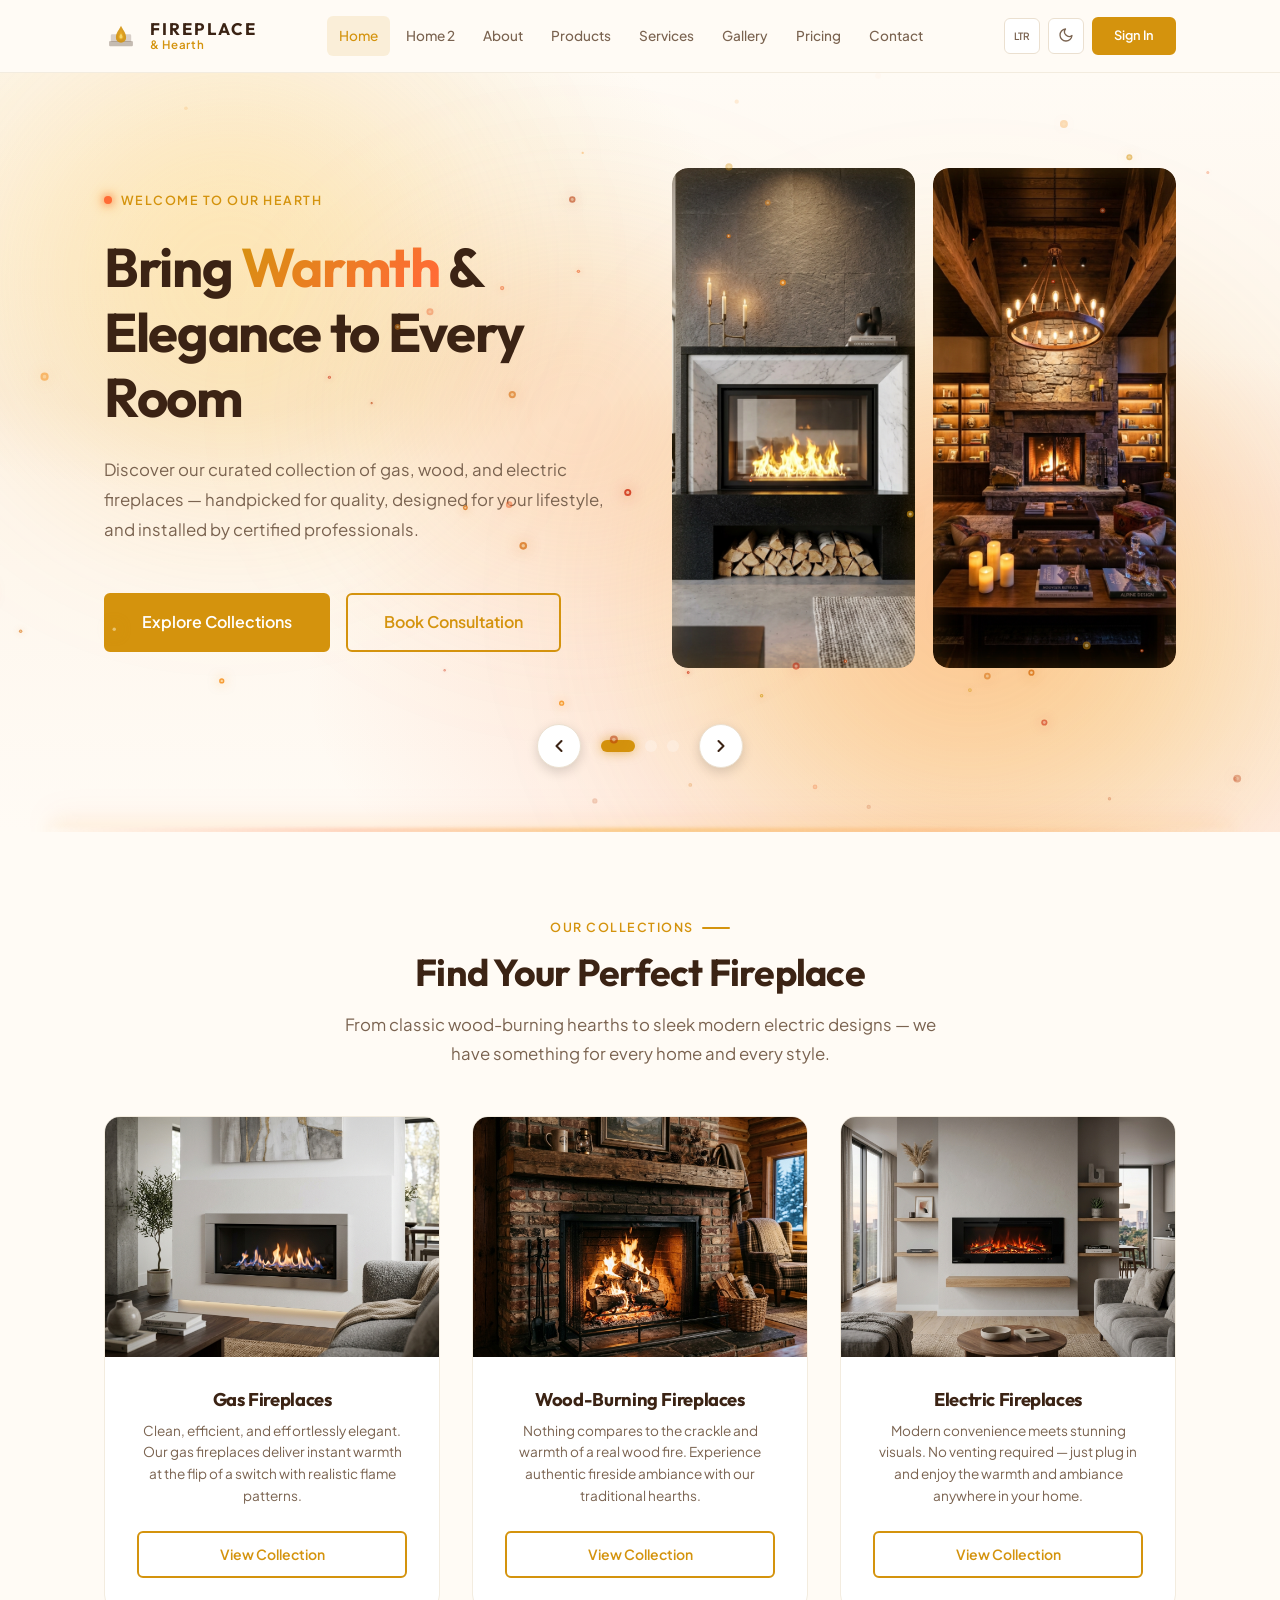
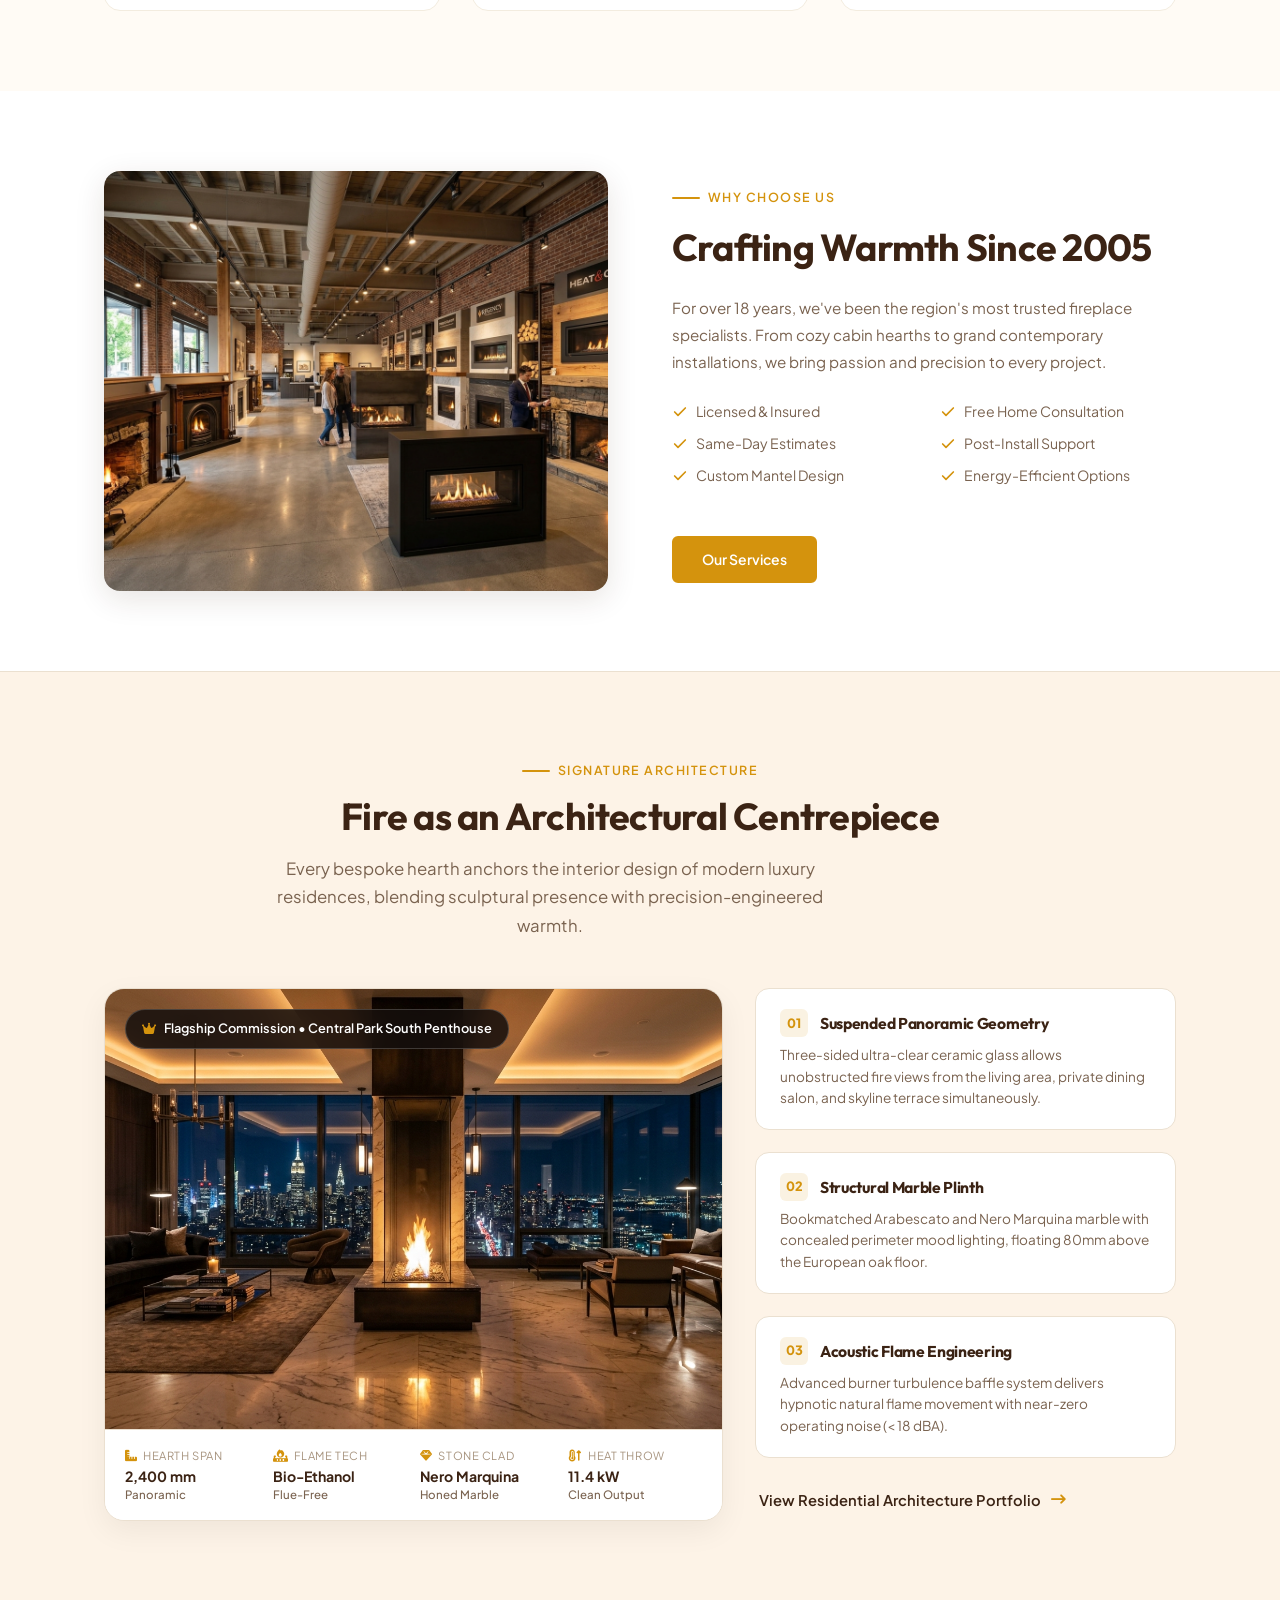
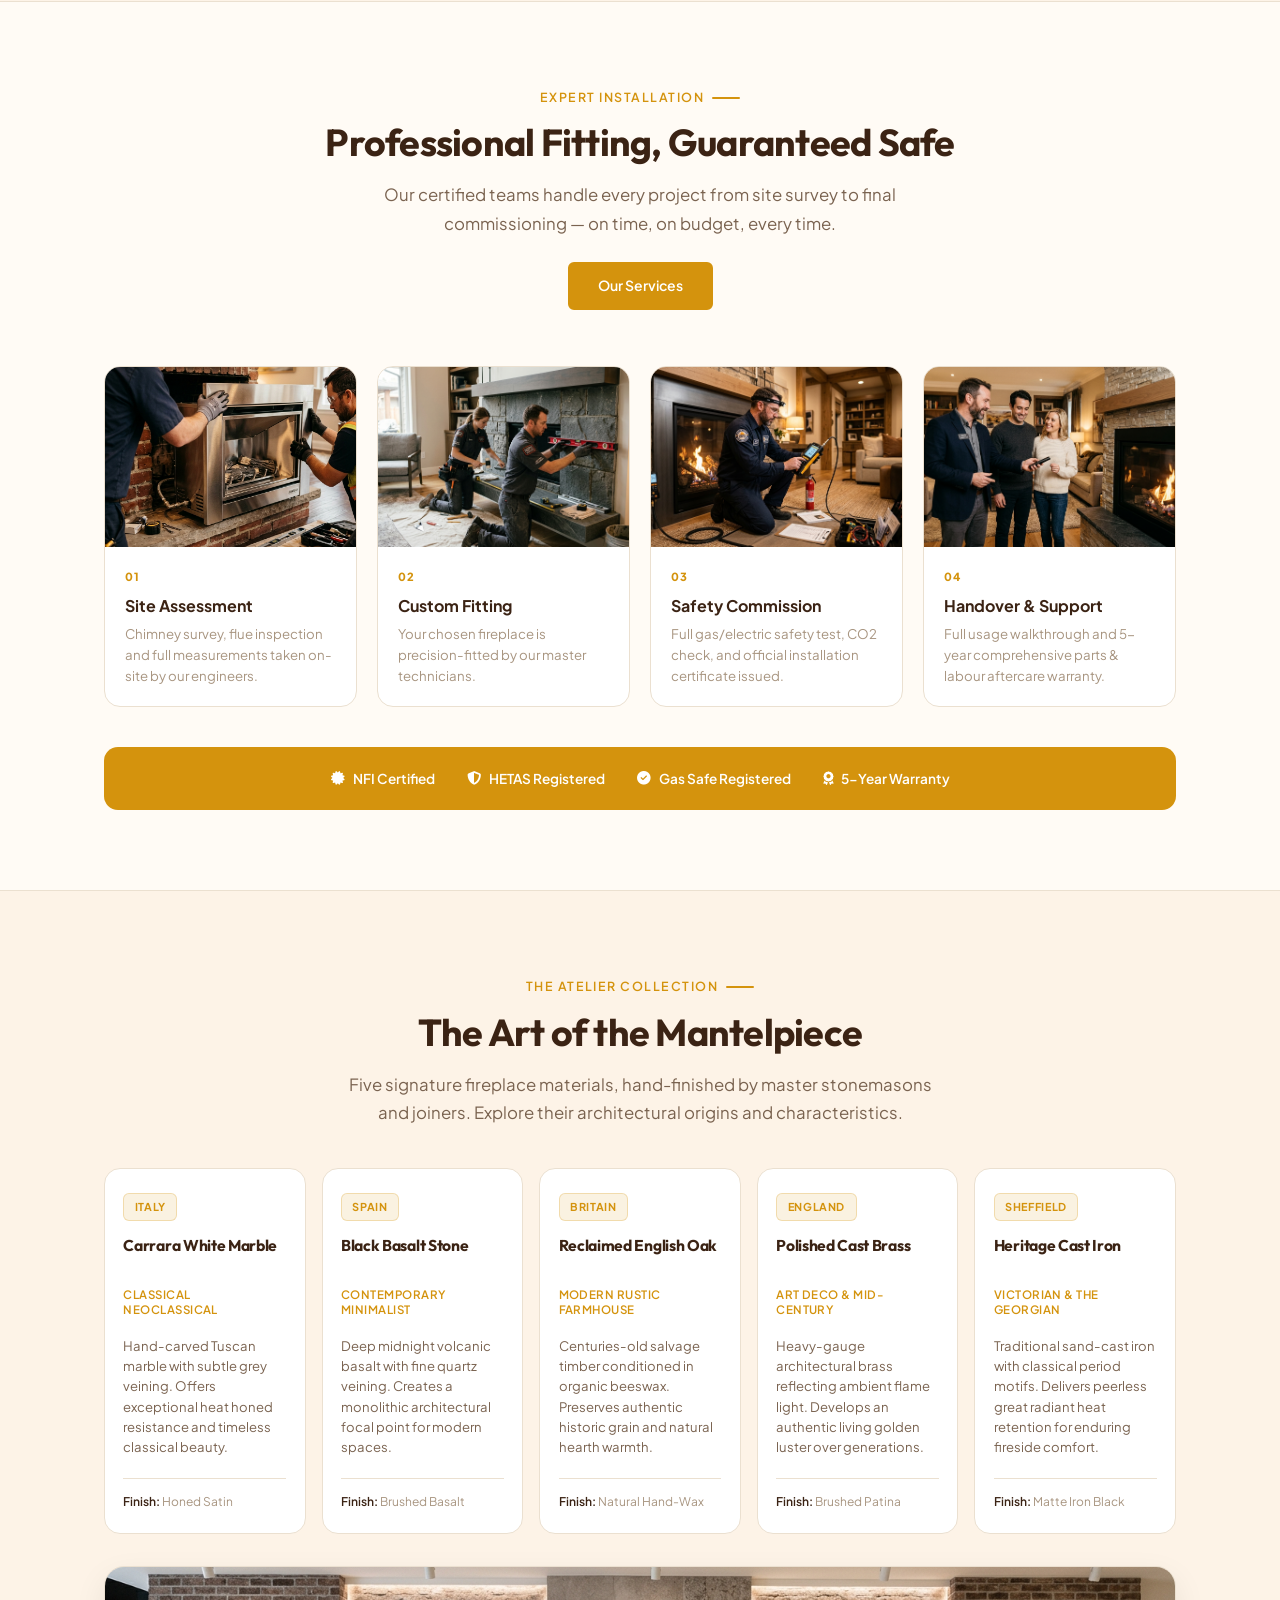
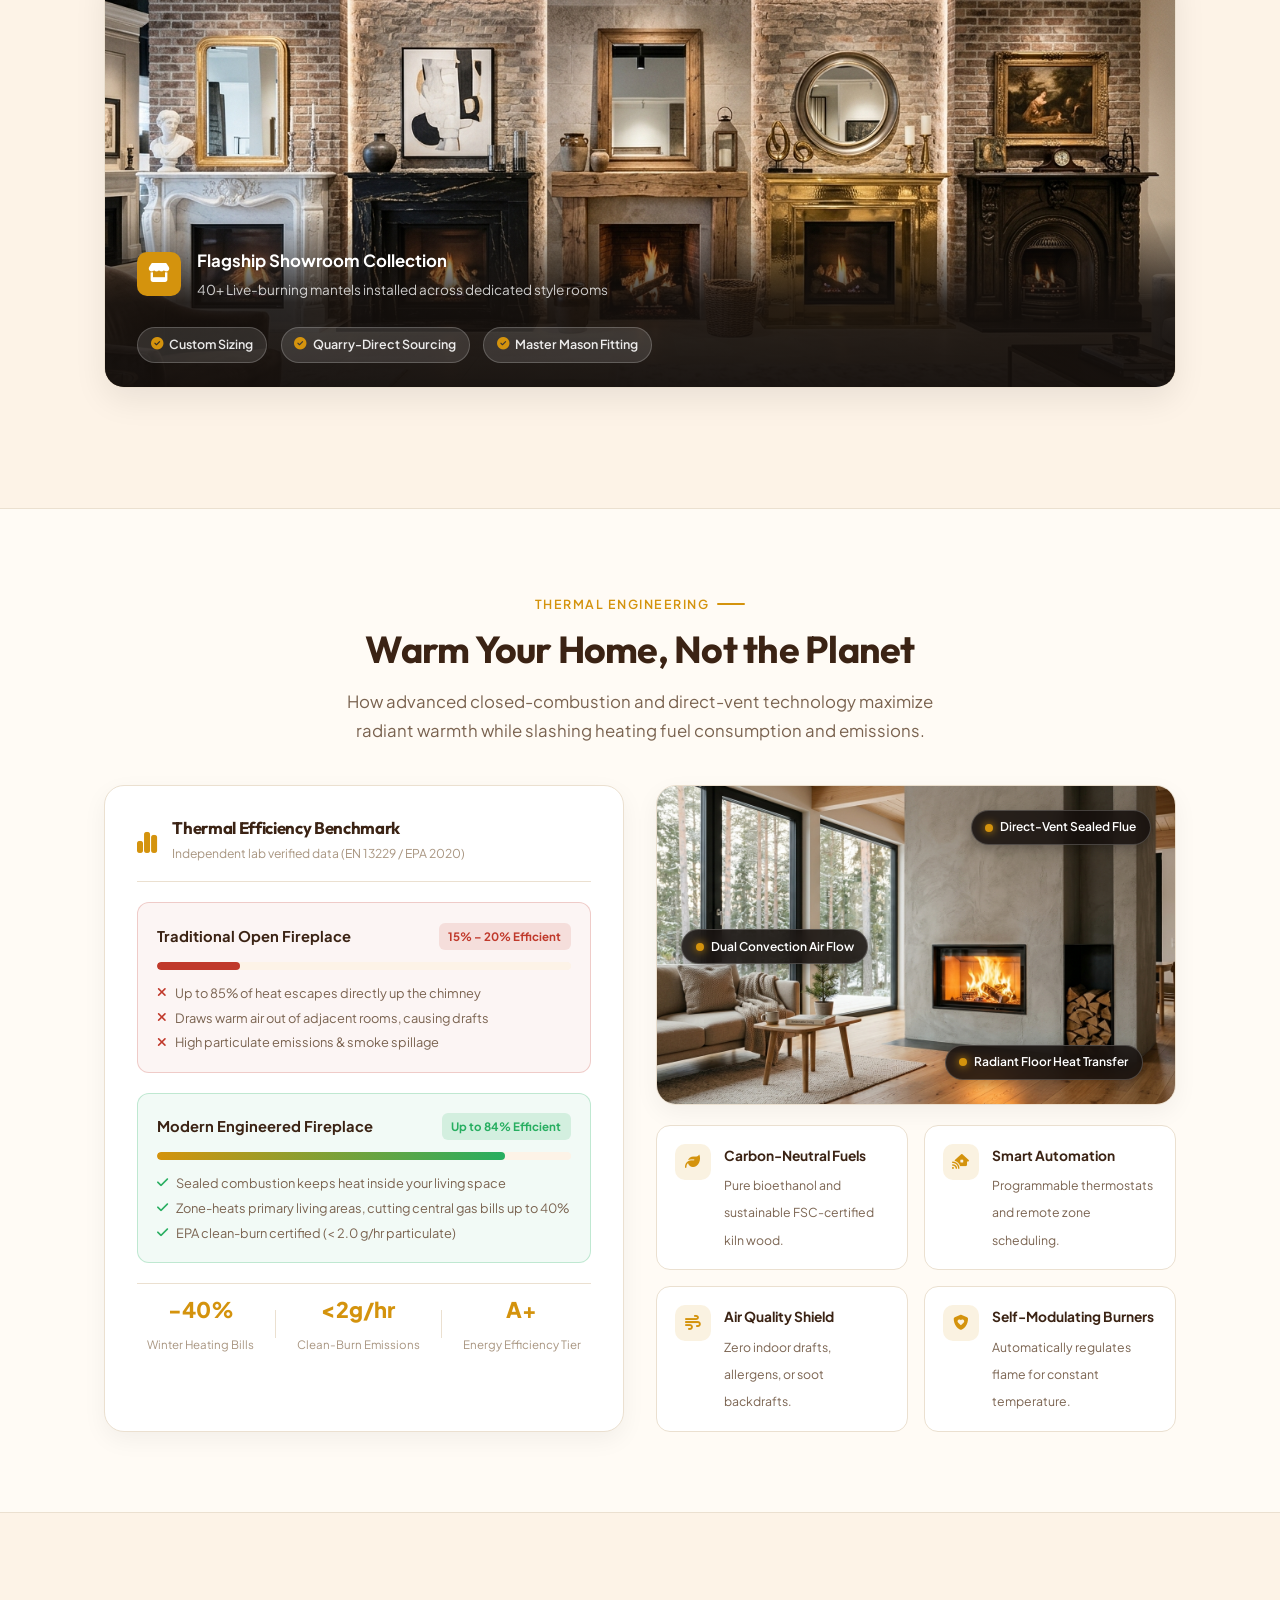
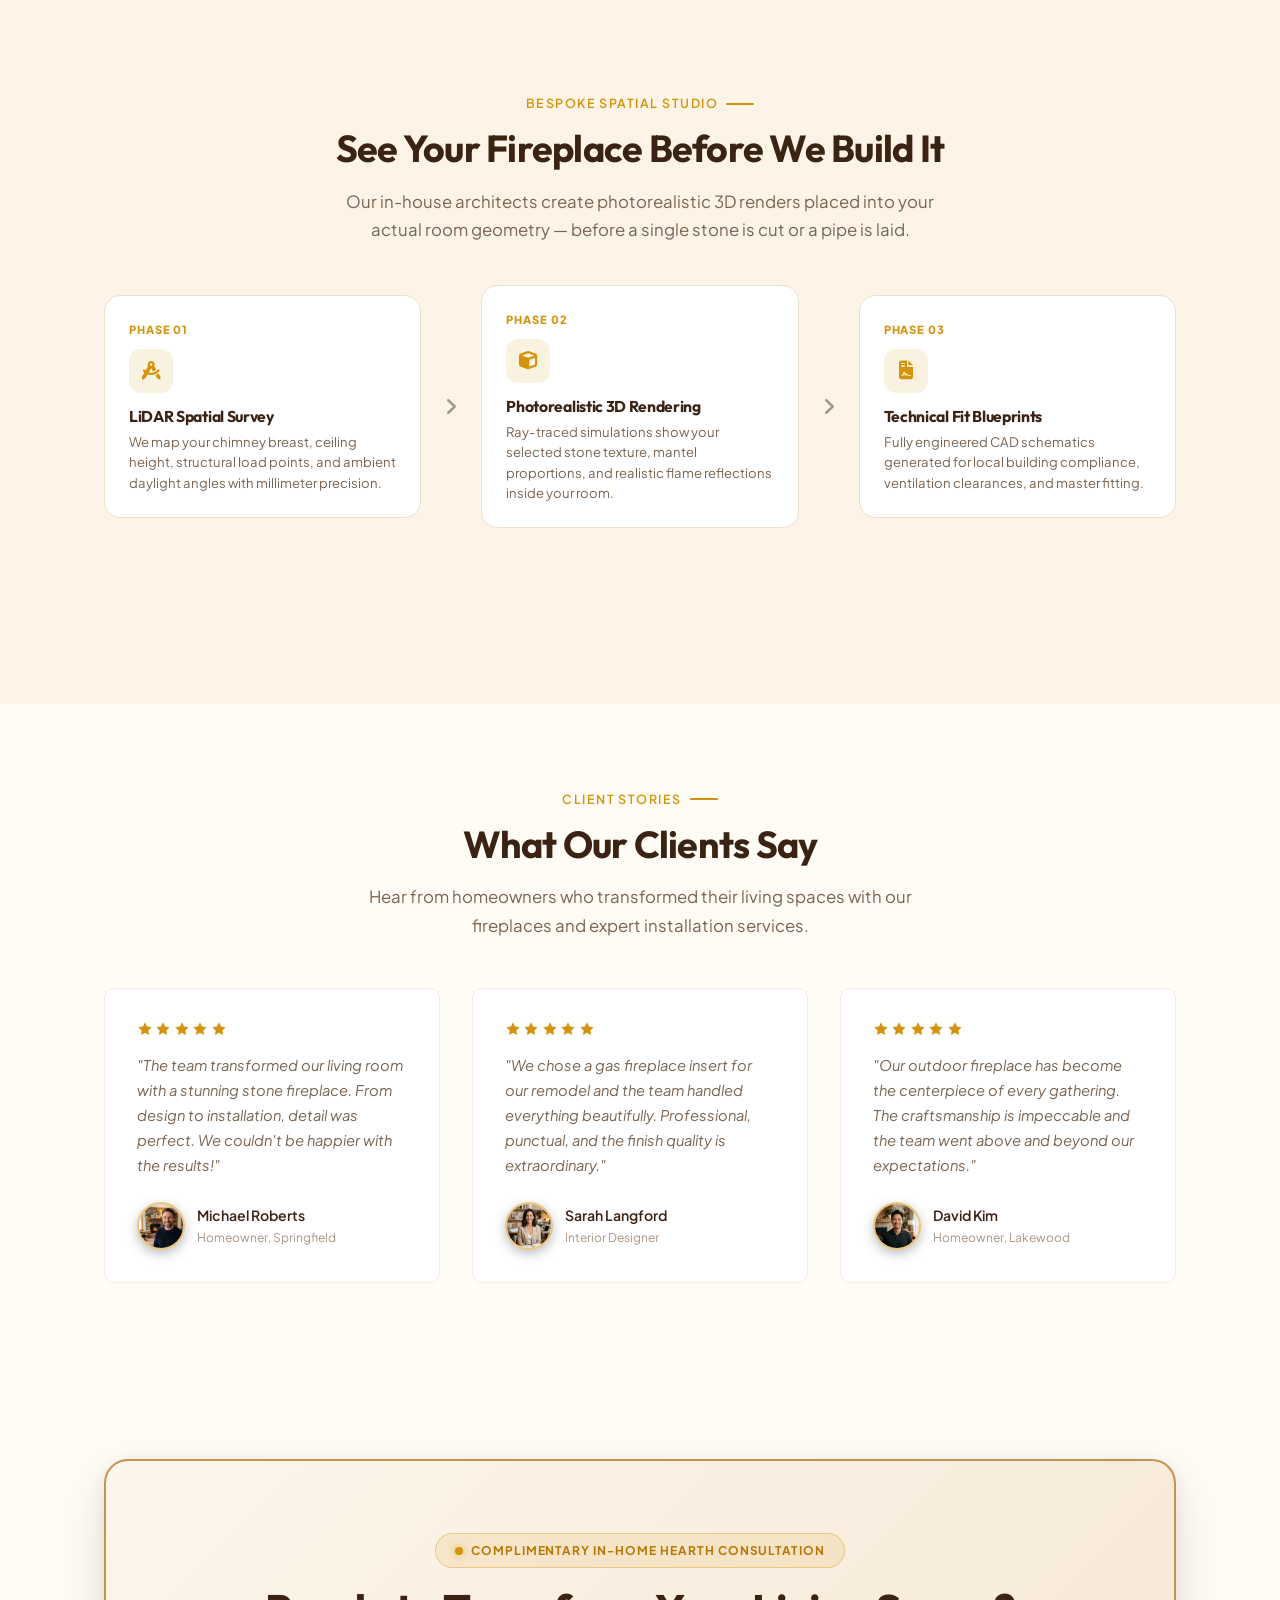
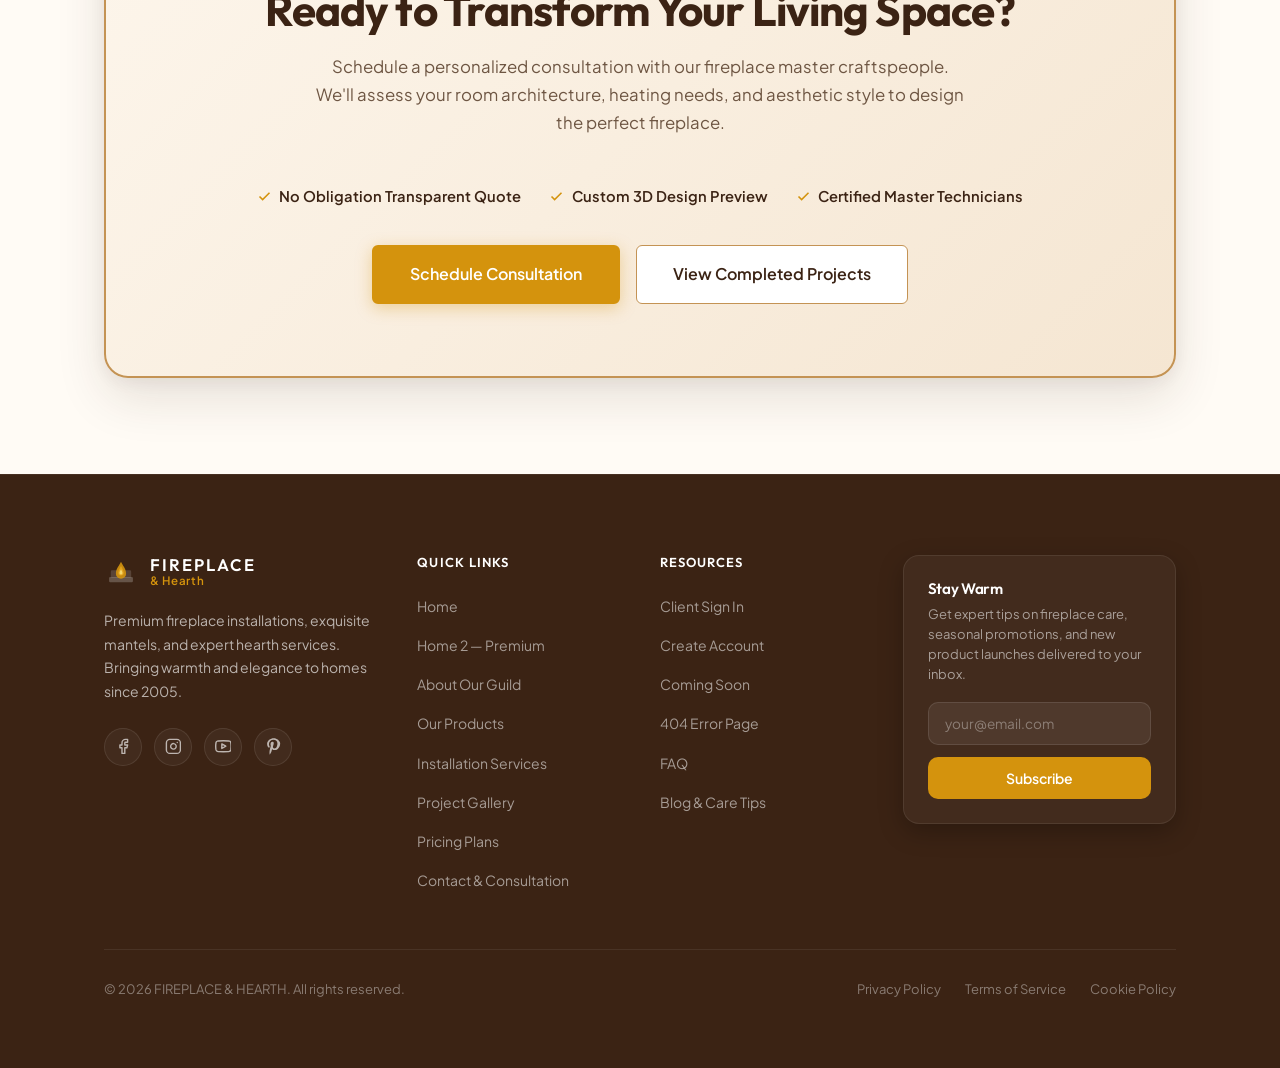
==== commit e685774f: "feat: add image assets and update HTML pages with new visual cards and banners" ====
--- a/index.html
+++ b/index.html
@@ -15,6 +15,16 @@
 
     <!-- ═══ Hero Split Slider (3 Slides, 2 Images Each, 5s Auto-Transition) ═══ -->
     <section class="hero-split hero-slider-section" id="heroSliderSection">
+        <!-- Theme-Inspired Hearth Ambience & Animated Embers -->
+        <div class="hearth-ambient-glow" aria-hidden="true">
+            <div class="hearth-glow-orb hearth-glow-orb-1"></div>
+            <div class="hearth-glow-orb hearth-glow-orb-2"></div>
+            <div class="hearth-glow-orb hearth-glow-orb-3"></div>
+            <div class="hearth-glow-line"></div>
+            <div class="hearth-cursor-glow" id="hearthCursorGlow"></div>
+        </div>
+        <canvas id="hearthEmbersCanvas" class="hearth-embers-canvas" aria-hidden="true"></canvas>
+
         <div class="container">
             <div class="hero-slider-container">
                 <!-- Slide 1: Warmth & Elegance (Luxury Custom Hearths) -->
@@ -278,7 +288,7 @@
                     <div class="idx-install-card-body">
                         <span class="idx-install-card-num">01</span>
                         <strong>Site Assessment</strong>
-                        <p>Chimney survey, flue inspection and full measurements taken on-site by our certified engineers.</p>
+                        <p>Chimney survey, flue inspection and full measurements taken on-site by our engineers.</p>
                     </div>
                 </div>
                 <div class="idx-install-card">
@@ -288,7 +298,7 @@
                     <div class="idx-install-card-body">
                         <span class="idx-install-card-num">02</span>
                         <strong>Custom Fitting</strong>
-                        <p>Your chosen fireplace is precision-fitted by our master technicians using factory-approved methods.</p>
+                        <p>Your chosen fireplace is precision-fitted by our master technicians.</p>
                     </div>
                 </div>
                 <div class="idx-install-card">
@@ -334,41 +344,41 @@
             <div class="idx-mantel-materials-grid scroll-reveal">
                 <div class="idx-mat-card">
                     <span class="idx-mat-tag">Italy</span>
-                    <h4>Carrara Marble</h4>
-                    <span class="idx-mat-style">Classical &amp; French Neoclassical</span>
-                    <p>Hand-carved Tuscan marble with subtle grey veining. Delivers exceptional heat resistance and enduring classical refinement.</p>
+                    <h4>Carrara White Marble</h4>
+                    <span class="idx-mat-style">Classical Neoclassical</span>
+                    <p>Hand-carved Tuscan marble with subtle grey veining. Offers exceptional heat honed resistance and timeless classical beauty.</p>
                     <div class="idx-mat-finish"><span>Finish:</span> Honed Satin</div>
                 </div>
 
                 <div class="idx-mat-card">
                     <span class="idx-mat-tag">Spain</span>
-                    <h4>Black Architectural Stone</h4>
+                    <h4>Black Basalt Stone</h4>
                     <span class="idx-mat-style">Contemporary Minimalist</span>
-                    <p>Deep midnight basalt with fine calcite quartz streaks. Creates a bold monolithic focal point for modern minimalist interiors.</p>
+                    <p>Deep midnight volcanic basalt with fine quartz veining. Creates a monolithic architectural focal point for modern spaces.</p>
                     <div class="idx-mat-finish"><span>Finish:</span> Brushed Basalt</div>
                 </div>
 
                 <div class="idx-mat-card">
-                    <span class="idx-mat-tag">UK &amp; France</span>
+                    <span class="idx-mat-tag">Britain</span>
                     <h4>Reclaimed English Oak</h4>
-                    <span class="idx-mat-style">Modern Farmhouse &amp; Rustic</span>
-                    <p>Centuries-old salvage timber finished in organic beeswax. Preserves authentic natural grain, historic knots, and rustic warmth.</p>
+                    <span class="idx-mat-style">Modern Rustic Farmhouse</span>
+                    <p>Centuries-old salvage timber conditioned in organic beeswax. Preserves authentic historic grain and natural hearth warmth.</p>
                     <div class="idx-mat-finish"><span>Finish:</span> Natural Hand-Wax</div>
                 </div>
 
                 <div class="idx-mat-card">
-                    <span class="idx-mat-tag">Birmingham</span>
-                    <h4>Polished Brass &amp; Bronze</h4>
+                    <span class="idx-mat-tag">England</span>
+                    <h4>Polished Cast Brass</h4>
                     <span class="idx-mat-style">Art Deco &amp; Mid-Century</span>
-                    <p>Solid heavy-gauge architectural metal surrounds. Reflects ambient firelight and develops an authentic living golden patina.</p>
+                    <p>Heavy-gauge architectural brass reflecting ambient flame light. Develops an authentic living golden luster over generations.</p>
                     <div class="idx-mat-finish"><span>Finish:</span> Brushed Patina</div>
                 </div>
 
                 <div class="idx-mat-card">
                     <span class="idx-mat-tag">Sheffield</span>
                     <h4>Heritage Cast Iron</h4>
-                    <span class="idx-mat-style">Victorian &amp; Georgian Era</span>
-                    <p>Traditional sand-cast iron in historic architectural motifs. Delivers peerless heat retention, radiating warmth for hours.</p>
+                    <span class="idx-mat-style">Victorian &amp; The Georgian</span>
+                    <p>Traditional sand-cast iron with classical period motifs. Delivers peerless great radiant heat retention for enduring fireside comfort.</p>
                     <div class="idx-mat-finish"><span>Finish:</span> Matte Iron Black</div>
                 </div>
             </div>
@@ -571,7 +581,7 @@
                         <svg xmlns="http://www.w3.org/2000/svg" width="16" height="16" viewBox="0 0 24 24" fill="currentColor"><polygon points="12 2 15.09 8.26 22 9.27 17 14.14 18.18 21.02 12 17.77 5.82 21.02 7 14.14 2 9.27 8.91 8.26 12 2"/></svg>
                         <svg xmlns="http://www.w3.org/2000/svg" width="16" height="16" viewBox="0 0 24 24" fill="currentColor"><polygon points="12 2 15.09 8.26 22 9.27 17 14.14 18.18 21.02 12 17.77 5.82 21.02 7 14.14 2 9.27 8.91 8.26 12 2"/></svg>
                     </div>
-                    <p class="testimonial-text">"The team transformed our living room with a stunning stone fireplace. From design to installation, every detail was perfect. We couldn't be happier with the result!"</p>
+                    <p class="testimonial-text">"The team transformed our living room with a stunning stone fireplace. From design to installation, detail was perfect. We couldn't be happier with the results!"</p>
                     <div class="testimonial-author">
                         <img src="assets/images/client-michael.jpg" alt="Michael Roberts" class="testimonial-avatar" width="48" height="48" loading="lazy">
                         <div>
--- a/style.css
+++ b/style.css
@@ -1,4 +1,4 @@
-/* ===== FIREPLACE & HEARTH STORE — DESIGN SYSTEM ===== */
+﻿/* ===== FIREPLACE & HEARTH STORE — DESIGN SYSTEM ===== */
 
 /* ─── Google Fonts ──────────────────────────────────── */
 @import url('https://fonts.googleapis.com/css2?family=Outfit:wght@400;500;600;700;800&family=Plus+Jakarta+Sans:ital,wght@0,300;0,400;0,500;0,600;0,700;1,400&display=swap');
@@ -866,10 +866,247 @@
     overflow: hidden;
 }
 
-/* ─── Hero Split Slider (3 Slides, 2 Images Each, 5s Auto-Transition) ─── */
+/* ─── Hero Split Slider (Theme Atmosphere & Animated Hearth Ambient) ─── */
 .hero-slider-section {
     position: relative;
     padding-bottom: var(--space-3xl);
+    overflow: hidden;
+    background:
+        radial-gradient(ellipse 75% 60% at 80% 80%, rgba(245, 166, 35, 0.2) 0%, rgba(255, 107, 53, 0.1) 45%, transparent 75%),
+        radial-gradient(ellipse 60% 50% at 15% 20%, rgba(254, 215, 102, 0.15) 0%, rgba(212, 147, 13, 0.06) 50%, transparent 70%),
+        linear-gradient(180deg, var(--clr-bg) 0%, rgba(253, 243, 231, 0.8) 45%, var(--clr-bg) 100%);
+    transition: background 0.4s ease;
+}
+
+.dark .hero-slider-section {
+    background:
+        radial-gradient(ellipse 80% 70% at 80% 80%, rgba(255, 107, 53, 0.3) 0%, rgba(212, 147, 13, 0.16) 45%, transparent 75%),
+        radial-gradient(ellipse 60% 55% at 15% 20%, rgba(245, 166, 35, 0.16) 0%, rgba(139, 37, 0, 0.12) 50%, transparent 70%),
+        linear-gradient(180deg, #18110B 0%, #241810 45%, #18110B 100%);
+}
+
+.hero-slider-section .container {
+    position: relative;
+    z-index: 2;
+}
+
+/* ─── Theme-Inspired Hearth Background Atmosphere & Animations ─── */
+.hearth-ambient-glow {
+    position: absolute;
+    inset: 0;
+    pointer-events: none;
+    z-index: 0;
+    overflow: hidden;
+}
+
+/* Warm radial orbs that simulate natural dancing fireplace glow */
+.hearth-glow-orb {
+    position: absolute;
+    border-radius: 50%;
+    filter: blur(80px);
+    pointer-events: none;
+    will-change: transform, opacity;
+}
+
+/* Orb 1: Warm amber hearth glow under the fireplace visual area (bottom-right) */
+.hearth-glow-orb-1 {
+    width: 720px;
+    height: 720px;
+    bottom: -130px;
+    right: -50px;
+    background: radial-gradient(circle, rgba(255, 120, 40, 0.38) 0%, rgba(245, 166, 35, 0.24) 40%, rgba(212, 147, 13, 0.08) 60%, transparent 75%);
+    animation: hearthFlamePulse 7s ease-in-out infinite alternate;
+}
+
+/* Orb 2: Golden hearth light behind the headline text (top-left) */
+.hearth-glow-orb-2 {
+    width: 560px;
+    height: 560px;
+    top: -70px;
+    left: -50px;
+    background: radial-gradient(circle, rgba(254, 205, 80, 0.32) 0%, rgba(245, 166, 35, 0.16) 45%, transparent 70%);
+    animation: hearthAmbientBreathe 9s ease-in-out infinite alternate;
+}
+
+/* Orb 3: Central hearth flicker flare */
+.hearth-glow-orb-3 {
+    width: 520px;
+    height: 420px;
+    top: 45%;
+    left: 45%;
+    transform: translate(-50%, -50%);
+    background: radial-gradient(ellipse, rgba(255, 100, 30, 0.26) 0%, rgba(245, 166, 35, 0.14) 45%, transparent 70%);
+    animation: hearthFlickerShimmer 4.5s ease-in-out infinite;
+}
+
+/* Glowing hearthline base light */
+.hearth-glow-line {
+    position: absolute;
+    bottom: 0;
+    left: 4%;
+    right: 4%;
+    height: 3px;
+    background: linear-gradient(90deg, transparent 0%, rgba(255, 107, 53, 0.45) 25%, rgba(245, 166, 35, 0.8) 50%, rgba(255, 140, 50, 0.45) 75%, transparent 100%);
+    filter: blur(2px);
+    box-shadow: 0 0 20px rgba(245, 166, 35, 0.55), 0 -8px 30px rgba(255, 107, 53, 0.35);
+    animation: hearthLineBreathe 4s ease-in-out infinite alternate;
+}
+
+/* Dark mode adjustments for orbs */
+.dark .hearth-glow-orb-1 {
+    background: radial-gradient(circle, rgba(255, 107, 53, 0.58) 0%, rgba(230, 70, 20, 0.4) 40%, rgba(212, 147, 13, 0.2) 65%, transparent 80%);
+    filter: blur(90px);
+}
+.dark .hearth-glow-orb-2 {
+    background: radial-gradient(circle, rgba(245, 166, 35, 0.45) 0%, rgba(212, 147, 13, 0.24) 45%, transparent 75%);
+    filter: blur(90px);
+}
+.dark .hearth-glow-orb-3 {
+    background: radial-gradient(ellipse, rgba(255, 120, 40, 0.48) 0%, rgba(255, 60, 10, 0.28) 50%, transparent 75%);
+    filter: blur(85px);
+}
+.dark .hearth-glow-line {
+    background: linear-gradient(90deg, transparent 0%, rgba(255, 107, 53, 0.65) 25%, rgba(245, 166, 35, 0.95) 50%, rgba(255, 140, 50, 0.65) 75%, transparent 100%);
+    box-shadow: 0 0 25px rgba(245, 166, 35, 0.75), 0 -12px 40px rgba(255, 107, 53, 0.5);
+}
+
+/* Interactive cursor warmth aura */
+.hearth-cursor-glow {
+    position: absolute;
+    width: 440px;
+    height: 440px;
+    border-radius: 50%;
+    transform: translate(-50%, -50%);
+    pointer-events: none;
+    background: radial-gradient(circle, rgba(255, 140, 40, 0.22) 0%, rgba(245, 166, 35, 0.09) 40%, transparent 70%);
+    filter: blur(35px);
+    z-index: 1;
+    opacity: 0;
+    transition: opacity 0.35s ease;
+    will-change: transform, left, top;
+}
+.dark .hearth-cursor-glow {
+    background: radial-gradient(circle, rgba(255, 120, 40, 0.35) 0%, rgba(212, 147, 13, 0.15) 45%, transparent 70%);
+}
+
+/* Canvas for floating rising ember sparks — Layered above for 3D fireside atmosphere */
+.hearth-embers-canvas {
+    position: absolute;
+    inset: 0;
+    width: 100%;
+    height: 100%;
+    pointer-events: none;
+    z-index: 3;
+}
+
+/* Warm subtle rim glow on hero images */
+.hero-img-wrapper {
+    position: relative;
+    border-radius: var(--radius-lg);
+    overflow: hidden;
+}
+
+.hero-img-wrapper::after {
+    content: '';
+    position: absolute;
+    inset: 0;
+    border-radius: var(--radius-lg);
+    box-shadow: inset 0 0 28px rgba(245, 166, 35, 0.22);
+    pointer-events: none;
+    transition: box-shadow 0.4s ease;
+}
+
+.hero-img-wrapper:hover::after {
+    box-shadow: inset 0 0 45px rgba(255, 107, 53, 0.4);
+}
+
+/* Keyframe animations for natural flame breathing & dancing hearth light */
+@keyframes hearthFlamePulse {
+    0% {
+        transform: translate(0, 0) scale(1);
+        opacity: 0.6;
+    }
+    30% {
+        transform: translate(-20px, -15px) scale(1.08);
+        opacity: 0.8;
+    }
+    65% {
+        transform: translate(15px, -8px) scale(0.96);
+        opacity: 0.55;
+    }
+    100% {
+        transform: translate(-10px, 10px) scale(1.04);
+        opacity: 0.75;
+    }
+}
+
+@keyframes hearthAmbientBreathe {
+    0% {
+        transform: translate(0, 0) scale(0.95);
+        opacity: 0.45;
+    }
+    50% {
+        transform: translate(20px, 15px) scale(1.08);
+        opacity: 0.68;
+    }
+    100% {
+        transform: translate(-12px, 8px) scale(1);
+        opacity: 0.52;
+    }
+}
+
+@keyframes hearthFlickerShimmer {
+    0%, 100% {
+        opacity: 0.32;
+        transform: translate(-50%, -50%) scale(1);
+    }
+    20% {
+        opacity: 0.58;
+        transform: translate(-51%, -49%) scale(1.06);
+    }
+    45% {
+        opacity: 0.36;
+        transform: translate(-49%, -52%) scale(0.98);
+    }
+    70% {
+        opacity: 0.62;
+        transform: translate(-50%, -48%) scale(1.07);
+    }
+    85% {
+        opacity: 0.42;
+        transform: translate(-52%, -50%) scale(0.99);
+    }
+}
+
+@keyframes hearthLineBreathe {
+    0% {
+        opacity: 0.55;
+        transform: scaleX(0.96);
+    }
+    100% {
+        opacity: 0.95;
+        transform: scaleX(1.02);
+    }
+}
+
+@keyframes hearthSparkPulse {
+    0%, 100% {
+        transform: scale(1);
+        box-shadow: 0 0 6px #FF6B35, 0 0 10px #F5A623;
+    }
+    50% {
+        transform: scale(1.35);
+        box-shadow: 0 0 12px #FF6B35, 0 0 22px #FF9F1C, 0 0 28px rgba(255, 107, 53, 0.65);
+    }
+}
+
+@media (prefers-reduced-motion: reduce) {
+    .hearth-glow-orb-1,
+    .hearth-glow-orb-2,
+    .hearth-glow-orb-3,
+    .hearth-glow-line {
+        animation: none !important;
+    }
 }
 
 .hero-slider-container {
@@ -978,14 +1215,41 @@
     max-width: 540px;
 }
 
-.hero-content .section-label { margin-bottom: var(--space-lg); }
+.hero-content .section-label { 
+    display: inline-flex;
+    align-items: center;
+    gap: 0.55rem;
+    margin-bottom: var(--space-lg); 
+}
+
+.hero-content .section-label::before {
+    content: '';
+    display: inline-block;
+    width: 8px;
+    height: 8px;
+    border-radius: 50%;
+    background: #FF6B35;
+    box-shadow: 0 0 8px #FF6B35, 0 0 14px #F5A623;
+    animation: hearthSparkPulse 2s ease-in-out infinite;
+}
 
 .hero-content h1 {
     margin-bottom: var(--space-lg);
     font-size: clamp(2.2rem, 5vw, 3.4rem);
 }
 
-.hero-content h1 span { color: var(--clr-primary); }
+.hero-content h1 span { 
+    background: linear-gradient(135deg, #D4930D 0%, #FF6B35 50%, #F5A623 100%);
+    -webkit-background-clip: text;
+    -webkit-text-fill-color: transparent;
+    background-size: 200% auto;
+    animation: flameTextShimmer 6s ease-in-out infinite alternate;
+}
+
+@keyframes flameTextShimmer {
+    0% { background-position: 0% 50%; }
+    100% { background-position: 100% 50%; }
+}
 
 .hero-content p {
     font-size: 1.05rem;
@@ -2286,6 +2550,26 @@
     .cta-concierge-text .hero-btns {
         justify-content: center;
     }
+    .cta-showroom-card {
+        max-width: 480px;
+        margin-left: auto;
+        margin-right: auto;
+        width: 100%;
+        text-align: center;
+    }
+    .cta-showroom-details {
+        width: fit-content;
+        max-width: 100%;
+        margin: 0 auto 1.25rem;
+        text-align: left;
+    }
+    [dir="rtl"] .cta-showroom-details {
+        text-align: right;
+    }
+    .cta-showroom-card-footer {
+        justify-content: center;
+        text-align: center;
+    }
     .cta-banner.cta-home-showroom,
     .cta-banner.cta-products-concierge {
         padding: 3rem 2rem;
@@ -2330,6 +2614,113 @@
     }
     .cta-stat-number {
         font-size: 1.5rem;
+    }
+
+    /* ─── Concierge CTA Banner Mobile Layout & Symmetric Gap ─── */
+    .cta-banner.cta-products-concierge {
+        padding: 2.25rem 1.25rem;
+        box-sizing: border-box;
+        width: 100%;
+        overflow: hidden;
+    }
+    .cta-concierge-grid {
+        grid-template-columns: 100%;
+        width: 100%;
+        gap: 2rem;
+        box-sizing: border-box;
+    }
+    .cta-concierge-text {
+        width: 100%;
+        max-width: 100%;
+        box-sizing: border-box;
+        text-align: center;
+    }
+    .cta-concierge-text h2 {
+        font-size: clamp(1.4rem, 5vw, 1.85rem);
+        line-height: 1.25;
+        margin-bottom: 0.75rem;
+        word-break: normal;
+        overflow-wrap: break-word;
+    }
+    .cta-concierge-text p {
+        font-size: 0.92rem;
+        line-height: 1.6;
+        margin-bottom: 1.5rem;
+        word-break: normal;
+        overflow-wrap: break-word;
+        max-width: 100%;
+    }
+    .cta-concierge-text .hero-btns {
+        display: flex;
+        flex-direction: column;
+        align-items: stretch;
+        width: 100%;
+        gap: 0.75rem;
+        margin: 0 auto;
+    }
+    .cta-concierge-text .hero-btns .btn {
+        width: 100%;
+        justify-content: center;
+        padding: 0.85rem 1.15rem;
+        font-size: 0.92rem;
+        white-space: normal;
+        text-align: center;
+        box-sizing: border-box;
+    }
+    .cta-concierge-cards {
+        width: 100%;
+        box-sizing: border-box;
+        gap: 0.85rem;
+    }
+    .cta-mini-card {
+        width: 100%;
+        box-sizing: border-box;
+        padding: 0.85rem 1rem;
+        gap: 0.85rem;
+    }
+    .cta-mini-card-icon {
+        width: 2.35rem;
+        height: 2.35rem;
+        flex-shrink: 0;
+    }
+    .cta-mini-card-icon svg {
+        width: 18px;
+        height: 18px;
+    }
+    .cta-mini-card-content {
+        flex: 1;
+        min-width: 0;
+        text-align: left;
+    }
+    [dir="rtl"] .cta-mini-card-content {
+        text-align: right;
+    }
+    .cta-mini-card-content h4 {
+        font-size: 0.92rem;
+        line-height: 1.3;
+        margin-bottom: 0.2rem;
+        word-break: normal;
+        overflow-wrap: break-word;
+    }
+    .cta-mini-card-content p {
+        font-size: 0.8rem;
+        line-height: 1.4;
+        word-break: normal;
+        overflow-wrap: break-word;
+    }
+}
+
+@media (max-width: 380px) {
+    .cta-banner.cta-products-concierge {
+        padding: 2rem 1rem;
+    }
+    .cta-mini-card {
+        padding: 0.8rem 0.85rem;
+        gap: 0.75rem;
+    }
+    .cta-concierge-text .hero-btns .btn {
+        padding: 0.8rem 0.75rem;
+        font-size: 0.88rem;
     }
 }
 
@@ -2349,11 +2740,12 @@
     display: grid;
     grid-template-columns: 1.15fr 1fr;
     gap: 3.5rem;
-    align-items: center;
+    align-items: stretch;
 }
 
 .cta-banner-split.cta-about-split .cta-split-inner {
     grid-template-columns: 1fr 1.15fr;
+    align-items: stretch;
 }
 
 .cta-split-badge {
@@ -2461,12 +2853,14 @@
     position: relative;
     width: 100%;
     height: 100%;
-    min-height: 380px;
+    min-height: 480px;
     border-radius: var(--radius-lg);
     overflow: hidden;
     box-shadow: 0 20px 45px rgba(59, 35, 20, 0.16);
     border: 2px solid #D8BE9E;
     transition: transform var(--transition-base), box-shadow var(--transition-base);
+    display: flex;
+    flex-direction: column;
 }
 
 .cta-split-card:hover {
@@ -2478,9 +2872,10 @@
 .cta-split-img {
     width: 100%;
     height: 100%;
-    min-height: 380px;
+    min-height: 480px;
     object-fit: cover;
     display: block;
+    flex-grow: 1;
     transition: transform 0.6s ease;
 }
 
@@ -2633,8 +3028,153 @@
         min-height: auto;
     }
     .cta-split-img {
+        height: 380px;
+        min-height: auto;
+    }
+}
+
+/* Tablet 2-Column Split (769px - 992px) */
+@media (max-width: 992px) and (min-width: 769px) {
+    .cta-banner-split.cta-about-split .cta-split-inner {
+        grid-template-columns: 1fr 1.15fr;
+        gap: 2rem;
+        align-items: stretch;
+        text-align: left;
+    }
+    .cta-banner-split.cta-about-split {
+        text-align: left;
+    }
+    .cta-banner-split.cta-about-split .cta-split-perks {
+        align-items: flex-start;
+    }
+    .cta-banner-split.cta-about-split .cta-split-content .hero-btns {
+        justify-content: flex-start;
+    }
+    .cta-banner-split.cta-about-split .cta-split-media {
+        max-width: 100%;
+        margin: 0;
+        height: 100%;
+        min-height: 480px;
+    }
+    .cta-banner-split.cta-about-split .cta-split-card {
+        height: 100%;
+        min-height: 480px;
+    }
+    .cta-banner-split.cta-about-split .cta-split-img {
+        height: 100%;
+        min-height: 480px;
+        object-fit: cover;
+    }
+}
+
+/* Mobile Devices (<= 768px, e.g. Samsung Galaxy A55 360px, iPhone 375-430px) */
+@media (max-width: 768px) {
+    .cta-banner.cta-banner-split.cta-about-split {
+        padding: 2.25rem 1.25rem;
+        text-align: center;
+        overflow: hidden;
+        width: 100%;
+        box-sizing: border-box;
+    }
+    .cta-banner-split.cta-about-split .cta-split-inner {
+        grid-template-columns: 1fr;
+        gap: 2rem;
+        width: 100%;
+        max-width: 100%;
+        box-sizing: border-box;
+    }
+    .cta-banner-split.cta-about-split .cta-split-media {
+        width: 100%;
+        max-width: 100%;
+        margin: 0 auto;
+        height: auto;
+        min-height: auto;
+    }
+    .cta-banner-split.cta-about-split .cta-split-card {
         height: 280px;
-        min-height: auto;
+        min-height: 280px;
+        max-height: 280px;
+        width: 100%;
+    }
+    .cta-banner-split.cta-about-split .cta-split-img {
+        height: 100%;
+        min-height: 280px;
+        width: 100%;
+        object-fit: cover;
+    }
+    .cta-banner-split.cta-about-split .cta-split-tag-top {
+        top: 0.75rem;
+        left: 0.75rem;
+        font-size: 0.68rem;
+        padding: 0.3rem 0.65rem;
+    }
+    .cta-banner-split.cta-about-split .cta-split-caption {
+        bottom: 0.75rem;
+        left: 0.75rem;
+        right: 0.75rem;
+        padding: 0.6rem 0.85rem;
+    }
+    .cta-banner-split.cta-about-split .cta-caption-title {
+        font-size: 0.86rem;
+        line-height: 1.25;
+    }
+    .cta-banner-split.cta-about-split .cta-caption-sub {
+        font-size: 0.72rem;
+    }
+    .cta-banner-split.cta-about-split .cta-split-badge {
+        max-width: 100%;
+        white-space: normal;
+        padding: 0.35rem 0.85rem;
+        font-size: 0.7rem;
+        letter-spacing: 0.05em;
+        line-height: 1.35;
+        margin: 0 auto 0.85rem;
+        text-align: center;
+        box-sizing: border-box;
+    }
+    .cta-banner-split.cta-about-split .cta-split-content {
+        width: 100%;
+        max-width: 100%;
+        box-sizing: border-box;
+        text-align: center;
+    }
+    .cta-banner-split.cta-about-split .cta-split-content h2 {
+        font-size: clamp(1.4rem, 5vw, 1.85rem);
+        line-height: 1.25;
+        margin-bottom: 0.75rem;
+        text-align: center;
+    }
+    .cta-banner-split.cta-about-split .cta-split-content p {
+        font-size: 0.9rem;
+        line-height: 1.6;
+        margin-bottom: 1.5rem;
+        text-align: center;
+    }
+    .cta-banner-split.cta-about-split .cta-split-perks {
+        width: fit-content;
+        max-width: 100%;
+        margin: 0 auto 1.5rem;
+        align-items: flex-start;
+        text-align: left;
+        gap: 0.65rem;
+        box-sizing: border-box;
+    }
+    .cta-banner-split.cta-about-split .cta-split-perk {
+        font-size: 0.85rem;
+        gap: 0.6rem;
+    }
+    .cta-banner-split.cta-about-split .cta-split-content .hero-btns {
+        display: flex;
+        flex-direction: column;
+        gap: 0.75rem;
+        width: 100%;
+        margin: 0 auto;
+    }
+    .cta-banner-split.cta-about-split .cta-split-content .hero-btns .btn {
+        width: 100%;
+        justify-content: center;
+        padding: 0.85rem 1.25rem;
+        font-size: 0.92rem;
     }
 }
 
@@ -2831,22 +3371,23 @@
 
 .studio-selector-card {
     display: flex;
-    flex-direction: column;
-    align-items: flex-start;
-    padding: 0.75rem 0.85rem;
+    align-items: center;
+    justify-content: center;
+    padding: 0.95rem 0.85rem;
     background: var(--clr-surface-alt);
     border: 1px solid var(--clr-border-light);
     border-radius: var(--radius-md);
     cursor: pointer;
     transition: all var(--transition-base);
-    text-align: left;
+    text-align: center;
     position: relative;
     overflow: hidden;
+    min-height: 52px;
 }
 
 [dir="rtl"] .studio-selector-card {
-    text-align: right;
-    align-items: flex-start;
+    text-align: center;
+    align-items: center;
 }
 
 .studio-selector-card:hover {
@@ -2871,41 +3412,25 @@
     background: linear-gradient(90deg, var(--clr-primary), #E67E22);
 }
 
-.selector-card-top {
-    display: flex;
-    align-items: center;
-    gap: 0.45rem;
-    margin-bottom: 0.3rem;
-}
-
-.selector-icon {
-    font-size: 0.88rem;
-    color: var(--clr-primary);
-    display: inline-flex;
-    align-items: center;
-    justify-content: center;
-    transition: transform var(--transition-fast), color var(--transition-fast);
-}
-
-.studio-selector-card:hover .selector-icon,
-.studio-selector-card.active .selector-icon {
-    transform: scale(1.15);
-}
-
 .selector-tag {
-    font-size: 0.72rem;
+    font-size: 0.78rem;
     font-weight: 700;
     text-transform: uppercase;
-    letter-spacing: 0.04em;
+    letter-spacing: 0.06em;
     color: var(--clr-primary);
+    margin: 0;
+    display: inline-block;
+    white-space: nowrap;
+    text-align: center;
+    transition: color var(--transition-base);
 }
 
 .selector-name {
-    font-size: 0.82rem;
+    font-size: 0.85rem;
     font-weight: 600;
     color: var(--clr-text);
-    line-height: 1.25;
-    margin-bottom: 0.2rem;
+    line-height: 1.3;
+    margin-bottom: 0;
     white-space: nowrap;
     overflow: hidden;
     text-overflow: ellipsis;
@@ -3479,6 +4004,10 @@
     text-align: center;
     position: relative;
     padding: var(--space-xl) var(--space-md);
+    display: flex;
+    flex-direction: column;
+    align-items: center;
+    height: 100%;
 }
 
 .process-step:not(:last-child)::after {
@@ -3521,6 +4050,7 @@
     z-index: 2;
     box-shadow: 0 0 0 8px var(--clr-surface);
     transition: transform var(--transition-base), box-shadow var(--transition-base);
+    flex-shrink: 0;
 }
 
 .process-step:hover .process-step-num {
@@ -3529,14 +4059,29 @@
 }
 
 .process-step h4 {
-    margin-bottom: 0.4rem;
-    font-size: 1rem;
+    margin-bottom: 0.5rem;
+    font-size: 1.05rem;
+    font-weight: 600;
+    min-height: 2.8rem;
+    display: flex;
+    align-items: center;
+    justify-content: center;
+    text-align: center;
+    line-height: 1.35;
+    width: 100%;
 }
 
 .process-step p {
-    font-size: 0.82rem;
+    font-size: 0.85rem;
     color: var(--clr-text-muted);
     line-height: 1.6;
+    margin: 0;
+    min-height: 4.8rem;
+    display: flex;
+    align-items: flex-start;
+    justify-content: center;
+    text-align: center;
+    width: 100%;
 }
 
 /* ─── Showroom Section (Home 2) ─────────────────────── */
@@ -3572,15 +4117,21 @@
     grid-template-columns: 1fr 1fr;
     gap: var(--space-md);
     margin-bottom: var(--space-2xl);
+    max-width: 460px;
 }
 
 .showroom-feature {
     display: flex;
-    align-items: flex-start;
-    gap: 0.6rem;
-    padding: var(--space-md);
+    align-items: center;
+    gap: 0.75rem;
+    padding: 0.75rem 1rem;
     background: var(--clr-surface-alt);
     border-radius: var(--radius-sm);
+    text-align: left;
+}
+
+[dir="rtl"] .showroom-feature {
+    text-align: right;
 }
 
 .showroom-feature-icon {
@@ -3817,7 +4368,8 @@
     margin-bottom: var(--space-md);
 }
 
-.product-card.is-last-centered {
+.product-card.is-last-centered,
+.product-card.is-last-centered-3col {
     grid-column: 2;
 }
 
@@ -3886,38 +4438,65 @@
 .service-card {
     background: var(--clr-surface);
     border: 1px solid var(--clr-border-light);
-    border-radius: var(--radius-md);
-    padding: var(--space-2xl);
+    border-radius: var(--radius-lg);
+    overflow: hidden;
     text-align: center;
+    display: flex;
+    flex-direction: column;
+    height: 100%;
     transition: all var(--transition-base);
 }
 .service-card:hover {
-    transform: translateY(-4px);
-    box-shadow: var(--shadow-lg);
+    transform: translateY(-5px);
+    box-shadow: var(--shadow-xl);
     border-color: var(--clr-primary);
 }
 
-.service-card-icon {
-    width: 60px;
-    height: 60px;
-    margin: 0 auto var(--space-lg);
+.service-card-img-wrap {
+    width: 100%;
+    aspect-ratio: 16 / 9;
+    overflow: hidden;
+    background: var(--clr-surface-alt);
+    position: relative;
+}
+
+.service-card-img {
+    width: 100%;
+    height: 100%;
+    object-fit: cover;
+    display: block;
+    transition: transform var(--transition-base);
+}
+
+.service-card:hover .service-card-img {
+    transform: scale(1.06);
+}
+
+.service-card-body {
+    padding: 1.6rem 1.4rem 1.85rem;
+    display: flex;
+    flex-direction: column;
+    flex-grow: 1;
+    text-align: center;
+}
+
+.service-card h3 {
+    font-size: 1.15rem;
+    margin-bottom: 0.65rem;
+    min-height: 1.65rem;
     display: flex;
     align-items: center;
     justify-content: center;
-    background: var(--clr-primary-light);
-    color: var(--clr-primary);
-    border-radius: var(--radius-md);
-}
-
-.service-card h3 {
-    font-size: 1.1rem;
-    margin-bottom: 0.6rem;
+    color: var(--clr-text);
 }
 
 .service-card p {
     font-size: 0.85rem;
     color: var(--clr-text-secondary);
     line-height: 1.6;
+    margin: 0;
+    min-height: 6.8rem;
+    flex-grow: 1;
 }
 
 /* Service Detail Section */
@@ -5499,12 +6078,29 @@
     .features-strip-grid { grid-template-columns: repeat(2, 1fr); }
 
     .collections-grid { grid-template-columns: repeat(2, 1fr); }
+    .collections-grid .collection-card:nth-child(3) {
+        grid-column: 1 / -1;
+        max-width: calc(50% - var(--space-xl) / 2);
+        width: 100%;
+        margin: 0 auto;
+    }
 
     .about-preview-inner { grid-template-columns: 1fr; text-align: center; }
     .about-preview-img { height: 340px; }
-    .about-checklist { justify-content: center; }
+    .about-checklist {
+        max-width: 480px;
+        margin-left: auto;
+        margin-right: auto;
+        text-align: left;
+    }
 
     .testimonials-grid { grid-template-columns: repeat(2, 1fr); }
+    .testimonials-grid .testimonial-card:nth-child(3) {
+        grid-column: 1 / -1;
+        max-width: calc(50% - var(--space-xl) / 2);
+        width: 100%;
+        margin: 0 auto;
+    }
 
     .stats-grid { grid-template-columns: repeat(2, 1fr); gap: var(--space-xl); }
 
@@ -5515,10 +6111,23 @@
 
     .showroom-inner { grid-template-columns: 1fr; text-align: center; }
     .showroom-img { height: 340px; order: -1; }
-    .showroom-features { justify-items: center; }
+    .showroom-content p { max-width: 600px; margin-left: auto; margin-right: auto; margin-bottom: var(--space-lg); }
+    .showroom-features {
+        max-width: 460px;
+        margin-left: auto;
+        margin-right: auto;
+        justify-items: stretch;
+    }
 
     .product-grid { grid-template-columns: repeat(2, 1fr); }
-    .product-card.is-last-centered { grid-column: auto; }
+    .product-card.is-last-centered-2col,
+    .product-grid .product-card:last-child:nth-child(odd) {
+        grid-column: 1 / -1;
+        max-width: calc(50% - var(--space-xl) / 2);
+        width: 100%;
+        margin-left: auto;
+        margin-right: auto;
+    }
 
     .product-feature-inner { grid-template-columns: 1fr; text-align: center; }
     .product-feature-img { height: 320px; }
@@ -5581,8 +6190,10 @@
     .features-strip-grid { grid-template-columns: repeat(2, 1fr); gap: var(--space-md); }
 
     .collections-grid { grid-template-columns: 1fr; max-width: 480px; margin-left: auto; margin-right: auto; }
+    .collections-grid .collection-card:nth-child(3) { grid-column: auto; max-width: 100%; margin: 0; }
 
     .testimonials-grid { grid-template-columns: 1fr; max-width: 480px; margin-left: auto; margin-right: auto; }
+    .testimonials-grid .testimonial-card:nth-child(3) { grid-column: auto; max-width: 100%; margin: 0; }
 
     .stats-grid { grid-template-columns: repeat(2, 1fr); }
 
@@ -5595,9 +6206,31 @@
         width: calc(100% + var(--space-md));
     }
 
-    .product-grid { grid-template-columns: 1fr; max-width: 420px; margin-left: auto; margin-right: auto; }
+    .product-grid {
+        grid-template-columns: repeat(2, 1fr);
+        gap: 1.25rem;
+        max-width: 100%;
+        margin-left: 0;
+        margin-right: 0;
+    }
+    .product-card.is-last-centered-2col,
+    .product-grid .product-card:last-child:nth-child(odd) {
+        grid-column: 1 / -1;
+        max-width: calc(50% - 0.625rem);
+        width: 100%;
+        margin-left: auto;
+        margin-right: auto;
+    }
+    .product-card-body {
+        padding: 1.25rem 1rem;
+    }
+    .product-card-img {
+        height: 200px;
+    }
 
     .services-grid { grid-template-columns: 1fr; max-width: 480px; margin-left: auto; margin-right: auto; }
+    .service-card h3,
+    .service-card p { min-height: auto; }
 
     .gallery-grid { grid-template-columns: repeat(2, 1fr); }
 
@@ -5656,6 +6289,28 @@
     .footer-social {
         justify-content: flex-start;
     }
+
+    .product-grid {
+        grid-template-columns: 1fr;
+        max-width: 420px;
+        margin-left: auto;
+        margin-right: auto;
+        gap: 1.5rem;
+    }
+    .product-card.is-last-centered-2col,
+    .product-card.is-last-centered,
+    .product-grid .product-card:last-child:nth-child(odd) {
+        grid-column: auto;
+        max-width: 100%;
+        margin-left: 0;
+        margin-right: 0;
+    }
+    .product-card-body {
+        padding: var(--space-xl);
+    }
+    .product-card-img {
+        height: 220px;
+    }
 }
 
 /* Mobile — 480px and below */
@@ -5690,8 +6345,15 @@
 
     .process-grid { grid-template-columns: 1fr; }
     .process-step::after { display: none; }
-
-    .showroom-features { grid-template-columns: 1fr; }
+    .process-step h4,
+    .process-step p { min-height: auto; }
+
+    .showroom-features {
+        grid-template-columns: 1fr;
+        max-width: 320px;
+        margin-left: auto;
+        margin-right: auto;
+    }
 
     .gallery-grid { grid-template-columns: 1fr; }
 
@@ -7050,13 +7712,14 @@
     grid-template-columns: repeat(5, 1fr);
     gap: 1rem;
     margin: 2.5rem 0 2rem;
+    align-items: stretch;
 }
 .idx-mat-card {
     position: relative;
     background: var(--clr-surface);
     border: 1px solid var(--clr-border);
     border-radius: 16px;
-    padding: 1.5rem 1.25rem;
+    padding: 1.5rem 1.15rem 1.25rem;
     display: flex;
     flex-direction: column;
     height: 100%;
@@ -7084,9 +7747,9 @@
 .idx-mat-card h4 {
     font-size: 0.98rem;
     font-weight: 700;
-    margin: 0 0 0.35rem;
+    margin: 0 0 0.4rem;
     color: var(--clr-text);
-    min-height: 2.8rem;
+    min-height: 2.85rem;
     display: flex;
     align-items: flex-start;
     line-height: 1.35;
@@ -7099,7 +7762,7 @@
     letter-spacing: 0.04em;
     margin-bottom: 0.85rem;
     display: block;
-    min-height: 2.1rem;
+    min-height: 2.2rem;
     line-height: 1.35;
 }
 .idx-mat-card p {
@@ -7107,13 +7770,14 @@
     color: var(--clr-text-secondary);
     line-height: 1.55;
     margin: 0 0 1.25rem;
-    flex: 1;
+    flex: 1 0 auto;
+    min-height: 5.2rem;
 }
 .idx-mat-finish {
     font-size: 0.75rem;
     color: var(--clr-text-muted);
     border-top: 1px solid var(--clr-border);
-    padding-top: 0.75rem;
+    padding-top: 0.85rem;
     margin-top: auto;
     white-space: nowrap;
     overflow: hidden;
@@ -7155,7 +7819,7 @@
 }
 .idx-mantel-caption-left {
     display: flex;
-    align-items: center;
+    align-items: flex-start;
     gap: 1rem;
 }
 .idx-mantel-caption-left i {
@@ -7169,15 +7833,19 @@
     justify-content: center;
     font-size: 1.2rem;
     flex-shrink: 0;
+    margin-top: 2px;
 }
 .idx-mantel-caption-left strong {
     display: block;
     font-size: 1.05rem;
     color: #fff;
+    margin-bottom: 0.25rem;
+    line-height: 1.3;
 }
 .idx-mantel-caption-left span {
     font-size: 0.85rem;
     color: rgba(255,255,255,0.78);
+    line-height: 1.45;
 }
 .idx-mantel-caption-tags {
     display: flex;
@@ -7502,21 +8170,73 @@
 /* ── Responsive rules ── */
 @media (max-width: 1024px) {
     .idx-luxury-showcase-grid { grid-template-columns: 1fr; }
-    .idx-mantel-materials-grid { grid-template-columns: repeat(3, 1fr); }
+    .idx-mantel-materials-grid {
+        display: flex;
+        flex-wrap: wrap;
+        justify-content: center;
+        gap: 1rem;
+    }
+    .idx-mantel-materials-grid .idx-mat-card {
+        width: calc((100% - 2rem) / 3);
+        max-width: calc((100% - 2rem) / 3);
+        flex: 0 0 calc((100% - 2rem) / 3);
+    }
     .idx-energy-dashboard-grid { grid-template-columns: 1fr; }
     .idx-studio-steps-row { flex-direction: column; align-items: stretch; }
     .idx-step-arrow { display: none; }
+    .idx-install-card-row { grid-template-columns: repeat(2, 1fr); gap: 1.5rem; }
 }
 @media (max-width: 768px) {
-    .idx-mantel-materials-grid { grid-template-columns: 1fr 1fr; }
+    .idx-mantel-materials-grid .idx-mat-card {
+        width: calc((100% - 1rem) / 2);
+        max-width: calc((100% - 1rem) / 2);
+        flex: 0 0 calc((100% - 1rem) / 2);
+    }
     .idx-lux-spec-strip { grid-template-columns: 1fr 1fr; }
     .idx-tech-pillars-grid { grid-template-columns: 1fr; }
-    .idx-mantel-caption-overlay { flex-direction: column; align-items: flex-start; }
-    .idx-lux-img-wrap, .idx-mantel-img-box { height: 320px; }
+    .idx-mantel-caption-overlay {
+        flex-direction: column;
+        align-items: flex-start;
+        padding: 1.5rem 1.25rem 1.25rem;
+        gap: 1rem;
+    }
+    .idx-lux-img-wrap { height: 320px; }
+    .idx-mantel-img-box { height: 380px; }
     .idx-install-card-row { grid-template-columns: 1fr 1fr; }
 }
 @media (max-width: 500px) {
-    .idx-mantel-materials-grid { grid-template-columns: 1fr; }
+    .idx-mantel-materials-grid .idx-mat-card {
+        width: 100%;
+        max-width: 100%;
+        flex: 0 0 100%;
+    }
+    .idx-mantel-img-box { height: 430px; }
+    .idx-mantel-caption-overlay {
+        padding: 1.25rem 1rem 1rem;
+        gap: 0.85rem;
+    }
+    .idx-mantel-caption-left {
+        gap: 0.75rem;
+    }
+    .idx-mantel-caption-left i {
+        width: 38px;
+        height: 38px;
+        font-size: 1rem;
+        margin-top: 2px;
+    }
+    .idx-mantel-caption-left strong {
+        font-size: 0.98rem;
+    }
+    .idx-mantel-caption-left span {
+        font-size: 0.8rem;
+    }
+    .idx-mantel-caption-tags {
+        gap: 0.45rem;
+    }
+    .idx-mantel-caption-tags span {
+        font-size: 0.72rem;
+        padding: 0.3rem 0.65rem;
+    }
     .idx-lux-spec-strip { grid-template-columns: 1fr; }
     .idx-install-card-row { grid-template-columns: 1fr; }
 }
@@ -7557,7 +8277,7 @@
 }
 .h2-stone-card-media {
     position: relative;
-    height: 195px;
+    height: 240px;
     overflow: hidden;
     background: var(--clr-surface-alt);
 }
@@ -7698,7 +8418,7 @@
 }
 .h2-stone-caption-left {
     display: flex;
-    align-items: center;
+    align-items: flex-start;
     gap: 1rem;
 }
 .h2-stone-caption-left i {
@@ -7712,15 +8432,19 @@
     justify-content: center;
     font-size: 1.15rem;
     flex-shrink: 0;
+    margin-top: 2px;
 }
 .h2-stone-caption-left strong {
     display: block;
     font-size: 0.98rem;
     color: #fff;
+    margin-bottom: 0.25rem;
+    line-height: 1.3;
 }
 .h2-stone-caption-left span {
     font-size: 0.82rem;
     color: rgba(255,255,255,0.78);
+    line-height: 1.45;
 }
 .h2-stone-caption-tags {
     display: flex;
@@ -7993,6 +8717,10 @@
 .pin-flame { bottom: 2rem; left: 2rem; }
 .pin-temp { top: 2rem; right: 2rem; }
 
+[dir="rtl"] .pin-flame { left: auto; right: 2rem; }
+[dir="rtl"] .pin-temp { right: auto; left: 2rem; }
+[dir="rtl"] .h2-smart-telemetry-badge { left: auto; right: 1.25rem; }
+
 .h2-smart-features-col {
     display: flex;
     flex-direction: column;
@@ -8126,6 +8854,11 @@
 .atag-2 { top: 2rem; right: 2rem; }
 .atag-3 { bottom: 2rem; right: 2rem; }
 
+[dir="rtl"] .h2-artisan-guild-badge { left: auto; right: 1.5rem; }
+[dir="rtl"] .atag-1 { left: auto; right: 2rem; }
+[dir="rtl"] .atag-2 { right: auto; left: 2rem; }
+[dir="rtl"] .atag-3 { right: auto; left: 2rem; }
+
 .h2-artisan-pillars-grid {
     display: grid;
     grid-template-columns: repeat(3, 1fr);
@@ -8326,6 +9059,7 @@
 /* ── Responsive: home2 sections ─────────────────────────────── */
 @media (max-width: 1024px) {
     .h2-stone-specimens-grid { grid-template-columns: 1fr; }
+    .h2-stone-card-media { height: 350px; }
     .h2-outdoor-showcase-grid { grid-template-columns: 1fr; }
     .h2-smart-dashboard-grid { grid-template-columns: 1fr; }
     .h2-smart-card-grid { grid-template-columns: repeat(3, 1fr); }
@@ -8333,18 +9067,133 @@
     .h2-seasons-grid { grid-template-columns: 1fr 1fr; }
 }
 @media (max-width: 768px) {
+    .h2-stone-card-media { height: 280px; }
     .h2-outdoor-spec-strip { grid-template-columns: 1fr 1fr; }
     .h2-smart-card-grid { grid-template-columns: repeat(2, 1fr); }
     .h2-artisan-metrics-ribbon { flex-direction: column; gap: 1rem; }
     .h2-art-metric-sep { display: none; }
     .h2-seasons-grid { grid-template-columns: 1fr; }
-    .h2-stone-img-box, .h2-outdoor-img-wrap, .h2-smart-canvas-card, .h2-artisan-workshop-frame, .h2-season-img-box { height: 300px; }
+    .h2-outdoor-img-wrap, .h2-smart-canvas-card, .h2-artisan-workshop-frame, .h2-season-img-box { height: 300px; }
+    .h2-stone-img-box { height: 380px; }
+    .h2-stone-caption-overlay {
+        flex-direction: column;
+        align-items: flex-start;
+        padding: 1.5rem 1.25rem 1.25rem;
+        gap: 1rem;
+        background: linear-gradient(180deg, rgba(20,15,12,0) 0%, rgba(20,15,12,0.85) 25%, rgba(20,15,12,0.97) 100%);
+    }
+    .h2-season-caption-overlay { flex-direction: column; align-items: flex-start; }
     .h2-outdoor-resilience-row { flex-direction: column; align-items: flex-start; }
-    .h2-stone-caption-overlay, .h2-season-caption-overlay { flex-direction: column; align-items: flex-start; }
-}
-@media (max-width: 500px) {
+}
+@media (max-width: 600px) {
+    .h2-stone-card-media { height: 220px; }
+    .h2-stone-img-box { height: 430px; }
+    .h2-stone-caption-overlay {
+        padding: 1.25rem 1rem 1rem;
+        gap: 0.85rem;
+    }
+    .h2-stone-caption-left {
+        gap: 0.75rem;
+    }
+    .h2-stone-caption-left i {
+        width: 36px;
+        height: 36px;
+        font-size: 1rem;
+        margin-top: 2px;
+    }
+    .h2-stone-caption-left strong {
+        font-size: 0.95rem;
+    }
+    .h2-stone-caption-left span {
+        font-size: 0.78rem;
+    }
+    .h2-stone-caption-tags {
+        gap: 0.45rem;
+    }
+    .h2-stone-caption-tags span {
+        font-size: 0.72rem;
+        padding: 0.3rem 0.65rem;
+    }
     .h2-outdoor-spec-strip { grid-template-columns: 1fr; }
     .h2-smart-card-grid { grid-template-columns: 1fr; }
+
+    /* Smart Canvas Pins Mobile Fix */
+    .h2-smart-telemetry-badge {
+        top: 0.85rem;
+        left: 0.85rem;
+        padding: 0.35rem 0.75rem;
+        font-size: 0.72rem;
+    }
+    [dir="rtl"] .h2-smart-telemetry-badge {
+        left: auto;
+        right: 0.85rem;
+    }
+    .pin-temp {
+        top: 3.25rem;
+        left: 0.85rem;
+        right: auto;
+        padding: 0.35rem 0.75rem;
+        font-size: 0.72rem;
+    }
+    [dir="rtl"] .pin-temp {
+        left: auto;
+        right: 0.85rem;
+    }
+    .pin-flame {
+        bottom: 0.85rem;
+        left: 0.85rem;
+        padding: 0.35rem 0.75rem;
+        font-size: 0.72rem;
+    }
+    [dir="rtl"] .pin-flame {
+        left: auto;
+        right: 0.85rem;
+    }
+
+    /* Artisan Workshop Frame Pins Mobile Fix */
+    .h2-artisan-workshop-frame { height: 400px; }
+    .h2-artisan-guild-badge {
+        top: 0.85rem;
+        left: 0.85rem;
+        padding: 0.35rem 0.75rem;
+        font-size: 0.72rem;
+    }
+    [dir="rtl"] .h2-artisan-guild-badge {
+        left: auto;
+        right: 0.85rem;
+    }
+    .atag-2 {
+        top: 3.25rem;
+        left: 0.85rem;
+        right: auto;
+        padding: 0.35rem 0.75rem;
+        font-size: 0.72rem;
+    }
+    [dir="rtl"] .atag-2 {
+        left: auto;
+        right: 0.85rem;
+    }
+    .atag-1 {
+        bottom: 3.25rem;
+        left: 0.85rem;
+        padding: 0.35rem 0.75rem;
+        font-size: 0.72rem;
+    }
+    [dir="rtl"] .atag-1 {
+        left: auto;
+        right: 0.85rem;
+    }
+    .atag-3 {
+        bottom: 0.85rem;
+        left: 0.85rem;
+        right: auto;
+        padding: 0.35rem 0.75rem;
+        font-size: 0.72rem;
+    }
+    [dir="rtl"] .atag-3 {
+        left: auto;
+        right: 0.85rem;
+    }
 }
 
 /* ══════════════════════════════════════════════════════════════════
@@ -8836,7 +9685,7 @@
     background: var(--clr-surface);
     border: 1px solid var(--clr-border);
     border-radius: 14px;
-    padding: 1.25rem 1rem;
+    padding: 1.25rem 0.85rem;
     width: 100%;
     text-align: left;
     height: 100%;
@@ -8850,19 +9699,22 @@
     box-shadow: 0 8px 24px rgba(0, 0, 0, 0.15);
 }
 .abt-timeline-card strong {
-    display: block;
-    font-size: 0.92rem;
+    display: flex;
+    align-items: flex-start;
+    font-size: 0.88rem;
     font-weight: 700;
     color: var(--clr-text);
     margin-bottom: 0.5rem;
     min-height: 2.5rem;
-    line-height: 1.35;
+    line-height: 1.25;
+    letter-spacing: -0.01em;
 }
 .abt-timeline-card p {
     font-size: 0.78rem;
     color: var(--clr-text-secondary);
-    line-height: 1.6;
+    line-height: 1.55;
     margin: 0;
+    min-height: 6rem;
     flex-grow: 1;
 }
 
@@ -8970,6 +9822,8 @@
     .abt-timeline-node:not(:last-child)::after { display: none; }
     .abt-timeline-node { flex-direction: row; gap: 1.25rem; text-align: left; }
     .abt-timeline-year-bubble { margin-bottom: 0; flex-shrink: 0; }
+    .abt-timeline-card strong,
+    .abt-timeline-card p { min-height: auto; }
     .abt-story-quote-card { position: static; max-width: 100%; margin-top: 1rem; }
 }
 @media (max-width: 768px) {
@@ -9171,6 +10025,12 @@
         grid-template-columns: repeat(2, 1fr);
         gap: 1.5rem;
     }
+    .h2-testi-card:nth-child(3) {
+        grid-column: 1 / -1;
+        max-width: calc(50% - 0.75rem);
+        width: 100%;
+        margin: 0 auto;
+    }
 }
 @media (max-width: 768px) {
     .h2-testi-grid {
@@ -9179,8 +10039,689 @@
         margin-left: auto;
         margin-right: auto;
     }
+    .h2-testi-card:nth-child(3) {
+        grid-column: auto;
+        max-width: 100%;
+        margin: 0;
+    }
     .h2-testimonials-section {
         padding: 4.5rem 0;
     }
 }
 
+/* ═══════════════════════════════════════════════════════
+   PRICING COMPARISON MATRIX SECTION — LUXURY REDESIGN
+   ═══════════════════════════════════════════════════════ */
+.pricing-comparison-section {
+    padding: 6rem 0;
+    background: radial-gradient(circle at 50% 15%, rgba(212, 147, 13, 0.08) 0%, transparent 65%), var(--clr-bg);
+    position: relative;
+    overflow: hidden;
+}
+
+.pricing-comparison-section::before {
+    content: '';
+    position: absolute;
+    top: 0;
+    left: 50%;
+    transform: translateX(-50%);
+    width: 80%;
+    height: 1px;
+    background: linear-gradient(90deg, transparent, rgba(212, 147, 13, 0.35), transparent);
+}
+
+.comparison-header-group {
+    text-align: center;
+    max-width: 820px;
+    margin: 0 auto 3.5rem auto;
+}
+
+.comparison-header-group .section-title {
+    font-size: clamp(2rem, 3.8vw, 2.75rem);
+    letter-spacing: -0.02em;
+    margin-bottom: 0.85rem;
+}
+
+.comparison-header-group .section-subtitle {
+    font-size: 1.05rem;
+    line-height: 1.65;
+    color: var(--clr-text-secondary);
+}
+
+/* Glassmorphic Elevated Matrix Container */
+.comparison-table-wrapper {
+    background: linear-gradient(180deg, rgba(38, 30, 24, 0.75) 0%, rgba(24, 18, 14, 0.9) 100%);
+    backdrop-filter: blur(20px);
+    -webkit-backdrop-filter: blur(20px);
+    border: 1px solid rgba(212, 147, 13, 0.22);
+    border-radius: 22px;
+    overflow-x: auto;
+    box-shadow: 0 25px 65px rgba(0, 0, 0, 0.45), 0 0 50px rgba(212, 147, 13, 0.06);
+    position: relative;
+    -webkit-overflow-scrolling: touch;
+    transition: border-color var(--transition-base), box-shadow var(--transition-base);
+}
+
+:root:not(.dark) .comparison-table-wrapper {
+    background: linear-gradient(180deg, #FFFFFF 0%, #FAF6F0 100%);
+    border: 1px solid rgba(212, 147, 13, 0.28);
+    box-shadow: 0 20px 50px rgba(59, 35, 20, 0.09), 0 4px 16px rgba(59, 35, 20, 0.04);
+}
+
+.comparison-table {
+    width: 100%;
+    border-collapse: separate;
+    border-spacing: 0;
+    min-width: 860px;
+    text-align: left;
+}
+
+/* Table Header */
+.comparison-table thead th {
+    background: rgba(30, 23, 18, 0.96);
+    backdrop-filter: blur(14px);
+    -webkit-backdrop-filter: blur(14px);
+    position: sticky;
+    top: 0;
+    z-index: 10;
+    padding: 2.25rem 1.6rem 1.85rem;
+    border-bottom: 1px solid rgba(212, 147, 13, 0.2);
+    vertical-align: bottom;
+}
+
+:root:not(.dark) .comparison-table thead th {
+    background: rgba(255, 255, 255, 0.96);
+    border-bottom: 1px solid rgba(212, 147, 13, 0.25);
+}
+
+.comparison-table th.col-feature {
+    width: 38%;
+    padding-left: 2rem;
+}
+
+.table-feature-heading {
+    display: block;
+    font-size: 1.15rem;
+    font-weight: 700;
+    color: var(--clr-text);
+    margin-bottom: 0.35rem;
+    letter-spacing: -0.01em;
+}
+
+.table-feature-sub {
+    display: block;
+    font-size: 0.78rem;
+    font-weight: 400;
+    color: var(--clr-text-muted);
+    line-height: 1.4;
+}
+
+.comparison-table th.col-plan {
+    width: 20.6%;
+    text-align: center;
+    position: relative;
+}
+
+/* Most Popular Tier Column — Ambient Golden Column Glow */
+.comparison-table th.col-popular {
+    background: linear-gradient(180deg, rgba(212, 147, 13, 0.16) 0%, rgba(212, 147, 13, 0.08) 100%);
+    border-left: 1px solid rgba(212, 147, 13, 0.35);
+    border-right: 1px solid rgba(212, 147, 13, 0.35);
+    position: relative;
+}
+
+:root:not(.dark) .comparison-table th.col-popular {
+    background: linear-gradient(180deg, rgba(212, 147, 13, 0.12) 0%, rgba(212, 147, 13, 0.04) 100%);
+    border-left: 1px solid rgba(212, 147, 13, 0.35);
+    border-right: 1px solid rgba(212, 147, 13, 0.35);
+}
+
+/* Top Accent Glow Bar on Popular Column */
+.comparison-table th.col-popular::before {
+    content: '';
+    position: absolute;
+    top: 0;
+    left: 0;
+    right: 0;
+    height: 3px;
+    background: linear-gradient(90deg, #D4930D, #F59E0B, #D4930D);
+    box-shadow: 0 0 12px rgba(212, 147, 13, 0.6);
+}
+
+.comparison-table td.col-popular {
+    background: rgba(212, 147, 13, 0.038);
+    border-left: 1px solid rgba(212, 147, 13, 0.2);
+    border-right: 1px solid rgba(212, 147, 13, 0.2);
+}
+
+:root:not(.dark) .comparison-table td.col-popular {
+    background: rgba(212, 147, 13, 0.028);
+    border-left: 1px solid rgba(212, 147, 13, 0.22);
+    border-right: 1px solid rgba(212, 147, 13, 0.22);
+}
+
+/* Header Plan Typography & Badges */
+.table-plan-badge {
+    display: inline-flex;
+    align-items: center;
+    gap: 0.35rem;
+    background: linear-gradient(135deg, #D4930D 0%, #F59E0B 100%);
+    color: #1A1208 !important;
+    font-size: 0.66rem;
+    font-weight: 800;
+    text-transform: uppercase;
+    letter-spacing: 0.09em;
+    padding: 0.28rem 0.85rem;
+    border-radius: 999px;
+    margin-bottom: 0.6rem;
+    box-shadow: 0 2px 10px rgba(212, 147, 13, 0.45);
+}
+
+.table-plan-title {
+    font-family: var(--ff-heading);
+    font-size: 1.25rem;
+    font-weight: 700;
+    color: var(--clr-text);
+    margin-bottom: 0.35rem;
+    letter-spacing: -0.01em;
+}
+
+.col-popular .table-plan-title {
+    color: #F8F0E5;
+    text-shadow: 0 0 16px rgba(212, 147, 13, 0.3);
+}
+
+:root:not(.dark) .col-popular .table-plan-title {
+    color: var(--clr-secondary);
+    text-shadow: none;
+}
+
+.table-plan-price {
+    font-size: 1.65rem;
+    font-weight: 800;
+    color: var(--clr-text);
+    letter-spacing: -0.02em;
+    display: flex;
+    align-items: baseline;
+    justify-content: center;
+    gap: 0.25rem;
+}
+
+.col-popular .table-plan-price {
+    color: #FBBF24;
+}
+
+.table-plan-price span {
+    font-size: 0.78rem;
+    font-weight: 500;
+    color: var(--clr-text-muted);
+}
+
+/* Category Header Rows — Sleek Architectural Ribbon */
+.comparison-category-row td {
+    background: linear-gradient(90deg, rgba(212, 147, 13, 0.14) 0%, rgba(212, 147, 13, 0.05) 45%, rgba(212, 147, 13, 0.02) 100%);
+    font-family: var(--ff-heading);
+    font-size: 0.8rem;
+    font-weight: 700;
+    color: #FDE68A;
+    text-transform: uppercase;
+    letter-spacing: 0.09em;
+    padding: 1.05rem 1.6rem 1.05rem 2rem;
+    border-top: 1px solid rgba(212, 147, 13, 0.25);
+    border-bottom: 1px solid rgba(212, 147, 13, 0.15);
+}
+
+:root:not(.dark) .comparison-category-row td {
+    background: linear-gradient(90deg, #FBF3E7 0%, #F8EDE0 50%, #FAF4EB 100%);
+    color: #925805;
+    border-top: 1px solid rgba(212, 147, 13, 0.25);
+    border-bottom: 1px solid rgba(212, 147, 13, 0.15);
+}
+
+.comparison-category-row td i {
+    display: inline-flex;
+    align-items: center;
+    justify-content: center;
+    width: 28px;
+    height: 28px;
+    border-radius: 8px;
+    background: rgba(212, 147, 13, 0.18);
+    border: 1px solid rgba(212, 147, 13, 0.35);
+    color: #F59E0B;
+    margin-right: 0.75rem;
+    font-size: 0.82rem;
+    vertical-align: middle;
+}
+
+/* Feature Rows & Subtle Hover State */
+.comparison-table tbody tr:not(.comparison-category-row) {
+    transition: background 0.2s ease;
+}
+
+.comparison-table tbody tr:not(.comparison-category-row):hover {
+    background: rgba(212, 147, 13, 0.045);
+}
+
+:root:not(.dark) .comparison-table tbody tr:not(.comparison-category-row):hover {
+    background: rgba(212, 147, 13, 0.04);
+}
+
+.comparison-table tbody tr:not(.comparison-category-row):hover td.col-popular {
+    background: rgba(212, 147, 13, 0.07);
+}
+
+.comparison-table th,
+.comparison-table td {
+    padding: 1.2rem 1.5rem;
+    vertical-align: middle;
+    border-bottom: 1px solid rgba(255, 255, 255, 0.06);
+}
+
+:root:not(.dark) .comparison-table th,
+:root:not(.dark) .comparison-table td {
+    border-bottom: 1px solid rgba(59, 35, 20, 0.07);
+}
+
+.comparison-table td.col-feature {
+    padding-left: 2rem;
+}
+
+/* Feature Names and Subtext */
+.feature-info {
+    display: flex;
+    flex-direction: column;
+    gap: 0.25rem;
+}
+
+.feature-title {
+    font-size: 0.94rem;
+    font-weight: 600;
+    color: var(--clr-text);
+    transition: color 0.2s ease;
+    line-height: 1.35;
+}
+
+.comparison-table tbody tr:not(.comparison-category-row):hover .feature-title {
+    color: #FBBF24;
+}
+
+:root:not(.dark) .comparison-table tbody tr:not(.comparison-category-row):hover .feature-title {
+    color: var(--clr-primary);
+}
+
+.feature-sub {
+    font-size: 0.77rem;
+    color: var(--clr-text-muted);
+    line-height: 1.4;
+}
+
+/* Value Cells */
+.comparison-table td.col-val {
+    text-align: center;
+    font-size: 0.88rem;
+    font-weight: 600;
+}
+
+/* Check Icons */
+.comparison-table td.col-val .check-icon {
+    display: inline-flex;
+    align-items: center;
+    justify-content: center;
+    width: 26px;
+    height: 26px;
+    border-radius: 50%;
+    background: rgba(212, 147, 13, 0.16);
+    border: 1px solid rgba(212, 147, 13, 0.35);
+    color: #F59E0B;
+    font-size: 0.82rem;
+    box-shadow: 0 0 12px rgba(212, 147, 13, 0.2);
+    transition: transform 0.2s ease, box-shadow 0.2s ease;
+}
+
+.comparison-table tbody tr:not(.comparison-category-row):hover .check-icon {
+    transform: scale(1.12);
+    box-shadow: 0 0 16px rgba(212, 147, 13, 0.4);
+}
+
+/* Minus Icons */
+.comparison-table td.col-val .minus-icon {
+    display: inline-block;
+    width: 14px;
+    height: 2.5px;
+    background: rgba(255, 255, 255, 0.22);
+    border-radius: 2px;
+    vertical-align: middle;
+}
+
+:root:not(.dark) .comparison-table td.col-val .minus-icon {
+    background: rgba(59, 35, 20, 0.22);
+}
+
+/* Value Badges / Pills */
+.comparison-table td.col-val .pill-val {
+    display: inline-block;
+    padding: 0.32rem 0.85rem;
+    border-radius: 999px;
+    font-size: 0.78rem;
+    font-weight: 600;
+    letter-spacing: 0.01em;
+    background: rgba(255, 255, 255, 0.05);
+    color: var(--clr-text);
+    border: 1px solid rgba(255, 255, 255, 0.12);
+    transition: all 0.2s ease;
+}
+
+:root:not(.dark) .comparison-table td.col-val .pill-val {
+    background: rgba(59, 35, 20, 0.04);
+    border-color: rgba(59, 35, 20, 0.12);
+}
+
+.comparison-table td.col-popular .pill-val {
+    background: rgba(212, 147, 13, 0.16);
+    color: #FDE68A;
+    border: 1px solid rgba(212, 147, 13, 0.38);
+    box-shadow: 0 0 12px rgba(212, 147, 13, 0.16);
+}
+
+:root:not(.dark) .comparison-table td.col-popular .pill-val {
+    background: rgba(212, 147, 13, 0.14);
+    color: #925805;
+    border-color: rgba(212, 147, 13, 0.35);
+}
+
+/* Table Footer Row */
+.comparison-footer-row td {
+    padding: 2rem 1.5rem;
+    border-bottom: none;
+    background: rgba(26, 20, 15, 0.9);
+}
+
+:root:not(.dark) .comparison-footer-row td {
+    background: #FAF5EE;
+}
+
+.comparison-footer-row td.col-popular {
+    background: rgba(212, 147, 13, 0.07);
+    border-left: 1px solid rgba(212, 147, 13, 0.3);
+    border-right: 1px solid rgba(212, 147, 13, 0.3);
+    border-bottom: 3px solid var(--clr-primary);
+}
+
+.comparison-btn {
+    display: inline-flex;
+    align-items: center;
+    justify-content: center;
+    width: 100%;
+    padding: 0.78rem 1.15rem;
+    font-size: 0.88rem;
+    font-weight: 600;
+    text-align: center;
+    border-radius: var(--radius-md);
+    text-decoration: none;
+    transition: all var(--transition-fast);
+}
+
+.comparison-btn.btn-secondary {
+    background: rgba(255, 255, 255, 0.06);
+    border: 1.5px solid rgba(212, 147, 13, 0.35);
+    color: var(--clr-text);
+}
+
+:root:not(.dark) .comparison-btn.btn-secondary {
+    background: #FFFFFF;
+    border: 1.5px solid var(--clr-border);
+    color: var(--clr-text);
+}
+
+.comparison-btn.btn-secondary:hover {
+    background: rgba(212, 147, 13, 0.14);
+    border-color: var(--clr-primary);
+    color: #FFFFFF;
+    transform: translateY(-2px);
+}
+
+:root:not(.dark) .comparison-btn.btn-secondary:hover {
+    background: #FDF3E7;
+    border-color: var(--clr-primary);
+    color: var(--clr-primary);
+}
+
+.comparison-btn.btn-primary {
+    background: linear-gradient(135deg, #D4930D 0%, #B87604 100%);
+    border: 1.5px solid #F59E0B;
+    color: #FFFFFF !important;
+    font-weight: 700;
+    box-shadow: 0 4px 18px rgba(212, 147, 13, 0.4);
+}
+
+.comparison-btn.btn-primary:hover {
+    box-shadow: 0 8px 26px rgba(212, 147, 13, 0.55);
+    transform: translateY(-2px);
+    background: linear-gradient(135deg, #E5A315 0%, #C48005 100%);
+}
+
+/* Mobile Scroll Hint & Responsive Sizing */
+.table-scroll-hint {
+    display: none;
+    text-align: center;
+    font-size: 0.8rem;
+    color: var(--clr-text-muted);
+    margin-top: 1.25rem;
+    gap: 0.5rem;
+    align-items: center;
+    justify-content: center;
+}
+
+@media (max-width: 992px) {
+    .pricing-comparison-section {
+        padding: 4.5rem 0;
+    }
+    .comparison-table-wrapper {
+        border-radius: 16px;
+    }
+    .comparison-table th,
+    .comparison-table td {
+        padding: 1rem 1.15rem;
+    }
+    .comparison-table th.col-feature,
+    .comparison-table td.col-feature {
+        padding-left: 1.25rem;
+    }
+    .table-scroll-hint {
+        display: flex;
+    }
+}
+
+/* â•â•â•â•â•â•â•â•â•â•â•â•â•â•â•â•â•â•â•â•â•â•â•â•â•â•â•â•â•â•â•â•â•â•â•â•â•â•â•â•â•â•â•â•â•â•â•â•â•â•â•â•â•â•â•
+   COMMERCIAL & ARCHITECT TRADE PRICING SECTION
+   â•â•â•â•â•â•â•â•â•â•â•â•â•â•â•â•â•â•â•â•â•â•â•â•â•â•â•â•â•â•â•â•â•â•â•â•â•â•â•â•â•â•â•â•â•â•â•â•â•â•â•â•â•â•â• */
+.trade-pricing-section {
+    padding: var(--space-section) 0;
+    background: var(--clr-bg);
+    border-top: 1px solid var(--clr-border-light);
+    border-bottom: 1px solid var(--clr-border-light);
+    position: relative;
+    overflow: hidden;
+}
+
+.trade-header-group {
+    max-width: 820px;
+    margin: 0 auto 3.5rem auto;
+}
+
+/* 4-Pillar Architectural Benefits Strip */
+.trade-pillars-grid {
+    display: grid;
+    grid-template-columns: repeat(4, 1fr);
+    gap: 1.5rem;
+    margin-bottom: 3.5rem;
+}
+
+.trade-pillar-card {
+    background: var(--clr-surface);
+    border: 1px solid var(--clr-border);
+    border-radius: var(--radius-lg);
+    overflow: hidden;
+    display: flex;
+    flex-direction: column;
+    box-shadow: var(--shadow-sm);
+    transition: transform var(--transition-base), border-color var(--transition-base), box-shadow var(--transition-base);
+}
+
+.trade-pillar-card:hover {
+    transform: translateY(-5px);
+    border-color: var(--clr-primary);
+    box-shadow: var(--shadow-xl);
+}
+
+.trade-pillar-img-wrap {
+    width: 100%;
+    aspect-ratio: 16 / 9;
+    overflow: hidden;
+    background: var(--clr-surface-alt);
+    position: relative;
+}
+
+.trade-pillar-img {
+    width: 100%;
+    height: 100%;
+    object-fit: cover;
+    display: block;
+    transition: transform var(--transition-base);
+}
+
+.trade-pillar-card:hover .trade-pillar-img {
+    transform: scale(1.06);
+}
+
+.trade-pillar-info {
+    padding: 1.4rem 1.25rem 1.6rem;
+    display: flex;
+    flex-direction: column;
+    flex-grow: 1;
+}
+
+.trade-pillar-info h4 {
+    font-family: var(--ff-heading);
+    font-size: 1.08rem;
+    font-weight: 700;
+    color: var(--clr-text);
+    margin-bottom: 0.4rem;
+    line-height: 1.3;
+}
+
+.trade-pillar-info p {
+    font-size: 0.84rem;
+    color: var(--clr-text-secondary);
+    line-height: 1.5;
+    margin: 0;
+}
+
+/* Architect Spec Kit Action Banner */
+.trade-spec-banner {
+    background: linear-gradient(135deg, var(--clr-surface-alt) 0%, var(--clr-surface) 100%);
+    border: 1.5px solid var(--clr-border);
+    border-radius: var(--radius-xl);
+    padding: 2.25rem 2.75rem;
+    display: flex;
+    align-items: center;
+    justify-content: space-between;
+    gap: 2rem;
+    box-shadow: var(--shadow-md);
+    position: relative;
+    overflow: hidden;
+}
+
+.trade-spec-banner::before {
+    content: '';
+    position: absolute;
+    top: 0;
+    left: 0;
+    width: 5px;
+    height: 100%;
+    background: linear-gradient(180deg, var(--clr-primary), var(--clr-primary-hover));
+}
+
+.trade-spec-content {
+    display: flex;
+    align-items: center;
+    gap: 1.5rem;
+}
+
+.trade-spec-icon {
+    width: 56px;
+    height: 56px;
+    border-radius: var(--radius-lg);
+    background: var(--clr-primary);
+    color: #ffffff;
+    font-size: 1.5rem;
+    display: flex;
+    align-items: center;
+    justify-content: center;
+    flex-shrink: 0;
+    box-shadow: 0 6px 18px rgba(212, 147, 13, 0.35);
+}
+
+.trade-spec-text h4 {
+    font-family: var(--ff-heading);
+    font-size: 1.25rem;
+    font-weight: 700;
+    color: var(--clr-text);
+    margin-bottom: 0.3rem;
+}
+
+.trade-spec-text p {
+    font-size: 0.88rem;
+    color: var(--clr-text-secondary);
+    margin: 0;
+    max-width: 650px;
+    line-height: 1.5;
+}
+
+.trade-spec-action {
+    flex-shrink: 0;
+}
+
+.trade-spec-action .btn {
+    display: inline-flex;
+    align-items: center;
+    gap: 0.6rem;
+    white-space: nowrap;
+}
+
+/* Responsive Styles for Trade Pricing */
+@media (max-width: 1100px) {
+    .trade-pillars-grid {
+        grid-template-columns: repeat(2, 1fr);
+        gap: 1.25rem;
+    }
+}
+
+@media (max-width: 900px) {
+    .trade-spec-banner {
+        flex-direction: column;
+        text-align: center;
+        padding: 2rem 1.5rem;
+    }
+
+    .trade-spec-content {
+        flex-direction: column;
+        text-align: center;
+        gap: 1rem;
+    }
+
+    .trade-spec-action {
+        width: 100%;
+    }
+
+    .trade-spec-action .btn {
+        width: 100%;
+        justify-content: center;
+    }
+}
+
+@media (max-width: 600px) {
+    .trade-pillars-grid {
+        grid-template-columns: 1fr;
+    }
+}
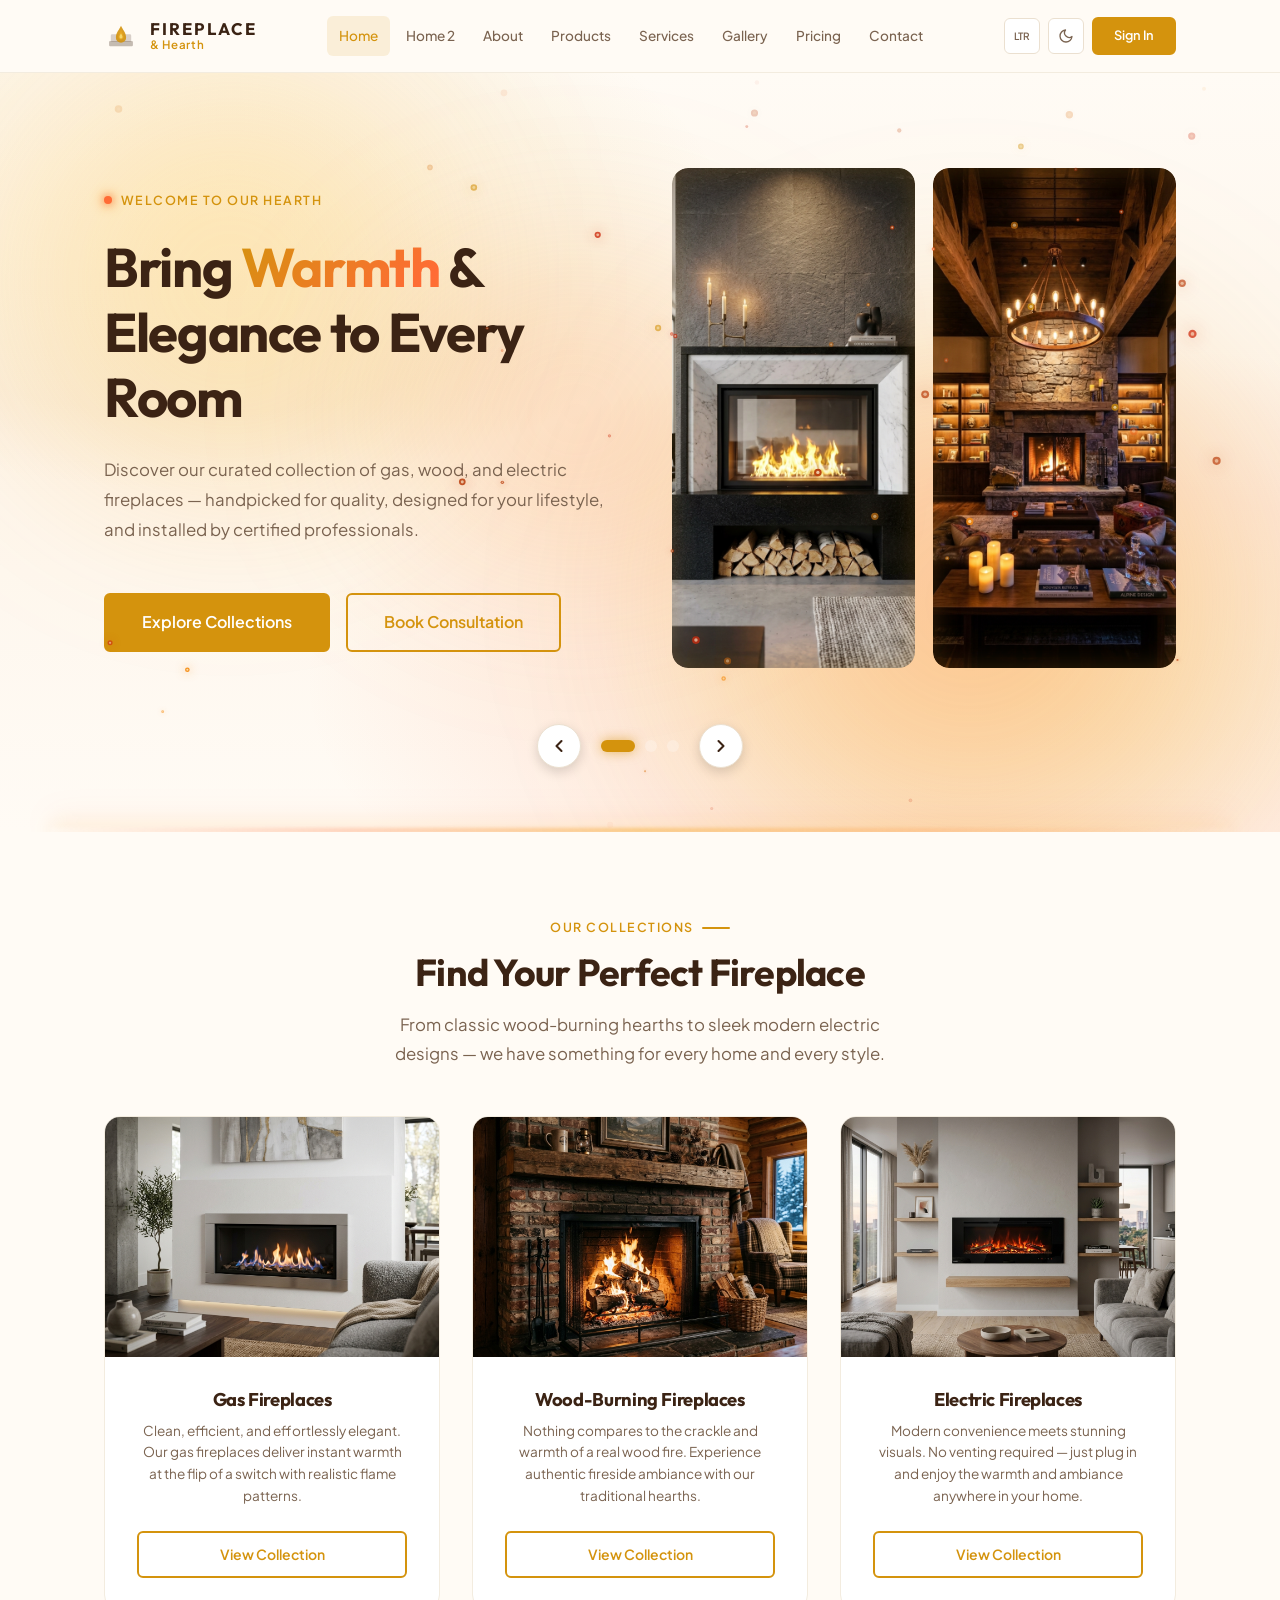
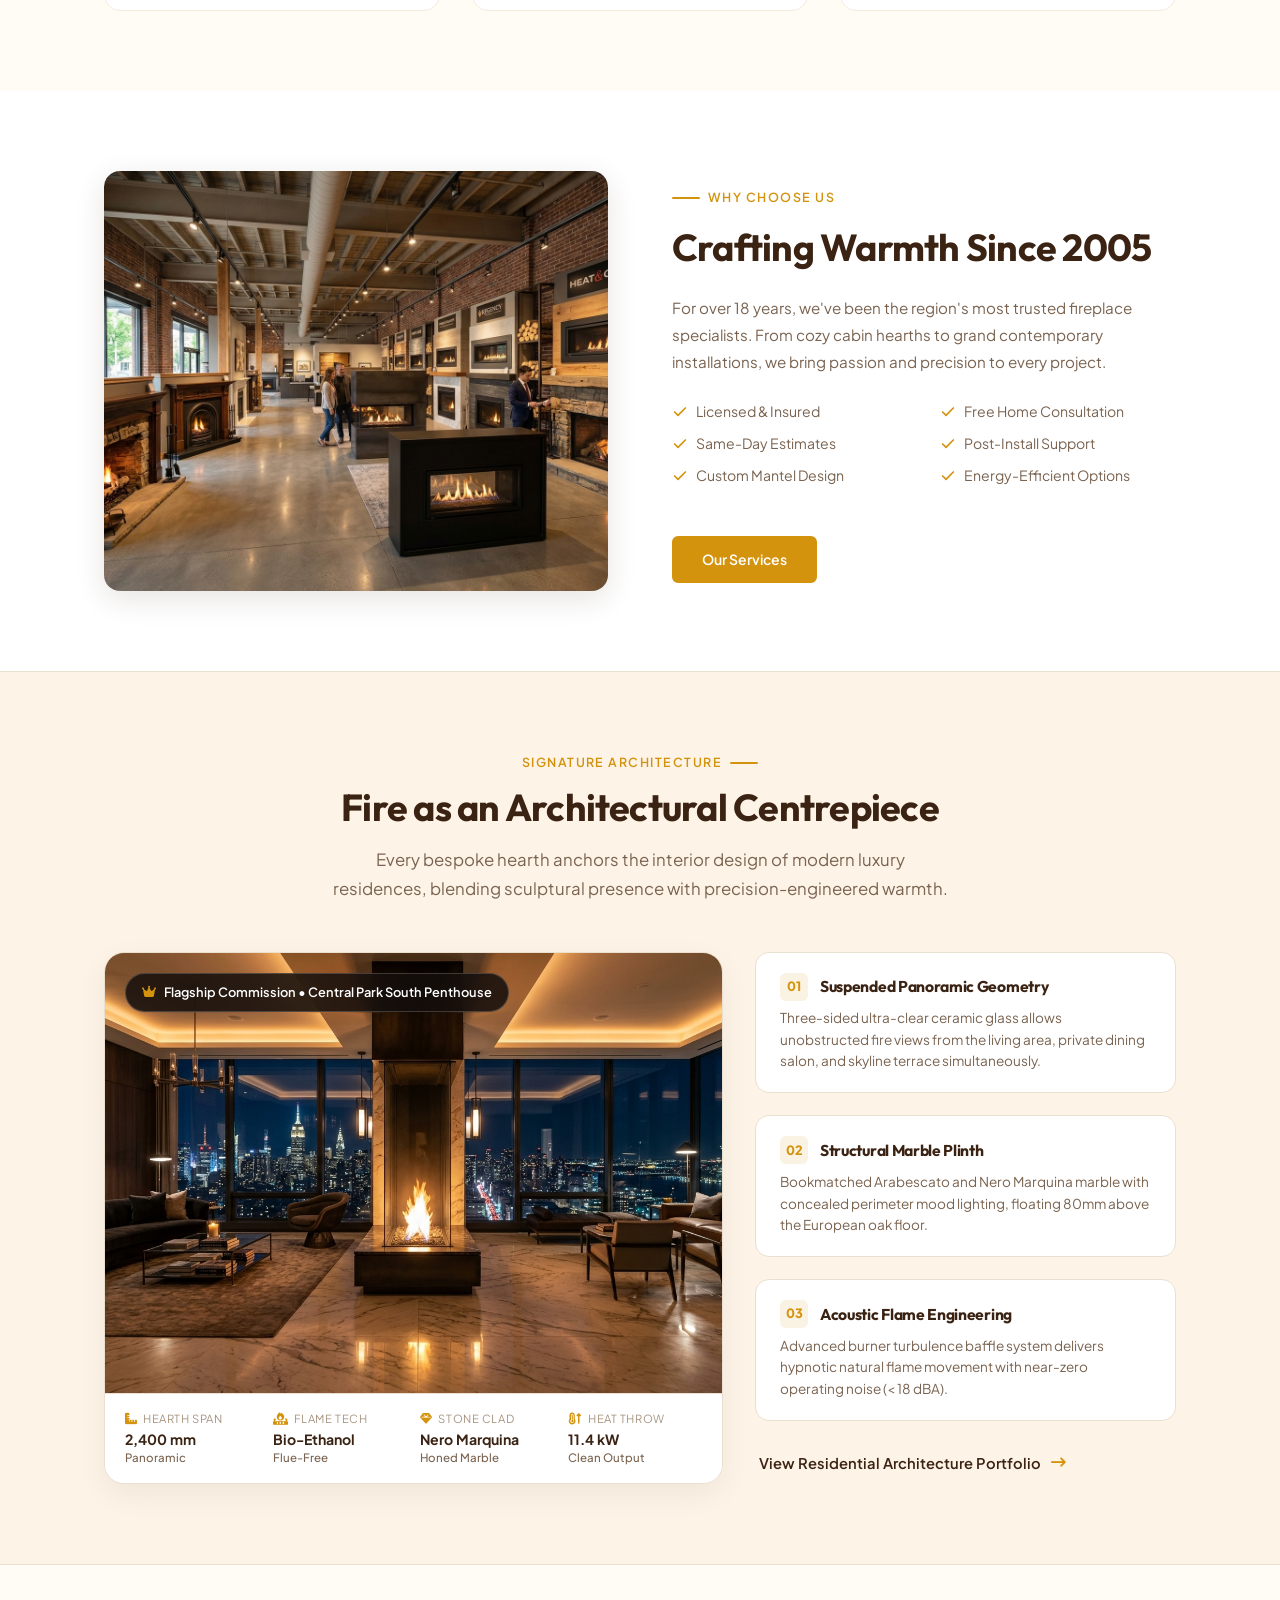
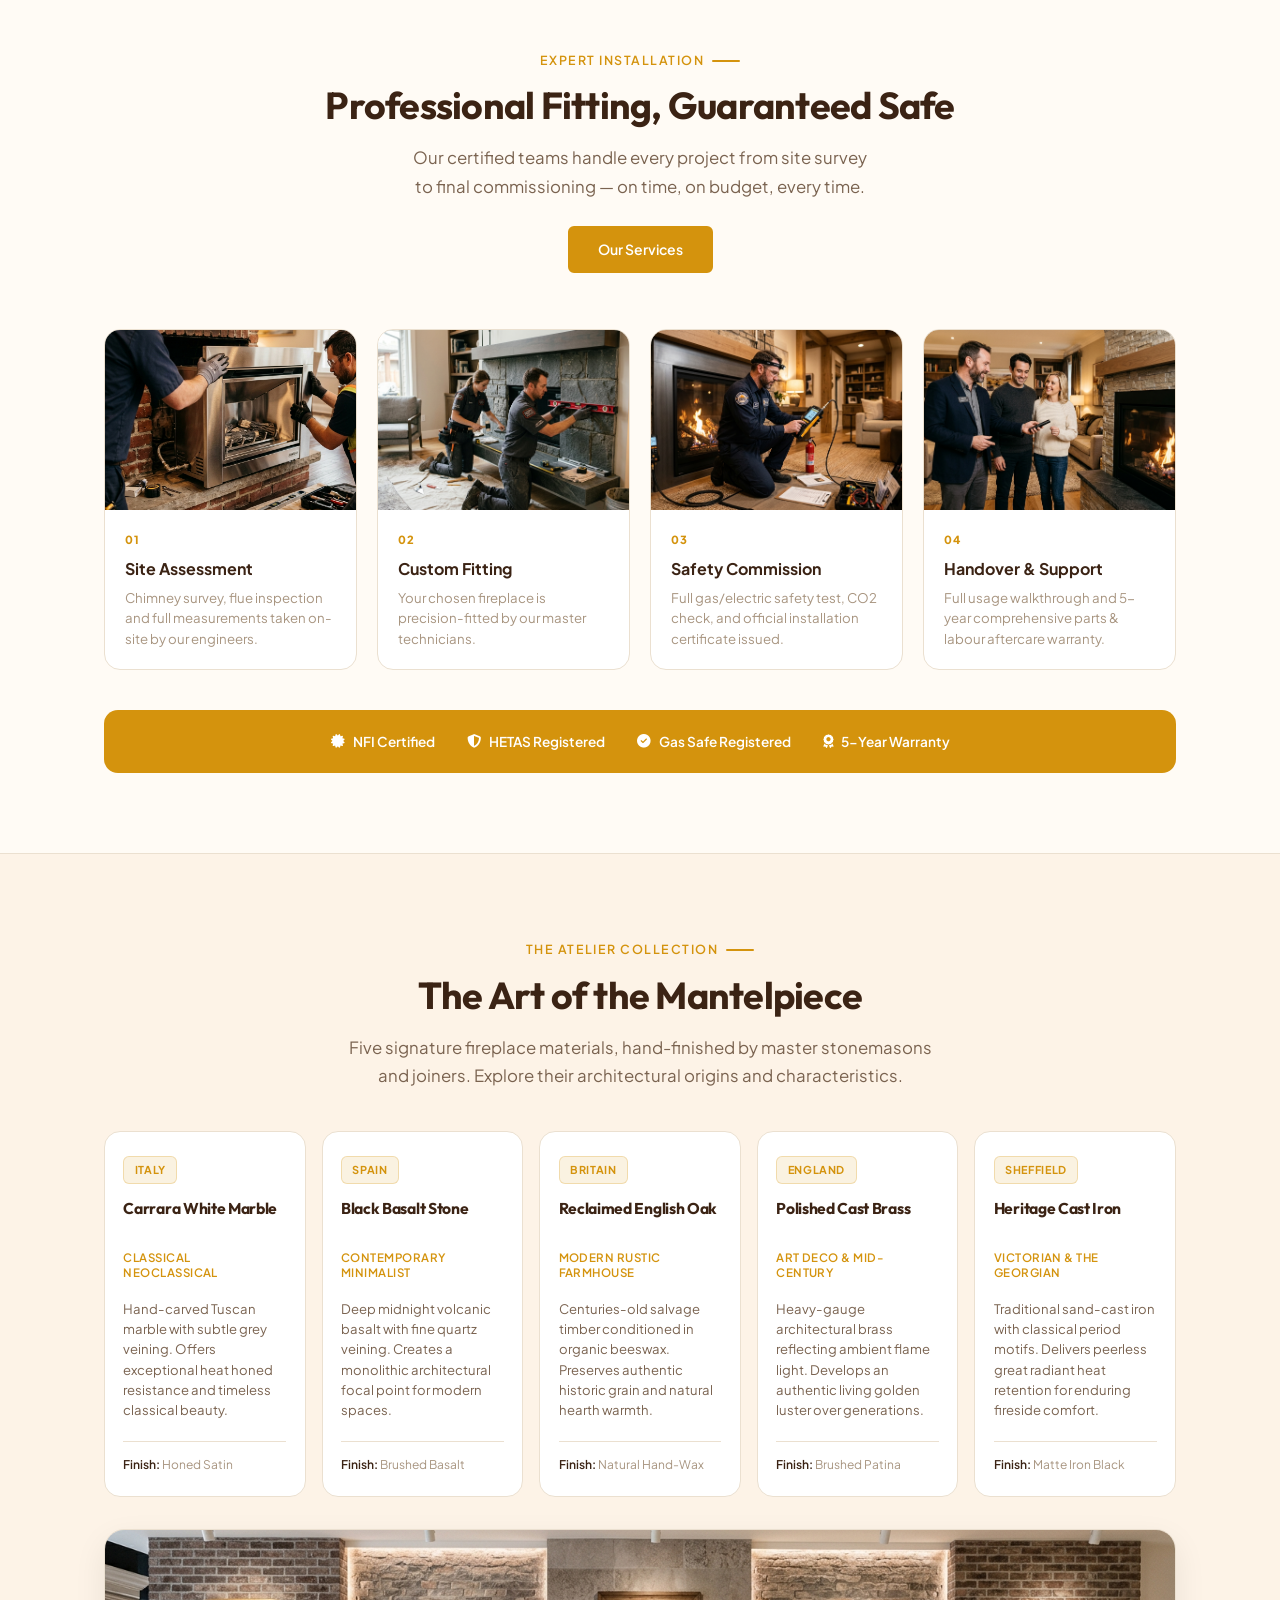
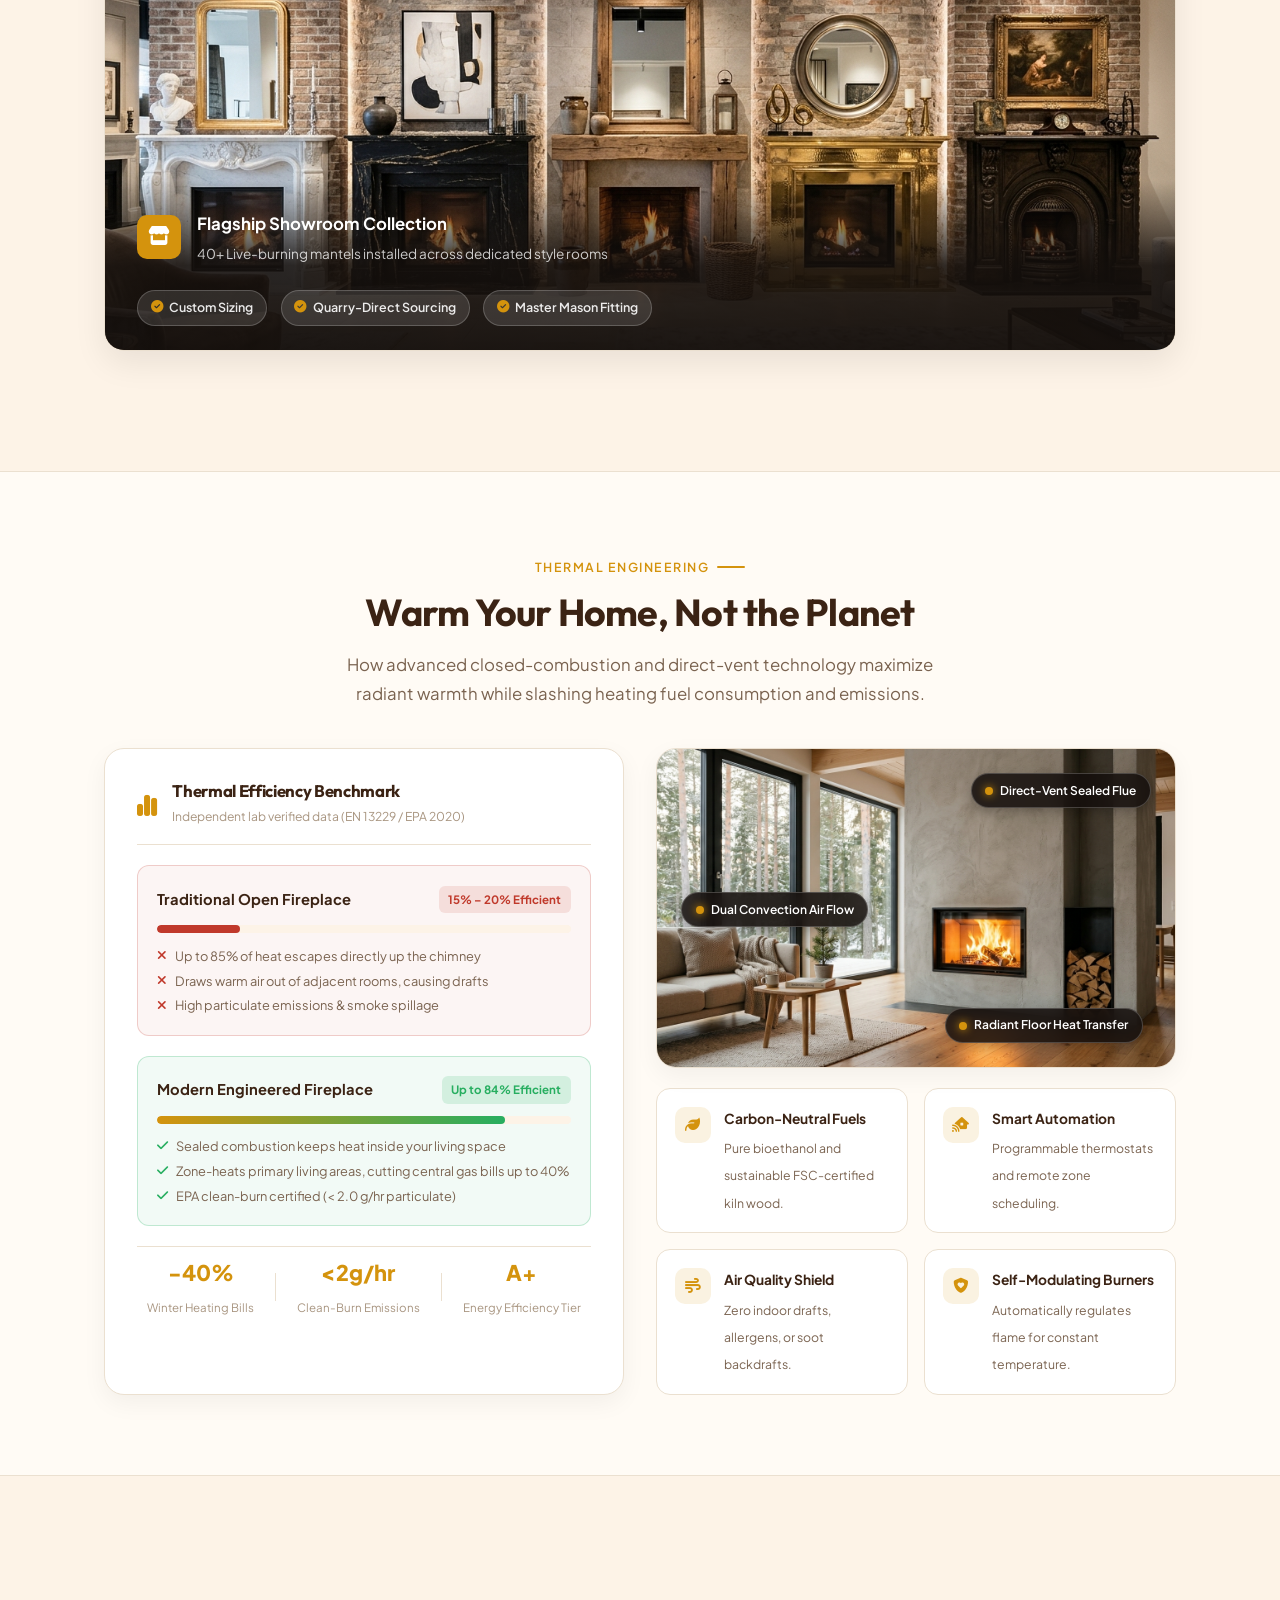
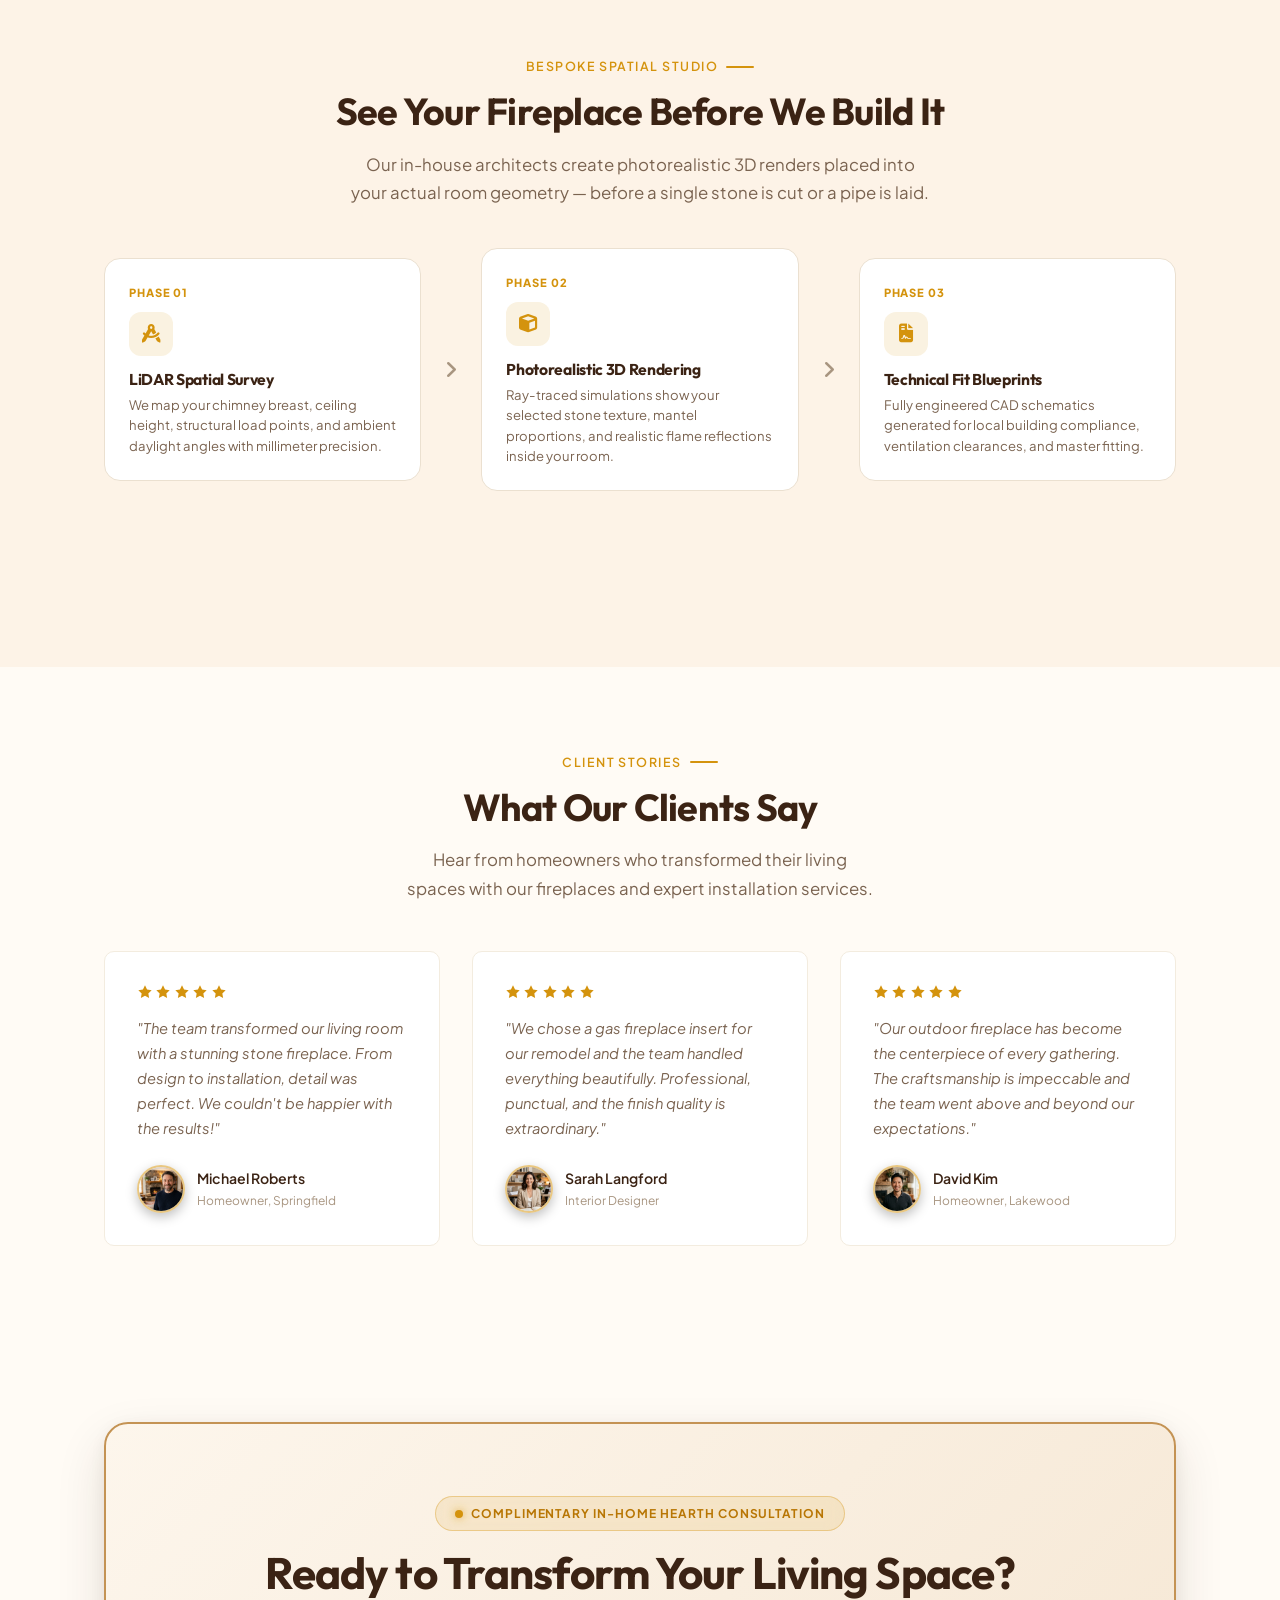
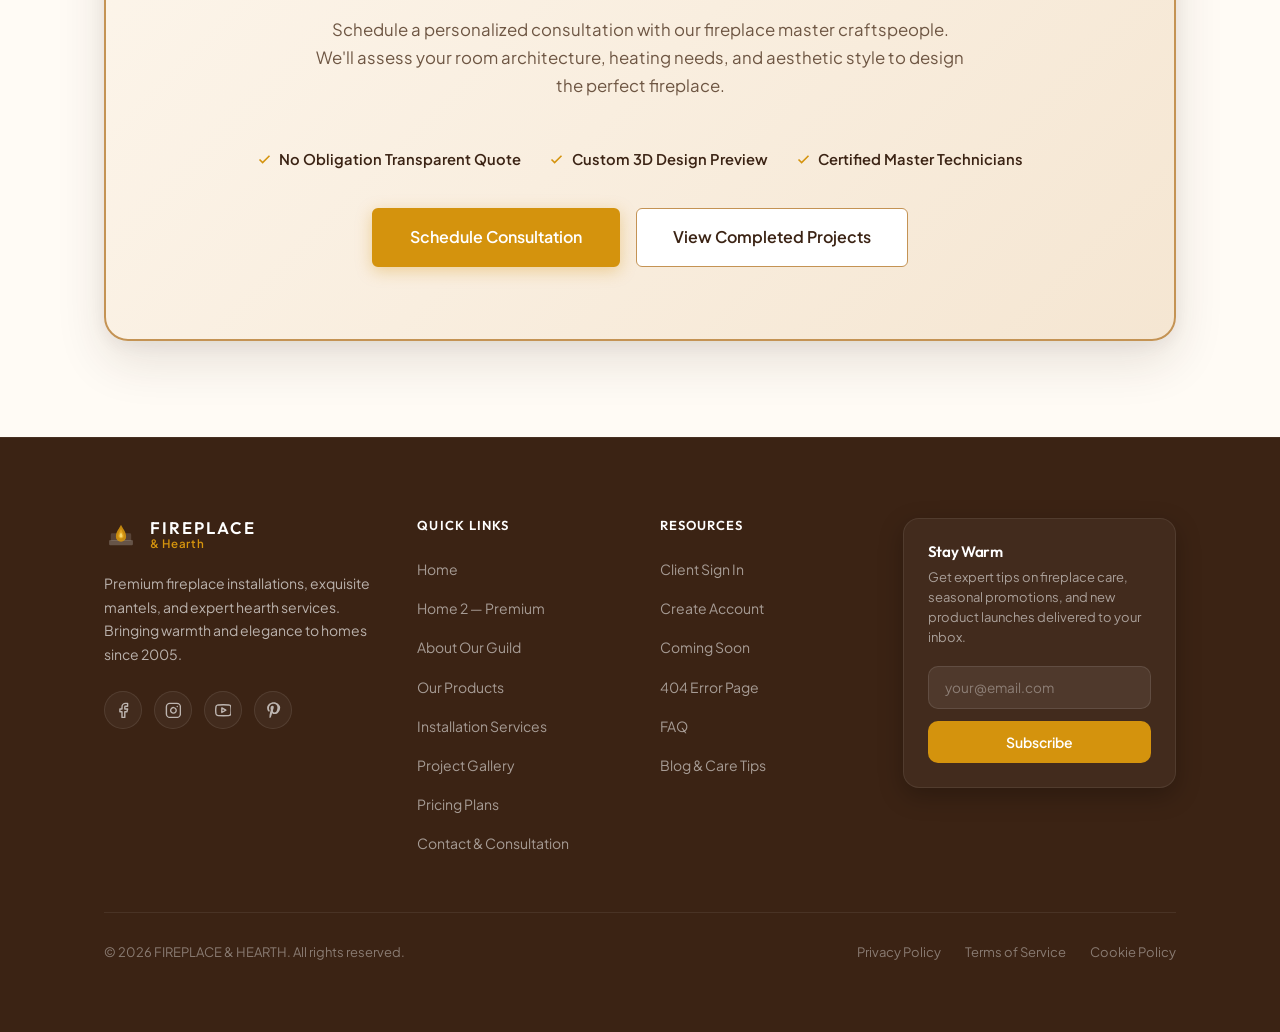
==== commit 4300e1c8: "fix" ====
--- a/index.html
+++ b/index.html
@@ -185,7 +185,7 @@
     <!-- ═══ SECTION 1: Signature Architecture — Curated Lookbook & Specification Frame ═══ -->
     <section class="idx-luxury-section">
         <div class="container">
-            <div class="idx-luxury-header scroll-reveal">
+            <div class="idx-luxury-header text-center scroll-reveal">
                 <span class="section-label">Signature Architecture</span>
                 <h2 class="section-title">Fire as an Architectural Centrepiece</h2>
                 <p class="section-subtitle">Every bespoke hearth anchors the interior design of modern luxury residences, blending sculptural presence with precision-engineered warmth.</p>
--- a/style.css
+++ b/style.css
@@ -1,4 +1,4 @@
-﻿/* ===== FIREPLACE & HEARTH STORE — DESIGN SYSTEM ===== */
+/* ===== FIREPLACE & HEARTH STORE — DESIGN SYSTEM ===== */
 
 /* ─── Google Fonts ──────────────────────────────────── */
 @import url('https://fonts.googleapis.com/css2?family=Outfit:wght@400;500;600;700;800&family=Plus+Jakarta+Sans:ital,wght@0,300;0,400;0,500;0,600;0,700;1,400&display=swap');
@@ -378,9 +378,12 @@
 .nav-icon-btn {
     width: 2.25rem;
     height: 2.25rem;
-    display: flex;
+    display: inline-flex;
     align-items: center;
     justify-content: center;
+    padding: 0;
+    margin: 0;
+    line-height: 1;
     border-radius: var(--radius-sm);
     background: var(--clr-surface);
     border: 1px solid var(--clr-border);
@@ -390,6 +393,8 @@
     transition: var(--transition-fast);
     font-family: var(--ff-body);
     font-weight: 600;
+    flex-shrink: 0;
+    vertical-align: middle;
 }
 
 .nav-icon-btn:hover {
@@ -397,12 +402,29 @@
     color: var(--clr-primary);
 }
 
-.nav-icon-btn svg {
+.theme-icon-wrap,
+.dir-label {
+    display: inline-flex;
+    align-items: center;
+    justify-content: center;
+    width: 100%;
+    height: 100%;
+    line-height: 1;
+    margin: 0;
+    padding: 0;
+}
+
+.nav-icon-btn svg,
+.auth-toggle-btn svg,
+.theme-icon-wrap svg {
     width: 1rem;
     height: 1rem;
+    display: block;
+    margin: auto;
     stroke: currentColor;
     stroke-width: 2;
     fill: none;
+    vertical-align: middle;
 }
 
 /* Mobile Nav */
@@ -840,7 +862,12 @@
 }
 
 .text-center { text-align: center; }
-.text-center .section-subtitle { margin: 0 auto; }
+.text-center .section-subtitle { 
+    margin-left: auto;
+    margin-right: auto;
+    text-align: center;
+    text-wrap: balance;
+}
 .text-center .section-label,
 .section-label[style*="justify-content:center"],
 .section-label[style*="justify-content: center"] { justify-content: center; }
@@ -853,6 +880,17 @@
     height: 2px;
     background: var(--clr-primary);
     border-radius: 2px;
+}
+
+[dir="rtl"] .text-center,
+[dir="rtl"] .text-center .section-subtitle,
+[dir="rtl"] .text-center .section-title,
+[dir="rtl"] .idx-luxury-header,
+[dir="rtl"] .idx-luxury-header .section-subtitle,
+[dir="rtl"] .idx-luxury-header .section-title {
+    text-align: center !important;
+    margin-left: auto !important;
+    margin-right: auto !important;
 }
 
 /* ═══════════════════════════════════════════════════════
@@ -5240,6 +5278,18 @@
     right: 24px;
 }
 
+[dir="rtl"] .contact-map-wrapper .leaflet-top.leaflet-right,
+[dir="rtl"] .contact-live-map .leaflet-top.leaflet-right,
+[dir="rtl"] #contact-live-map .leaflet-top.leaflet-right {
+    right: auto !important;
+    left: 18px !important;
+}
+[dir="rtl"] .contact-map-wrapper .leaflet-right .leaflet-control,
+[dir="rtl"] .contact-live-map .leaflet-right .leaflet-control {
+    margin-right: 0 !important;
+    margin-left: 0 !important;
+}
+
 .map-card-header {
     display: flex;
     align-items: center;
@@ -5589,9 +5639,12 @@
 .auth-toggle-btn {
     width: 2.25rem;
     height: 2.25rem;
-    display: flex;
+    display: inline-flex;
     align-items: center;
     justify-content: center;
+    padding: 0;
+    margin: 0;
+    line-height: 1;
     border-radius: var(--radius-md);
     background: var(--clr-surface);
     border: 1px solid var(--clr-border);
@@ -5599,6 +5652,8 @@
     font-size: 0.75rem;
     cursor: pointer;
     transition: var(--transition-fast);
+    flex-shrink: 0;
+    vertical-align: middle;
 }
 
 .auth-toggle-btn:hover {
@@ -7437,6 +7492,29 @@
     text-align: center;
     max-width: 780px;
     margin: 0 auto 3rem;
+    display: flex;
+    flex-direction: column;
+    align-items: center;
+}
+.idx-luxury-header .section-label {
+    justify-content: center;
+}
+.idx-luxury-header .section-label::before {
+    display: none;
+}
+.idx-luxury-header .section-label::after {
+    content: '';
+    width: 28px;
+    height: 2px;
+    background: var(--clr-primary);
+    border-radius: 2px;
+}
+.idx-luxury-header .section-subtitle {
+    margin-left: auto;
+    margin-right: auto;
+    text-align: center;
+    max-width: 680px;
+    text-wrap: balance;
 }
 .idx-luxury-showcase-grid {
     display: grid;
@@ -9434,6 +9512,13 @@
     color: var(--clr-text-muted);
     opacity: 0.16;
     line-height: 1;
+    pointer-events: none;
+    user-select: none;
+    z-index: 1;
+}
+[dir="rtl"] .abt-pillar-watermark {
+    right: auto;
+    left: 1.25rem;
 }
 .abt-pillar-icon {
     width: 50px;
@@ -9447,6 +9532,8 @@
     justify-content: center;
     font-size: 1.25rem;
     margin-bottom: 1.25rem;
+    position: relative;
+    z-index: 2;
 }
 .abt-pillar-card h4 {
     font-size: 1.05rem;
@@ -9599,10 +9686,11 @@
     display: block;
 }
 .abt-vault-swatches-strip {
-    display: flex;
-    gap: 1rem;
+    display: grid;
+    grid-template-columns: repeat(2, minmax(0, 1fr));
+    gap: 0.85rem 1rem;
     margin-top: 1.5rem;
-    flex-wrap: wrap;
+    max-width: 480px;
 }
 .abt-swatch-badge {
     display: flex;
@@ -9611,10 +9699,12 @@
     background: var(--clr-surface-alt);
     border: 1px solid var(--clr-border);
     border-radius: 10px;
-    padding: 0.55rem 0.9rem;
+    padding: 0.6rem 0.95rem;
     font-size: 0.78rem;
     color: var(--clr-text);
     font-weight: 600;
+    width: 100%;
+    box-sizing: border-box;
 }
 .abt-swatch-circle {
     width: 16px;
@@ -9652,11 +9742,15 @@
     position: absolute;
     top: 24px;
     left: 50%;
-    width: 100%;
+    width: calc(100% + 1.5rem);
     height: 2px;
     background: var(--clr-primary);
     opacity: 0.45;
     z-index: 1;
+}
+[dir="rtl"] .abt-timeline-node:not(:last-child)::after {
+    left: auto;
+    right: 50%;
 }
 .abt-timeline-year-bubble {
     width: 48px;
@@ -9835,6 +9929,7 @@
 @media (max-width: 500px) {
     .abt-pillars-grid { grid-template-columns: 1fr; }
     .abt-team-grid { grid-template-columns: 1fr; }
+    .abt-vault-swatches-strip { grid-template-columns: 1fr; }
 }
 
 /* ═══════════════════════════════════════════════════════
